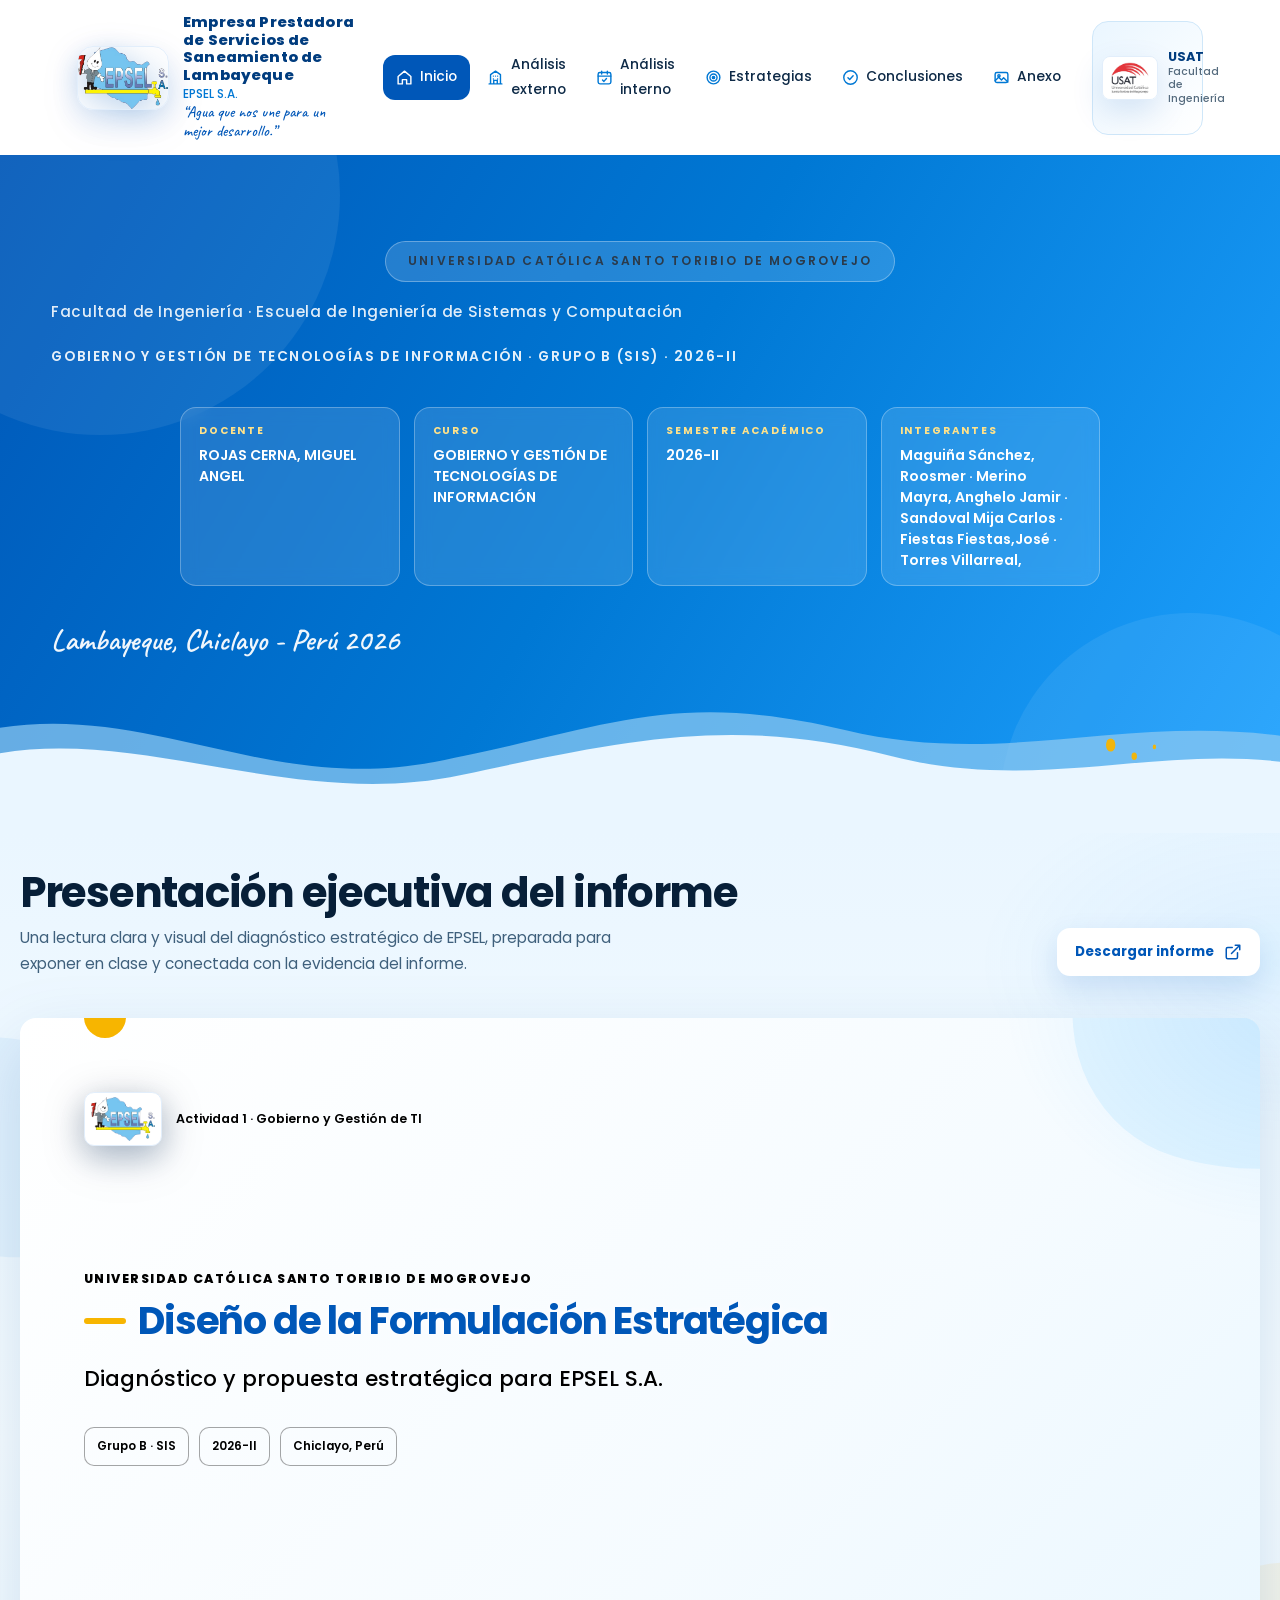
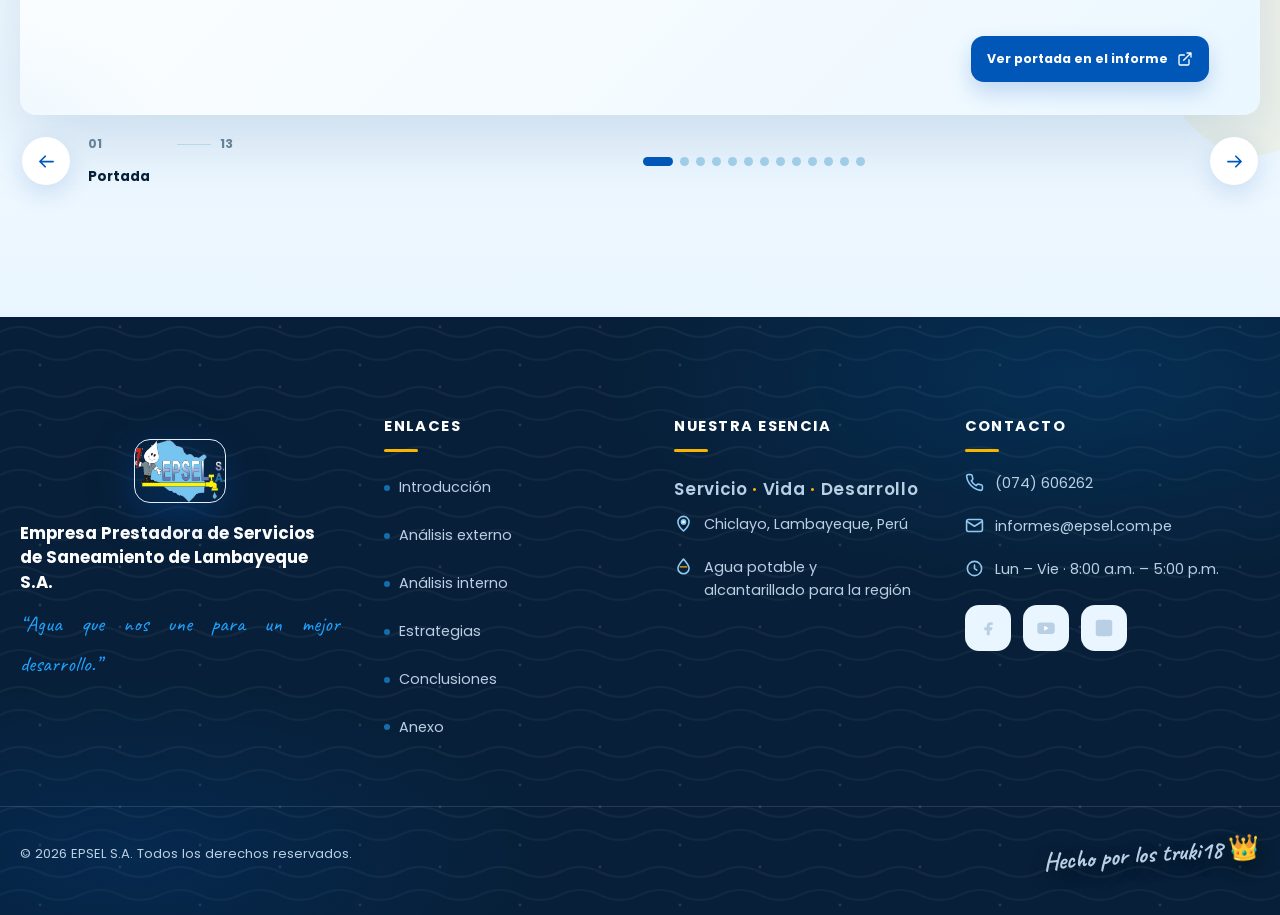
==== index2.html @ a2fdb8a0 "Primer commit - Landing Page EPSEL" ====
<!DOCTYPE html>
<html lang="es">
<head>
<meta charset="UTF-8">
<meta name="viewport" content="width=device-width, initial-scale=1.0">
<title>Informe de Actividad 1 — Diseño de la Formulación Estratégica</title>
<link rel="icon" href="img/Epsel_350_240%20.png">
<link rel="preconnect" href="https://fonts.googleapis.com">
<link rel="preconnect" href="https://fonts.gstatic.com" crossorigin>
<link href="https://fonts.googleapis.com/css2?family=Poppins:wght@300;400;500;600;700;800&family=Caveat:wght@600&display=swap" rel="stylesheet">
<link rel="stylesheet" href="style2.css">
</head>
<body>

<!-- ============ ICONOS Y LOGOS (SVG reutilizables) ============ -->
<svg width="0" height="0" style="position:absolute" aria-hidden="true">
  <defs>
    <symbol id="i-home" viewBox="0 0 24 24"><path d="M3 10.5 12 3l9 7.5V21h-6v-6h-6v6H3z"/></symbol>
    <symbol id="i-building" viewBox="0 0 24 24"><path d="M3 21h18M5 21V8l7-5 7 5v13M9.5 21v-5h5v5M9 10h.01M12 10h.01M15 10h.01M9 14h.01M15 14h.01"/></symbol>
    <symbol id="i-calendar" viewBox="0 0 24 24"><rect x="3" y="5" width="18" height="16" rx="2.5"/><path d="M3 10h18M8 3v4M16 3v4M9.2 15.5l2 2 3.6-4"/></symbol>
    <symbol id="i-images" viewBox="0 0 24 24"><rect x="3" y="5" width="18" height="14" rx="2.5"/><circle cx="8.4" cy="9.6" r="1.6"/><path d="M3 16.5l5-5 4 4 3-3 6 6"/></symbol>
    <symbol id="i-pin" viewBox="0 0 24 24"><path d="M12 21.5S5 15.4 5 10a7 7 0 1 1 14 0c0 5.4-7 11.5-7 11.5z"/><circle cx="12" cy="10" r="2.6" fill="#fff"/></symbol>
    <symbol id="i-phone" viewBox="0 0 24 24"><path d="M22 16.9v3a2 2 0 0 1-2.2 2 19.8 19.8 0 0 1-8.6-3.1 19.5 19.5 0 0 1-6-6A19.8 19.8 0 0 1 2.1 4.2 2 2 0 0 1 4.1 2h3a2 2 0 0 1 2 1.7c.1 1 .4 2 .7 2.9a2 2 0 0 1-.5 2.1L8 10a16 16 0 0 0 6 6l1.3-1.3a2 2 0 0 1 2.1-.5c.9.3 1.9.6 2.9.7a2 2 0 0 1 1.7 2z"/></symbol>
    <symbol id="i-arrow" viewBox="0 0 24 24"><path d="M4.5 12h15M13.5 6l6 6-6 6"/></symbol>
    <symbol id="i-check" viewBox="0 0 24 24"><circle cx="12" cy="12" r="9.5"/><path d="M8.4 12.2l2.5 2.6 4.8-5.2"/></symbol>
    <symbol id="i-target" viewBox="0 0 24 24"><circle cx="12" cy="12" r="9"/><circle cx="12" cy="12" r="5"/><circle cx="12" cy="12" r="1.6" fill="currentColor"/></symbol>
    <symbol id="i-eye" viewBox="0 0 24 24"><path d="M1.5 12S5.8 5 12 5s10.5 7 10.5 7-4.3 7-10.5 7S1.5 12 1.5 12z"/><circle cx="12" cy="12" r="3"/></symbol>
    <symbol id="i-infinity" viewBox="0 0 24 24"><path d="M12 12c-1.5-2.2-3.2-3.3-5.2-3.3a4.2 4.2 0 1 0 0 8.4c2 0 3.7-1.1 5.2-3.3m0 0c1.5 2.2 3.2 3.3 5.2 3.3a4.2 4.2 0 1 0 0-8.4c-2 0-3.7 1.1-5.2 3.3z"/></symbol>
    <symbol id="i-users" viewBox="0 0 24 24"><path d="M17 21v-2a4 4 0 0 0-4-4H5a4 4 0 0 0-4 4v2"/><circle cx="9" cy="7" r="4"/><path d="M23 21v-2a4 4 0 0 0-3-3.9M16 3.7a4 4 0 0 1 0 7.7"/></symbol>
    <symbol id="i-mail" viewBox="0 0 24 24"><rect x="2" y="4.5" width="20" height="15" rx="2.5"/><path d="m2.5 7 9.5 6 9.5-6"/></symbol>
    <symbol id="i-clock" viewBox="0 0 24 24"><circle cx="12" cy="12" r="9"/><path d="M12 7.5V12l3 2"/></symbol>
    <symbol id="i-ext" viewBox="0 0 24 24"><path d="M18 13v6a2 2 0 0 1-2 2H5a2 2 0 0 1-2-2V8a2 2 0 0 1 2-2h6M15 3h6v6M10 14 21 3"/></symbol>
    <symbol id="i-facebook" viewBox="0 0 24 24"><path d="M14.5 8.8h2.6V5.6h-2.6c-2.2 0-3.9 1.7-3.9 3.9v1.7H8v3.2h2.6v5.6h3.3v-5.6h2.4l.6-3.2h-3v-1.4c0-.5.3-.8.6-.8z"/></symbol>
    <symbol id="i-youtube" viewBox="0 0 24 24"><rect x="2.5" y="6" width="19" height="12.5" rx="3.5"/><path d="m10 9.5 5 2.8-5 2.8z" fill="#fff"/></symbol>
    <symbol id="i-linkedin" viewBox="0 0 24 24"><rect x="3" y="3" width="18" height="18" rx="3"/><path d="M8 10.5V17M8 7.2v.1M12 17v-3.6c0-1.3 1-2.4 2.4-2.4S17 12.1 17 13.4V17" stroke-width="1.6"/><circle cx="8" cy="7.2" r="0.2" fill="#fff"/></symbol>
    <symbol id="i-drop" viewBox="0 0 24 24"><path d="M12 2.5C15 6.5 19 10.3 19 14.2a7 7 0 1 1-14 0C5 10.3 9 6.5 12 2.5z"/><path d="M8 12.5h8" stroke="#F7B500" stroke-width="1.8" stroke-linecap="round"/></symbol>
    <symbol id="i-menu" viewBox="0 0 24 24"><path d="M3.5 6.5h17M3.5 12h17M3.5 17.5h17"/></symbol>
    <symbol id="i-x" viewBox="0 0 24 24"><path d="M5.5 5.5l13 13M18.5 5.5l-13 13"/></symbol>
    <symbol id="i-coins" viewBox="0 0 24 24"><ellipse cx="8" cy="7" rx="5" ry="2.5"/><path d="M3 7v4c0 1.4 2.2 2.5 5 2.5s5-1.1 5-2.5V7M3 11v4c0 1.4 2.2 2.5 5 2.5 1.1 0 2.1-.2 3-.5"/><ellipse cx="16" cy="15" rx="5" ry="2.5"/><path d="M11 15v4c0 1.4 2.2 2.5 5 2.5s5-1.1 5-2.5v-4"/></symbol>
    <symbol id="i-chip" viewBox="0 0 24 24"><rect x="6" y="6" width="12" height="12" rx="2"/><path d="M9 1.5V6M15 1.5V6M9 18v4.5M15 18v4.5M1.5 9H6M1.5 15H6M18 9h4.5M18 15h4.5M9.5 9.5h5v5h-5z"/></symbol>
    <symbol id="i-leaf" viewBox="0 0 24 24"><path d="M20.5 3.5C12 3.5 5 6.5 5 13a5.5 5.5 0 0 0 5.5 5.5c6.5 0 9.5-7 10-15zM4 21c2.8-5 6.7-8.4 12-11"/></symbol>
    <symbol id="i-scale" viewBox="0 0 24 24"><path d="M12 3v18M5 6h14M8 6 4 13h8L8 6zm8 0-4 7h8l-4-7zM7 21h10"/></symbol>
    <symbol id="i-factory" viewBox="0 0 24 24"><path d="M3 21V10l6 3V8l6 3V4h4l2 17H3zM7 17h2M12 17h2M17 17h2"/></symbol>
    <symbol id="i-pipe" viewBox="0 0 24 24"><path d="M4 5h7v5h4V5h5M4 3v4M20 3v4M9 10v5a4 4 0 0 0 4 4h3"/><circle cx="18" cy="19" r="2"/></symbol>
    <symbol id="i-headset" viewBox="0 0 24 24"><path d="M4 14v-2a8 8 0 0 1 16 0v2M4 14h3v6H5a1 1 0 0 1-1-1v-5zm16 0h-3v6h2a1 1 0 0 0 1-1v-5zM17 20c-1 1.2-2.7 1.8-5 1.8"/></symbol>
    <symbol id="i-shield" viewBox="0 0 24 24"><path d="M12 2.5 20 6v5.5c0 5-3.4 8.5-8 10-4.6-1.5-8-5-8-10V6l8-3.5zM8.5 12l2.2 2.2 4.8-5"/></symbol>
    <symbol id="i-chart" viewBox="0 0 24 24"><path d="M4 20V10M10 20V5M16 20v-7M22 20H2"/></symbol>
    <symbol id="i-mobile" viewBox="0 0 24 24"><rect x="7" y="2" width="10" height="20" rx="2"/><path d="M10 5h4M11 19h2"/></symbol>
    <symbol id="i-storm" viewBox="0 0 24 24"><path d="M6 16a4 4 0 0 1 .7-7.9A6 6 0 0 1 18 10a3 3 0 0 1 0 6H6zM10 17l-2 4M15 17l-2 4"/></symbol>
    <symbol id="i-database" viewBox="0 0 24 24"><ellipse cx="12" cy="5" rx="8" ry="3"/><path d="M4 5v7c0 1.7 3.6 3 8 3s8-1.3 8-3V5M4 12v7c0 1.7 3.6 3 8 3s8-1.3 8-3v-7"/></symbol>
    <symbol id="i-compass" viewBox="0 0 24 24"><circle cx="12" cy="12" r="9"/><path d="m15.5 8.5-2.1 4.9-4.9 2.1 2.1-4.9 4.9-2.1z"/></symbol>
    <symbol id="i-growth" viewBox="0 0 24 24"><path d="M4 19V5M4 19h16M7 15l4-4 3 2 6-7M16 6h4v4"/></symbol>
    <symbol id="i-book" viewBox="0 0 24 24"><path d="M4 4.5h6a3 3 0 0 1 3 3V21a3 3 0 0 0-3-3H4V4.5zm16 0h-4a3 3 0 0 0-3 3V21a3 3 0 0 1 3-3h4V4.5z"/></symbol>
  </defs>
</svg>

<!-- ============================ HEADER ============================ -->
<header class="site-header" id="siteHeader">
  <div class="container header-inner">
    <a href="#inicio" class="brand">
      <img class="logo" src="img/Epsel_350_240%20.png" alt="EPSEL S.A. — Empresa Prestadora de Servicios de Saneamiento de Lambayeque">
      <span class="brand-txt">
        <strong>Empresa Prestadora de Servicios de Saneamiento de Lambayeque</strong>
        <span>EPSEL S.A.</span>
        <em>“Agua que nos une para un mejor desarrollo.”</em>
      </span>
    </a>

    <div class="header-right">
      <nav class="main-nav" id="mainNav" aria-label="Menú principal">
        <a href="#inicio" class="active"><svg class="ic"><use href="#i-home"/></svg> Inicio</a>
        <a href="#externo"><svg class="ic"><use href="#i-building"/></svg> Análisis externo</a>
        <a href="#interno"><svg class="ic"><use href="#i-calendar"/></svg> Análisis interno</a>
        <a href="#estrategias"><svg class="ic"><use href="#i-target"/></svg> Estrategias</a>
        <a href="#conclusiones"><svg class="ic"><use href="#i-check"/></svg> Conclusiones</a>
        <a href="#anexo"><svg class="ic"><use href="#i-images"/></svg> Anexo</a>
      </nav>

      <div class="header-tools">
        <div class="usat">
          <img class="logo" src="img/logousat.jpg" alt="USAT — Facultad de Ingeniería">
          <span><b>USAT</b><span>Facultad de Ingeniería</span></span>
        </div>
        <button class="nav-toggle" id="navToggle" aria-label="Abrir menú" aria-expanded="false">
          <svg class="ic i-menu"><use href="#i-menu"/></svg>
          <svg class="ic i-x"><use href="#i-x"/></svg>
        </button>
      </div>
    </div>
  </div>
</header>

<main class="page">
<section class="hero" id="inicio">
  <div class="container hero-inner">
    <p class="hero-univ">Universidad Católica Santo Toribio de Mogrovejo</p>
    <p class="hero-fac">Facultad de Ingeniería · Escuela de Ingeniería de Sistemas y Computación</p>
    <h1>Informe de Actividad 1 — Diseño de la Formulación Estratégica</h1>
    <p class="hero-sub">Gobierno y Gestión de Tecnologías de Información · Grupo B (SIS) · 2026-II</p>
    <div class="hero-grid">
      <div class="hero-card"><span class="lbl">Docente</span><span class="val">ROJAS CERNA, MIGUEL ANGEL</span></div>
      <div class="hero-card"><span class="lbl">Curso</span><span class="val">GOBIERNO Y GESTIÓN DE TECNOLOGÍAS DE INFORMACIÓN</span></div>
      <div class="hero-card"><span class="lbl">Semestre académico</span><span class="val">2026-II</span></div>
      <div class="hero-card"><span class="lbl">Integrantes</span><span class="val">Maguiña Sánchez, Roosmer · Merino Mayra, Anghelo Jamir · Sandoval Mija Carlos · Fiestas Fiestas,José · Torres Villarreal,</span></div>
    </div>
    <p class="hero-lugar">Lambayeque, Chiclayo - Perú 2026</p>
  </div>
  <div class="hero-waves" aria-hidden="true">
    <svg viewBox="0 0 1920 160" preserveAspectRatio="none">
      <path class="liquid-depth" d="M-40 52 C 210 8 390 118 650 82 C 910 46 1000 4 1260 48 C 1510 91 1690 24 1960 60 L1960 160 L-40 160 Z"/>
      <path class="liquid-main" d="M-40 80 C 190 34 430 136 690 96 C 950 56 1100 34 1330 76 C 1560 118 1745 56 1960 88 L1960 160 L-40 160 Z"/>
      <g class="liquid-drops">
        <circle cx="1655" cy="64" r="7"/><circle cx="1690" cy="76" r="4"/><circle cx="1720" cy="66" r="2.5"/>
      </g>
    </svg>
  </div>
</section>
<section class="deck-section" aria-labelledby="deckTitle">
  <div class="deck-heading">
    <div>
      <h2 id="deckTitle">Presentación ejecutiva del informe</h2>
      <p>Una lectura clara y visual del diagnóstico estratégico de EPSEL, preparada para exponer en clase y conectada con la evidencia del informe.</p>
    </div>
    <div class="deck-heading-actions">
      <a class="deck-download" href="docs/Informe_Actividad_1_Formulacion_Estrategica.docx" download>
        Descargar informe
        <svg class="ic"><use href="#i-ext"/></svg>
      </a>
    </div>
  </div>

  <div class="deck" id="reportDeck" aria-roledescription="carrusel" aria-label="Presentación del informe de Actividad 1">
    <div class="deck-stage">
      <article class="deck-slide is-active deck-cover" data-title="Portada" aria-label="Diapositiva 1 de 13">
        <div class="slide-brand"><img src="img/Epsel_350_240%20.png" alt="EPSEL S.A."><span>Actividad 1 · Gobierno y Gestión de TI</span></div>
        <div class="slide-cover-content">
          <p class="slide-course">Universidad Católica Santo Toribio de Mogrovejo</p>
          <h3>Diseño de la Formulación Estratégica</h3>
          <p>Diagnóstico y propuesta estratégica para EPSEL S.A.</p>
          <div class="slide-meta"><span>Grupo B · SIS</span><span>2026-II</span><span>Chiclayo, Perú</span></div>
        </div>
        <a class="slide-source" href="docs/Informe_Actividad_1_Formulacion_Estrategica.pdf#page=1" target="_blank" rel="noopener">Ver portada en el informe <svg class="ic"><use href="#i-ext"/></svg></a>
      </article>

      <article class="deck-slide" data-title="Introducción" id="intro" aria-label="Diapositiva 2 de 13">
        <div class="slide-number">01</div><p class="slide-kicker">Punto de partida</p>
        <h3>Una estrategia para sostener un servicio esencial</h3>
        <div class="slide-grid slide-grid--two">
          <div><p class="slide-lead">EPSEL atiende agua potable y saneamiento en Lambayeque dentro de un entorno regulado, vulnerable al clima y con presión creciente por calidad y cobertura.</p><p>El estudio conecta PESTEL, Porter, VRIO, FODA, EFI/EFE, PEYEA y BCG para convertir el diagnóstico en objetivos y acciones verificables.</p><p class="slide-note">Pregunta guía: ¿cómo fortalecer la continuidad, eficiencia y confianza ciudadana sin perder sostenibilidad financiera?</p></div>
          <dl class="fact-list"><div><svg class="slide-icon"><use href="#i-pin"/></svg><dt>Ámbito</dt><dd>Chiclayo, Lambayeque y Ferreñafe</dd><a class="card-hit" href="docs/Informe_Actividad_1_Formulacion_Estrategica.pdf#page=2" target="_blank" rel="noopener" aria-label="Abrir ámbito de EPSEL en la página 2"></a></div><div><svg class="slide-icon"><use href="#i-scale"/></svg><dt>Regulador</dt><dd>SUNASS</dd><a class="card-hit" href="docs/Informe_Actividad_1_Formulacion_Estrategica.pdf#page=3" target="_blank" rel="noopener" aria-label="Abrir contexto regulatorio en la página 3"></a></div><div><svg class="slide-icon"><use href="#i-target"/></svg><dt>Marco</dt><dd>PEI 2024–2028</dd><a class="card-hit" href="docs/Informe_Actividad_1_Formulacion_Estrategica.pdf#page=3" target="_blank" rel="noopener" aria-label="Abrir marco estratégico en la página 3"></a></div><div><svg class="slide-icon"><use href="#i-shield"/></svg><dt>Situación</dt><dd>Régimen de Apoyo Transitorio</dd><a class="card-hit" href="docs/Informe_Actividad_1_Formulacion_Estrategica.pdf#page=3" target="_blank" rel="noopener" aria-label="Abrir situación institucional en la página 3"></a></div></dl>
        </div>
        <a class="slide-source" href="docs/Informe_Actividad_1_Formulacion_Estrategica.pdf#page=2" target="_blank" rel="noopener">Ir a la introducción · pág. 2 <svg class="ic"><use href="#i-ext"/></svg></a>
      </article>

      <article class="deck-slide" data-title="PESTEL" id="externo" aria-label="Diapositiva 3 de 13">
        <div class="slide-number">02</div><p class="slide-kicker">Análisis externo</p>
        <h3>PESTEL: seis fuerzas que condicionan la gestión</h3>
        <div class="pestel-grid"><div><svg class="slide-icon"><use href="#i-building"/></svg><b>Político</b><span>Acceso universal, inversión pública y coordinación con OTASS.</span><ul><li>Políticas públicas orientadas al acceso universal al saneamiento.</li><li>Intervención y apoyo del Gobierno Nacional.</li></ul><small>Oportunidad: priorización estatal del saneamiento.</small><a class="card-hit" href="docs/Informe_Actividad_1_Formulacion_Estrategica.pdf#page=4" target="_blank" rel="noopener" aria-label="Abrir factor político del PESTEL en la página 4"></a></div><div><svg class="slide-icon"><use href="#i-coins"/></svg><b>Económico</b><span>Financiamiento, inflación, tarifas reguladas y costo energético.</span><ul><li>Financiamiento público para proyectos de saneamiento.</li><li>Inflación y variación de precios de insumos.</li><li>Variación del costo de la energía eléctrica.</li><li>Disponibilidad y costo del financiamiento para inversiones.</li></ul><small>Riesgo: presión sobre operación e inversiones.</small><a class="card-hit" href="docs/Informe_Actividad_1_Formulacion_Estrategica.pdf#page=5" target="_blank" rel="noopener" aria-label="Abrir factor económico del PESTEL en la página 5"></a></div><div><svg class="slide-icon"><use href="#i-users"/></svg><b>Social</b><span>Crecimiento urbano, brechas de cobertura y mayor exigencia.</span><ul><li>Crecimiento poblacional y expansión urbana.</li><li>Brechas de acceso a agua potable y saneamiento.</li><li>Mayor exigencia de los usuarios sobre la calidad del servicio.</li><li>Cultura de uso responsable del agua.</li></ul><small>Demanda: continuidad, calidad y atención ágil.</small><a class="card-hit" href="docs/Informe_Actividad_1_Formulacion_Estrategica.pdf#page=6" target="_blank" rel="noopener" aria-label="Abrir factor social del PESTEL en la página 6"></a></div><div><svg class="slide-icon"><use href="#i-chip"/></svg><b>Tecnológico</b><span>Telemetría, micromedición y canales digitales.</span><ul><li>Medidores ultrasónicos para la medición del consumo.</li><li>Telemetría y registradores de presión (Data Logger).</li><li>Macro medidores electromagnéticos.</li><li>Plataformas móviles para servicios al usuario.</li></ul><small>Palancas: Gotitas, sensores y datos operativos.</small><a class="card-hit" href="docs/Informe_Actividad_1_Formulacion_Estrategica.pdf#page=7" target="_blank" rel="noopener" aria-label="Abrir factor tecnológico del PESTEL en la página 7"></a></div><div><svg class="slide-icon"><use href="#i-leaf"/></svg><b>Ecológico</b><span>El Niño, sequía y calidad de las fuentes hídricas.</span><ul><li>Fenómeno El Niño y lluvias intensas.</li><li>Variabilidad climática y disponibilidad del recurso hídrico.</li><li>Contaminación de las fuentes de agua.</li></ul><small>Amenaza: eventos extremos y contaminación.</small><a class="card-hit" href="docs/Informe_Actividad_1_Formulacion_Estrategica.pdf#page=8" target="_blank" rel="noopener" aria-label="Abrir factor ecológico del PESTEL en la página 8"></a></div><div><svg class="slide-icon"><use href="#i-scale"/></svg><b>Legal</b><span>SUNASS, servicio universal y sistemas de calidad.</span><ul><li>Ley del Servicio Universal de Agua Potable y Saneamiento.</li><li>Regulación y fiscalización de SUNASS.</li><li>Implementación obligatoria de sistemas de gestión de calidad.</li></ul><small>Exigencia: cumplimiento y mejora continua.</small><a class="card-hit" href="docs/Informe_Actividad_1_Formulacion_Estrategica.pdf#page=9" target="_blank" rel="noopener" aria-label="Abrir factor legal del PESTEL en la página 9"></a></div></div>
        <a class="slide-source" href="docs/Informe_Actividad_1_Formulacion_Estrategica.pdf#page=4" target="_blank" rel="noopener">Abrir análisis PESTEL · pág. 4 <svg class="ic"><use href="#i-ext"/></svg></a>
      </article>

      <article class="deck-slide" data-title="Industria y EFE" aria-label="Diapositiva 4 de 13">
        <div class="slide-number">03</div><p class="slide-kicker">Entorno competitivo</p>
        <h3>La regulación pesa más que la rivalidad tradicional</h3>
        <div class="slide-grid slide-grid--two">
          <div class="force-stack"><div><svg class="slide-icon"><use href="#i-factory"/></svg><span>Alta</span><b>Proveedores especializados y energía</b><a class="card-hit" href="docs/Informe_Actividad_1_Formulacion_Estrategica.pdf#page=11" target="_blank" rel="noopener" aria-label="Abrir poder de proveedores en la página 11"></a></div><div><svg class="slide-icon"><use href="#i-users"/></svg><span>Alta</span><b>Poder regulatorio y exigencia del usuario</b><a class="card-hit" href="docs/Informe_Actividad_1_Formulacion_Estrategica.pdf#page=11" target="_blank" rel="noopener" aria-label="Abrir poder de los usuarios en la página 11"></a></div><div><svg class="slide-icon"><use href="#i-drop"/></svg><span>Media</span><b>Sustitutos: pozos, cisternas y soluciones privadas</b><a class="card-hit" href="docs/Informe_Actividad_1_Formulacion_Estrategica.pdf#page=11" target="_blank" rel="noopener" aria-label="Abrir amenaza de sustitutos en la página 11"></a></div><div><svg class="slide-icon"><use href="#i-building"/></svg><span>Baja</span><b>Nuevos entrantes y rivalidad directa</b><a class="card-hit" href="docs/Informe_Actividad_1_Formulacion_Estrategica.pdf#page=11" target="_blank" rel="noopener" aria-label="Abrir nuevos entrantes y rivalidad en la página 11"></a></div></div>
          <div class="score-panel"><svg class="slide-icon"><use href="#i-chart"/></svg><strong>2.15</strong><span>Puntaje ponderado EFE</span><p>La respuesta se ubica por debajo del promedio esperado: existen oportunidades de financiamiento y tecnología, pero la capacidad de aprovechamiento aún es limitada.</p><a class="card-hit" href="docs/Informe_Actividad_1_Formulacion_Estrategica.pdf#page=12" target="_blank" rel="noopener" aria-label="Abrir matriz EFE en la página 12"></a></div>
        </div>
        <a class="slide-source" href="docs/Informe_Actividad_1_Formulacion_Estrategica.pdf#page=11" target="_blank" rel="noopener">Ver Porter y matriz EFE · pág. 11 <svg class="ic"><use href="#i-ext"/></svg></a>
      </article>

      <article class="deck-slide" data-title="Cadena de valor" id="interno" aria-label="Diapositiva 5 de 13">
        <div class="slide-number">04</div><p class="slide-kicker">Análisis interno</p>
        <h3>La cadena de valor conecta la fuente con la experiencia del usuario</h3>
        <ol class="value-flow"><li><svg class="slide-icon"><use href="#i-drop"/></svg><b>Captación</b><span>Raca Rumi, Tinajones, conducción y fuentes subterráneas.</span><a class="card-hit" href="docs/Informe_Actividad_1_Formulacion_Estrategica.pdf#page=13" target="_blank" rel="noopener" aria-label="Abrir captación en la página 13"></a></li><li><svg class="slide-icon"><use href="#i-factory"/></svg><b>Producción</b><span>Dos plantas, tratamiento, reservorios y control de calidad.</span><a class="card-hit" href="docs/Informe_Actividad_1_Formulacion_Estrategica.pdf#page=14" target="_blank" rel="noopener" aria-label="Abrir producción en la página 14"></a></li><li><svg class="slide-icon"><use href="#i-pipe"/></svg><b>Distribución</b><span>Cuatro zonas operativas para 28 localidades atendidas.</span><a class="card-hit" href="docs/Informe_Actividad_1_Formulacion_Estrategica.pdf#page=15" target="_blank" rel="noopener" aria-label="Abrir distribución en la página 15"></a></li><li><svg class="slide-icon"><use href="#i-leaf"/></svg><b>Saneamiento</b><span>Recolección, conducción y lagunas de estabilización.</span><a class="card-hit" href="docs/Informe_Actividad_1_Formulacion_Estrategica.pdf#page=16" target="_blank" rel="noopener" aria-label="Abrir saneamiento en la página 16"></a></li><li><svg class="slide-icon"><use href="#i-headset"/></svg><b>Servicio</b><span>Facturación, cobranza, atención y gestión de reclamos.</span><a class="card-hit" href="docs/Informe_Actividad_1_Formulacion_Estrategica.pdf#page=17" target="_blank" rel="noopener" aria-label="Abrir gestión comercial en la página 17"></a></li></ol>
        <div class="support-strip"><b>Actividades de soporte</b><span>Tecnología y datos<a class="card-hit" href="docs/Informe_Actividad_1_Formulacion_Estrategica.pdf#page=22" target="_blank" rel="noopener" aria-label="Abrir soporte de tecnología en la página 22"></a></span><span>Talento humano<a class="card-hit" href="docs/Informe_Actividad_1_Formulacion_Estrategica.pdf#page=21" target="_blank" rel="noopener" aria-label="Abrir talento humano en la página 21"></a></span><span>Finanzas y compras<a class="card-hit" href="docs/Informe_Actividad_1_Formulacion_Estrategica.pdf#page=25" target="_blank" rel="noopener" aria-label="Abrir finanzas y compras en la página 25"></a></span><span>Control e integridad<a class="card-hit" href="docs/Informe_Actividad_1_Formulacion_Estrategica.pdf#page=20" target="_blank" rel="noopener" aria-label="Abrir control e integridad en la página 20"></a></span></div>
        <a class="slide-source" href="docs/Informe_Actividad_1_Formulacion_Estrategica.pdf#page=13" target="_blank" rel="noopener">Abrir cadena de valor · pág. 13 <svg class="ic"><use href="#i-ext"/></svg></a>
      </article>

      <article class="deck-slide" data-title="Capacidades internas" aria-label="Diapositiva 6 de 13">
        <div class="slide-number">05</div><p class="slide-kicker">VRIO · FODA · EFI</p>
        <h3>Infraestructura sólida, desempeño operativo todavía frágil</h3>
        <div class="quadrant-grid"><div class="q-strength"><svg class="slide-icon"><use href="#i-shield"/></svg><b>Fortalezas</b><span>Infraestructura de captación, cobertura regional, experiencia y activos históricos.</span><a class="card-hit" href="docs/Informe_Actividad_1_Formulacion_Estrategica.pdf#page=27" target="_blank" rel="noopener" aria-label="Abrir fortalezas internas en la página 27"></a></div><div class="q-opportunity"><svg class="slide-icon"><use href="#i-chip"/></svg><b>Capacidades</b><span>Telemetría, plataforma Gotitas, sistemas de información y alianzas sectoriales.</span><a class="card-hit" href="docs/Informe_Actividad_1_Formulacion_Estrategica.pdf#page=26" target="_blank" rel="noopener" aria-label="Abrir modelo VRIO en la página 26"></a></div><div class="q-weakness"><svg class="slide-icon"><use href="#i-headset"/></svg><b>Debilidades</b><span>Atención restringida, trámites complejos, baja medición y pérdidas elevadas.</span><a class="card-hit" href="docs/Informe_Actividad_1_Formulacion_Estrategica.pdf#page=28" target="_blank" rel="noopener" aria-label="Abrir debilidades internas en la página 28"></a></div><div class="q-risk"><svg class="slide-icon"><use href="#i-storm"/></svg><b>Riesgos</b><span>Morosidad, sobrecostos, presión climática y permanencia en el RAT.</span><a class="card-hit" href="docs/Informe_Actividad_1_Formulacion_Estrategica.pdf#page=28" target="_blank" rel="noopener" aria-label="Abrir riesgos internos en la página 28"></a></div></div>
        <div class="metric-strip"><div><svg class="slide-icon"><use href="#i-chart"/></svg><strong>2.82</strong><span>Puntaje EFI</span><a class="card-hit" href="docs/Informe_Actividad_1_Formulacion_Estrategica.pdf#page=28" target="_blank" rel="noopener" aria-label="Abrir matriz EFI en la página 28"></a></div><div><svg class="slide-icon"><use href="#i-drop"/></svg><strong>51.10%</strong><span>Agua no facturada</span><a class="card-hit" href="docs/Informe_Actividad_1_Formulacion_Estrategica.pdf#page=17" target="_blank" rel="noopener" aria-label="Abrir indicador de agua no facturada en la página 17"></a></div><div><svg class="slide-icon"><use href="#i-target"/></svg><strong>36.16%</strong><span>Micromedición</span><a class="card-hit" href="docs/Informe_Actividad_1_Formulacion_Estrategica.pdf#page=17" target="_blank" rel="noopener" aria-label="Abrir indicador de micromedición en la página 17"></a></div></div>
        <a class="slide-source" href="docs/Informe_Actividad_1_Formulacion_Estrategica.pdf#page=26" target="_blank" rel="noopener">Revisar diagnóstico interno · pág. 26 <svg class="ic"><use href="#i-ext"/></svg></a>
      </article>

      <article class="deck-slide" data-title="Definición estratégica" id="estrategica" aria-label="Diapositiva 7 de 13">
        <div class="slide-number">06</div><p class="slide-kicker">Direccionamiento</p>
        <h3>Misión y visión claras, con una brecha digital por cerrar</h3>
        <div class="statement-grid"><div><svg class="slide-icon"><use href="#i-compass"/></svg><span>Misión</span><p>Brindar agua potable y saneamiento con eficiencia, calidad, sostenibilidad y equidad.</p><a class="card-hit" href="docs/Informe_Actividad_1_Formulacion_Estrategica.pdf#page=30" target="_blank" rel="noopener" aria-label="Abrir análisis de la misión en la página 30"></a></div><div><svg class="slide-icon"><use href="#i-eye"/></svg><span>Visión</span><p>Ser reconocida por un servicio eficiente y responsable con la sociedad y el ambiente.</p><a class="card-hit" href="docs/Informe_Actividad_1_Formulacion_Estrategica.pdf#page=32" target="_blank" rel="noopener" aria-label="Abrir análisis de la visión en la página 32"></a></div></div>
        <p class="slide-insight"><b>Hallazgo central:</b> el marco estratégico comunica el propósito institucional, pero necesita incorporar explícitamente transformación digital, desarrollo del talento y una meta temporal.</p>
        <div class="value-line"><b>Valores que sostienen la propuesta</b><span>Servicio<a class="card-hit" href="docs/Informe_Actividad_1_Formulacion_Estrategica.pdf#page=33" target="_blank" rel="noopener" aria-label="Abrir valores institucionales en la página 33"></a></span><span>Honestidad<a class="card-hit" href="docs/Informe_Actividad_1_Formulacion_Estrategica.pdf#page=33" target="_blank" rel="noopener" aria-label="Abrir honestidad institucional en la página 33"></a></span><span>Responsabilidad ambiental<a class="card-hit" href="docs/Informe_Actividad_1_Formulacion_Estrategica.pdf#page=33" target="_blank" rel="noopener" aria-label="Abrir responsabilidad ambiental en la página 33"></a></span></div>
        <a class="slide-source" href="docs/Informe_Actividad_1_Formulacion_Estrategica.pdf#page=30" target="_blank" rel="noopener">Ver definición estratégica · pág. 30 <svg class="ic"><use href="#i-ext"/></svg></a>
      </article>

      <article class="deck-slide" data-title="Objetivos estratégicos" id="objetivos" aria-label="Diapositiva 8 de 13">
        <div class="slide-number">07</div><p class="slide-kicker">Horizonte 2024–2028</p>
        <h3>Cuatro objetivos convierten la estrategia en resultados medibles</h3>
        <div class="objective-list"><div><svg class="slide-icon"><use href="#i-drop"/></svg><b>01</b><span>Acceso y calidad del saneamiento.<small>Continuidad, presión, cobertura y satisfacción del usuario hacia 2028.</small></span><a class="card-hit" href="docs/Informe_Actividad_1_Formulacion_Estrategica.pdf#page=35" target="_blank" rel="noopener" aria-label="Abrir objetivo estratégico 1 en la página 35"></a></div><div><svg class="slide-icon"><use href="#i-coins"/></svg><b>02</b><span>Gestión financiera y económica.<small>Ingresos, costos, cobranza, rentabilidad e inversión priorizada.</small></span><a class="card-hit" href="docs/Informe_Actividad_1_Formulacion_Estrategica.pdf#page=37" target="_blank" rel="noopener" aria-label="Abrir objetivo estratégico 2 en la página 37"></a></div><div><svg class="slide-icon"><use href="#i-database"/></svg><b>03</b><span>Fortalecimiento institucional.<small>Talento, gobierno digital, procesos y gestión documental.</small></span><a class="card-hit" href="docs/Informe_Actividad_1_Formulacion_Estrategica.pdf#page=39" target="_blank" rel="noopener" aria-label="Abrir objetivo estratégico 3 en la página 39"></a></div><div><svg class="slide-icon"><use href="#i-storm"/></svg><b>04</b><span>Gestión del riesgo de desastres.<small>Fondo de reserva, planes, prevención y continuidad operativa.</small></span><a class="card-hit" href="docs/Informe_Actividad_1_Formulacion_Estrategica.pdf#page=41" target="_blank" rel="noopener" aria-label="Abrir objetivo estratégico 4 en la página 41"></a></div></div>
        <a class="slide-source" href="docs/Informe_Actividad_1_Formulacion_Estrategica.pdf#page=35" target="_blank" rel="noopener">Abrir análisis SMART · pág. 35 <svg class="ic"><use href="#i-ext"/></svg></a>
      </article>

      <article class="deck-slide" data-title="FODA cruzada" id="estrategias" aria-label="Diapositiva 9 de 13">
        <div class="slide-number">08</div><p class="slide-kicker">Formulación de estrategias</p>
        <h3>La matriz TOWS traduce el diagnóstico en cuatro rutas de acción</h3>
        <div class="strategy-grid"><div><svg class="slide-icon"><use href="#i-growth"/></svg><b>FO · Crecer</b><span>Escalar telemetría, micromedición e infraestructura mediante alianzas y financiamiento sectorial.</span><a class="card-hit" href="docs/Informe_Actividad_1_Formulacion_Estrategica.pdf#page=44" target="_blank" rel="noopener" aria-label="Abrir estrategias FO en la página 44"></a></div><div><svg class="slide-icon"><use href="#i-mobile"/></svg><b>DO · Transformar</b><span>Integrar Gotitas, SICDESA y trámites digitales para reducir tiempos de atención.</span><a class="card-hit" href="docs/Informe_Actividad_1_Formulacion_Estrategica.pdf#page=45" target="_blank" rel="noopener" aria-label="Abrir estrategias DO en la página 45"></a></div><div><svg class="slide-icon"><use href="#i-shield"/></svg><b>FA · Proteger</b><span>Usar experiencia e infraestructura para asegurar continuidad frente a eventos climáticos.</span><a class="card-hit" href="docs/Informe_Actividad_1_Formulacion_Estrategica.pdf#page=44" target="_blank" rel="noopener" aria-label="Abrir estrategias FA en la página 44"></a></div><div><svg class="slide-icon"><use href="#i-target"/></svg><b>DA · Corregir</b><span>Atacar pérdidas, morosidad y vulnerabilidad con control operativo y datos confiables.</span><a class="card-hit" href="docs/Informe_Actividad_1_Formulacion_Estrategica.pdf#page=45" target="_blank" rel="noopener" aria-label="Abrir estrategias DA en la página 45"></a></div></div>
        <a class="slide-source" href="docs/Informe_Actividad_1_Formulacion_Estrategica.pdf#page=44" target="_blank" rel="noopener">Ver matriz FODA cruzada · pág. 44 <svg class="ic"><use href="#i-ext"/></svg></a>
      </article>

      <article class="deck-slide" data-title="Matriz PEYEA" aria-label="Diapositiva 10 de 13">
        <div class="slide-number">09</div><p class="slide-kicker">Posición estratégica</p>
        <h3>EPSEL se ubica en el cuadrante competitivo</h3>
        <div class="position-layout"><div class="position-axis"><span>Conservador</span><span>Agresivo</span><span>Defensivo</span><strong>Competitivo</strong><i aria-hidden="true"></i><a class="card-hit" href="docs/Informe_Actividad_1_Formulacion_Estrategica.pdf#page=52" target="_blank" rel="noopener" aria-label="Abrir resultado de la matriz PEYEA en la página 52"></a></div><div class="position-summary"><svg class="slide-icon"><use href="#i-compass"/></svg><p>La exclusividad territorial y el respaldo institucional sostienen la posición, mientras las pérdidas de agua, la continuidad y la cobranza limitan el desempeño.</p><div class="coordinate"><span>X</span><b>−1.16</b><span>Y</span><b>−2.00</b></div><ul class="mini-points"><li>Conservar capacidades críticas.</li><li>Invertir selectivamente en eficiencia.</li><li>Priorizar recuperación comercial.</li></ul><a class="card-hit" href="docs/Informe_Actividad_1_Formulacion_Estrategica.pdf#page=52" target="_blank" rel="noopener" aria-label="Abrir interpretación de la matriz PEYEA en la página 52"></a></div></div>
        <a class="slide-source" href="docs/Informe_Actividad_1_Formulacion_Estrategica.pdf#page=46" target="_blank" rel="noopener">Abrir matriz PEYEA · pág. 46 <svg class="ic"><use href="#i-ext"/></svg></a>
      </article>

      <article class="deck-slide" data-title="Matriz BCG" aria-label="Diapositiva 11 de 13">
        <div class="slide-number">10</div><p class="slide-kicker">Evolución del portafolio</p>
        <h3>De interrogante a estrella y vaca: una lectura histórica del servicio</h3>
        <div class="bcg-grid"><div class="bcg-star"><svg class="slide-icon"><use href="#i-growth"/></svg><b>Estrella</b><span>1996–2016 · expansión, consolidación territorial e inversión.</span><a class="card-hit" href="docs/Informe_Actividad_1_Formulacion_Estrategica.pdf#page=53" target="_blank" rel="noopener" aria-label="Abrir etapa estrella en la página 53"></a></div><div class="bcg-question"><svg class="slide-icon"><use href="#i-compass"/></svg><b>Interrogante</b><span>2017–2026 · RAT, reorganización y recuperación del servicio.</span><a class="card-hit" href="docs/Informe_Actividad_1_Formulacion_Estrategica.pdf#page=53" target="_blank" rel="noopener" aria-label="Abrir etapa interrogante en la página 53"></a></div><div class="bcg-cow"><svg class="slide-icon"><use href="#i-coins"/></svg><b>Vaca</b><span>2016–2019 · estabilidad relativa y ampliación de conexiones.</span><a class="card-hit" href="docs/Informe_Actividad_1_Formulacion_Estrategica.pdf#page=54" target="_blank" rel="noopener" aria-label="Abrir etapa vaca en la página 54"></a></div><div class="bcg-dog"><svg class="slide-icon"><use href="#i-target"/></svg><b>Reto futuro</b><span>Evitar deterioro operativo y recuperar confianza ciudadana.</span><a class="card-hit" href="docs/Informe_Actividad_1_Formulacion_Estrategica.pdf#page=56" target="_blank" rel="noopener" aria-label="Abrir retos futuros en la página 56"></a></div></div>
        <p class="slide-note">La matriz se usa como lectura evolutiva del servicio; no como portafolio comercial tradicional.</p>
        <a class="slide-source" href="docs/Informe_Actividad_1_Formulacion_Estrategica.pdf#page=53" target="_blank" rel="noopener">Ver análisis BCG · pág. 53 <svg class="ic"><use href="#i-ext"/></svg></a>
      </article>

      <article class="deck-slide" data-title="Conclusiones" id="conclusiones" aria-label="Diapositiva 12 de 13">
        <div class="slide-number">11</div><p class="slide-kicker">Síntesis ejecutiva</p>
        <h3>La prioridad es convertir información operativa en decisiones</h3>
        <ul class="recommendation-list"><li><svg class="slide-icon"><use href="#i-chip"/></svg><b>Gobierno de TI</b><span>IoT, telemetría y SCADA para reducir agua no facturada.</span><a class="card-hit" href="docs/Informe_Actividad_1_Formulacion_Estrategica.pdf#page=57" target="_blank" rel="noopener" aria-label="Abrir recomendación de gobierno de TI en la página 57"></a></li><li><svg class="slide-icon"><use href="#i-mobile"/></svg><b>Omnicanalidad</b><span>Integrar Gotitas con SICDESA y agilizar reclamos.</span><a class="card-hit" href="docs/Informe_Actividad_1_Formulacion_Estrategica.pdf#page=57" target="_blank" rel="noopener" aria-label="Abrir recomendación de omnicanalidad en la página 57"></a></li><li><svg class="slide-icon"><use href="#i-pin"/></svg><b>GIS corporativo</b><span>Gestionar redes vulnerables y emergencias climáticas.</span><a class="card-hit" href="docs/Informe_Actividad_1_Formulacion_Estrategica.pdf#page=57" target="_blank" rel="noopener" aria-label="Abrir recomendación GIS en la página 57"></a></li><li><svg class="slide-icon"><use href="#i-leaf"/></svg><b>Sostenibilidad</b><span>Priorizar inversión, eficiencia energética e ISO 9001.</span><a class="card-hit" href="docs/Informe_Actividad_1_Formulacion_Estrategica.pdf#page=57" target="_blank" rel="noopener" aria-label="Abrir recomendación de sostenibilidad en la página 57"></a></li><li><svg class="slide-icon"><use href="#i-users"/></svg><b>Gestión del cambio</b><span>Capacitar al personal y medir avances con indicadores del PEI.</span><a class="card-hit" href="docs/Informe_Actividad_1_Formulacion_Estrategica.pdf#page=58" target="_blank" rel="noopener" aria-label="Abrir recomendación de gestión del cambio en la página 58"></a></li></ul>
        <a class="slide-source" href="docs/Informe_Actividad_1_Formulacion_Estrategica.pdf#page=56" target="_blank" rel="noopener">Leer conclusiones · pág. 56 <svg class="ic"><use href="#i-ext"/></svg></a>
      </article>

      <article class="deck-slide" data-title="Fuentes y anexos" id="anexo" aria-label="Diapositiva 13 de 13">
        <div class="slide-number">12</div><p class="slide-kicker">Trazabilidad</p>
        <h3>Fuentes institucionales y evidencia documental</h3>
        <div class="source-layout"><div><svg class="slide-icon"><use href="#i-book"/></svg><strong>13</strong><span>referencias bibliográficas</span></div><ul><li>PEI de EPSEL 2024–2028<a class="card-hit" href="docs/Informe_Actividad_1_Formulacion_Estrategica.pdf#page=59" target="_blank" rel="noopener" aria-label="Abrir referencias en la página 59"></a></li><li>Informe anual de gobierno corporativo<a class="card-hit" href="docs/Informe_Actividad_1_Formulacion_Estrategica.pdf#page=59" target="_blank" rel="noopener" aria-label="Abrir referencias institucionales en la página 59"></a></li><li>Normativa sectorial y documentos OTASS<a class="card-hit" href="docs/Informe_Actividad_1_Formulacion_Estrategica.pdf#page=60" target="_blank" rel="noopener" aria-label="Abrir normativa y documentos OTASS en la página 60"></a></li><li>Carta de solicitud y trámite documentario<a class="card-hit" href="docs/Informe_Actividad_1_Formulacion_Estrategica.pdf#page=61" target="_blank" rel="noopener" aria-label="Abrir anexos documentarios en la página 61"></a></li></ul></div>
        <div class="source-actions"><a href="docs/Informe_Actividad_1_Formulacion_Estrategica.pdf#page=59" target="_blank" rel="noopener">Referencias · pág. 59</a><a href="docs/Informe_Actividad_1_Formulacion_Estrategica.pdf#page=61" target="_blank" rel="noopener">Anexos · pág. 61</a></div>
      </article>
    </div>

    <div class="deck-controls">
      <button class="deck-arrow" id="deckPrev" type="button" aria-label="Diapositiva anterior"><svg class="ic"><use href="#i-arrow"/></svg></button>
      <div class="deck-status" aria-live="polite"><span id="deckCurrent">01</span><i></i><span>13</span><strong id="deckLabel">Portada</strong></div>
      <div class="deck-dots" id="deckDots" aria-label="Seleccionar diapositiva"></div>
      <button class="deck-arrow deck-arrow--next" id="deckNext" type="button" aria-label="Diapositiva siguiente"><svg class="ic"><use href="#i-arrow"/></svg></button>
    </div>
  </div>
</section>

<template id="report-source">

<!-- ===================== INTRODUCCIÓN ===================== -->
<h2 id="intro">INTRODUCCIÓN</h2>
<p class="lead">La administración estratégica permite a las organizaciones analizar su entorno, definir objetivos de mediano y largo plazo y coordinar sus recursos para lograr resultados sostenibles. Este informe aplica ese enfoque a EPSEL S.A., empresa pública de saneamiento de Lambayeque, con base en su Plan Estratégico Institucional (PEI 2024-2028).</p>

<div class="grid grid-3">
  <div class="card c-azul">
    <span class="lbl">Contexto internacional</span>
    <p>OCDE y Banco Mundial: la gobernanza, planificación estratégica y evaluación por indicadores mejoran la eficiencia operativa, la sostenibilidad financiera y la confianza de los usuarios, y reducen pérdidas frente al cambio climático.</p>
  </div>
  <div class="card c-azul">
    <span class="lbl">Contexto nacional</span>
    <p>SUNASS y OTASS impulsan planificación, transparencia y mejora continua en las EPS. EPSEL se encuentra en el <b>Régimen de Apoyo Transitorio (OTASS)</b>, por lo que el fortalecimiento institucional es prioritario.</p>
  </div>
  <div class="card c-azul">
    <span class="lbl">Contexto regional</span>
    <p>EPSEL presta los servicios de agua potable y alcantarillado en las provincias de <b>Chiclayo, Lambayeque y Ferreñafe</b>, sustentando su gestión en instrumentos de planeamiento, rendición de cuentas, integridad y transformación digital.</p>
  </div>
</div>

<p class="lead">El propósito del informe es diagnosticar la situación estratégica de EPSEL mediante herramientas como el análisis PESTEL y matrices de evaluación, para identificar oportunidades, amenazas y proponer medidas de fortalecimiento.</p>

<h3>Ficha de la empresa</h3>
<table>
<tr>
  <th>Aspecto</th>
  <th>Información</th>
</tr>
<tr><td>Razón Social</td><td>Empresa Prestadora de Servicios de Saneamiento de Lambayeque S.A.</td></tr>
<tr><td>Sector</td><td>Servicios públicos de saneamiento</td></tr>
<tr><td>Servicios principales</td><td>Agua potable, alcantarillado y potabilización del agua</td></tr>
<tr><td>Mercado</td><td>Usuarios de Lambayeque</td></tr>
<tr><td>Área de cobertura</td><td>Provincias y distritos de Lambayeque</td></tr>
<tr><td>Regulador</td><td>SUNASS</td></tr>
</table>

<!-- ===================== ANÁLISIS EXTERNO ===================== -->
<h2 id="externo">ANÁLISIS EXTERNO DE LA EMPRESA</h2>
<p class="lead">El entorno de EPSEL se analiza con el método PESTEL, las cinco fuerzas de Porter y la matriz EFE.</p>

<h3>2.1 Análisis PESTEL</h3>
<div class="grid grid-3">
  <div class="card c-azul">
    <span class="lbl">a. Político</span>
    <ul>
      <li>Política de <b>acceso universal al saneamiento</b> (D.L. 1280 / D.S. 001-2025-VIVIENDA): prioriza ampliar cobertura y cerrar brechas → <b>oportunidad</b>.</li>
      <li>Régimen de Apoyo Transitorio (OTASS): las decisiones del MVCS, Gobierno Regional y municipalidades favorecen o condicionan los proyectos.</li>
    </ul>
  </div>
  <div class="card c-ambar">
    <span class="lbl">b. Económico</span>
    <ul>
      <li>Financiamiento público (PNSU y OTASS) disponible para proyectos → <b>oportunidad</b>; su reducción retrasa obras.</li>
      <li>Inflación y precios de insumos (energía, químicos, tuberías, combustibles) encarecen operación e inversión → <b>amenaza</b>.</li>
      <li>Costo de la energía eléctrica por bombeo permanente → <b>amenaza</b>.</li>
      <li>El costo y la disponibilidad del crédito definen oportunidad o amenaza.</li>
    </ul>
  </div>
  <div class="card c-verde">
    <span class="lbl">c. Social y cultural</span>
    <ul>
      <li>Crecimiento poblacional y expansión urbana: oportunidad de ampliar cobertura; amenaza si la infraestructura crece más lento.</li>
      <li>Brechas de acceso: presión ciudadana que justifica inversión; amenaza si la red no responde.</li>
      <li>Mayor exigencia de los usuarios (información, redes sociales, reclamos): presión por continuidad y calidad.</li>
      <li>Cultura de uso responsable del agua: oportunidad (ahorro) o amenaza (consumo excesivo, conexiones clandestinas).</li>
    </ul>
  </div>
  <div class="card c-morado">
    <span class="lbl">d. Tecnológico</span>
    <ul>
      <li>Medidores ultrasónicos y macromedidores electromagnéticos: medición precisa del consumo y control de producción → <b>oportunidad</b>.</li>
      <li>Telemetría y registradores de presión (Data Logger): monitoreo hidráulico en tiempo real → <b>oportunidad</b>.</li>
      <li>Plataformas móviles y pago digital (app <b>Gotitas</b>): atención no presencial y mejor accesibilidad → <b>oportunidad</b>.</li>
    </ul>
  </div>
  <div class="card c-rojo">
    <span class="lbl">e. Ecológico</span>
    <ul>
      <li>Fenómeno El Niño y lluvias intensas: daños y colapsos en plantas, redes y alcantarillado → <b>amenaza directa</b>.</li>
      <li>Variabilidad climática y sequías: reducen la disponibilidad hídrica → amenaza a la continuidad.</li>
      <li>Contaminación de fuentes (vertimientos, residuos, agricultura): encarece y complica la potabilización → amenaza.</li>
    </ul>
  </div>
  <div class="card c-rosa">
    <span class="lbl">f. Legal</span>
    <ul>
      <li>Ley del Servicio Universal de Agua Potable y Saneamiento (D.L. 1280): regula acceso, calidad, equidad y sostenibilidad.</li>
      <li>Regulación y fiscalización de SUNASS (tarifas, metas, derechos del usuario): presión permanente sobre los indicadores.</li>
      <li>Sistemas de gestión de calidad obligatorios (Ley 32041, 2025): mayores exigencias, pero oportunidad de estandarización y mejora continua.</li>
    </ul>
  </div>
</div>

<h3>2.2 Análisis de la Industria (Cinco fuerzas de Porter)</h3>
<div class="grid grid-3">
  <div class="card c-verde">
    <span class="lbl">Rivalidad · Nula</span>
    <p>Monopolio natural regulado: EPSEL tiene exclusividad en 26 localidades. La presión proviene de SUNASS (supervisión y benchmarking), no de competidores.</p>
  </div>
  <div class="card c-verde">
    <span class="lbl">Nuevos entrantes · Nula</span>
    <p>Barreras legales, regulatorias y de gran capital (PTAP, redes, PTAR, reservorios) impiden competencia formal inmediata.</p>
  </div>
  <div class="card c-rojo">
    <span class="lbl">Proveedores · Alto</span>
    <p>Dependencia de terceros en gestión comercial (Consorcio HCI-ARCAYA), insumos químicos y fondeo externo para inversión (PNSU S/ 49.17M y OTASS S/ 9.45M).</p>
  </div>
  <div class="card c-ambar">
    <span class="lbl">Clientes · Bajo / Moderado</span>
    <p>203,542 conexiones y morosidad de S/ 31.27M. El usuario residencial tiene poco poder; el no residencial puede sustituir con fuentes propias, pero EPSEL controla sus descargas (VMA).</p>
  </div>
  <div class="card c-ambar">
    <span class="lbl">Sustitutos · Moderada</span>
    <p>Fuente propia en clientes de alto consumo y abastecimiento alternativo en zonas sin cobertura (agua potable 79.34%, alcantarillado 70.38%).</p>
  </div>
  <div class="card c-azul">
    <span class="lbl">Lectura del sector</span>
    <p>En un monopolio regulado no hay competencia por precios: el resultado depende del cumplimiento regulatorio, la eficiencia operativa y la calidad del servicio.</p>
  </div>
</div>

<h3>2.3 Matriz EFE</h3>
<table>
<tr>
  <th>Código</th>
  <th>Factor externo</th>
  <th>Peso</th>
  <th>Calif.</th>
  <th>Puntaje</th>
</tr>
<tr><td>O1</td><td>Acceso a financiamiento externo (PNSU S/ 49.17M y OTASS S/ 9.45M)</td><td>0.15</td><td>3</td><td>0.45</td></tr>
<tr><td>O2</td><td>Mecanismos de Retribución por Servicios Ecosistémicos Hídricos (MRSE)</td><td>0.10</td><td>3</td><td>0.30</td></tr>
<tr><td>O3</td><td>Integración de ámbitos y pequeños prestadores</td><td>0.08</td><td>3</td><td>0.24</td></tr>
<tr><td>O4</td><td>Normativa VMA para usuarios no domésticos</td><td>0.07</td><td>3</td><td>0.21</td></tr>
<tr><td>A1</td><td>Lluvias intensas y ausencia de drenaje pluvial segregado</td><td>0.15</td><td>1</td><td>0.15</td></tr>
<tr><td>A2</td><td>Procesos sancionadores y fiscalización de SUNASS, ANA y OEFA</td><td>0.10</td><td>2</td><td>0.20</td></tr>
<tr><td>A3</td><td>Inconsistencia demográfica del Estudio Tarifario 2025-2028</td><td>0.10</td><td>1</td><td>0.10</td></tr>
<tr><td>A4</td><td>Agua No Facturada (51.10%), clandestinaje y baja micromedición</td><td>0.10</td><td>2</td><td>0.20</td></tr>
<tr><td>A5</td><td>Alta conflictividad judicial laboral (1,196 expedientes)</td><td>0.08</td><td>2</td><td>0.16</td></tr>
<tr><td>A6</td><td>Interferencia de obras viales municipales con redes de EPSEL</td><td>0.07</td><td>2</td><td>0.14</td></tr>
<tr><td colspan="2"><b>TOTAL</b></td><td><b>1.00</b></td><td></td><td><b>2.15</b></td></tr>
</table>
<div class="box-result"><strong>Lectura EFE · Σ = 2.15</strong><small>Puntaje por debajo de 2.50: el entorno ofrece más amenazas que oportunidades aprovechadas; EPSEL debe responder con mayor rapidez a los factores externos.</small></div>

<!-- ===================== ANÁLISIS INTERNO ===================== -->
<h2 id="interno">ANÁLISIS INTERNO DE LA EMPRESA</h2>
<p class="lead">Se evalúan la cadena de valor, el modelo VRIO, el FODA interno y la matriz EFI.</p>

<h3>3.1 Cadena de Valor</h3>
<h4>Actividades primarias</h4>
<div class="grid grid-3">
  <div class="card c-azul">
    <span class="lbl">Logística de entrada · Captación</span>
    <ul>
      <li>Bocatoma <b>Raca-Rumi</b> (río Chancay, hasta 75 m³/s) → Proyecto Tinajones (canal de 16 km).</li>
      <li>Reservorio <b>Tinajones</b>: 320 millones de m³, espejo de 20 km².</li>
      <li>Canal Taymi (riego) y río Lambayeque (40 km) hasta <b>Lagunas Boró I y II</b> (≈2 M de m³ de pre-sedimentación).</li>
    </ul>
  </div>
  <div class="card c-azul">
    <span class="lbl">Operaciones · Producción</span>
    <ul>
      <li>PTAP N°1 (convencional, 700 l/s): coagulación → floculación → decantación → filtración (8 filtros) → desinfección.</li>
      <li>PTAP N°2 (patente DEGREMONT, 750 l/s): decantadores Pulsator, 6 filtros AQUAZUR V, post-cloración.</li>
      <li>Agua tratada conforme a estándares OMS; 4 electrobombas de 200 HP y 3 de 400 kW impulsan la distribución.</li>
    </ul>
  </div>
  <div class="card c-azul">
    <span class="lbl">Logística de salida · Distribución</span>
    <ul>
      <li>Gerencia Operacional con subgerencias Centro, Noreste y Sur.</li>
      <li>4 zonas: Chiclayo (5 localidades), Noreste (10), Sur (9) y Ferreñafe (4) — 28 localidades atendidas.</li>
    </ul>
  </div>
  <div class="card c-azul">
    <span class="lbl">Recolección y tratamiento de desagüe</span>
    <ul>
      <li><b>Lagunas Pampa de Perros</b> (17,000 m³/d) tratan el Emisor Norte Norte.</li>
      <li><b>Lagunas San José</b> (76,850 m³/d) tratan los colectores Norte y Sur Norte (medidor Parshall).</li>
      <li>El efluente tratado permite riego seguro de cultivos de tallo alto.</li>
    </ul>
  </div>
  <div class="card c-azul">
    <span class="lbl">Mkt, ventas y servicio postventa</span>
    <ul>
      <li>Facturación, cobranza (morosidad S/ 31.27M), catastro y reclamos regulados por SUNASS.</li>
      <li>Micromedición de solo <b>36.16%</b> y Agua No Facturada del <b>51.10%</b>.</li>
      <li>Canales presenciales, bancarios, virtuales y app Gotitas; continuidad 12.94 h/día y presión 6.42 m.c.a.</li>
    </ul>
  </div>
  <div class="card c-rosa">
    <span class="lbl">Actividades de apoyo · Resumen</span>
    <p>Infraestructura (Directorio, Gerencia General, OCI, transparencia), RRHH, desarrollo tecnológico (SICDESA, Gotitas), logística, asesoría legal (VMA) y gestión financiera integradas bajo la Gerencia de Administración y Finanzas.</p>
  </div>
</div>

<h4>Actividades de apoyo</h4>
<div class="grid grid-3">
  <div class="card c-morado">
    <span class="lbl">Infraestructura</span>
    <p>Directorio y Gerencia General dirigen la gestión; OCI y Oficina de Control de Gestión e Integridad monitorean riesgos, integridad y cumplimiento bajo la Directiva de Transparencia 04-2026.</p>
  </div>
  <div class="card c-morado">
    <span class="lbl">Gestión de RRHH</span>
    <p>Selección, planillas, capacitación (Plan de Fortalecimiento), clima laboral, seguridad y salud, disciplina e integridad (declaraciones juradas a la Contraloría).</p>
  </div>
  <div class="card c-morado">
    <span class="lbl">Desarrollo tecnológico</span>
    <p>La Oficina de TIC administra bases de datos, seguridad y plataformas digitales: sistema SICDESA, app Gotitas y portal de pago virtual.</p>
  </div>
  <div class="card c-morado">
    <span class="lbl">Abastecimiento · Logística</span>
    <p>Contrataciones (Plan Anual), almacén e insumos químicos, parque automotor, servicios generales y archivo, evitando desabastecimientos críticos.</p>
  </div>
  <div class="card c-morado">
    <span class="lbl">Asesoría legal</span>
    <p>Garantiza la legalidad de las actuaciones y el cumplimiento de la normativa VMA (D.S. 021-2009, 003-2011 y 001-2015-VIVIENDA).</p>
  </div>
  <div class="card c-morado">
    <span class="lbl">Gestión financiera</span>
    <p>Contabilidad regulatoria, tesorería y caja, recaudación, conciliaciones y presupuesto articulados con el PEI, POI y el Plan Maestro Optimizado.</p>
  </div>
</div>

<h3>3.2 Modelo VRIO</h3>
<table>
<tr>
  <th>Recurso / Capacidad</th>
  <th>Valioso</th>
  <th>Raro</th>
  <th>Inimitable</th>
  <th>Organizado</th>
  <th>Implicancia competitiva</th>
</tr>
<tr><td>Infraestructura de captación y tratamiento (Tinajones, PTAP 1 y 2)</td><td>Sí</td><td>Sí</td><td>Sí</td><td>Sí</td><td><b>Ventaja sostenida</b></td></tr>
<tr><td>Cobertura geográfica en 4 zonas</td><td>Sí</td><td>Sí</td><td>Sí</td><td>Sí</td><td><b>Ventaja sostenida</b></td></tr>
<tr><td>Trayectoria histórica (desde 1930)</td><td>Sí</td><td>Sí</td><td>Sí</td><td>Sí</td><td><b>Ventaja sostenida</b></td></tr>
<tr><td>App Gotitas y portal de pago virtual</td><td>Sí</td><td>No</td><td>No</td><td>Sí</td><td>Ventaja temporal</td></tr>
<tr><td>Sistema SICDESA (gestión de reclamos)</td><td>Sí</td><td>No</td><td>No</td><td>Sí</td><td>Paridad competitiva</td></tr>
<tr><td>Programa de Integridad formalizado (2026)</td><td>Sí</td><td>No</td><td>No</td><td>Sí</td><td>Paridad competitiva</td></tr>
<tr><td>Oficina de Control de Gestión e Integridad</td><td>Sí</td><td>Sí</td><td>Medio</td><td>Sí</td><td>Ventaja temporal</td></tr>
<tr><td>Cultura organizacional (valores)</td><td>Sí</td><td>Medio</td><td>Alto</td><td>Depende</td><td>Potencial ventaja sostenida</td></tr>
</table>

<h3>3.3 FODA Interno</h3>
<div class="grid grid-2">
  <div class="card c-verde">
    <span class="lbl">Fortalezas</span>
    <ul>
      <li>Infraestructura de captación y tratamiento de gran escala (Tinajones, PTAP 1 y 2).</li>
      <li>Amplia cobertura con estructura zonal descentralizada (4 zonas, 28 localidades).</li>
      <li>Más de 90 años de trayectoria en el sector.</li>
      <li>Diversificación de canales de pago (presencial, bancario, virtual, app Gotitas).</li>
      <li>Procesos comerciales y de reclamos formalizados según SUNASS.</li>
      <li>Mecanismo social de apoyo a usuarios vulnerables (rebaja de intereses).</li>
      <li>Alianzas estratégicas (SEDAPAL, GIZ, SUNASS, INACAL, MVCS).</li>
      <li>Programa de Integridad aprobado para 2026.</li>
      <li>Cultura organizacional basada en valores explícitos.</li>
    </ul>
  </div>
  <div class="card c-rojo">
    <span class="lbl">Debilidades</span>
    <ul>
      <li>Horario de atención al público muy restringido (2 días/semana en el local principal).</li>
      <li>Reclamos que pueden durar más de 90 días hábiles.</li>
      <li>Trámites con múltiples requisitos documentales (burocracia).</li>
      <li>Área de integridad de reciente creación, aún no consolidada.</li>
      <li>Baja cultura sanitaria de los usuarios (sobrecostos operativos).</li>
      <li>Avances de fraude y suplantación en cobranza a domicilio.</li>
      <li>Permanencia bajo el Régimen de Apoyo Transitorio (OTASS).</li>
    </ul>
  </div>
</div>

<h3>3.4 Matriz EFI</h3>
<table>
<tr>
  <th>Factor interno</th>
  <th>Peso</th>
  <th>Calif. (1-4)</th>
  <th>Puntaje</th>
</tr>
<tr><td colspan="4"><b>FORTALEZAS</b></td></tr>
<tr><td>Infraestructura de captación/tratamiento de gran escala</td><td>0.15</td><td>4</td><td>0.60</td></tr>
<tr><td>Amplia cobertura geográfica (4 zonas)</td><td>0.10</td><td>4</td><td>0.40</td></tr>
<tr><td>Trayectoria histórica (+90 años)</td><td>0.05</td><td>3</td><td>0.15</td></tr>
<tr><td>Diversificación de canales de pago (Gotitas, virtual, bancos)</td><td>0.08</td><td>3</td><td>0.24</td></tr>
<tr><td>Procesos comerciales/reclamos formalizados (SUNASS)</td><td>0.08</td><td>3</td><td>0.24</td></tr>
<tr><td>Mecanismo social (rebaja por situación económica)</td><td>0.04</td><td>3</td><td>0.12</td></tr>
<tr><td>Alianzas institucionales estratégicas</td><td>0.05</td><td>3</td><td>0.15</td></tr>
<tr><td>Programa de Integridad formalizado</td><td>0.05</td><td>4</td><td>0.20</td></tr>
<tr><td>Cultura organizacional basada en valores</td><td>0.05</td><td>3</td><td>0.15</td></tr>
<tr><td>Subtotal Fortalezas</td><td><b>0.65</b></td><td></td><td><b>2.25</b></td></tr>
<tr><td colspan="4"><b>DEBILIDADES</b></td></tr>
<tr><td>Horario de atención muy restringido</td><td>0.08</td><td>1</td><td>0.08</td></tr>
<tr><td>Proceso de reclamos potencialmente largo</td><td>0.07</td><td>2</td><td>0.14</td></tr>
<tr><td>Trámites con requisitos documentales complejos</td><td>0.05</td><td>2</td><td>0.10</td></tr>
<tr><td>Integridad aún en proceso de consolidación</td><td>0.05</td><td>2</td><td>0.10</td></tr>
<tr><td>Baja cultura sanitaria de los usuarios</td><td>0.05</td><td>2</td><td>0.10</td></tr>
<tr><td>Riesgos de fraude/suplantación en cobranza</td><td>0.03</td><td>1</td><td>0.03</td></tr>
<tr><td>Régimen OTASS (antecedente de intervención)</td><td>0.02</td><td>1</td><td>0.02</td></tr>
<tr><td>Subtotal Debilidades</td><td><b>0.35</b></td><td></td><td><b>0.57</b></td></tr>
<tr><td><b>TOTAL</b></td><td><b>1.00</b></td><td></td><td><b>2.82</b></td></tr>
</table>
<div class="box-result"><strong>Lectura EFI · Σ = 2.82</strong><small>Puntaje por encima de 2.50: la posición interna de EPSEL es sólida; las fortalezas (infraestructura, cobertura, integridad) superan a las debilidades.</small></div>

<h4>Organigrama</h4>
<p>La estructura orgánica comprende el Directorio, la Gerencia General y las gerencias de línea (Operaciones, Comercial, Administración y Finanzas) y de asesoría (Jurídica, Desarrollo y Presupuesto).</p>
<img src="images/img_1.png" alt="Organigrama de EPSEL S.A.">

<!-- ===================== DEFINICIÓN ESTRATÉGICA ===================== -->
<h2 id="estrategica">DEFINICIÓN ESTRATÉGICA DE LA EMPRESA</h2>

<div class="grid grid-2">
  <div class="card c-azul">
    <span class="lbl">Misión</span>
    <p>«Somos una empresa que brinda servicios de <b>agua potable y saneamiento</b> en condiciones de eficiencia, calidad, sostenibilidad y equidad, satisfaciendo las necesidades y expectativas de nuestros usuarios.»</p>
  </div>
  <div class="card c-azul">
    <span class="lbl">Visión</span>
    <p>«Ser una empresa <b>reconocida por la población</b> por su eficiente servicio de agua potable y saneamiento, con responsabilidad social y ambiental.»</p>
  </div>
</div>

<h4>Análisis de la misión</h4>
<div class="grid grid-3">
  <div class="card c-verde"><span class="lbl">Clientes · ✓</span><p>Identifica a los usuarios como destinatarios del servicio.</p></div>
  <div class="card c-verde"><span class="lbl">Productos · ✓</span><p>Señala con claridad los servicios: agua potable y saneamiento.</p></div>
  <div class="card c-ambar"><span class="lbl">Mercados · Parcial</span><p>Habla de «nuestros usuarios», pero no precisa el ámbito geográfico.</p></div>
  <div class="card c-rojo"><span class="lbl">Tecnología · ✗</span><p>No menciona tecnología, innovación ni herramientas digitales.</p></div>
  <div class="card c-ambar"><span class="lbl">Crecimiento · Parcial</span><p>«Sostenibilidad» sugiere permanencia, pero omite crecimiento y rentabilidad explícitos.</p></div>
  <div class="card c-verde"><span class="lbl">Filosofía · ✓</span><p>Eficiencia, calidad, sostenibilidad y equidad orientan la gestión.</p></div>
  <div class="card c-ambar"><span class="lbl">Autoconcepto · Parcial</span><p>Define qué es EPSEL, pero no sus capacidades diferenciadoras.</p></div>
  <div class="card c-ambar"><span class="lbl">Imagen pública · Parcial</span><p>Proyecta una imagen responsable, sin un compromiso social explícito.</p></div>
  <div class="card c-rojo"><span class="lbl">Empleados · ✗</span><p>No hace referencia a los colaboradores ni a su desarrollo.</p></div>
</div>

<h4>Análisis de la visión</h4>
<div class="grid grid-3">
  <div class="card c-verde"><span class="lbl">Precisa · ✓</span><p>Expresa con claridad la situación futura deseada.</p></div>
  <div class="card c-verde"><span class="lbl">Concisa · ✓</span><p>Comunica lo esencial en una sola declaración.</p></div>
  <div class="card c-verde"><span class="lbl">Breve · ✓</span><p>Oración corta y fácil de recordar.</p></div>
  <div class="card c-rojo"><span class="lbl">Temporal · ✗</span><p>No define un horizonte de tiempo para alcanzarla (corto o mediano plazo).</p></div>
</div>

<h4>Valores</h4>
<p>
  <span class="chip">Trabajo en equipo</span>
  <span class="chip">Honestidad</span>
  <span class="chip">Protección del medio ambiente</span>
  <span class="chip">Servicio de calidad al cliente</span>
  <span class="chip">Responsabilidad</span>
  <span class="chip">Respeto por la persona y su dignidad</span>
</p>

<h3>Factores clave de éxito</h3>
<div class="grid grid-3">
  <div class="card c-azul"><span class="lbl">1 · Calidad del servicio</span><p>Ampliación de la cobertura con continuidad, presión adecuada y menos roturas y atoros.</p></div>
  <div class="card c-azul"><span class="lbl">2 · Sostenibilidad financiera</span><p>Optimización de costos, aumento de ingresos y control de pérdidas (agua no facturada).</p></div>
  <div class="card c-azul"><span class="lbl">3 · Ejecución de inversiones</span><p>Convertir los fondos (OTASS, PMO) en obras que amplían redes y corrigen deficiencias.</p></div>
  <div class="card c-azul"><span class="lbl">4 · Gestión institucional</span><p>Buen gobierno corporativo, gobierno digital, gestión por procesos y capital humano capacitado.</p></div>
  <div class="card c-azul"><span class="lbl">5 · Riesgo de desastres</span><p>Planes de contingencia y fondos de reserva para no interrumpir el servicio ante eventos naturales.</p></div>
</div>

<!-- ===================== OBJETIVOS ESTRATÉGICOS ===================== -->
<h2 id="objetivos">OBJETIVOS ESTRATÉGICOS</h2>
<p class="lead">Cuatro objetivos del PEI 2024-2028, evaluados con la metodología SMART (base 2023).</p>

<div class="grid grid-2">
  <div class="card c-azul">
    <span class="lbl">OE1 · Acceso a saneamiento</span>
    <p><b>Incrementar el acceso a servicios de saneamiento sostenible y de calidad</b> (agua potable y alcantarillado).</p>
    <ul>
      <li><b>Específico:</b> AEI.01.01 mejorar/ampliar agua potable; AEI.01.02 mejorar/ampliar alcantarillado.</li>
      <li><b>Medible:</b> continuidad 12.94 → 14.14 h/d; presión 6.42 → 6.81 m.c.a.; cobertura agua 78.25% → 84.92%; alcantarillado 70.38% → 74.56%; cloro 100%; menos roturas y atoros.</li>
      <li><b>Alcanzable:</b> hay acciones e indicadores, pero con déficit de oferta de agua y redes obsoletas.</li>
      <li><b>Relevante:</b> núcleo de la misión; revierte las causas del RAT.</li>
      <li><b>Temporal:</b> PEI 2024-2028.</li>
    </ul>
  </div>
  <div class="card c-verde">
    <span class="lbl">OE2 · Gestión financiera</span>
    <p><b>Mantener o mejorar la gestión financiera y económica de la empresa.</b></p>
    <ul>
      <li><b>Específico:</b> AEI.02.01-04 mejorar ingresos, optimizar costos, reducir pérdidas y ejecutar inversiones.</li>
      <li><b>Medible:</b> recaudación S/112.3M → S/164.8M; deuda 3m+ S/33.1M → S/8.9M; ANF 51.10% → 38.24%; micromedición 36.16% → 85.03%; ejecución de inversiones 21% → 90%.</li>
      <li><b>Alcanzable:</b> acciones, responsables y metas anuales definidos.</li>
      <li><b>Relevante:</b> financia la prestación y el camino de salida del RAT.</li>
      <li><b>Temporal:</b> PEI 2024-2028.</li>
    </ul>
  </div>
  <div class="card c-morado">
    <span class="lbl">OE3 · Gestión institucional</span>
    <p><b>Fortalecer la gestión institucional de EPSEL S.A.</b></p>
    <ul>
      <li><b>Específico:</b> buen gobierno corporativo, capacidades del personal, gobierno digital, imagen institucional y gestión por procesos (MAPRO).</li>
      <li><b>Medible:</b> buen gobierno 3.50 → 90; personal capacitado 42% → 97%; legajos digitalizados 0% → 100%; reclamos 6/1,000; MAPRO 0 → 1.</li>
      <li><b>Alcanzable:</b> cada indicador tiene una unidad responsable.</li>
      <li><b>Relevante:</b> soporte interno para servicios eficientes y de calidad.</li>
      <li><b>Temporal:</b> PEI 2024-2028.</li>
    </ul>
  </div>
  <div class="card c-ambar">
    <span class="lbl">OE4 · Gestión de riesgos</span>
    <p><b>Implementar la gestión de riesgos de desastres naturales y antrópicos.</b></p>
    <ul>
      <li><b>Específico:</b> AEI.04.01 ejecutar el Plan de Gestión de Riesgo de Desastres.</li>
      <li><b>Medible:</b> 1 plan GRD anual (2024-2028); Fondo de Reserva 0% → 80-85% (con inconsistencia al cierre del periodo).</li>
      <li><b>Alcanzable:</b> definido, pero requiere apoyo técnico y personal idóneo.</li>
      <li><b>Relevante:</b> evita la paralización del servicio ante El Niño y otras amenazas.</li>
      <li><b>Temporal:</b> PEI 2024-2028.</li>
    </ul>
  </div>
</div>

<!-- ===================== FORMULACIÓN DE ESTRATEGIAS ===================== -->
<h2 id="estrategias">FORMULACIÓN DE ESTRATEGIAS</h2>

<h3>6.1 Matriz FODA Cruzada (TOWS)</h3>
<div class="grid grid-2">
  <div class="card c-verde">
    <span class="lbl">FO · Max-Max (crecer)</span>
    <ul>
      <li>Aprovechar infraestructura y financiamiento público para ampliar y modernizar.</li>
      <li>Potenciar los canales digitales (app Gotitas) para la atención remota.</li>
      <li>Fortalecer la articulación con OTASS/SUNASS/GORE para acelerar proyectos.</li>
      <li>Incorporar telemetría y macromedición para controlar producción y distribución.</li>
      <li>Evaluar expansión ordenada hacia nuevas localidades.</li>
      <li>Integrar el control con mecanismos de protección hídrica (MRSE).</li>
    </ul>
  </div>
  <div class="card c-azul">
    <span class="lbl">FA · Max-Min (defender)</span>
    <ul>
      <li>Usar la capacidad de captación y tratamiento para asegurar la continuidad ante lluvias y El Niño.</li>
      <li>Fortalecer procesos comerciales frente a las exigencias de SUNASS/ANA.</li>
      <li>Integrar canales digitales y medición para reducir la Agua No Facturada.</li>
      <li>Reforzar la cultura organizacional frente a la conflictividad laboral.</li>
      <li>Coordinar con anticipación el efecto de las obras viales municipales.</li>
    </ul>
  </div>
  <div class="card c-ambar">
    <span class="lbl">DO · Min-Max (superar)</span>
    <ul>
      <li>Digitalizar y simplificar trámites para reducir la dependencia presencial.</li>
      <li>Aprovechar la asistencia de OTASS/SUNASS para agilizar reclamos.</li>
      <li>Consolidar la Oficina de Control de Gestión con asistencia técnica e indicadores.</li>
      <li>Usar políticas y financiamiento para superar las condiciones del RAT.</li>
      <li>Reforzar la comunicación digital para prevenir fraudes en cobranzas.</li>
      <li>Desarrollar educación sanitaria digital para el uso correcto del agua.</li>
    </ul>
  </div>
  <div class="card c-rojo">
    <span class="lbl">DA · Min-Min (contingencia)</span>
    <ul>
      <li>Educación sanitaria en zonas vulnerables para prevenir colapsos en lluvias.</li>
      <li>Simplificar y digitalizar reclamos para evitar incumplimientos regulatorios.</li>
      <li>Reforzar la seguridad y trazabilidad de cobranzas contra fraudes.</li>
      <li>Acelerar metas (eficiencia, micromedición) para reducir la vulnerabilidad regulatoria.</li>
      <li>Consolidar integridad y control interno para disminuir sanciones.</li>
    </ul>
  </div>
</div>

<h3>6.2 Matriz PEYEA</h3>
<div class="grid grid-2">
  <div class="card c-verde">
    <span class="lbl">FF · Fortaleza financiera · +2.33</span>
    <ul>
      <li>Margen operacional 35.5% (+4) y ejecución de inversiones 80.74% (+3).</li>
      <li>Margen neto bajo (5.11%) y recaudación estancada (+2).</li>
      <li>Morosidad de S/31.27M (+2); RDR para inversión apenas S/2.41M (+1).</li>
    </ul>
  </div>
  <div class="card c-rojo">
    <span class="lbl">VC · Ventaja competitiva · -3.67</span>
    <ul>
      <li>Monopolio legal (-1) y cloro residual al 100% (-1).</li>
      <li>Presión 6.44 m.c.a. (-4); micromedición 36.16% (-5).</li>
      <li>Continuidad 12.97 h/d (-5) y ANF 51.10% (-6).</li>
    </ul>
  </div>
  <div class="card c-rojo">
    <span class="lbl">EE · Estabilidad del entorno · -4.33</span>
    <ul>
      <li>Vulnerabilidad climática y El Niño (-6); litigiosidad laboral (-5).</li>
      <li>Rigidez regulatoria SUNASS y presión sancionadora (-4 c/u).</li>
      <li>Riesgo ético comercial tercerizado (-4) e interferencia de obras municipales (-3).</li>
    </ul>
  </div>
  <div class="card c-verde">
    <span class="lbl">FI · Fortaleza de la industria · +4.83</span>
    <ul>
      <li>Fondeo público OTASS/PNSU (+5) y barreras de entrada (+6).</li>
      <li>Demanda insatisfecha: agua 78.25% y alcantarillado 70.38% de cobertura (+5).</li>
      <li>MRSE (+4), control VMA (+4) y demanda inelástica (+5).</li>
    </ul>
  </div>
</div>
<div class="box-result"><strong>Coordenada: X = FI + VC = +1.16 · Y = FF + EE = -2.00</strong><small>Posición competitiva débil en una industria atractiva. Se recomiendan estrategias intensivas: captar más usuarios y mejorar cobertura, micromedición y reducción del ANF.</small></div>
<img src="images/img_3.png" alt="Gráfico de la matriz PEYEA">

<h3>6.3 Matriz BCG (Boston Consulting Group)</h3>
<div class="grid grid-3">
  <div class="card c-ambar">
    <span class="lbl">Interrogante · ¿?</span>
    <p><b>¿Cómo garantizar el acceso permanente de la población a servicios de agua potable y alcantarillado adecuados, sostenibles y de calidad?</b></p>
    <p>Evolución histórica: 1930 gestión municipal → 1960 gobierno central → 1981 SENAPA (D.L. 150) → 1984 SEDALAMBAYEQUE → 1990 descentralización → 1994-96 nace EPSEL S.A.</p>
  </div>
  <div class="card c-verde">
    <span class="lbl">Estrella · Crecimiento</span>
    <p>Tras su constitución en 1996, EPSEL se consolida como prestador: las conexiones pasan de <b>156,170 (2016) a 168,521 (2019)</b>, con una base creciente de usuarios e infraestructura.</p>
  </div>
  <div class="card c-rojo">
    <span class="lbl">Vaca · Reflotamiento</span>
    <p>Colapso operativo, comercial y financiero previo al RAT: alto endeudamiento, insolvencia y problemas de gobernanza. En <b>2017 el MVCS oficializó el ingreso de EPSEL al Régimen de Apoyo Transitorio (R.M. 262-2017-VIVIENDA)</b>, bajo la dirección de OTASS, para reestructurar la gestión y reflotar financieramente el servicio.</p>
  </div>
</div>

<!-- ===================== REFERENCIAS ===================== -->
<h2 id="referencias">REFERENCIAS</h2>
<ul class="cites">
<li>[1] EPSEL S.A., «Reseña Histórica y Aspectos Generales», Chiclayo, 2024.</li>
<li>[2] MVCS, «Evolución institucional y marco normativo del sector saneamiento en el Perú», Lima, 2020.</li>
<li>[3] Poder Ejecutivo, Decreto Legislativo N° 150 (creación de SENAPA), Diario Oficial El Peruano, 12 jun. 1981.</li>
<li>[4] EPSEL S.A., Memoria 2019, Gerencia Comercial, 2019.</li>
<li>[5] MVCS, Resolución Ministerial N° 262-2017-VIVIENDA (ingreso de EPSEL al RAT), 14 jul. 2017.</li>
<li>[6] MVCS, «Sedaloreto y Epsel ingresan a Régimen de Apoyo Transitorio para ser fortalecidas», 11 jul. 2017.</li>
<li>[7] SUNASS, «Régimen de Apoyo Transitorio (RAT)», Plataforma Digital Única del Estado Peruano, 2026.</li>
</ul>
<img src="images/img_2.png" alt="Imagen de referencia del informe">

<!-- ===================== CONCLUSIONES Y RECOMENDACIONES ===================== -->
<h2 id="conclusiones">CONCLUSIONES Y RECOMENDACIONES</h2>

<h3>7.1 Conclusiones</h3>
<div class="grid grid-2">
  <div class="card c-azul"><span class="lbl">1 · Dependencia externa</span><p>EPSEL depende presupuestal y sectorialmente del Gobierno Nacional (RAT/OTASS). Tarifas reguladas por SUNASS frente a un plan de S/112.7M y costos crecientes en energía, químicos y mantenimiento.</p></div>
  <div class="card c-azul"><span class="lbl">2 · Presión social y ambiental</span><p>La expansión urbana desborda las redes (reparto en cisternas y quejas). Infraestructura vulnerable a lluvias y El Niño; nuevas exigencias de certificación (Ley 32041) y una oportunidad latente en telemetría y digitalización.</p></div>
  <div class="card c-azul"><span class="lbl">3 · Desbalance interno</span><p>Captación y potabilización robustas (Tinajones, PTAP 1 y 2), pero distribución y gestión comercial débiles: <b>ANF 51.10%</b> y micromedición de <b>36.16%</b> restringen la recaudación y agravan la morosidad.</p></div>
  <div class="card c-azul"><span class="lbl">4 · Postventa y ventajas</span><p>Continuidad de 12.94 h/día, baja presión y reclamos de hasta 90 días hábiles. VRIO y EFI (2.82): las ventajas sostenidas son solo los activos físicos y la cobertura exclusiva; soporte y TI están en paridad o ventaja temporal.</p></div>
  <div class="card c-azul"><span class="lbl">5 · Estrategia</span><p>La misión comunica la razón de ser pero omite tecnología y trabajadores; la visión carece de horizonte temporal. Los factores clave de éxito están bien focalizados en financiamiento, inversión y gestión de riesgos.</p></div>
  <div class="card c-azul"><span class="lbl">6 · Objetivos SMART</span><p>Indicadores claros al 2028, pero con riesgos de alcanzabilidad: déficit físico de oferta y redes obsoletas; la gestión de riesgos muestra inconsistencias presupuestales y falta de personal técnico.</p></div>
</div>

<h3>7.2 Recomendaciones</h3>
<div class="grid grid-2">
  <div class="card c-verde"><span class="lbl">1 · TI estratégica</span><p>Transformar TI en un rol de gobierno corporativo para reducir el ANF del 51.10%: macromedidores, IoT, telemetría y SCADA en tiempo real, con la meta de micromedición del 85.03%.</p></div>
  <div class="card c-verde"><span class="lbl">2 · Omnicanalidad</span><p>Superar el horario presencial de 2 días/semana integrando la app Gotitas con SICDESA: reclamos en línea, georreferenciados y más rápidos, reduciendo el plazo de hasta 90 días hábiles.</p></div>
  <div class="card c-verde"><span class="lbl">3 · GIS corporativo</span><p>Cartografiar y priorizar las redes vulnerables a inundaciones, facilitar fichas técnicas de emergencia y ejecutar oportunamente los fondos de reserva ante El Niño.</p></div>
  <div class="card c-verde"><span class="lbl">4 · Financiera y operativa</span><p>Concentrar el Plan de Inversiones y transferencias OTASS en sectores con morosidad y fugas; optimizar costos de energía e insumos y estandarizar procesos (ISO 9001 / Ley 32041) para salir del RAT.</p></div>
  <div class="card c-verde"><span class="lbl">5 · Direccionamiento estratégico</span><p>Actualizar misión y visión incluyendo transformación digital, capital humano y una meta temporal definida (2030), con cultura de rendición de cuentas e integridad.</p></div>
</div>

<!-- ===================== BIBLIOGRAFÍA ===================== -->
<h2 id="bibliografia">BIBLIOGRAFÍA</h2>
<ul class="cites">
<li>[1] EPSEL S.A., Plan Estratégico Institucional 2024-2028, Gerencia de Desarrollo y Presupuesto, Chiclayo, 2024.</li>
<li>[2] EPSEL S.A., Informe Anual de Gobierno Corporativo – Ejercicio 2024, Chiclayo, 2025.</li>
<li>[3] EPSEL S.A., Plan de Acción Anual – Sección Medidas de Control 2026, Chiclayo, 2026.</li>
<li>[4] EPSEL S.A., Reglamento de Organización y Funciones (ROF) 2025, Chiclayo, 2025.</li>
<li>[5] EPSEL S.A., Ciclo Operacional: Normatividad VMA, Integridad y Gestión Operativa, Portal SUE, 2025.</li>
<li>[6] OTASS y SUNASS, Marco Legal de Intervención y Hito Histórico del RAT en EPSEL S.A., R.M. 262-2017-VIVIENDA / Inf. 0017-2021-SUNASS-DF, 2021.</li>
</ul>
<p class="lead">Las referencias históricas e institucionales complementarias se listan en la sección REFERENCIAS.</p>

<!-- ===================== ANEXO ===================== -->
<h2 id="anexo">ANEXO</h2>
<div class="grid grid-2">
  <div class="card c-azul">
    <span class="lbl">Anexo 1 · Carta de solicitud</span>
    <p>Carta de solicitud para acceder a la información pública utilizada en el informe.</p>
    <img src="images/img_6.png" alt="Carta de solicitud de acceso a la información">
  </div>
  <div class="card c-azul">
    <span class="lbl">Anexo 2 · Trámite documentario</span>
    <p>Trámite documental del pedido de información oficial.</p>
    <img src="images/img_4.png" alt="Trámite documentario">
  </div>
</div>

</template>
</main>
<footer class="site-footer">
  <div class="footer-wave" aria-hidden="true">
    <svg viewBox="0 0 1440 70" preserveAspectRatio="none">
      <path d="M0 30 C 200 70 420 0 720 28 S 1240 70 1440 26 L 1440 70 L 0 70 Z" fill="var(--oscuro)"/>
    </svg>
  </div>

  <div class="container">
    <div class="footer-grid">
      <div class="footer-brand">
        <img class="logo" src="img/Epsel_350_240%20.png" alt="EPSEL S.A. — Empresa Prestadora de Servicios de Saneamiento de Lambayeque">
        <h4>Empresa Prestadora de Servicios de Saneamiento de Lambayeque S.A.</h4>
        <p class="sl">“Agua que nos une para un mejor desarrollo.”</p>
      </div>

      <div class="footer-col">
        <h5>Enlaces</h5>
        <ul class="footer-menu">
          <li><a href="#intro">Introducción</a></li>
          <li><a href="#externo">Análisis externo</a></li>
          <li><a href="#interno">Análisis interno</a></li>
          <li><a href="#estrategias">Estrategias</a></li>
          <li><a href="#conclusiones">Conclusiones</a></li>
          <li><a href="#anexo">Anexo</a></li>
        </ul>
      </div>

      <div class="footer-col">
        <h5>Nuestra esencia</h5>
        <p class="footer-sdv">Servicio <b>·</b> Vida <b>·</b> Desarrollo</p>
        <ul class="footer-contact">
          <li><svg class="ic"><use href="#i-pin"/></svg> Chiclayo, Lambayeque, Perú</li>
          <li><svg class="ic"><use href="#i-drop"/></svg> Agua potable y alcantarillado para la región</li>
        </ul>
      </div>

      <div class="footer-col">
        <h5>Contacto</h5>
        <ul class="footer-contact">
          <li><svg class="ic"><use href="#i-phone"/></svg> (074) 606262</li>
          <li><svg class="ic"><use href="#i-mail"/></svg> informes@epsel.com.pe</li>
          <li><svg class="ic"><use href="#i-clock"/></svg> Lun – Vie · 8:00 a.m. – 5:00 p.m.</li>
        </ul>
        <div class="social-row" style="margin-top:18px">
          <a href="#" aria-label="Facebook"><svg class="ic ic--fill"><use href="#i-facebook"/></svg></a>
          <a href="#" aria-label="YouTube"><svg class="ic ic--fill"><use href="#i-youtube"/></svg></a>
          <a href="#" aria-label="LinkedIn"><svg class="ic ic--fill"><use href="#i-linkedin"/></svg></a>
        </div>
      </div>
    </div>
  </div>

  <div class="footer-bottom">
    <div class="container">
      <p class="footer-copy">© 2026 EPSEL S.A. Todos los derechos reservados.</p>
      <p class="footer-hand">Hecho por los truki18 👑</p>
    </div>
  </div>
</footer>

<script src="script.js"></script>
</body>
</html>
---- style2.css ----
/* ============================================
   Informe EPSEL - USAT (Index2) · Fanpage
   Estilo web moderno, igual que la pagina principal
   ============================================ */

:root{
    --azul:#0057b8;
    --azul-medio:#0078d4;
    --azul-claro:#1fa2ff;
    --azul-suave:#8ec9f2;
    --fondo:#eaf6ff;
    --oscuro:#052a54;
    --amarillo:#f7b500;
    --tinta:#1f2d3d;
    --gris:#5a6b7d;
    --borde:#d7e8f7;
    --rubrica:#f4faff;
    --sombra:0 16px 40px rgba(0,87,184,.12), 0 4px 14px rgba(0,87,184,.06);
}

*{
    margin:0;
    padding:0;
    box-sizing:border-box;
}

html{
    scroll-behavior:smooth;
}

body{
    font-family:"Poppins","Segoe UI",Verdana,sans-serif;
    background:var(--fondo);
    color:var(--tinta);
    line-height:1.8;
}

::selection{
    background:rgba(31,162,255,.28);
}

[id]{
    scroll-margin-top:96px;
}

img{
    max-width:100%;
}

/* ============================================
   Contenedores
   ============================================ */

.container{
    width:min(1180px,92%);
    margin-inline:auto;
}

/* ============================================
   Header (barra fija, al ras, como la principal)
   ============================================ */

.site-header{
    position:sticky;
    top:0;
    z-index:60;
    background:#fff;
    border-bottom:1px solid #dbeaf8;
    box-shadow:0 6px 22px rgba(0,87,184,.08);
}

.header-inner{
    display:flex;
    align-items:center;
    justify-content:space-between;
    gap:18px;
    padding:14px 0;
}

.brand{
    display:flex;
    align-items:center;
    gap:14px;
    text-decoration:none;
    color:inherit;
}

.brand .logo{
    width:64px;
    height:auto;
}

.brand-txt{
    display:flex;
    flex-direction:column;
    line-height:1.35;
}

.brand-txt strong{
    font-size:1.02rem;
    font-weight:700;
    color:var(--azul);
    letter-spacing:.01em;
}

.brand-txt span{
    font-size:.82rem;
    font-weight:500;
    color:var(--gris);
}

.brand-txt em{
    font-style:normal;
    font-size:.74rem;
    color:var(--azul-claro);
    font-weight:500;
}

.header-right{
    display:flex;
    align-items:center;
    gap:16px;
}

.usat{
    display:flex;
    align-items:center;
    gap:10px;
}

.usat .logo{
    width:44px;
    height:44px;
    object-fit:cover;
    border-radius:8px;
}

.usat span{
    display:flex;
    flex-direction:column;
    line-height:1.25;
    font-size:.72rem;
    color:var(--gris);
}

.usat b{
    color:var(--azul);
    font-size:.92rem;
}

/* ============================================
   Nav de secciones (chips)
   ============================================ */

.site-nav{
    position:sticky;
    top:92px;
    z-index:55;
    background:rgba(255,255,255,.92);
    backdrop-filter:blur(10px);
    border-bottom:1px solid #dbeaf8;
}

.nav-inner{
    display:flex;
    gap:8px;
    padding:10px 0;
    overflow-x:auto;
    scrollbar-width:none;
}

.nav-inner::-webkit-scrollbar{
    display:none;
}

.nav-inner a{
    flex:0 0 auto;
    text-decoration:none;
    font-size:.78rem;
    font-weight:600;
    color:var(--azul);
    background:var(--rubrica);
    border:1px solid #cfe4f8;
    border-radius:999px;
    padding:6px 16px;
    transition:background .2s, color .2s, transform .2s;
}

.nav-inner a:hover{
    background:var(--azul);
    color:#fff;
    transform:translateY(-1px);
}

/* ============================================
   Hero (azul con olas)
   ============================================ */

.hero{
    position:relative;
    background:linear-gradient(120deg,var(--azul) 0%,var(--azul-medio) 48%,var(--azul-claro) 100%);
    color:#fff;
    text-align:center;
    padding:86px 0 150px;
    overflow:hidden;
}

.hero::before,
.hero::after{
    content:"";
    position:absolute;
    border-radius:50%;
    background:rgba(255,255,255,.07);
    pointer-events:none;
}

.hero::before{
    width:480px;
    height:480px;
    top:-200px;
    left:-140px;
}

.hero::after{
    width:380px;
    height:380px;
    bottom:-160px;
    right:-100px;
}

.hero-inner{
    position:relative;
    z-index:2;
}

.hero-univ{
    display:inline-block;
    font-size:.76rem;
    font-weight:600;
    letter-spacing:.18em;
    text-transform:uppercase;
    background:rgba(255,255,255,.14);
    border:1px solid rgba(255,255,255,.3);
    border-radius:999px;
    padding:8px 22px;
    margin-bottom:16px;
}

.hero-fac{
    font-size:.95rem;
    font-weight:500;
    color:rgba(255,255,255,.88);
    letter-spacing:.04em;
    margin-bottom:18px;
}

.hero h1{
    font-size:clamp(1.9rem,4.6vw,3.2rem);
    font-weight:800;
    line-height:1.22;
    letter-spacing:-.02em;
    text-shadow:0 4px 22px rgba(0,42,90,.25);
    max-width:900px;
    margin:0 auto 14px;
}

.hero-sub{
    font-size:.86rem;
    font-weight:600;
    letter-spacing:.12em;
    text-transform:uppercase;
    color:rgba(255,255,255,.9);
}

.hero-grid{
    display:grid;
    grid-template-columns:repeat(auto-fit,minmax(210px,1fr));
    gap:14px;
    max-width:920px;
    margin:38px auto 0;
    text-align:left;
}

.hero-card{
    background:rgba(255,255,255,.12);
    border:1px solid rgba(255,255,255,.28);
    border-radius:16px;
    padding:14px 18px;
    backdrop-filter:blur(8px);
    -webkit-backdrop-filter:blur(8px);
}

.hero-card .lbl{
    display:block;
    font-size:.64rem;
    font-weight:700;
    letter-spacing:.18em;
    text-transform:uppercase;
    color:#ffe28a;
    margin-bottom:4px;
}

.hero-card .val{
    display:block;
    font-size:.88rem;
    font-weight:600;
    color:#fff;
    line-height:1.5;
}

.hero-lugar{
    margin-top:26px;
    font-family:"Caveat","Poppins",cursive;
    font-size:1.9rem;
    font-weight:600;
    color:rgba(255,255,255,.94);
}

.hero-waves{
    position:absolute;
    left:0;
    right:0;
    bottom:-1px;
    z-index:1;
    line-height:0;
}

.hero-waves svg{
    display:block;
    width:100%;
    height:110px;
}

.wave-a{
    animation:ola 9s ease-in-out infinite alternate;
}

.wave-b{
    animation:ola 11s ease-in-out infinite alternate-reverse;
}

@keyframes ola{
    from{transform:translateX(-1.5%)}
    to{transform:translateX(1.5%)}
}

/* ============================================
   Hoja de contenido (tarjeta blanca sobre las olas)
   ============================================ */

.contenido{
    position:relative;
    max-width:1200px;
    margin:-52px auto 0;
    width:min(1200px,94%);
    background:#fff;
    border-radius:34px 34px 0 0;
    padding:56px clamp(20px,4.5vw,64px) 30px;
    box-shadow:0 -14px 44px rgba(0,87,184,.08);
}

/* ============================================
   Encabezados
   ============================================ */

h1{
    display:none;
}

h2{
    font-size:clamp(1.35rem,2.6vw,1.75rem);
    font-weight:700;
    letter-spacing:-.01em;
    color:var(--azul);
    background:linear-gradient(90deg,var(--rubrica) 0%,rgba(244,250,255,.4) 70%,transparent);
    border-left:7px solid var(--azul-claro);
    border-bottom:2px solid #d7e8f7;
    border-radius:0 12px 0 0;
    padding:13px 20px;
    margin:54px 0 24px;
    text-transform:uppercase;
}

h3{
    display:flex;
    align-items:center;
    gap:12px;
    font-size:1.16rem;
    font-weight:700;
    color:var(--azul-medio);
    margin:34px 0 14px;
}

h3::before{
    content:"";
    flex:0 0 auto;
    width:26px;
    height:6px;
    border-radius:999px;
    background:linear-gradient(90deg,var(--amarillo),#ffce54);
}

h4{
    display:block;
    width:fit-content;
    max-width:100%;
    font-size:.8rem;
    font-weight:700;
    letter-spacing:.06em;
    text-transform:uppercase;
    color:var(--azul);
    background:var(--rubrica);
    border:1px solid #cfe4f8;
    border-radius:999px;
    padding:6px 16px;
    margin:22px 0 12px;
    line-height:1.5;
}

/* ============================================
   Texto
   ============================================ */

p{
    text-align:justify;
    font-size:15.2px;
    line-height:1.85;
    color:#2b3a4a;
    margin-bottom:14px;
}

p strong{
    color:var(--azul);
}

ul,ol{
    margin:12px 0 18px 28px;
    font-size:15.2px;
    color:#2b3a4a;
}

li{
    margin-bottom:6px;
}

li::marker{
    color:var(--azul-claro);
}

/* ============================================
   Tablas (tarjetas modernas)
   ============================================ */

table{
    width:100%;
    border-collapse:separate;
    border-spacing:0;
    margin:24px 0 30px;
    font-size:13.8px;
    background:#fff;
    border:1px solid var(--borde);
    border-radius:16px;
    overflow:hidden;
    box-shadow:var(--sombra);
}

thead th,
table tr:first-child th{
    background:linear-gradient(120deg,var(--azul),var(--azul-medio));
    color:#fff;
    font-weight:600;
    text-align:left;
    font-size:.72rem;
    letter-spacing:.06em;
    text-transform:uppercase;
    padding:12px 14px;
}

th,td{
    border:0;
    border-bottom:1px solid #e7f0fa;
    padding:11px 13px;
    vertical-align:top;
}

tr:nth-child(even) td{
    background:var(--rubrica);
}

tr:hover td{
    background:#e6f4ff;
}

tr:last-child td{
    border-bottom:0;
}

/* ============================================
   Imagenes y figuras
   ============================================ */

img{
    display:block;
    max-width:min(100%,900px);
    margin:26px auto;
    border-radius:16px;
    border:1px solid #e2eefb;
    box-shadow:0 12px 32px rgba(0,87,184,.14);
}

figure{
    margin:28px auto;
    text-align:center;
}

figcaption{
    color:var(--gris);
    font-size:.8rem;
    font-weight:600;
    letter-spacing:.04em;
    margin-top:10px;
}

/* ============================================
   Citas
   ============================================ */

blockquote{
    border-left:6px solid var(--azul-claro);
    background:var(--rubrica);
    border-radius:0 14px 14px 0;
    padding:16px 22px;
    margin:20px 0;
    font-style:italic;
    color:#31445a;
}

/* ============================================
   Footer (idéntico al index.html — style.css)
   ============================================ */

.site-footer{
    position:relative;
    background:#021B3A;
    color:#fff;
}

.site-footer::before{
    content:"";
    position:absolute;
    inset:0;
    background:radial-gradient(700px 300px at 85% 10%,rgba(0,120,212,.18),transparent 70%),radial-gradient(600px 260px at 10% 90%,rgba(0,87,184,.18),transparent 70%),url('data:image/svg+xml;utf8,<svg xmlns="http://www.w3.org/2000/svg" width="160" height="60" viewBox="0 0 160 60"><path d="M0 15 Q 20 5 40 15 T 80 15 T 120 15 T 160 15" stroke="%23EAF6FF" stroke-opacity=".05" stroke-width="2" fill="none"/><path d="M0 38 Q 20 28 40 38 T 80 38 T 120 38 T 160 38" stroke="%23EAF6FF" stroke-opacity=".04" stroke-width="2" fill="none"/><circle cx="40" cy="48" r="1.4" fill="%23EAF6FF" opacity=".12"/><circle cx="120" cy="10" r="1.4" fill="%23EAF6FF" opacity=".12"/></svg>') repeat;
}

.footer-wave{
    position:absolute;
    top:-70px;
    left:0;
    right:0;
    height:70px;
    line-height:0;
    z-index:1;
}

.footer-wave svg{
    display:block;
    width:100%;
    height:100%;
}

.footer-content{
    display:grid;
    grid-template-columns:1.6fr 1fr 1fr 1fr;
    align-items:start;
    gap:50px;
    padding:70px clamp(28px,6vw,120px) 35px;
    max-width:1920px;
    margin:0 auto;
    position:relative;
    z-index:2;
}

.footer-brand{
    display:flex;
    flex-direction:column;
    align-items:flex-start;
}

.footer-brand img{
    width:110px;
    margin-bottom:18px;
}

.footer-brand h4{
    display:block;
    background:none;
    border:0;
    border-radius:0;
    width:auto;
    max-width:none;
    padding:0;
    text-transform:none;
    letter-spacing:normal;
    color:#fff;
    font-size:1.05rem;
    font-weight:700;
    line-height:1.45;
    margin:0 0 10px;
}

.footer-brand .sl{
    font-family:var(--manus);
    font-size:1.35rem;
    color:#fff;
}

.footer-col h5{
    color:#fff;
    font-size:.92rem;
    font-weight:700;
    letter-spacing:.1em;
    text-transform:uppercase;
    margin-bottom:20px;
    position:relative;
    padding-bottom:12px;
}

.footer-col h5::after{
    content:"";
    position:absolute;
    left:0;
    bottom:0;
    width:34px;
    height:3px;
    border-radius:3px;
    background:var(--amarillo);
}

.footer-menu,
.footer-contact{
    list-style:none;
    margin:0;
    padding:0;
}

.footer-menu{
    display:grid;
    gap:13px;
}

.footer-menu a{
    display:inline-flex;
    align-items:center;
    gap:9px;
    font-size:.9rem;
    text-decoration:none;
    color:inherit;
    transition:.25s;
}

.footer-menu a::before{
    content:"";
    width:6px;
    height:6px;
    border-radius:50%;
    background:var(--azul-400);
    opacity:.6;
    transition:.25s;
}

.footer-menu a:hover{
    color:#fff;
    transform:translateX(5px);
}

.footer-menu a:hover::before{
    opacity:1;
    background:var(--amarillo);
}

.footer-contact{
    display:grid;
    gap:15px;
    font-size:.9rem;
}

.footer-contact li{
    display:flex;
    gap:11px;
    align-items:flex-start;
    line-height:1.55;
}

.footer-contact .ic{
    width:19px;
    height:19px;
    color:var(--azul-400);
    margin-top:1px;
}

.footer-sdv{
    font-size:1.06rem;
    color:#fff;
    font-weight:600;
    letter-spacing:.04em;
    margin:22px 0 8px;
}

.footer-sdv b{
    color:#fff;
}

.footer-bottom{
    display:flex;
    justify-content:space-between;
    align-items:center;
    padding:22px clamp(28px,6vw,120px);
    border-top:1px solid rgba(255,255,255,.12);
    position:relative;
    z-index:2;
}

.footer-copy{
    font-size:.82rem;
    color:#fff;
}

.footer-hand{
    font-family:var(--manus);
    font-size:1.55rem;
    font-weight:700;
    color:#fff;
    transform:rotate(-4deg);
    text-shadow:0 6px 18px rgba(0,0,0,.4);
}

/* ============================================
   Saltos de pagina (compatibilidad)
   ============================================ */

.page-break{
    page-break-before:always;
}

/* ============================================
   Responsive
   ============================================ */

@media screen and (max-width:980px){

.site-nav{
    top:84px;
}

.hero{
    padding:64px 0 130px;
}

.contenido{
    margin-top:-44px;
    border-radius:26px 26px 0 0;
    padding-top:44px;
}

.footer-content{
    grid-template-columns:1fr 1fr;
}

}

@media screen and (max-width:720px){

.brand-txt em{
    display:none;
}

.site-nav{
    top:78px;
}

.hero{
    padding:52px 0 120px;
}

.hero-grid{
    grid-template-columns:1fr;
    text-align:center;
}

.hero-card .val{
    font-size:1rem;
}

.contenido{
    margin-top:-38px;
    border-radius:20px 20px 0 0;
    padding:36px 16px 20px;
}

.footer-content{
    grid-template-columns:1fr;
}

}

@media screen and (max-width:480px){

.usat span{
    display:none;
}

.brand .logo{
    width:56px;
}

.brand-txt strong{
    font-size:.9rem;
}

.brand-txt span{
    font-size:.72rem;
}

.hero h1{
    font-size:1.6rem;
}

.hero-univ{
    font-size:.64rem;
    letter-spacing:.12em;
    padding:6px 14px;
}

.hero-sub{
    font-size:.72rem;
    letter-spacing:.08em;
}

h2{
    font-size:1.14rem;
    padding:11px 14px;
}

h4{
    font-size:.72rem;
}

p,li{
    font-size:14.6px;
}

table{
    display:block;
    overflow-x:auto;
    white-space:nowrap;
    box-shadow:0 8px 20px rgba(0,87,184,.1);
}

}

/* ============================================
   Impresion (limpia, sin decoracion)
   ============================================ */

@media print{

body{
    background:#fff;
}

.site-header,
.site-nav,
.hero-waves,
.footer-wave,
.site-footer{
    display:none !important;
}

.hero{
    background:none;
    color:var(--tinta);
    padding:10px 0 20px;
    text-align:center;
}

.hero-univ{
    background:none;
    border:1px solid var(--azul);
    color:var(--azul);
}

.hero-fac,.hero-sub{
    color:var(--gris);
}

.hero h1{
    color:var(--azul);
    text-shadow:none;
    font-size:1.6rem;
}

.hero-card{
    background:var(--rubrica);
    border:1px solid var(--borde);
    backdrop-filter:none;
    -webkit-backdrop-filter:none;
}

.hero-card .lbl{
    color:var(--azul);
}

.hero-card .val{
    color:var(--tinta);
}

.hero-lugar{
    color:var(--gris);
    font-size:1.4rem;
    margin-top:12px;
}

.contenido{
    margin:0;
    width:auto;
    max-width:none;
    border-radius:0;
    padding:14mm 16mm;
    box-shadow:none;
}

h2{
    background:none;
    border-left:none;
    border-radius:0;
    border-bottom:2px solid var(--azul);
}

h3::before{
    display:none;
}

h4{
    background:none;
    border:1px solid #bcd9f2;
    border-radius:0;
}

p,li{
    font-size:12px;
    line-height:1.7;
}

h2,h3,h4{
    page-break-after:avoid;
}

table{
    font-size:11px;
    box-shadow:none;
    border:1px solid #bdbdbd;
    border-radius:0;
    overflow:visible;
}

thead th,
table tr:first-child th{
    background:var(--azul) !important;
    -webkit-print-color-adjust:exact;
    print-color-adjust:exact;
}

th,td{
    border:1px solid #cdcdcd;
}

tr:nth-child(even) td{
    background:#f6f6f6;
    -webkit-print-color-adjust:exact;
    print-color-adjust:exact;
}

tr:hover td{
    background:#f6f6f6;
}

tr,img,figure{
    page-break-inside:avoid;
}

img{
    box-shadow:none;
    border:1px solid #ddd;
    border-radius:6px;
}

}

/* ============================================
   Tarjetas y cuadros (contenido resumido)
   ============================================ */

.lead{
    background:linear-gradient(90deg,rgba(0,87,184,.06),rgba(31,162,255,.04));
    border-left:4px solid var(--azul);
    border-radius:0 14px 14px 0;
    padding:14px 18px;
    color:#33435a;
    font-size:15px;
}

.grid{
    display:grid;
    gap:18px;
    margin:22px 0 30px;
}

.grid-2{
    grid-template-columns:repeat(2,1fr);
}

.grid-3{
    grid-template-columns:repeat(3,1fr);
}

.card{
    position:relative;
    background:#fff;
    border:1px solid var(--borde);
    border-radius:18px;
    padding:18px 20px 16px;
    box-shadow:0 10px 26px rgba(0,87,184,.07);
    overflow:hidden;
}

.card::before{
    content:"";
    position:absolute;
    top:0;
    left:0;
    right:0;
    height:5px;
    background:linear-gradient(90deg,var(--azul),var(--azul-claro));
}

.card.c-verde::before{background:linear-gradient(90deg,#16855a,#4cc38a);}
.card.c-rojo::before{background:linear-gradient(90deg,#c4453f,#ff8b7e);}
.card.c-ambar::before{background:linear-gradient(90deg,#e8a800,#ffd166);}
.card.c-azul::before{background:linear-gradient(90deg,#0078d4,#6fc3ff);}
.card.c-morado::before{background:linear-gradient(90deg,#6a4bd8,#a88bff);}
.card.c-rosa::before{background:linear-gradient(90deg,#d63384,#ff8ad4);}

.card .lbl{
    display:block;
    font-size:.66rem;
    font-weight:700;
    letter-spacing:.14em;
    text-transform:uppercase;
    color:var(--gris);
    margin-bottom:8px;
}

.card p{
    text-align:left;
    font-size:14.4px;
    color:#33435a;
    margin-bottom:8px;
}

.card p:last-child{
    margin-bottom:0;
}

.card ul{
    margin:2px 0 0 18px;
    font-size:14.2px;
    color:#33435a;
}

.card ul li{
    margin-bottom:7px;
}

.card ul li:last-child{
    margin-bottom:0;
}

.card ul li::marker{
    color:var(--azul);
}

.card img{
    margin:12px auto 0;
    border-radius:12px;
}

.chip{
    display:inline-block;
    background:var(--rubrica);
    border:1px solid #cfe4f8;
    border-radius:999px;
    padding:6px 15px;
    font-size:.78rem;
    font-weight:600;
    color:var(--azul);
    margin:4px 5px 4px 0;
}

.box-result{
    background:linear-gradient(120deg,var(--azul),var(--azul-medio));
    color:#fff;
    border-radius:18px;
    padding:20px 26px;
    text-align:center;
    margin:26px 0 30px;
    box-shadow:0 14px 34px rgba(0,87,184,.2);
}

.box-result strong{
    font-size:1.12rem;
    letter-spacing:.02em;
}

.box-result small{
    display:block;
    margin-top:6px;
    color:rgba(255,255,255,.88);
    font-size:.85rem;
    line-height:1.6;
}

.cites{
    list-style:none;
    margin:0 0 8px;
    padding:0;
}

.cites li{
    padding:9px 0 9px 18px;
    border-left:3px solid #cfdff2;
    margin-bottom:8px;
    font-size:13.6px;
    color:#40546c;
    line-height:1.6;
}

.cites li:last-child{
    margin-bottom:0;
}

@media screen and (max-width:980px){

.grid-3{
    grid-template-columns:repeat(2,1fr);
}

}

@media screen and (max-width:620px){

.grid-2,
.grid-3{
    grid-template-columns:1fr;
}

}

@media print{

.lead{
    background:none;
    border-left:3px solid var(--azul);
    border-radius:0;
}

.lead,
.card{
    box-shadow:none;
}

.card{
    border:1px solid #bdbdbd;
    border-radius:0;
    page-break-inside:avoid;
}

.card::before{
    display:none;
}

.chip{
    border:1px solid #bdbdbd;
    background:#f6f6f6;
    border-radius:0;
}

.box-result{
    background:none;
    color:var(--tinta);
    border:1px solid var(--azul);
    border-radius:0;
    box-shadow:none;
}

.box-result small{
    color:var(--gris);
}

.cites li{
    border-left:3px solid #bdbdbd;
}

}

/* ============================================
   Header y footer estilo index.html
   (menú con íconos + hamburguesa + columnas)
   ============================================ */

.ic{
    width:22px;
    height:22px;
    fill:none;
    stroke:currentColor;
    stroke-width:2;
    stroke-linecap:round;
    stroke-linejoin:round;
    flex:none;
}

.ic--fill{
    fill:currentColor;
    stroke:none;
}

.main-nav{
    display:flex;
    align-items:center;
    gap:4px;
}

.main-nav a{
    display:inline-flex;
    align-items:center;
    gap:7px;
    font-size:.86rem;
    font-weight:500;
    color:var(--tinta);
    padding:10px 13px;
    border-radius:12px;
    transition:.25s;
}

.main-nav a .ic{
    width:17px;
    height:17px;
    color:var(--azul-medio);
}

.main-nav a:hover{
    background:var(--fondo);
    color:var(--azul);
}

.main-nav a.active{
    background:var(--azul);
    color:#fff;
}

.main-nav a.active .ic{
    color:#fff;
}

.header-tools{
    display:flex;
    align-items:center;
    gap:10px;
}

.nav-toggle{
    display:none;
    width:46px;
    height:46px;
    border-radius:14px;
    border:none;
    background:var(--azul);
    color:#fff;
    cursor:pointer;
    align-items:center;
    justify-content:center;
    position:relative;
}

.nav-toggle .ic{
    width:24px;
    height:24px;
}

.nav-toggle .i-x{
    display:none;
}

.nav-toggle.open .i-menu{
    display:none;
}

.nav-toggle.open .i-x{
    display:block;
}

.site-header.scrolled{
    box-shadow:0 10px 34px rgba(0,60,126,.14);
}

.footer-contact{
    display:grid;
    gap:15px;
}

.footer-contact li{
    display:flex;
    gap:11px;
    align-items:flex-start;
    line-height:1.55;
}

.footer-contact .ic{
    width:19px;
    height:19px;
    color:var(--azul-suave);
    margin-top:1px;
}

.footer-sdv b{
    color:#fff;
}

.footer-menu a{
    display:inline-flex;
    align-items:center;
    gap:9px;
}

.footer-menu a::before{
    content:"";
    width:6px;
    height:6px;
    border-radius:50%;
    background:var(--azul-claro);
    opacity:.6;
    transition:.25s;
}

.footer-menu a:hover::before{
    opacity:1;
    background:var(--amarillo);
}

.social-row{
    display:flex;
    gap:12px;
    margin-top:auto;
}

.social-row a{
    width:46px;
    height:46px;
    border-radius:14px;
    background:var(--fondo);
    color:var(--azul);
    display:flex;
    align-items:center;
    justify-content:center;
    transition:.3s;
}

.social-row a:hover{
    background:var(--azul);
    color:#fff;
    transform:translateY(-4px);
}



.footer-copy{
    font-size:.82rem;
    color:#fff;
    text-align:left;
}

.footer-hand{
    font-family:"Caveat","Poppins",cursive;
    font-size:1.55rem;
    font-weight:700;
    color:#fff;
    transform:rotate(-4deg);
    text-shadow:0 6px 18px rgba(0,0,0,.4);
    text-align:left;
}

@media screen and (max-width:980px){

.main-nav{
    position:fixed;
    top:0;
    right:0;
    bottom:0;
    width:min(320px,86vw);
    background:#fff;
    flex-direction:column;
    align-items:stretch;
    gap:6px;
    padding:92px 24px 30px;
    box-shadow:-20px 0 60px rgba(0,40,90,.25);
    transform:translateX(105%);
    transition:transform .4s cubic-bezier(.22,.8,.35,1);
    z-index:70;
}

.main-nav.open{
    transform:none;
}

.main-nav a{
    padding:14px 16px;
    font-size:.95rem;
    justify-content:flex-start;
}

.nav-toggle{
    display:flex;
    z-index:80;
}

}

@media screen and (max-width:480px){

.header-tools{
    gap:8px;
}

.nav-toggle{
    width:42px;
    height:42px;
}

.footer-hand{
    font-size:1.35rem;
}

.footer-copy{
    font-size:.75rem;
}

}

/* ============================================
   HEADER Y FOOTER = IDÉNTICOS al style.css (index.html)
   ============================================ */

:root{
    --navy:#002B5E;
    --azul-900:#003C7E;
    --azul-800:#0057B8;
    --azul-600:#0078D4;
    --azul-400:#1FA2FF;
    --azul-100:#EAF6FF;
    --oscuro:#071F38;
    --tinta:#0E2A47;
    --gris:#556B7E;
    --manus:'Caveat','Segoe Script','Comic Sans MS',cursive;
}

body{
    overflow-x:hidden;
}

a{
    color:inherit;
    text-decoration:none;
}

ul{
    list-style:none;
    margin:0;
    padding:0;
}

/* ---------- HEADER (igual al index.html) ---------- */

.site-header{
    position:sticky;
    top:0;
    z-index:60;
    background:rgba(255,255,255,.96);
    backdrop-filter:blur(14px);
    -webkit-backdrop-filter:blur(14px);
    box-shadow:0 1px 0 rgba(0,87,184,.08);
    transition:box-shadow .3s;
    width:100%;
    border-bottom:0;
}

.site-header .container{
    width:100%;
    max-width:1920px;
    padding-left:clamp(28px,6vw,120px);
    padding-right:clamp(28px,6vw,120px);
}

.header-inner{
    display:flex;
    align-items:center;
    gap:clamp(12px,2vw,26px);
    padding:clamp(12px,1.6vw,14px) 0;
}

.brand{
    display:flex;
    align-items:center;
    gap:clamp(10px,1.4vw,14px);
    min-width:0;
}

.brand .logo{
    height:64px;
    width:auto;
    max-width:240px;
    flex:none;
    object-fit:contain;
    filter:drop-shadow(0 6px 14px rgba(0,87,184,.25));
}

.brand-txt{
    line-height:1.2;
}

.brand-txt strong{
    display:block;
    font-size:.92rem;
    font-weight:800;
    color:var(--azul-900);
    max-width:250px;
}

.brand-txt span{
    display:block;
    font-size:.74rem;
    color:var(--azul-600);
    font-weight:500;
    margin-top:2px;
}

.brand-txt em{
    display:block;
    font-family:var(--manus);
    font-style:normal;
    font-size:1rem;
    color:var(--azul-800);
    margin-top:2px;
}

.header-right{
    display:flex;
    align-items:center;
    gap:18px;
    margin-left:auto;
}

.main-nav{
    display:flex;
    align-items:center;
    gap:4px;
}

.main-nav a{
    display:inline-flex;
    align-items:center;
    gap:7px;
    font-size:.86rem;
    font-weight:500;
    color:var(--tinta);
    padding:10px 13px;
    border-radius:12px;
    transition:.25s;
}

.main-nav a .ic{
    width:17px;
    height:17px;
    color:var(--azul-600);
}

.main-nav a:hover{
    background:var(--azul-100);
    color:var(--azul-800);
}

.main-nav a.active{
    background:var(--azul-800);
    color:#fff;
}

.main-nav a.active .ic{
    color:#fff;
}

.header-tools{
    display:flex;
    align-items:center;
    gap:10px;
}

.usat{
    display:flex;
    align-items:center;
    gap:10px;
    background:linear-gradient(135deg,var(--azul-100),#fff);
    border:1px solid #CFE7F9;
    padding:8px 14px 8px 9px;
    border-radius:16px;
}

.usat .logo{
    height:44px;
    width:auto;
    flex:none;
    object-fit:contain;
}

.usat b{
    display:block;
    font-size:.8rem;
    color:var(--azul-900);
    line-height:1.15;
}

.usat span{
    display:block;
    font-size:.66rem;
    color:var(--gris);
    font-weight:500;
}

.nav-toggle{
    display:none;
    width:46px;
    height:46px;
    border-radius:14px;
    border:none;
    background:var(--azul-800);
    color:#fff;
    cursor:pointer;
    align-items:center;
    justify-content:center;
    position:relative;
}

.nav-toggle .ic{
    width:24px;
    height:24px;
}

.nav-toggle .i-x{
    display:none;
}

.nav-toggle.open .i-menu{
    display:none;
}

.nav-toggle.open .i-x{
    display:block;
}

/* ---------- Responsive del header/footer (igual al index) ---------- */

@media (max-width:1180px){

.footer-content{
    grid-template-columns:1fr 1fr;
}

.header-inner{
    gap:14px;
}

.brand-txt strong{
    max-width:200px;
}

.main-nav{
    gap:2px;
}

.main-nav a{
    padding:10px 9px;
    font-size:.79rem;
    gap:6px;
}

}

@media (max-width:1024px){

.main-nav{
    position:fixed;
    top:0;
    right:0;
    bottom:0;
    width:min(320px,86vw);
    background:#fff;
    flex-direction:column;
    align-items:stretch;
    gap:6px;
    padding:92px 24px 30px;
    box-shadow:-20px 0 60px rgba(0,40,90,.25);
    transform:translateX(105%);
    transition:transform .4s cubic-bezier(.22,.8,.35,1);
    z-index:70;
}

.main-nav.open{
    transform:none;
}

.main-nav a{
    padding:14px 16px;
    font-size:.95rem;
    justify-content:flex-start;
}

.nav-toggle{
    display:flex;
    z-index:80;
}

.usat{
    display:none;
}

}

@media (max-width:768px){

.brand-txt strong,
.brand-txt em{
    display:none;
}

.brand-txt span{
    font-size:.92rem;
}

}

@media (max-width:640px){

.footer-content{
    grid-template-columns:1fr;
}

.footer-bottom{
    justify-content:center;
    text-align:center;
}

.footer-copy{
    text-align:center;
}

}

@media (max-width:420px){

.header-tools{
    gap:8px;
}

.nav-toggle{
    width:42px;
    height:42px;
}

.footer-hand{
    font-size:1.35rem;
}

.footer-copy{
    font-size:.75rem;
}

}

/* ============================================
   Presentación ejecutiva — carrusel tipo PPT
   ============================================ */

.deck-section{
    width:min(1380px,calc(100% - 32px));
    margin:-52px auto 112px;
    position:relative;
    z-index:8;
}

.deck-heading{
    display:flex;
    align-items:flex-end;
    justify-content:space-between;
    gap:32px;
    padding:0 clamp(8px,2vw,24px) 24px;
}

.deck-heading h2{
    margin:0 0 8px;
    padding:0;
    color:var(--azul-900);
    background:none;
    border:0;
    border-radius:0;
    font-size:clamp(1.55rem,2.7vw,2.35rem);
    letter-spacing:-.025em;
}

.deck-heading p{
    max-width:70ch;
    margin:0;
    color:var(--gris);
    font-size:.98rem;
    line-height:1.65;
}

.deck-download{
    display:inline-flex;
    align-items:center;
    justify-content:center;
    gap:10px;
    min-height:48px;
    padding:0 18px;
    border-radius:14px;
    background:var(--azul-800);
    color:#fff;
    font-size:.86rem;
    font-weight:700;
    white-space:nowrap;
    box-shadow:0 12px 28px rgba(0,87,184,.2);
    transition:transform .25s,background .25s,box-shadow .25s;
}

.deck-download:hover{
    transform:translateY(-2px);
    background:var(--azul-600);
    box-shadow:0 16px 34px rgba(0,87,184,.27);
}

.deck-download .ic{width:18px;height:18px}

.deck{
    position:relative;
    border-radius:30px;
    padding:clamp(16px,2.4vw,28px);
    background:var(--oscuro);
    box-shadow:0 34px 80px rgba(7,31,56,.24);
    overflow:hidden;
}

.deck::before{
    content:"";
    position:absolute;
    inset:0;
    pointer-events:none;
    background:
        radial-gradient(600px 300px at 12% 2%,rgba(31,162,255,.18),transparent 68%),
        radial-gradient(540px 280px at 92% 94%,rgba(0,87,184,.2),transparent 70%);
}

.deck-stage{
    position:relative;
    aspect-ratio:16/9;
    min-height:560px;
}

.deck-slide{
    position:absolute;
    inset:0;
    display:grid;
    align-content:center;
    gap:clamp(16px,2vw,26px);
    padding:clamp(38px,5vw,78px);
    border-radius:20px;
    overflow:hidden;
    background:#fff;
    color:var(--tinta);
    visibility:hidden;
    opacity:0;
    transform:translateX(34px) scale(.985);
    transition:opacity .42s ease,transform .42s cubic-bezier(.22,.8,.35,1),visibility 0s linear .42s;
}

.deck-slide::before{
    content:"";
    position:absolute;
    top:0;
    left:0;
    width:100%;
    height:5px;
    background:var(--azul-800);
}

.deck-slide::after{
    content:"";
    position:absolute;
    width:340px;
    height:340px;
    right:-160px;
    top:-160px;
    border-radius:50%;
    background:rgba(31,162,255,.08);
}

.deck-slide.is-active{
    visibility:visible;
    opacity:1;
    transform:none;
    transition-delay:0s;
}

.deck-slide h3{
    max-width:980px;
    margin:0;
    color:var(--azul-900);
    font-size:clamp(1.8rem,3.2vw,3.25rem);
    line-height:1.08;
    letter-spacing:-.03em;
    text-wrap:balance;
}

.deck-slide p{margin:0;text-align:left}
.slide-kicker{display:none}

.slide-number{
    position:absolute;
    top:clamp(26px,3vw,44px);
    right:clamp(28px,4vw,58px);
    font-size:clamp(1rem,1.7vw,1.45rem);
    font-weight:800;
    color:var(--azul-600);
    letter-spacing:.04em;
}

.slide-lead{
    color:var(--azul-900);
    font-size:clamp(1.05rem,1.6vw,1.35rem)!important;
    font-weight:600;
    line-height:1.55;
    margin-bottom:16px!important;
}

.slide-grid{display:grid;gap:clamp(28px,4vw,64px);align-items:center}
.slide-grid--two{grid-template-columns:1.18fr .82fr}

.fact-list{margin:0;display:grid;grid-template-columns:1fr 1fr;border-top:1px solid #D9E4EE;border-left:1px solid #D9E4EE}
.fact-list div{padding:16px;border-right:1px solid #D9E4EE;border-bottom:1px solid #D9E4EE}
.fact-list dt{font-size:.72rem;text-transform:uppercase;letter-spacing:.1em;color:var(--gris);font-weight:700;margin-bottom:5px}
.fact-list dd{margin:0;color:var(--tinta);font-size:.92rem;font-weight:600;line-height:1.35}

.pestel-grid{display:grid;grid-template-columns:repeat(3,1fr);gap:12px}
.pestel-grid div{padding:18px 18px 20px;border-top:4px solid var(--azul-600);background:var(--azul-100)}
.pestel-grid ul{list-style:none;margin:12px 0 12px;padding:0;display:grid;gap:7px}
.pestel-grid ul li{position:relative;padding-left:15px;font-size:.76rem;line-height:1.42;color:#3d5a75;text-align:left}
.pestel-grid ul li::before{content:"";position:absolute;left:0;top:.38em;width:7px;height:7px;border-radius:50%;background:var(--azul-600);box-shadow:0 0 0 3px rgba(0,120,212,.15)}
.pestel-grid b{display:block;color:var(--azul-900);font-size:1rem;margin-bottom:7px}
.pestel-grid span{display:block;color:#38536C;font-size:.82rem;line-height:1.45}

.force-stack{display:grid;gap:12px}
.force-stack div{display:grid;grid-template-columns:110px 1fr;gap:18px;align-items:center;padding:15px 0;border-bottom:1px solid #D9E4EE}
.force-stack span{font-size:.72rem;font-weight:800;text-transform:uppercase;letter-spacing:.08em;color:var(--azul-600)}
.force-stack b{font-size:.96rem;line-height:1.4}
.score-panel{padding:30px;background:var(--azul-900);color:#fff;border-radius:16px}
.score-panel strong{display:block;font-size:clamp(3.2rem,6vw,5.6rem);line-height:.9;letter-spacing:-.05em}
.score-panel span{display:block;margin:10px 0 20px;color:#BFE4FF;font-weight:700}
.score-panel p{color:#fff;font-size:.86rem;line-height:1.6}

.value-flow{counter-reset:value;display:grid;grid-template-columns:repeat(5,1fr);gap:0;margin:4px 0 0;padding:0;list-style:none;border-top:1px solid #CFE0EE;border-bottom:1px solid #CFE0EE}
.value-flow li{position:relative;padding:24px 16px 22px;border-right:1px solid #CFE0EE;min-width:0}
.value-flow li:last-child{border-right:0}
.value-flow li::before{counter-increment:value;content:"0" counter(value);display:block;color:var(--azul-600);font-size:.74rem;font-weight:800;margin-bottom:12px}
.value-flow b{display:block;color:var(--azul-900);font-size:.94rem;margin-bottom:8px}
.value-flow span{display:block;color:var(--gris);font-size:.76rem;line-height:1.48}

.quadrant-grid,.strategy-grid,.bcg-grid{display:grid;grid-template-columns:1fr 1fr;gap:12px;max-width:980px}
.quadrant-grid div,.strategy-grid div,.bcg-grid div{padding:18px 20px;min-height:112px}
.quadrant-grid b,.strategy-grid b,.bcg-grid b{display:block;font-size:1rem;margin-bottom:7px}
.quadrant-grid span,.strategy-grid span,.bcg-grid span{font-size:.8rem;line-height:1.45;display:block}
.q-strength{background:#DFF3E8;color:#155F42}.q-opportunity{background:#E6F3FF;color:#0057B8}.q-weakness{background:#FFF1DF;color:#865300}.q-risk{background:#FDE6E3;color:#98352F}
.slide-stat{display:flex;align-items:baseline;gap:12px;color:var(--azul-900)}
.slide-stat strong{font-size:2.6rem;line-height:1}.slide-stat span{font-size:.8rem;font-weight:700;text-transform:uppercase;letter-spacing:.08em;color:var(--gris)}

.statement-grid{display:grid;grid-template-columns:1fr 1fr;gap:18px}
.statement-grid div{padding:24px 26px;background:var(--azul-100);border-top:4px solid var(--azul-800)}
.statement-grid span{display:block;color:var(--azul-600);font-size:.72rem;text-transform:uppercase;letter-spacing:.12em;font-weight:800;margin-bottom:9px}
.statement-grid p{font-size:1rem;line-height:1.55;color:var(--azul-900);font-weight:600}
.slide-insight{max-width:980px;color:#40566C;font-size:.9rem!important;line-height:1.6}

.objective-list{display:grid;grid-template-columns:1fr 1fr;gap:0;border-top:1px solid #D9E4EE;border-left:1px solid #D9E4EE}
.objective-list div{display:grid;grid-template-columns:50px 1fr;gap:14px;align-items:center;padding:18px;border-right:1px solid #D9E4EE;border-bottom:1px solid #D9E4EE}
.objective-list b{font-size:1.25rem;color:var(--azul-600)}
.objective-list span{font-size:.9rem;line-height:1.4;font-weight:600;color:var(--azul-900)}

.strategy-grid div{border-top:5px solid currentColor;background:#F7FAFC}
.strategy-grid b{font-size:1.35rem}.strategy-grid div:nth-child(1){color:#18865B}.strategy-grid div:nth-child(2){color:#0078D4}.strategy-grid div:nth-child(3){color:#D06A00}.strategy-grid div:nth-child(4){color:#B23A34}

.position-layout{display:grid;grid-template-columns:1fr .8fr;gap:38px;align-items:center}
.position-axis{display:grid;grid-template-columns:1fr 1fr;position:relative;border:1px solid #BFD2E2}
.position-axis span,.position-axis strong{display:flex;align-items:center;justify-content:center;min-height:100px;padding:14px;text-align:center;font-size:.84rem}
.position-axis span:nth-child(1){background:#E8F3FF}.position-axis span:nth-child(2){background:#E5F5E8}.position-axis span:nth-child(3){background:#FDE7E5}.position-axis strong{background:#FFF2CC;color:var(--azul-900)}
.position-axis i{position:absolute;width:10px;height:10px;border-radius:50%;background:var(--azul-800);left:42%;top:68%;box-shadow:0 0 0 8px rgba(0,87,184,.15)}
.position-layout p{font-size:.92rem;line-height:1.65;color:#40566C}
.coordinate{display:grid;grid-template-columns:auto 1fr auto 1fr;gap:8px 14px;align-items:center;margin-top:20px}
.coordinate span{font-size:.72rem;font-weight:800;color:var(--gris)}.coordinate b{font-size:1.25rem;color:var(--azul-900)}

.bcg-star{background:#DBEDFF;color:#0057B8}.bcg-question{background:#DFF4E7;color:#147047}.bcg-cow{background:#FFF0C9;color:#936400}.bcg-dog{background:#FBE2E0;color:#9C3630}

.recommendation-list{display:grid;grid-template-columns:1fr 1fr;gap:14px;margin:0;padding:0;list-style:none}
.recommendation-list li{padding:18px 0 18px 20px;border-left:1px solid var(--azul-400)}
.recommendation-list b{display:block;color:var(--azul-900);font-size:.96rem;margin-bottom:6px}.recommendation-list span{font-size:.8rem;line-height:1.5;color:#496176}

.source-layout{display:grid;grid-template-columns:.55fr 1fr;gap:40px;align-items:center;max-width:980px}
.source-layout>div{display:flex;align-items:baseline;gap:14px;color:var(--azul-900)}
.source-layout strong{font-size:clamp(4rem,8vw,7rem);line-height:.85}.source-layout span{max-width:120px;font-size:.86rem;line-height:1.35;font-weight:700}
.source-layout ul{list-style:none;margin:0;padding:0;border-top:1px solid #D9E4EE}
.source-layout li{padding:12px 0;border-bottom:1px solid #D9E4EE;color:#40566C;font-size:.86rem}
.source-actions{display:flex;gap:12px;flex-wrap:wrap}
.source-actions a{padding:12px 16px;border-radius:12px;background:var(--azul-100);color:var(--azul-800);font-weight:700;font-size:.82rem}

.slide-source{
    position:absolute;
    right:clamp(30px,4vw,60px);
    bottom:clamp(24px,3vw,42px);
    display:inline-flex;
    align-items:center;
    gap:9px;
    min-height:44px;
    padding:0 16px;
    border-radius:12px;
    background:var(--azul-800);
    color:#fff;
    font-size:.78rem;
    font-weight:700;
    transition:background .25s,transform .25s;
    z-index:2;
}
.slide-source:hover{background:var(--azul-600);transform:translateY(-2px)}
.slide-source .ic{width:16px;height:16px}

.deck-cover{background:linear-gradient(135deg,var(--navy),var(--azul-800));color:#fff;padding:clamp(34px,5vw,72px)}
.deck-cover::before{width:100%;height:100%;background:radial-gradient(500px 280px at 80% 20%,rgba(31,162,255,.35),transparent 72%)}
.deck-cover::after{width:520px;height:520px;right:-180px;top:auto;bottom:-260px;border:1px solid rgba(255,255,255,.18);background:transparent}
.slide-brand{position:absolute;top:clamp(28px,4vw,48px);left:clamp(32px,5vw,72px);display:flex;align-items:center;gap:14px;font-size:.78rem;font-weight:600;color:#000000}
.slide-brand img{width:78px;height:54px;object-fit:contain;filter:drop-shadow(0 8px 18px rgba(0,0,0,.25))}
.slide-cover-content{max-width:900px;position:relative;z-index:2}
.slide-cover-content h3{color:var(--azul-800);font-size:clamp(2.6rem,5vw,5.2rem);max-width:850px;margin:10px 0 18px;text-shadow:0 0 1px #fff,0 0 7px #fff,0 0 16px rgba(255,255,255,.7)}
.slide-cover-content>p:not(.slide-course){color:#000000;font-size:clamp(1rem,1.8vw,1.35rem);font-weight:500}
.slide-course{color:#000000;font-size:.78rem!important;font-weight:800;text-transform:uppercase;letter-spacing:.12em}
.slide-meta{display:flex;gap:10px;flex-wrap:wrap;margin-top:28px}
.slide-meta span{padding:8px 12px;border:1px solid rgba(0,0,0,.35);border-radius:10px;font-size:.74rem;font-weight:600;color:#000000}

.deck-controls{display:grid;grid-template-columns:auto minmax(190px,auto) 1fr auto;align-items:center;gap:18px;position:relative;z-index:2;padding:20px 6px 0;color:#fff}
.deck-arrow{width:48px;height:48px;border:1px solid rgba(255,255,255,.22);border-radius:14px;background:rgba(255,255,255,.08);color:#fff;display:flex;align-items:center;justify-content:center;cursor:pointer;transition:.25s}
.deck-arrow:hover{background:var(--azul-600);border-color:var(--azul-600);transform:translateY(-2px)}
.deck-arrow .ic{width:21px;height:21px;transform:rotate(180deg)}
.deck-arrow--next .ic{transform:none}
.deck-status{display:grid;grid-template-columns:auto 34px auto;align-items:center;gap:9px;font-size:.78rem;font-weight:700;color:#92B6D2}
.deck-status i{height:1px;background:rgba(255,255,255,.25)}
.deck-status strong{grid-column:1/4;color:#fff;font-size:.84rem;white-space:nowrap;overflow:hidden;text-overflow:ellipsis;max-width:220px}
.deck-dots{display:flex;align-items:center;justify-content:center;gap:7px;min-width:0}
.deck-dot{width:7px;height:7px;border:0;border-radius:50%;padding:0;background:#66839C;cursor:pointer;transition:.25s}
.deck-dot[aria-current="true"]{width:26px;border-radius:8px;background:var(--azul-400)}
.deck-dot:focus-visible,.deck-arrow:focus-visible,.slide-source:focus-visible,.deck-download:focus-visible{outline:3px solid #FFD24D;outline-offset:3px}

/* Footer canónico: comparte estructura y proporciones con index.html */
.site-footer{position:relative;background:var(--oscuro);color:#B9CFE4;overflow:hidden}
.site-footer::before{content:"";position:absolute;inset:0;background:radial-gradient(700px 300px at 85% 10%,rgba(0,120,212,.18),transparent 70%),radial-gradient(600px 260px at 10% 90%,rgba(0,87,184,.18),transparent 70%),url('data:image/svg+xml;utf8,<svg xmlns="http://www.w3.org/2000/svg" width="160" height="60" viewBox="0 0 160 60"><path d="M0 15 Q 20 5 40 15 T 80 15 T 120 15 T 160 15" stroke="%23EAF6FF" stroke-opacity=".05" stroke-width="2" fill="none"/><path d="M0 38 Q 20 28 40 38 T 80 38 T 120 38 T 160 38" stroke="%23EAF6FF" stroke-opacity=".04" stroke-width="2" fill="none"/><circle cx="40" cy="48" r="1.4" fill="%23EAF6FF" opacity=".12"/><circle cx="120" cy="10" r="1.4" fill="%23EAF6FF" opacity=".12"/></svg>') repeat}
.site-footer>.container,.footer-bottom>.container{width:min(100% - 40px,1310px);margin-inline:auto;padding-left:0;padding-right:0}
.site-footer p,.site-footer li,.site-footer a{color:#B9CFE4}
.footer-wave{position:absolute;top:-70px;left:0;right:0;height:70px;line-height:0;z-index:1}
.footer-wave svg{width:100%;height:100%}
.footer-grid{display:grid;grid-template-columns:1.3fr 1fr 1fr 1.2fr;gap:clamp(28px,4vw,44px);padding:clamp(70px,9vw,96px) 0 clamp(44px,6vw,60px);position:relative;z-index:2}
.footer-brand .logo{height:64px;width:auto;max-width:240px;object-fit:contain;filter:drop-shadow(0 10px 24px rgba(0,87,184,.35));margin-bottom:18px}
.footer-brand h4{color:#fff;font-size:1.05rem;font-weight:700;line-height:1.45;margin-bottom:10px;padding:0;background:none;border:0;letter-spacing:0;text-transform:none}
.footer-brand .sl{font-family:var(--manus);font-size:1.35rem;color:var(--azul-400)}
.footer-col h5{color:#fff;font-size:.92rem;font-weight:700;letter-spacing:.1em;text-transform:uppercase;margin-bottom:20px;position:relative;padding-bottom:12px}
.footer-col h5::after{content:"";position:absolute;left:0;bottom:0;width:34px;height:3px;border-radius:3px;background:#F7B500}
.footer-menu{display:grid;gap:13px}.footer-menu a{font-size:.9rem}.footer-contact{font-size:.9rem}
.footer-sdv{font-size:1.06rem;color:#fff;font-weight:600;letter-spacing:.04em;margin:22px 0 8px}.footer-sdv b{color:#F7B500}
.footer-bottom{border-top:1px solid rgba(255,255,255,.12);padding:24px 0;position:relative;z-index:2}
.footer-bottom .container{display:flex;justify-content:space-between;align-items:center;gap:18px;flex-wrap:wrap}
.footer-copy{font-size:.82rem;color:#8FA9C2;text-align:left}.footer-hand{text-align:left}

@media (max-width:1024px){
    .main-nav{visibility:hidden;transition:transform .4s cubic-bezier(.22,.8,.35,1),visibility 0s linear .4s}
    .main-nav.open{visibility:visible;transition-delay:0s}
    .main-nav:not(.open){display:none}
    .main-nav.open{display:flex}
}

@media (max-width:1050px){
    .deck-stage{min-height:600px}
    .deck-slide{padding:44px 46px 70px}
    .deck-slide h3{font-size:clamp(1.65rem,3.8vw,2.65rem)}
    .value-flow{grid-template-columns:repeat(3,1fr)}
    .value-flow li:nth-child(3){border-right:0}.value-flow li:nth-child(-n+3){border-bottom:1px solid #CFE0EE}
    .pestel-grid{grid-template-columns:repeat(2,1fr)}
    .footer-grid{grid-template-columns:1fr 1fr}
}

@media (max-width:760px){
    .deck-section{width:min(100% - 20px,680px);margin:-34px auto 92px}
    .deck-heading{align-items:flex-start;flex-direction:column;padding-bottom:18px;gap:16px}
    .deck-download{width:100%}
    .deck{padding:10px;border-radius:22px}
    .deck-stage{aspect-ratio:auto;min-height:690px}
    .deck-slide{padding:104px 24px 76px;border-radius:15px;align-content:start;gap:20px;overflow-y:auto}
    .deck-slide::before{width:100%;height:4px}.deck-slide::after{width:220px;height:220px}
    .slide-number{top:90px;right:24px}
    .slide-grid--two,.position-layout,.source-layout{grid-template-columns:1fr;gap:22px}
    .pestel-grid{grid-template-columns:1fr 1fr;gap:8px}.pestel-grid div{padding:14px}
    .value-flow{grid-template-columns:1fr 1fr}.value-flow li:nth-child(2n){border-right:0}.value-flow li:nth-child(3){border-right:1px solid #CFE0EE}.value-flow li:nth-child(-n+4){border-bottom:1px solid #CFE0EE}
    .quadrant-grid,.strategy-grid,.bcg-grid,.statement-grid,.objective-list,.recommendation-list{grid-template-columns:1fr}
    .fact-list{grid-template-columns:1fr}
    .force-stack div{grid-template-columns:90px 1fr}
    .score-panel{padding:22px}
    .position-axis span,.position-axis strong{min-height:78px}
    .slide-source{left:24px;right:24px;bottom:18px;justify-content:center}
    .deck-cover{padding-top:126px;align-content:center}
    .slide-brand{top:88px;left:28px}.slide-brand span{display:none}
    .slide-cover-content h3{font-size:clamp(2.25rem,10vw,3.7rem)}
    .deck-controls{grid-template-columns:auto 1fr auto;padding:14px 4px 4px;gap:10px}
    .deck-status{justify-self:center}.deck-dots{display:none}
    .footer-grid{grid-template-columns:1fr}
}

@media (max-width:480px){
    .deck-stage{width:100%;min-height:720px;aspect-ratio:auto}
    .deck-slide h3{font-size:1.6rem}
    .pestel-grid{grid-template-columns:1fr}
    .value-flow{grid-template-columns:1fr}.value-flow li{border-right:0!important;border-bottom:1px solid #CFE0EE}
    .slide-meta{gap:6px}.slide-meta span{font-size:.68rem;padding:6px 8px}
    .source-layout strong{font-size:4.3rem}
}

@media (prefers-reduced-motion:reduce){
    .deck-slide,.deck-arrow,.deck-dot,.slide-source,.deck-download{transition:none!important}
}

/* ============================================
   Presentación integrada — versión aula
   ============================================ */

.site-header{
    transition:transform .38s cubic-bezier(.22,.8,.35,1),box-shadow .25s ease;
}

body.deck-focus .site-header{
    transform:translateY(calc(-100% - 6px));
    box-shadow:none;
}

.deck-section{
    width:min(1420px,calc(100% - 36px));
    margin:-34px auto 120px;
}

.deck-heading{
    align-items:center;
    padding:0 clamp(10px,2vw,26px) 28px;
}

.deck-heading h2{
    font-size:clamp(1.8rem,3vw,2.7rem);
    color:var(--oscuro);
}

.deck-heading p{
    max-width:68ch;
    color:#405d77;
}

.deck-heading-actions{
    display:flex;
    align-items:center;
    justify-content:flex-end;
    gap:10px;
    flex-wrap:wrap;
}

.deck-download{
    min-height:48px;
    padding:0 17px;
    border-radius:14px;
    font-family:inherit;
    font-size:.84rem;
    font-weight:700;
    white-space:nowrap;
}

.deck{
    padding:18px;
    border-radius:30px;
    background:linear-gradient(125deg,#0569c5 0%,#098bdc 58%,#20a4f4 100%);
    box-shadow:0 30px 70px rgba(0,87,184,.25);
}

.deck::before{
    background:
        radial-gradient(540px 300px at 0% 0%,rgba(255,255,255,.16),transparent 72%),
        radial-gradient(520px 320px at 100% 100%,rgba(255,255,255,.1),transparent 70%);
}

.deck-stage{
    aspect-ratio:16/9;
    min-height:590px;
}

.deck-slide{
    align-content:center;
    gap:clamp(14px,1.6vw,23px);
    padding:clamp(48px,4.7vw,74px) clamp(42px,5vw,78px) clamp(74px,5.8vw,92px);
    border-radius:18px;
    background:linear-gradient(135deg,#ffffff 0%,#f4fbff 58%,#e4f5ff 100%);
    box-shadow:inset 0 0 0 1px rgba(255,255,255,.5);
}

.deck-slide::before{
    width:180px;
    height:8px;
    left:clamp(42px,5vw,78px);
    top:0;
    border-radius:0 0 8px 8px;
    background:var(--amarillo);
}

.deck-slide::after{
    width:360px;
    height:360px;
    right:-185px;
    top:-205px;
    border:48px solid rgba(31,162,255,.1);
    background:transparent;
}

.deck-slide h3{
    max-width:1040px;
    color:var(--oscuro);
    font-size:clamp(1.85rem,3vw,3.05rem);
    line-height:1.07;
}

.deck-slide h3::before{
    width:42px;
    background:var(--amarillo);
}

.slide-number{
    display:flex;
    align-items:center;
    justify-content:center;
    width:44px;
    height:44px;
    top:clamp(26px,3vw,42px);
    right:clamp(28px,4vw,56px);
    border-radius:50%;
    background:#d9efff;
    color:var(--azul);
    font-size:.82rem;
}

.slide-grid--two{grid-template-columns:1.08fr .92fr}
.slide-lead{font-size:clamp(1rem,1.4vw,1.25rem)!important}

.slide-note{
    padding:10px 14px;
    border-radius:12px;
    background:#e2f3ff;
    color:#264d70!important;
    font-size:.78rem!important;
    line-height:1.45;
    font-weight:600;
}

.fact-list{
    border:0;
    gap:8px;
}

.fact-list div{
    min-height:80px;
    padding:14px 15px;
    border:0;
    border-radius:12px;
    background:#e7f4fd;
}

.pestel-grid{gap:10px}
.pestel-grid div{
    min-height:116px;
    padding:16px 17px;
    border-top:0;
    border-radius:14px;
    background:#e5f4ff;
}
.pestel-grid div:nth-child(2),.pestel-grid div:nth-child(5){background:#d8edff}
.pestel-grid div:nth-child(3),.pestel-grid div:nth-child(6){background:#eef8ff}
.pestel-grid span{font-size:.77rem;line-height:1.45}

.force-stack{gap:8px}
.force-stack div{
    min-height:58px;
    grid-template-columns:84px 1fr;
    padding:11px 14px;
    border:0;
    border-radius:12px;
    background:#e7f4fd;
}
.force-stack span{font-size:.7rem}
.force-stack b{font-size:.85rem}
.score-panel{
    background:linear-gradient(145deg,#064f96,#087fc8);
    box-shadow:0 18px 36px rgba(0,87,184,.2);
}

.value-flow{
    border:0;
    gap:8px;
}
.value-flow li{
    min-height:148px;
    padding:19px 14px;
    border:0;
    border-radius:14px;
    background:#e6f3fd;
}
.value-flow li:nth-child(even){background:#d7ecfb}
.value-flow span{font-size:.74rem}

.support-strip,
.value-line{
    display:flex;
    align-items:center;
    flex-wrap:wrap;
    gap:8px;
    color:#345571;
    font-size:.73rem;
}
.support-strip b,.value-line b{margin-right:5px;color:var(--oscuro)}
.support-strip span,.value-line span{
    padding:7px 10px;
    border-radius:9px;
    background:#d9efff;
    font-weight:600;
}

.quadrant-grid,.strategy-grid,.bcg-grid{gap:10px}
.quadrant-grid div,.strategy-grid div,.bcg-grid div{
    min-height:100px;
    padding:15px 17px;
    border-radius:14px;
}
.quadrant-grid span,.strategy-grid span,.bcg-grid span{font-size:.77rem}

.metric-strip{
    display:grid;
    grid-template-columns:repeat(3,minmax(0,1fr));
    gap:10px;
    max-width:980px;
}
.metric-strip div{
    display:flex;
    align-items:baseline;
    gap:10px;
    padding:10px 14px;
    border-radius:12px;
    background:#dcefff;
}
.metric-strip strong{color:var(--azul);font-size:1.45rem;line-height:1}
.metric-strip span{color:#405d77;font-size:.68rem;font-weight:800;text-transform:uppercase;letter-spacing:.06em}

.statement-grid div{
    border-top:0;
    border-radius:14px;
    background:#e4f3fe;
}
.statement-grid div:last-child{background:#d8edfd}
.slide-insight{padding:12px 15px;border-radius:12px;background:#fff3cc}

.objective-list{
    gap:10px;
    border:0;
}
.objective-list div{
    min-height:120px;
    padding:15px 17px;
    border:0;
    border-radius:14px;
    background:#e5f3fe;
}
.objective-list div:nth-child(2),.objective-list div:nth-child(3){background:#d8ecfb}
.objective-list small{display:block;margin-top:5px;color:#48667f;font-size:.7rem;line-height:1.4;font-weight:500}

.strategy-grid div{border-top:0;background:#eef8ff}

.position-axis{overflow:hidden;border:0;border-radius:14px;box-shadow:inset 0 0 0 1px #bfd8eb}
.position-axis span,.position-axis strong{min-height:92px}
.mini-points{margin:13px 0 0;padding-left:19px;color:#365873;font-size:.78rem;line-height:1.55}

.recommendation-list{
    grid-template-columns:repeat(3,1fr);
    gap:9px;
}
.recommendation-list li{
    min-height:102px;
    padding:14px 15px;
    border:0;
    border-radius:13px;
    background:#e4f3fe;
}
.recommendation-list li:nth-child(even){background:#d8edfd}
.recommendation-list span{font-size:.74rem}

.slide-source{
    right:clamp(28px,4vw,56px);
    bottom:clamp(22px,2.6vw,36px);
    min-height:46px;
    border-radius:13px;
    background:var(--azul);
    box-shadow:0 10px 22px rgba(0,87,184,.2);
}

.deck-cover{
    background:linear-gradient(125deg,#0863b6 0%,#0988d8 60%,#1fa2ef 100%);
    padding:clamp(44px,5vw,72px);
}
.deck-cover::before{
    width:470px;
    height:470px;
    left:-170px;
    top:-240px;
    border-radius:50%;
    background:rgba(255,255,255,.1);
}
.deck-cover::after{
    width:420px;
    height:420px;
    right:-160px;
    bottom:-240px;
    top:auto;
    border:56px solid rgba(255,255,255,.08);
}
.deck-cover h3::before{background:var(--amarillo)}
.slide-brand img{background:#fff;border-radius:10px;padding:4px}
.slide-course{color:#000000}
.slide-meta span{background:rgba(255,255,255,.08)}

.deck-controls{
    grid-template-columns:auto minmax(210px,auto) 1fr auto;
    padding:16px 4px 2px;
}
.deck-arrow{
    width:50px;
    height:50px;
    background:rgba(255,255,255,.14);
}
.deck-status{color:#d7efff}
.deck-dot{width:9px;height:9px;background:rgba(255,255,255,.46)}
.deck-dot[aria-current="true"]{width:30px;background:var(--amarillo)}

.deck-download:focus-visible,
.deck-arrow:focus-visible,
.deck-dot:focus-visible,
.slide-source:focus-visible{
    outline:3px solid #ffe27b;
    outline-offset:3px;
}

@media (max-width:1050px){
    .deck-stage{min-height:610px}
    .deck-slide{padding:58px 44px 82px}
    .recommendation-list{grid-template-columns:1fr 1fr}
    .value-flow li{min-height:126px}
}

@media (max-width:760px){
    .deck-section{width:min(100% - 20px,680px);margin:-24px auto 92px}
    .deck-heading{padding-inline:5px;gap:18px}
    .deck-heading-actions{width:100%;justify-content:stretch}
    .deck-heading-actions>*{flex:1 1 210px}
    .deck{padding:9px;border-radius:21px}
    .deck-stage{min-height:720px}
    .deck-slide{padding:70px 22px 78px;gap:16px;border-radius:14px;align-content:start;overflow-x:hidden}
    .deck-slide::before{left:22px;width:110px;height:6px}
    .deck-slide h3{font-size:clamp(1.55rem,7.4vw,2.05rem)}
    .slide-number{top:18px;right:20px;width:40px;height:40px}
    .deck-cover{padding:138px 25px 82px;align-content:start}
    .slide-brand{top:32px;left:25px}
    .slide-brand img{width:68px;height:47px}
    .pestel-grid{grid-template-columns:1fr 1fr}
    .pestel-grid div{min-height:110px}
    .value-flow{grid-template-columns:1fr 1fr}
    .value-flow li{min-height:110px}
    .metric-strip{grid-template-columns:1fr}
    .metric-strip div{justify-content:space-between}
    .recommendation-list{grid-template-columns:1fr}
    .recommendation-list li{min-height:auto}
    .support-strip,.value-line{align-items:flex-start}
    .slide-source{
        position:relative;
        left:auto;
        right:auto;
        bottom:auto;
        width:100%;
        justify-content:center;
        margin-top:4px;
    }
    .deck-controls{grid-template-columns:auto 1fr auto;padding:10px 2px 1px}
}

@media (max-width:480px){
    .deck-stage{min-height:760px}
    .pestel-grid{grid-template-columns:1fr}
    .pestel-grid div{min-height:auto}
    .value-flow{grid-template-columns:1fr}
    .value-flow li{min-height:auto}
    .objective-list div{min-height:auto}
}

@media (prefers-reduced-motion:reduce){
    .site-header{transition:none!important}
}

/* Prioridad final: conserva el movimiento lateral sin contorno de foco */
.hero-waves{left:-3px;right:-3px;bottom:-2px}
.hero-waves svg{width:calc(100% + 6px);height:150px}
.deck-section{
    background:
        radial-gradient(420px 250px at 100% 12%,rgba(31,162,255,.08),transparent 72%),
        linear-gradient(180deg,var(--fondo) 0%,#f7fcff 56%,var(--fondo) 100%);
}
.deck-slide{
    visibility:hidden;
    opacity:0;
    filter:none;
    transform:translateX(6.5%) scale(.985);
    transition:opacity .4s ease,transform .46s cubic-bezier(.22,.8,.35,1),visibility 0s linear .46s;
}
.deck-slide.is-active,.deck-slide.slide-from-left,.deck-slide.slide-from-right{visibility:visible}
.deck-slide.is-active{opacity:1;filter:none;transform:none;transition-delay:0s}
.deck-slide.slide-from-left{transform:translateX(-6.5%) scale(.985)}
.deck-slide.slide-from-right{transform:translateX(6.5%) scale(.985)}
.deck-slide.slide-to-left{transform:translateX(-6.5%) scale(.985);opacity:0}
.deck-slide.slide-to-right{transform:translateX(6.5%) scale(.985);opacity:0}
.deck:focus,.deck:focus-visible,
.deck-slide:focus,.deck-slide:focus-visible{outline:none}
.deck-slide{scrollbar-width:none}
.deck-slide::-webkit-scrollbar{display:none}

@media (max-width:760px){
    .hero-waves svg{height:118px}
    .deck-slide{transform:translateX(9%) scale(.985)}
    .deck-slide.slide-from-left{transform:translateX(-9%) scale(.985)}
    .deck-slide.slide-from-right{transform:translateX(9%) scale(.985)}
    .deck-slide.slide-to-left{transform:translateX(-9%) scale(.985)}
    .deck-slide.slide-to-right{transform:translateX(9%) scale(.985)}
    .deck-slide.is-active{transform:none}
}

@media (prefers-reduced-motion:reduce){
    .deck-slide{transform:none!important;transition:none!important}
}

/* ============================================
   Flujo orgánico y movimiento direccional
   ============================================ */

.hero-waves{
    left:-3px;
    right:-3px;
    bottom:-2px;
}

.hero-waves svg{
    width:calc(100% + 6px);
    height:150px;
}

.liquid-depth{fill:#8ec9f2;opacity:.72}
.liquid-main{fill:var(--fondo)}
.liquid-drops{fill:var(--amarillo);opacity:.95}

.deck-section{
    position:relative;
    isolation:isolate;
    background:
        radial-gradient(420px 250px at 100% 12%,rgba(31,162,255,.08),transparent 72%),
        linear-gradient(180deg,var(--fondo) 0%,#f7fcff 56%,var(--fondo) 100%);
}

.deck-section::before,
.deck-section::after{
    content:"";
    position:absolute;
    z-index:-1;
    pointer-events:none;
    border-radius:48% 52% 63% 37% / 42% 38% 62% 58%;
}

.deck-section::before{
    width:280px;
    height:220px;
    left:-120px;
    top:210px;
    background:rgba(142,201,242,.16);
    transform:rotate(18deg);
}

.deck-section::after{
    width:210px;
    height:180px;
    right:-92px;
    bottom:170px;
    background:rgba(247,181,0,.08);
    transform:rotate(-24deg);
}

.deck-slide{
    --slide-accent:var(--azul);
    visibility:hidden;
    opacity:0;
    filter:none;
    transform:translateX(6.5%) scale(.985);
    transition:
        opacity .4s ease,
        transform .46s cubic-bezier(.22,.8,.35,1),
        visibility 0s linear .46s;
    background:
        radial-gradient(420px 330px at 103% -3%,rgba(31,162,255,.13),transparent 70%),
        radial-gradient(280px 190px at -4% 104%,rgba(142,201,242,.12),transparent 72%),
        linear-gradient(135deg,#fff 0%,#f5fbff 62%,#eaf7ff 100%);
}

.deck-slide.is-active,
.deck-slide.slide-from-left,
.deck-slide.slide-from-right{
    visibility:visible;
}

.deck-slide.is-active{
    opacity:1;
    transform:translateX(0) scale(1);
    transition-delay:0s;
}

.deck-slide.slide-from-left{transform:translateX(-6.5%) scale(.985)}
.deck-slide.slide-from-right{transform:translateX(6.5%) scale(.985)}
.deck-slide.slide-to-left{transform:translateX(-6.5%) scale(.985);opacity:0}
.deck-slide.slide-to-right{transform:translateX(6.5%) scale(.985);opacity:0}

.deck-slide::before{
    width:42px;
    height:42px;
    left:clamp(42px,5vw,78px);
    top:-22px;
    border-radius:50%;
    background:var(--amarillo);
}

.deck-slide::after{
    width:390px;
    height:330px;
    right:-205px;
    top:-170px;
    border:0;
    border-radius:44% 56% 63% 37% / 54% 38% 62% 46%;
    background:rgba(31,162,255,.09);
    transform:rotate(17deg);
}

.deck-slide:nth-child(4n + 2){--slide-accent:#0078d4}
.deck-slide:nth-child(4n + 3){--slide-accent:#0069b4}
.deck-slide:nth-child(4n + 4){--slide-accent:#167a63}
.deck-slide:nth-child(4n + 5){--slide-accent:#a66c00}

.deck-slide:not(.deck-cover) .slide-icon{
    color:var(--slide-accent);
    background:rgba(255,255,255,.82);
    box-shadow:0 7px 16px rgba(0,87,184,.09);
}

.deck-slide:not(.deck-cover) .slide-number{
    color:var(--slide-accent);
    background:#fff;
    box-shadow:0 8px 20px rgba(0,87,184,.1);
}

.deck-slide:not(.deck-cover) .slide-source{background:var(--slide-accent)}

.pestel-grid div:nth-child(1),.pestel-grid div:nth-child(4){background:#e4f2ff}
.pestel-grid div:nth-child(2),.pestel-grid div:nth-child(5){background:#fff3d6}
.pestel-grid div:nth-child(3),.pestel-grid div:nth-child(6){background:#e7f6f0}

.deck-arrow{
    transition:transform .24s cubic-bezier(.22,.8,.35,1),background .24s ease,color .24s ease,box-shadow .24s ease;
}
.deck-arrow:active{transform:scale(.91)}

@media (max-width:760px){
    .hero-waves svg{height:118px}
    .liquid-drops{display:none}
    .deck-slide{transform:translateX(9%) scale(.985)}
    .deck-slide.slide-from-left{transform:translateX(-9%) scale(.985)}
    .deck-slide.slide-from-right{transform:translateX(9%) scale(.985)}
    .deck-slide.slide-to-left{transform:translateX(-9%) scale(.985)}
    .deck-slide.slide-to-right{transform:translateX(9%) scale(.985)}
    .deck-slide.is-active{transform:none}
    .deck-slide::before{left:22px}
}

@media (prefers-reduced-motion:reduce){
    .deck-slide{transform:none!important;transition:none!important}
}

/* ============================================
   Lenguaje visual Canva + navegación profunda
   ============================================ */

.hero-waves{left:-2px;right:-2px}
.hero-waves svg{width:calc(100% + 4px)}

.deck:focus,
.deck:focus-visible{outline:none}

.deck-slide{
    transform:none;
    filter:blur(3px);
    transition:opacity .3s cubic-bezier(.22,.8,.35,1),filter .3s cubic-bezier(.22,.8,.35,1),visibility 0s linear .3s;
}

.deck-slide.is-active{
    transform:none;
    filter:none;
}

.deck-arrow:focus{outline:none}
.deck-arrow:focus-visible{outline:3px solid var(--amarillo);outline-offset:3px}

.slide-icon{
    width:38px;
    height:38px;
    padding:8px;
    border-radius:12px;
    background:rgba(255,255,255,.72);
    color:currentColor;
    fill:none;
    stroke:currentColor;
    stroke-width:1.8;
    stroke-linecap:round;
    stroke-linejoin:round;
    flex:none;
}

.card-hit{
    position:absolute;
    inset:0;
    display:block;
    z-index:5;
    border-radius:inherit;
    cursor:pointer;
}

.card-hit:focus-visible{
    outline:3px solid var(--amarillo);
    outline-offset:3px;
}

:is(.fact-list div,.pestel-grid div,.force-stack div,.score-panel,.value-flow li,.support-strip span,.quadrant-grid div,.metric-strip div,.statement-grid div,.value-line span,.objective-list div,.strategy-grid div,.position-axis,.position-summary,.bcg-grid div,.recommendation-list li,.source-layout li){
    position:relative;
}

:is(.fact-list div,.pestel-grid div,.force-stack div,.score-panel,.value-flow li,.support-strip span,.quadrant-grid div,.metric-strip div,.statement-grid div,.value-line span,.objective-list div,.strategy-grid div,.position-axis,.position-summary,.bcg-grid div,.recommendation-list li,.source-layout li):has(.card-hit){
    cursor:pointer;
    transition:transform .24s cubic-bezier(.22,.8,.35,1),box-shadow .24s ease,filter .24s ease;
}

:is(.fact-list div,.pestel-grid div,.force-stack div,.score-panel,.value-flow li,.quadrant-grid div,.metric-strip div,.statement-grid div,.objective-list div,.strategy-grid div,.position-axis,.position-summary,.bcg-grid div,.recommendation-list li):has(.card-hit:hover){
    transform:translateY(-3px);
    box-shadow:0 14px 28px rgba(0,87,184,.14);
}

.fact-list div{
    display:grid;
    grid-template-columns:40px 1fr;
    grid-template-rows:auto auto;
    column-gap:11px;
    align-items:center;
}
.fact-list .slide-icon{grid-row:1/3}
.fact-list dt,.fact-list dd{grid-column:2}

.pestel-grid div{
    display:grid;
    grid-template-columns:42px 1fr;
    grid-template-rows:auto auto auto;
    column-gap:12px;
    align-content:center;
    min-height:142px;
}
.pestel-grid .slide-icon{grid-row:1/3;align-self:start}
.pestel-grid b,.pestel-grid span{grid-column:2}
.pestel-grid small{
    grid-column:1/-1;
    display:block;
    margin-top:8px;
    color:#476983;
    font-size:.67rem;
    line-height:1.4;
    font-weight:600;
}

.force-stack div{
    grid-template-columns:38px 72px 1fr;
    gap:10px;
}
.force-stack .slide-icon{width:36px;height:36px;padding:7px}
.score-panel .slide-icon{position:absolute;top:22px;right:22px;background:rgba(255,255,255,.14);color:#fff}

.value-flow li{padding-top:17px}
.value-flow .slide-icon{margin-bottom:10px;background:#fff;color:var(--azul)}
.support-strip span,.value-line span{position:relative}

.quadrant-grid div,.strategy-grid div,.bcg-grid div{
    display:grid;
    grid-template-columns:42px 1fr;
    column-gap:11px;
    align-content:center;
}
.quadrant-grid .slide-icon,.strategy-grid .slide-icon,.bcg-grid .slide-icon{grid-row:1/3;align-self:start}
.quadrant-grid b,.quadrant-grid span,.strategy-grid b,.strategy-grid span,.bcg-grid b,.bcg-grid span{grid-column:2}

.metric-strip div{
    display:grid;
    grid-template-columns:36px auto 1fr;
    align-items:center;
    gap:9px;
}
.metric-strip .slide-icon{width:34px;height:34px;padding:7px}

.statement-grid div{display:grid;grid-template-columns:44px 1fr;column-gap:12px}
.statement-grid .slide-icon{grid-row:1/3}
.statement-grid span,.statement-grid p{grid-column:2}

.objective-list div{
    grid-template-columns:40px 42px 1fr;
    gap:10px;
}
.objective-list .slide-icon{width:38px;height:38px;padding:8px}

.position-summary{
    padding:20px;
    border-radius:14px;
    background:#e5f3fe;
}
.position-summary .slide-icon{float:right;margin:0 0 8px 12px;color:var(--azul)}

.recommendation-list li{
    display:grid;
    grid-template-columns:40px 1fr;
    column-gap:10px;
}
.recommendation-list .slide-icon{grid-row:1/3;width:36px;height:36px;padding:7px;color:var(--azul)}
.recommendation-list b,.recommendation-list span{grid-column:2}

.source-layout>div .slide-icon{width:44px;height:44px;color:var(--azul)}
.source-layout li{padding-inline:10px;border-radius:8px}
.source-layout li:has(.card-hit:hover){background:#e4f3fe}

@media (max-width:760px){
    .pestel-grid div{min-height:auto}
    .slide-icon{width:36px;height:36px;padding:7px}
    .force-stack div{grid-template-columns:36px 68px 1fr}
    .objective-list div{grid-template-columns:36px 36px 1fr}
}

/* ============================================
   Carrusel integrado en la narrativa de página
   ============================================ */

.deck-section{
    width:100%;
    margin:0;
    padding:clamp(18px,3vw,42px) 0 clamp(88px,10vw,132px);
    background:var(--fondo);
    overflow:hidden;
}

.deck-heading,
.deck{
    width:min(1280px,calc(100% - 40px));
    margin-inline:auto;
}

.deck-heading{
    display:grid;
    grid-template-columns:minmax(0,1fr) auto;
    align-items:end;
    gap:32px;
    padding:0 0 clamp(28px,4vw,42px);
}

.deck-heading h2{
    margin:0 0 10px;
    color:var(--oscuro);
    font-size:clamp(2rem,3.3vw,3.15rem);
    line-height:1.05;
    letter-spacing:-.03em;
    text-transform:none;
}

.deck-heading p{
    max-width:66ch;
    color:#3f607c;
    font-size:clamp(.94rem,1.2vw,1.06rem);
    line-height:1.65;
    text-align:left;
}

.deck-heading-actions{
    display:flex;
    align-items:center;
    justify-content:flex-end;
}

.deck-download{
    min-height:48px;
    padding:0 18px;
    border-radius:13px;
    background:#fff;
    color:var(--azul);
    box-shadow:0 12px 30px rgba(0,87,184,.14);
}

.deck-download:hover{
    background:var(--azul);
    color:#fff;
    box-shadow:0 16px 34px rgba(0,87,184,.22);
}

.deck{
    padding:0;
    border-radius:0;
    background:transparent;
    box-shadow:none;
    overflow:visible;
}

.deck::before{display:none}

.deck-stage{
    width:100%;
    min-height:0;
    aspect-ratio:16/9;
    border-radius:16px;
    filter:drop-shadow(0 26px 34px rgba(0,72,144,.16));
}

.deck-slide{
    border-radius:16px;
    box-shadow:none;
}

.deck-cover .slide-cover-content h3{color:var(--azul-800);text-shadow:0 0 1px #fff,0 0 7px #fff,0 0 16px rgba(255,255,255,.7)}

.deck-controls{
    display:grid;
    grid-template-columns:auto minmax(210px,auto) 1fr auto;
    align-items:center;
    gap:18px;
    padding:18px 2px 0;
    color:var(--azul);
}

.deck-arrow{
    width:48px;
    height:48px;
    border:0;
    border-radius:50%;
    background:#fff;
    color:var(--azul);
    box-shadow:0 9px 24px rgba(0,87,184,.14);
}

.deck-arrow:hover{
    background:var(--azul);
    border-color:transparent;
    color:#fff;
}

.deck-status{color:#66829a}
.deck-status i{background:#b7d7ed}
.deck-status strong{color:var(--oscuro)}
.deck-dot{width:9px;height:9px;background:#9fcce9}
.deck-dot[aria-current="true"]{width:30px;background:var(--azul)}

.deck-download:focus-visible,
.deck-arrow:focus-visible,
.deck-dot:focus-visible,
.slide-source:focus-visible{
    outline:3px solid var(--amarillo);
    outline-offset:3px;
}

@media (max-width:1050px){
    .deck-stage{min-height:600px;aspect-ratio:auto}
}

@media (max-width:760px){
    .deck-section{width:100%;margin:0;padding:24px 0 84px}
    .deck-heading,.deck{width:min(100% - 24px,680px)}
    .deck-heading{grid-template-columns:1fr;align-items:start;gap:18px;padding:0 4px 26px}
    .deck-heading h2{font-size:clamp(1.75rem,8vw,2.3rem)}
    .deck-heading-actions{justify-content:flex-start;width:auto}
    .deck-download{width:auto}
    .deck-stage{min-height:720px;aspect-ratio:auto;filter:drop-shadow(0 18px 25px rgba(0,72,144,.13))}
    .deck-controls{grid-template-columns:auto 1fr auto;padding:14px 2px 0}
    .deck-arrow{width:46px;height:46px}
}

@media (max-width:480px){
    .deck-stage{min-height:760px}
}

@media (prefers-reduced-motion:reduce){
    .site-header{transition:none!important}
}

/* Movimiento final del carrusel: lateral, limpio y sin marco de foco */
.hero-waves{left:-3px;right:-3px;bottom:-2px}
.hero-waves svg{width:calc(100% + 6px);height:150px}
.deck-section{
    background:
        radial-gradient(420px 250px at 100% 12%,rgba(31,162,255,.08),transparent 72%),
        linear-gradient(180deg,var(--fondo) 0%,#f7fcff 56%,var(--fondo) 100%);
}
.deck-slide{
    visibility:hidden;
    opacity:0;
    filter:none;
    transform:translateX(6.5%) scale(.985);
    transition:opacity .4s ease,transform .46s cubic-bezier(.22,.8,.35,1),visibility 0s linear .46s;
}
.deck-slide.is-active,.deck-slide.slide-from-left,.deck-slide.slide-from-right{visibility:visible}
.deck-slide.is-active{opacity:1;filter:none;transform:none;transition-delay:0s}
.deck-slide.slide-from-left{transform:translateX(-6.5%) scale(.985)}
.deck-slide.slide-from-right{transform:translateX(6.5%) scale(.985)}
.deck-slide.slide-to-left{transform:translateX(-6.5%) scale(.985);opacity:0}
.deck-slide.slide-to-right{transform:translateX(6.5%) scale(.985);opacity:0}
.deck:focus,.deck:focus-visible{outline:none}

@media (max-width:760px){
    .hero-waves svg{height:118px}
    .deck-slide{transform:translateX(9%) scale(.985)}
    .deck-slide.slide-from-left{transform:translateX(-9%) scale(.985)}
    .deck-slide.slide-from-right{transform:translateX(9%) scale(.985)}
    .deck-slide.slide-to-left{transform:translateX(-9%) scale(.985)}
    .deck-slide.slide-to-right{transform:translateX(9%) scale(.985)}
    .deck-slide.is-active{transform:none}
}

@media (prefers-reduced-motion:reduce){
    .deck-slide{transform:none!important;transition:none!important}
}
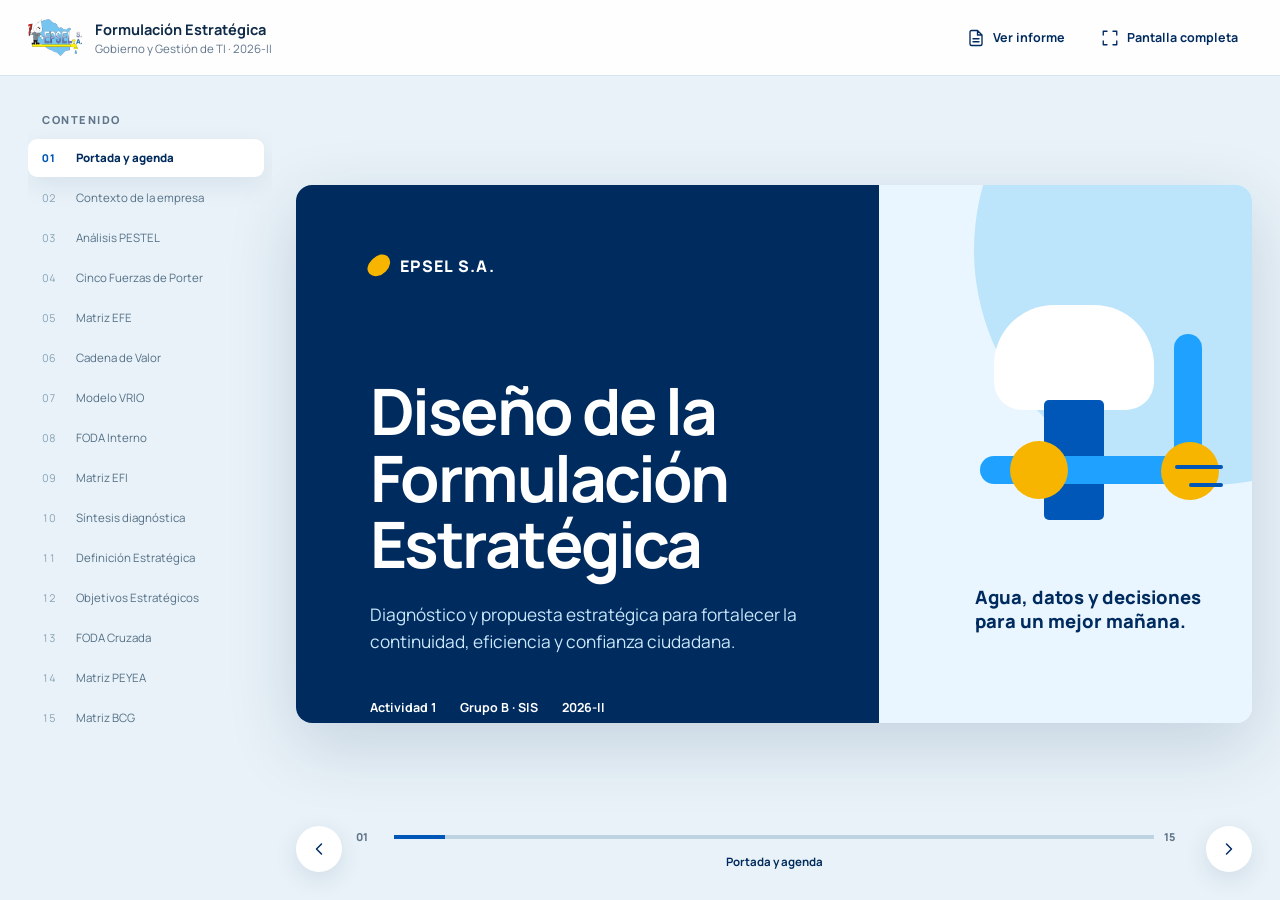
==== commit b77c412b: "Mejora contenido y distribución de presentación EPSEL" ====
--- a/index2.html
+++ b/index2.html
@@ -1,896 +1,254 @@
-<!DOCTYPE html>
+<!doctype html>
 <html lang="es">
 <head>
-<meta charset="UTF-8">
-<meta name="viewport" content="width=device-width, initial-scale=1.0">
-<title>Informe de Actividad 1 — Diseño de la Formulación Estratégica</title>
-<link rel="icon" href="img/Epsel_350_240%20.png">
-<link rel="preconnect" href="https://fonts.googleapis.com">
-<link rel="preconnect" href="https://fonts.gstatic.com" crossorigin>
-<link href="https://fonts.googleapis.com/css2?family=Poppins:wght@300;400;500;600;700;800&family=Caveat:wght@600&display=swap" rel="stylesheet">
-<link rel="stylesheet" href="style2.css">
+  <meta charset="utf-8">
+  <meta name="viewport" content="width=device-width,initial-scale=1">
+  <meta name="description" content="Presentación ejecutiva de la formulación estratégica de EPSEL S.A.">
+  <title>EPSEL S.A. · Formulación Estratégica</title>
+  <link rel="icon" href="img/Epsel_350_240%20.png">
+  <link rel="preconnect" href="https://fonts.googleapis.com">
+  <link rel="preconnect" href="https://fonts.gstatic.com" crossorigin>
+  <link href="https://fonts.googleapis.com/css2?family=Manrope:wght@400;500;600;700;800&display=swap" rel="stylesheet">
+  <link rel="stylesheet" href="style2.css">
 </head>
 <body>
-
-<!-- ============ ICONOS Y LOGOS (SVG reutilizables) ============ -->
-<svg width="0" height="0" style="position:absolute" aria-hidden="true">
-  <defs>
-    <symbol id="i-home" viewBox="0 0 24 24"><path d="M3 10.5 12 3l9 7.5V21h-6v-6h-6v6H3z"/></symbol>
-    <symbol id="i-building" viewBox="0 0 24 24"><path d="M3 21h18M5 21V8l7-5 7 5v13M9.5 21v-5h5v5M9 10h.01M12 10h.01M15 10h.01M9 14h.01M15 14h.01"/></symbol>
-    <symbol id="i-calendar" viewBox="0 0 24 24"><rect x="3" y="5" width="18" height="16" rx="2.5"/><path d="M3 10h18M8 3v4M16 3v4M9.2 15.5l2 2 3.6-4"/></symbol>
-    <symbol id="i-images" viewBox="0 0 24 24"><rect x="3" y="5" width="18" height="14" rx="2.5"/><circle cx="8.4" cy="9.6" r="1.6"/><path d="M3 16.5l5-5 4 4 3-3 6 6"/></symbol>
-    <symbol id="i-pin" viewBox="0 0 24 24"><path d="M12 21.5S5 15.4 5 10a7 7 0 1 1 14 0c0 5.4-7 11.5-7 11.5z"/><circle cx="12" cy="10" r="2.6" fill="#fff"/></symbol>
-    <symbol id="i-phone" viewBox="0 0 24 24"><path d="M22 16.9v3a2 2 0 0 1-2.2 2 19.8 19.8 0 0 1-8.6-3.1 19.5 19.5 0 0 1-6-6A19.8 19.8 0 0 1 2.1 4.2 2 2 0 0 1 4.1 2h3a2 2 0 0 1 2 1.7c.1 1 .4 2 .7 2.9a2 2 0 0 1-.5 2.1L8 10a16 16 0 0 0 6 6l1.3-1.3a2 2 0 0 1 2.1-.5c.9.3 1.9.6 2.9.7a2 2 0 0 1 1.7 2z"/></symbol>
-    <symbol id="i-arrow" viewBox="0 0 24 24"><path d="M4.5 12h15M13.5 6l6 6-6 6"/></symbol>
-    <symbol id="i-check" viewBox="0 0 24 24"><circle cx="12" cy="12" r="9.5"/><path d="M8.4 12.2l2.5 2.6 4.8-5.2"/></symbol>
-    <symbol id="i-target" viewBox="0 0 24 24"><circle cx="12" cy="12" r="9"/><circle cx="12" cy="12" r="5"/><circle cx="12" cy="12" r="1.6" fill="currentColor"/></symbol>
-    <symbol id="i-eye" viewBox="0 0 24 24"><path d="M1.5 12S5.8 5 12 5s10.5 7 10.5 7-4.3 7-10.5 7S1.5 12 1.5 12z"/><circle cx="12" cy="12" r="3"/></symbol>
-    <symbol id="i-infinity" viewBox="0 0 24 24"><path d="M12 12c-1.5-2.2-3.2-3.3-5.2-3.3a4.2 4.2 0 1 0 0 8.4c2 0 3.7-1.1 5.2-3.3m0 0c1.5 2.2 3.2 3.3 5.2 3.3a4.2 4.2 0 1 0 0-8.4c-2 0-3.7 1.1-5.2 3.3z"/></symbol>
-    <symbol id="i-users" viewBox="0 0 24 24"><path d="M17 21v-2a4 4 0 0 0-4-4H5a4 4 0 0 0-4 4v2"/><circle cx="9" cy="7" r="4"/><path d="M23 21v-2a4 4 0 0 0-3-3.9M16 3.7a4 4 0 0 1 0 7.7"/></symbol>
-    <symbol id="i-mail" viewBox="0 0 24 24"><rect x="2" y="4.5" width="20" height="15" rx="2.5"/><path d="m2.5 7 9.5 6 9.5-6"/></symbol>
-    <symbol id="i-clock" viewBox="0 0 24 24"><circle cx="12" cy="12" r="9"/><path d="M12 7.5V12l3 2"/></symbol>
-    <symbol id="i-ext" viewBox="0 0 24 24"><path d="M18 13v6a2 2 0 0 1-2 2H5a2 2 0 0 1-2-2V8a2 2 0 0 1 2-2h6M15 3h6v6M10 14 21 3"/></symbol>
-    <symbol id="i-facebook" viewBox="0 0 24 24"><path d="M14.5 8.8h2.6V5.6h-2.6c-2.2 0-3.9 1.7-3.9 3.9v1.7H8v3.2h2.6v5.6h3.3v-5.6h2.4l.6-3.2h-3v-1.4c0-.5.3-.8.6-.8z"/></symbol>
-    <symbol id="i-youtube" viewBox="0 0 24 24"><rect x="2.5" y="6" width="19" height="12.5" rx="3.5"/><path d="m10 9.5 5 2.8-5 2.8z" fill="#fff"/></symbol>
-    <symbol id="i-linkedin" viewBox="0 0 24 24"><rect x="3" y="3" width="18" height="18" rx="3"/><path d="M8 10.5V17M8 7.2v.1M12 17v-3.6c0-1.3 1-2.4 2.4-2.4S17 12.1 17 13.4V17" stroke-width="1.6"/><circle cx="8" cy="7.2" r="0.2" fill="#fff"/></symbol>
-    <symbol id="i-drop" viewBox="0 0 24 24"><path d="M12 2.5C15 6.5 19 10.3 19 14.2a7 7 0 1 1-14 0C5 10.3 9 6.5 12 2.5z"/><path d="M8 12.5h8" stroke="#F7B500" stroke-width="1.8" stroke-linecap="round"/></symbol>
-    <symbol id="i-menu" viewBox="0 0 24 24"><path d="M3.5 6.5h17M3.5 12h17M3.5 17.5h17"/></symbol>
-    <symbol id="i-x" viewBox="0 0 24 24"><path d="M5.5 5.5l13 13M18.5 5.5l-13 13"/></symbol>
-    <symbol id="i-coins" viewBox="0 0 24 24"><ellipse cx="8" cy="7" rx="5" ry="2.5"/><path d="M3 7v4c0 1.4 2.2 2.5 5 2.5s5-1.1 5-2.5V7M3 11v4c0 1.4 2.2 2.5 5 2.5 1.1 0 2.1-.2 3-.5"/><ellipse cx="16" cy="15" rx="5" ry="2.5"/><path d="M11 15v4c0 1.4 2.2 2.5 5 2.5s5-1.1 5-2.5v-4"/></symbol>
-    <symbol id="i-chip" viewBox="0 0 24 24"><rect x="6" y="6" width="12" height="12" rx="2"/><path d="M9 1.5V6M15 1.5V6M9 18v4.5M15 18v4.5M1.5 9H6M1.5 15H6M18 9h4.5M18 15h4.5M9.5 9.5h5v5h-5z"/></symbol>
-    <symbol id="i-leaf" viewBox="0 0 24 24"><path d="M20.5 3.5C12 3.5 5 6.5 5 13a5.5 5.5 0 0 0 5.5 5.5c6.5 0 9.5-7 10-15zM4 21c2.8-5 6.7-8.4 12-11"/></symbol>
-    <symbol id="i-scale" viewBox="0 0 24 24"><path d="M12 3v18M5 6h14M8 6 4 13h8L8 6zm8 0-4 7h8l-4-7zM7 21h10"/></symbol>
-    <symbol id="i-factory" viewBox="0 0 24 24"><path d="M3 21V10l6 3V8l6 3V4h4l2 17H3zM7 17h2M12 17h2M17 17h2"/></symbol>
-    <symbol id="i-pipe" viewBox="0 0 24 24"><path d="M4 5h7v5h4V5h5M4 3v4M20 3v4M9 10v5a4 4 0 0 0 4 4h3"/><circle cx="18" cy="19" r="2"/></symbol>
-    <symbol id="i-headset" viewBox="0 0 24 24"><path d="M4 14v-2a8 8 0 0 1 16 0v2M4 14h3v6H5a1 1 0 0 1-1-1v-5zm16 0h-3v6h2a1 1 0 0 0 1-1v-5zM17 20c-1 1.2-2.7 1.8-5 1.8"/></symbol>
-    <symbol id="i-shield" viewBox="0 0 24 24"><path d="M12 2.5 20 6v5.5c0 5-3.4 8.5-8 10-4.6-1.5-8-5-8-10V6l8-3.5zM8.5 12l2.2 2.2 4.8-5"/></symbol>
-    <symbol id="i-chart" viewBox="0 0 24 24"><path d="M4 20V10M10 20V5M16 20v-7M22 20H2"/></symbol>
-    <symbol id="i-mobile" viewBox="0 0 24 24"><rect x="7" y="2" width="10" height="20" rx="2"/><path d="M10 5h4M11 19h2"/></symbol>
-    <symbol id="i-storm" viewBox="0 0 24 24"><path d="M6 16a4 4 0 0 1 .7-7.9A6 6 0 0 1 18 10a3 3 0 0 1 0 6H6zM10 17l-2 4M15 17l-2 4"/></symbol>
-    <symbol id="i-database" viewBox="0 0 24 24"><ellipse cx="12" cy="5" rx="8" ry="3"/><path d="M4 5v7c0 1.7 3.6 3 8 3s8-1.3 8-3V5M4 12v7c0 1.7 3.6 3 8 3s8-1.3 8-3v-7"/></symbol>
-    <symbol id="i-compass" viewBox="0 0 24 24"><circle cx="12" cy="12" r="9"/><path d="m15.5 8.5-2.1 4.9-4.9 2.1 2.1-4.9 4.9-2.1z"/></symbol>
-    <symbol id="i-growth" viewBox="0 0 24 24"><path d="M4 19V5M4 19h16M7 15l4-4 3 2 6-7M16 6h4v4"/></symbol>
-    <symbol id="i-book" viewBox="0 0 24 24"><path d="M4 4.5h6a3 3 0 0 1 3 3V21a3 3 0 0 0-3-3H4V4.5zm16 0h-4a3 3 0 0 0-3 3V21a3 3 0 0 1 3-3h4V4.5z"/></symbol>
-  </defs>
+<svg class="svg-sprite" aria-hidden="true">
+  <symbol id="i-home" viewBox="0 0 24 24"><path d="m3 11 9-8 9 8v9a1 1 0 0 1-1 1h-5v-7H9v7H4a1 1 0 0 1-1-1z"/></symbol>
+  <symbol id="i-drop" viewBox="0 0 24 24"><path d="M12 2S5 10 5 15a7 7 0 0 0 14 0c0-5-7-13-7-13Z"/></symbol>
+  <symbol id="i-building" viewBox="0 0 24 24"><path d="M3 21h18M5 21V9l7-5 7 5v12M9 13h2m2 0h2m-6 4h2m2 0h2"/></symbol>
+  <symbol id="i-energy" viewBox="0 0 24 24"><path d="m13 2-8 12h7l-1 8 8-12h-7z"/></symbol>
+  <symbol id="i-users" viewBox="0 0 24 24"><path d="M16 21v-2a4 4 0 0 0-4-4H6a4 4 0 0 0-4 4v2M9 11a4 4 0 1 0 0-8m13 18v-2a4 4 0 0 0-3-3.87m-2-11.96a4 4 0 0 1 0 7.75"/></symbol>
+  <symbol id="i-sensor" viewBox="0 0 24 24"><circle cx="12" cy="13" r="6"/><path d="M12 7V3m-3 1.2A5 5 0 0 1 15 4m-9 7H2m20 0h-4m-6 2v3m-7 5h14"/></symbol>
+  <symbol id="i-storm" viewBox="0 0 24 24"><path d="M17.5 19H7a5 5 0 1 1 1.6-9.74A7 7 0 0 1 22 12a4 4 0 0 1-4.5 4M8 22l2-3m3 3 2-3"/></symbol>
+  <symbol id="i-scale" viewBox="0 0 24 24"><path d="M12 3v18M5 6h14M5 6l-3 6h6zm14 0-3 6h6zM7 21h10"/></symbol>
+  <symbol id="i-chart" viewBox="0 0 24 24"><path d="M4 20V10m6 10V4m6 16v-7m5 7H2"/></symbol>
+  <symbol id="i-pipe" viewBox="0 0 24 24"><path d="M3 7h11a4 4 0 0 1 4 4v10M3 4v6m15 11h3m-3-4h3"/></symbol>
+  <symbol id="i-shield" viewBox="0 0 24 24"><path d="M12 22s8-4 8-10V5l-8-3-8 3v7c0 6 8 10 8 10Z"/><path d="m9 12 2 2 4-4"/></symbol>
+  <symbol id="i-compass" viewBox="0 0 24 24"><circle cx="12" cy="12" r="9"/><path d="m16 8-2.5 5.5L8 16l2.5-5.5z"/></symbol>
+  <symbol id="i-target" viewBox="0 0 24 24"><circle cx="12" cy="12" r="9"/><circle cx="12" cy="12" r="5"/><circle cx="12" cy="12" r="1"/></symbol>
+  <symbol id="i-database" viewBox="0 0 24 24"><ellipse cx="12" cy="5" rx="8" ry="3"/><path d="M4 5v6c0 1.7 3.6 3 8 3s8-1.3 8-3V5M4 11v6c0 1.7 3.6 3 8 3s8-1.3 8-3v-6"/></symbol>
+  <symbol id="i-arrow" viewBox="0 0 24 24"><path d="m9 18 6-6-6-6"/></symbol>
+  <symbol id="i-expand" viewBox="0 0 24 24"><path d="M8 3H3v5m13-5h5v5M8 21H3v-5m13 5h5v-5"/></symbol>
+  <symbol id="i-file" viewBox="0 0 24 24"><path d="M14 2H6a2 2 0 0 0-2 2v16a2 2 0 0 0 2 2h12a2 2 0 0 0 2-2V8zM14 2v6h6M8 13h8m-8 4h8"/></symbol>
 </svg>
 
-<!-- ============================ HEADER ============================ -->
-<header class="site-header" id="siteHeader">
-  <div class="container header-inner">
-    <a href="#inicio" class="brand">
-      <img class="logo" src="img/Epsel_350_240%20.png" alt="EPSEL S.A. — Empresa Prestadora de Servicios de Saneamiento de Lambayeque">
-      <span class="brand-txt">
-        <strong>Empresa Prestadora de Servicios de Saneamiento de Lambayeque</strong>
-        <span>EPSEL S.A.</span>
-        <em>“Agua que nos une para un mejor desarrollo.”</em>
-      </span>
-    </a>
-
-    <div class="header-right">
-      <nav class="main-nav" id="mainNav" aria-label="Menú principal">
-        <a href="#inicio" class="active"><svg class="ic"><use href="#i-home"/></svg> Inicio</a>
-        <a href="#externo"><svg class="ic"><use href="#i-building"/></svg> Análisis externo</a>
-        <a href="#interno"><svg class="ic"><use href="#i-calendar"/></svg> Análisis interno</a>
-        <a href="#estrategias"><svg class="ic"><use href="#i-target"/></svg> Estrategias</a>
-        <a href="#conclusiones"><svg class="ic"><use href="#i-check"/></svg> Conclusiones</a>
-        <a href="#anexo"><svg class="ic"><use href="#i-images"/></svg> Anexo</a>
-      </nav>
-
-      <div class="header-tools">
-        <div class="usat">
-          <img class="logo" src="img/logousat.jpg" alt="USAT — Facultad de Ingeniería">
-          <span><b>USAT</b><span>Facultad de Ingeniería</span></span>
-        </div>
-        <button class="nav-toggle" id="navToggle" aria-label="Abrir menú" aria-expanded="false">
-          <svg class="ic i-menu"><use href="#i-menu"/></svg>
-          <svg class="ic i-x"><use href="#i-x"/></svg>
-        </button>
-      </div>
-    </div>
+<header class="app-header">
+  <a class="brand" href="index.html" aria-label="Volver a inicio">
+    <img src="img/Epsel_350_240%20.png" alt="EPSEL S.A.">
+    <span><strong>Formulación Estratégica</strong><small>Gobierno y Gestión de TI · 2026-II</small></span>
+  </a>
+  <div class="header-actions">
+    <a class="header-link" id="reportSourceLink" href="docs/Informe_Actividad_1_Formulacion_Estrategica.pdf" target="_blank" rel="noopener"><svg><use href="#i-file"/></svg><span id="reportSourceLabel">Ver informe</span></a>
+    <button class="header-link" id="fullscreenBtn" type="button"><svg><use href="#i-expand"/></svg><span>Pantalla completa</span></button>
   </div>
 </header>
 
-<main class="page">
-<section class="hero" id="inicio">
-  <div class="container hero-inner">
-    <p class="hero-univ">Universidad Católica Santo Toribio de Mogrovejo</p>
-    <p class="hero-fac">Facultad de Ingeniería · Escuela de Ingeniería de Sistemas y Computación</p>
-    <h1>Informe de Actividad 1 — Diseño de la Formulación Estratégica</h1>
-    <p class="hero-sub">Gobierno y Gestión de Tecnologías de Información · Grupo B (SIS) · 2026-II</p>
-    <div class="hero-grid">
-      <div class="hero-card"><span class="lbl">Docente</span><span class="val">ROJAS CERNA, MIGUEL ANGEL</span></div>
-      <div class="hero-card"><span class="lbl">Curso</span><span class="val">GOBIERNO Y GESTIÓN DE TECNOLOGÍAS DE INFORMACIÓN</span></div>
-      <div class="hero-card"><span class="lbl">Semestre académico</span><span class="val">2026-II</span></div>
-      <div class="hero-card"><span class="lbl">Integrantes</span><span class="val">Maguiña Sánchez, Roosmer · Merino Mayra, Anghelo Jamir · Sandoval Mija Carlos · Fiestas Fiestas,José · Torres Villarreal,</span></div>
+<main class="presentation" id="presentation">
+  <aside class="slide-index" aria-label="Índice de la presentación"><p class="index-title">Contenido</p><ol id="slideNav"></ol></aside>
+  <section class="viewer" aria-label="Presentación de EPSEL">
+    <div class="stage" id="reportDeck" tabindex="0">
+      <article class="slide slide-cover is-active" data-title="Portada y agenda" id="slide-1">
+        <div class="cover-copy">
+          <div class="cover-brand"><span class="brand-drop"></span>EPSEL S.A.</div>
+          <h1>Diseño de la<br>Formulación Estratégica</h1>
+          <p>Diagnóstico y propuesta estratégica para fortalecer la continuidad, eficiencia y confianza ciudadana.</p>
+          <div class="cover-meta"><span>Actividad 1</span><span>Grupo B · SIS</span><span>2026-II</span></div>
+        </div>
+        <div class="cover-visual" aria-hidden="true">
+          <div class="water-system"><span class="tank"></span><span class="tower"></span><span class="pipe pipe-a"></span><span class="pipe pipe-b"></span><span class="node node-a"></span><span class="node node-b"></span><span class="signal signal-a"></span><span class="signal signal-b"></span></div>
+          <p>Agua, datos y decisiones<br>para un mejor mañana.</p>
+        </div>
+        <ol class="agenda"><li><b>01</b> Entorno</li><li><b>02</b> Capacidades</li><li><b>03</b> Dirección</li><li><b>04</b> Estrategia</li></ol>
+      </article>
+
+      <article class="slide" data-title="Contexto de la empresa" id="slide-2">
+        <header class="slide-head"><h2>Contexto institucional de EPSEL</h2><p>La empresa presta servicios esenciales en Lambayeque y gestiona su operación bajo regulación, planificación pública y apoyo transitorio.</p></header>
+        <div class="context-layout">
+          <div class="territory-map" aria-label="Ámbito de operación">
+            <svg viewBox="0 0 520 330" role="img" aria-label="Diagrama territorial de Lambayeque"><path class="map-shape" d="M83 71 168 34l92 31 79-20 95 62-20 83 43 66-101 43-89-24-76 31-93-58 20-71-52-46z"/><path class="map-route" d="M119 202c71-88 172 28 295-53"/><circle cx="193" cy="153" r="12"/><circle cx="302" cy="202" r="10"/><circle cx="373" cy="134" r="9"/></svg>
+            <div><strong>28 localidades</strong><span>Chiclayo, Lambayeque y Ferreñafe</span></div>
+          </div>
+          <dl class="context-facts"><div><dt>Regulador</dt><dd>SUNASS</dd><small>Tarifas, calidad y metas de gestión</small></div><div><dt>Marco</dt><dd>PEI 2024–2028</dd><small>Objetivos con seguimiento anual</small></div><div><dt>Situación</dt><dd>RAT</dd><small>Apoyo transitorio bajo conducción de OTASS</small></div><div><dt>Servicio</dt><dd>Esencial</dd><small>Agua potable, alcantarillado y potabilización</small></div><div><dt>Gestión</dt><dd>Institucional</dd><small>Planeamiento, transparencia e integridad</small></div><div><dt>Resultado esperado</dt><dd>Continuidad</dd><small>Con calidad, sostenibilidad y confianza</small></div></dl>
+        </div>
+        <a class="slide-source" href="docs/Informe_Actividad_1_Formulacion_Estrategica.pdf#page=2" target="_blank" rel="noopener">Informe · pp. 2–3</a>
+      </article>
+
+      <article class="slide" data-title="Análisis PESTEL" id="slide-3">
+        <header class="slide-head"><h2>Entorno PESTEL de EPSEL</h2><p>Las políticas sectoriales y la tecnología abren oportunidades; el clima, los costos y la regulación elevan la presión operativa.</p></header>
+        <div class="pestel-layout">
+          <ol class="pestel-list">
+            <li><span class="factor-icon"><svg><use href="#i-building"/></svg></span><b>Político</b><p>Inversión pública y coordinación con OTASS.</p><em>Oportunidad estatal</em></li>
+            <li><span class="factor-icon"><svg><use href="#i-energy"/></svg></span><b>Económico</b><p>Tarifas reguladas y costo energético.</p><em>Presión operativa</em></li>
+            <li><span class="factor-icon"><svg><use href="#i-users"/></svg></span><b>Social</b><p>Crecimiento urbano y brechas de cobertura.</p><em>Mayor exigencia</em></li>
+            <li class="is-key"><span class="factor-icon"><svg><use href="#i-sensor"/></svg></span><b>Tecnológico</b><p>Telemetría, medición y canales digitales.</p><em>Palanca crítica</em></li>
+            <li><span class="factor-icon"><svg><use href="#i-storm"/></svg></span><b>Ecológico</b><p>El Niño, sequía y calidad hídrica.</p><em>Riesgo sistémico</em></li>
+            <li><span class="factor-icon"><svg><use href="#i-scale"/></svg></span><b>Legal</b><p>SUNASS y sistemas de mejora continua.</p><em>Cumplimiento</em></li>
+          </ol>
+          <div class="telemetry-graphic" aria-label="Red inteligente de agua"><div class="graphic-label">Lectura para exponer</div><ul class="pestel-signals"><li><b>Oportunidad</b><span>Financiamiento público y modernización tecnológica.</span></li><li><b>Riesgo</b><span>El Niño, sequía y contaminación de fuentes.</span></li><li><b>Respuesta</b><span>Telemetría, micromedición y atención digital.</span></li></ul><span class="tg-pipe"></span><span class="tg-branch"></span><span class="tg-meter"><svg><use href="#i-sensor"/></svg></span><span class="tg-pulse p1"></span><span class="tg-pulse p2"></span><strong>La tecnología permite anticipar fallas y sostener la continuidad.</strong></div>
+        </div>
+        <a class="slide-source" href="docs/Informe_Actividad_1_Formulacion_Estrategica.pdf#page=4" target="_blank" rel="noopener">Informe · pp. 4–9</a>
+      </article>
+
+      <article class="slide slide-porter" data-title="Cinco Fuerzas de Porter" id="slide-4">
+        <header class="slide-head"><h2>Presiones competitivas sobre EPSEL</h2><p>La dependencia de proveedores y los sustitutos pesan más que la rivalidad formal, inexistente dentro del ámbito concesionado.</p></header>
+        <div class="porter-map" role="group" aria-label="Cinco fuerzas que presionan a EPSEL">
+          <svg class="porter-links" viewBox="0 0 1000 360" preserveAspectRatio="none" role="img" aria-labelledby="porter-links-title porter-links-desc">
+            <title id="porter-links-title">Presiones competitivas sobre EPSEL</title>
+            <desc id="porter-links-desc">Proveedores, usuarios y regulador, sustitutos, nuevos entrantes y rivalidad directa convergen sobre EPSEL.</desc>
+            <defs><marker id="porter-arrow" markerWidth="8" markerHeight="8" refX="7" refY="4" orient="auto"><path d="M0 0 8 4 0 8Z"/></marker></defs>
+            <path d="M500 92V112"/>
+            <path d="M270 180H420"/>
+            <path d="M730 180H580"/>
+            <path d="M500 272V248"/>
+            <path d="M790 286H650Q638 286 638 274V224Q638 212 626 212H580"/>
+          </svg>
+          <div class="porter-core"><svg><use href="#i-drop"/></svg><strong>EPSEL</strong><span>Servicio esencial</span></div>
+          <div class="force force-top force-high"><b>Proveedores</b><strong>Alta</strong><span>La inversión depende de S/ 49.17 M del PNSU y S/ 9.45 M de OTASS.</span></div>
+          <div class="force force-right force-medium"><b>Usuarios</b><strong>Bajo / moderado</strong><span>203,542 conexiones; la morosidad llegó a S/ 31.27 M.</span></div>
+          <div class="force force-bottom force-medium"><b>Sustitutos</b><strong>Moderada</strong><span>Fuentes propias y abastecimiento alternativo donde no existe cobertura.</span></div>
+          <div class="force force-left force-low"><b>Nuevos entrantes</b><strong>Nula</strong><span>Barreras legales, regulatorias y alta inversión en redes y plantas.</span></div>
+          <div class="force force-corner force-low"><b>Rivalidad directa</b><strong>Nula</strong><span>Monopolio natural; SUNASS ejerce la presión de desempeño.</span></div>
+        </div>
+        <a class="slide-source" href="docs/Informe_Actividad_1_Formulacion_Estrategica.pdf#page=11" target="_blank" rel="noopener">Informe · p. 11</a>
+      </article>
+
+      <article class="slide slide-data" data-title="Matriz EFE" id="slide-5">
+        <header class="slide-head"><h2>Matriz EFE: respuesta externa por debajo del promedio</h2><p>El puntaje 2.15 muestra que la empresa todavía no aprovecha plenamente el financiamiento, la tecnología y la coordinación sectorial.</p></header>
+        <div class="score-story">
+          <div class="score-hero"><span>Puntaje EFE</span><strong>2.15</strong><div class="score-scale"><i></i><b>1.0</b><b>2.5</b><b>4.0</b></div></div>
+          <div class="score-drivers"><h3>Factores con mayor peso</h3><div><span>O1 · 0.45</span><b>Financiamiento del PNSU y OTASS para inversiones.</b></div><div><span>O2 · 0.30</span><b>MRSE para proteger y financiar las fuentes hídricas.</b></div><div><span>A2/A4 · 0.20</span><b>Fiscalización y Agua No Facturada condicionan la respuesta.</b></div><p><strong>Lectura para exponer:</strong> 2.15 está por debajo del punto medio 2.50. EPSEL identifica oportunidades, pero todavía responde con debilidad frente al entorno.</p></div>
+        </div>
+        <dl class="evidence-strip"><div><dt>Financiamiento PNSU</dt><dd>S/ 49.17 M</dd></div><div><dt>Agua no facturada</dt><dd>51.10%</dd></div><div><dt>Lectura estratégica</dt><dd>Convertir recursos externos en capacidad operativa medible.</dd></div></dl>
+        <a class="slide-source" href="docs/Informe_Actividad_1_Formulacion_Estrategica.pdf#page=12" target="_blank" rel="noopener">Informe · p. 12</a>
+      </article>
+
+      <article class="slide" data-title="Cadena de Valor" id="slide-6">
+        <header class="slide-head"><h2>Cadena de valor: infraestructura fuerte y gestión fragmentada</h2><p>La captación y el tratamiento poseen escala; la distribución, la medición y la atención concentran las pérdidas de valor.</p></header>
+        <ol class="value-chain">
+          <li><span><svg><use href="#i-drop"/></svg></span><b>Captación</b><p>Raca Rumi hasta 75 m³/s; Tinajones almacena 320 millones de m³.</p></li>
+          <li><span><svg><use href="#i-building"/></svg></span><b>Producción</b><p>PTAP 1: 700 l/s. PTAP 2: 750 l/s, con control físico y bacteriológico.</p></li>
+          <li class="chain-key"><span><svg><use href="#i-pipe"/></svg></span><b>Distribución</b><p>Cuatro zonas operativas abastecen 28 localidades de Lambayeque.</p></li>
+          <li><span><svg><use href="#i-storm"/></svg></span><b>Saneamiento</b><p>Pampa de Perros y San José tratan 93,850 m³ de aguas residuales al día.</p></li>
+          <li><span><svg><use href="#i-users"/></svg></span><b>Servicio</b><p>Facturación y reclamos dependen de solo 36.16% de micromedición.</p></li>
+        </ol>
+        <div class="chain-support"><span>Infraestructura</span><span>Tecnología y datos</span><span>Talento</span><span>Gobierno y control</span></div>
+        <p class="chain-reading"><strong>Lectura para exponer:</strong> la infraestructura de captación y tratamiento es robusta. La pérdida de valor aparece en distribución, medición, cobranza y resolución de reclamos.</p>
+        <div class="speaker-grid chain-actions"><div><b>Cuello de botella</b><span>Distribución y medición: allí se materializan pérdidas, baja presión y menor continuidad.</span></div><div><b>Acción prioritaria</b><span>Integrar macromedición, telemetría y control de fugas con responsables por zona.</span></div><div><b>Resultado esperado</b><span>Más agua facturada, incidencias visibles y decisiones basadas en datos.</span></div></div>
+        <a class="slide-source" href="docs/Informe_Actividad_1_Formulacion_Estrategica.pdf#page=13" target="_blank" rel="noopener">Informe · pp. 13–17</a>
+      </article>
+
+      <article class="slide" data-title="Modelo VRIO" id="slide-7">
+        <header class="slide-head"><h2>Ventajas sostenidas y capacidades imitables</h2><p>VRIO separa los activos difíciles de replicar de las plataformas digitales que aún ofrecen una ventaja temporal.</p></header>
+        <div class="vrio-table" role="table" aria-label="Evaluación VRIO">
+          <div class="vrio-row vrio-header" role="row"><span>Recurso</span><span>V</span><span>R</span><span>I</span><span>O</span><span>Resultado</span></div>
+          <div class="vrio-row" role="row"><b>Captación y tratamiento</b><i class="yes">●</i><i class="yes">●</i><i class="yes">●</i><i class="yes">●</i><strong class="best">Ventaja sostenible</strong></div>
+          <div class="vrio-row" role="row"><b>Cobertura y presencia regional</b><i class="yes">●</i><i class="yes">●</i><i class="yes">●</i><i class="yes">●</i><strong class="best">Ventaja sostenible</strong></div>
+          <div class="vrio-row" role="row"><b>Gotitas y pago virtual</b><i class="yes">●</i><i>○</i><i>○</i><i class="yes">●</i><strong>Ventaja temporal</strong></div>
+          <div class="vrio-row" role="row"><b>SICDESA y gestión de reclamos</b><i class="yes">●</i><i>○</i><i>○</i><i class="yes">●</i><strong>Paridad competitiva</strong></div>
+          <div class="vrio-row" role="row"><b>Trayectoria desde 1930</b><i class="yes">●</i><i class="yes">●</i><i class="yes">●</i><i class="yes">●</i><strong class="best">Ventaja sostenible</strong></div>
+        </div>
+        <p class="slide-conclusion"><strong>Lectura para exponer:</strong> las ventajas sostenidas provienen de activos difíciles de replicar y de la presencia territorial. Las plataformas digitales aportan valor, pero otras empresas pueden imitarlas.</p>
+        <div class="vrio-guide"><span><b>V</b> genera valor</span><span><b>R</b> es escaso</span><span><b>I</b> es difícil de imitar</span><span><b>O</b> está organizado</span><strong>Decisión: proteger la infraestructura y convertir los canales digitales en capacidades integradas.</strong></div>
+        <a class="slide-source" href="docs/Informe_Actividad_1_Formulacion_Estrategica.pdf#page=27" target="_blank" rel="noopener">Informe · p. 27</a>
+      </article>
+
+      <article class="slide" data-title="FODA Interno" id="slide-8">
+        <header class="slide-head"><h2>Fortalezas institucionales y debilidades de servicio</h2><p>EPSEL combina infraestructura y experiencia regional con restricciones en atención, trámites y consolidación de la gestión.</p></header>
+        <div class="foda-split">
+          <section><h3>Fortalezas</h3><ul><li><b>Infraestructura:</b> Tinajones y dos plantas de tratamiento.</li><li><b>Cobertura:</b> cuatro zonas operativas y presencia regional.</li><li><b>Experiencia:</b> más de 90 años en saneamiento.</li><li><b>Canales:</b> atención presencial, bancos, web y Gotitas.</li><li><b>Gobierno:</b> alianzas sectoriales y programa de integridad.</li></ul></section>
+          <div class="foda-axis"><svg><use href="#i-shield"/></svg><span>capacidad</span><i></i><span>fricción</span></div>
+          <section><h3>Debilidades</h3><ul><li><b>Atención:</b> horario presencial restringido a dos días.</li><li><b>Reclamos:</b> pueden superar 90 días hábiles.</li><li><b>Trámites:</b> múltiples requisitos documentales.</li><li><b>Control:</b> área de integridad aún en consolidación.</li><li><b>Gestión:</b> permanencia en el régimen de apoyo de OTASS.</li></ul></section>
+        </div>
+        <div class="speaker-grid foda-reading"><div><b>Qué conservar</b><span>Infraestructura, cobertura regional, experiencia y relaciones sectoriales.</span></div><div><b>Qué corregir</b><span>Tiempos de atención, trazabilidad de reclamos y exceso de requisitos.</span></div><div><b>Implicancia</b><span>La ventaja técnica no se traduce todavía en una experiencia ciudadana consistente.</span></div></div>
+        <a class="slide-source" href="docs/Informe_Actividad_1_Formulacion_Estrategica.pdf#page=27" target="_blank" rel="noopener">Informe · pp. 27–28</a>
+      </article>
+
+      <article class="slide slide-data" data-title="Matriz EFI" id="slide-9">
+        <header class="slide-head"><h2>Matriz EFI: capacidad interna moderada</h2><p>El puntaje 2.82 refleja una base favorable para mejorar, sostenida principalmente por infraestructura y cobertura geográfica.</p></header>
+        <div class="efi-layout">
+          <div class="efi-score"><span>Puntaje EFI</span><strong>2.82</strong><p>Capacidad interna por encima del promedio</p><small>Fortalezas: 2.25<br>Debilidades: 0.57</small></div>
+          <div class="balance-bars"><div><span>Peso fortalezas</span><i><b style="--value:65%"></b></i><em>0.65 del total; infraestructura aporta 0.60 y cobertura 0.40.</em></div><div><span>Peso debilidades</span><i><b style="--value:35%"></b></i><em>0.35 del total; atención restringida y reclamos concentran riesgo.</em></div><blockquote><strong>Lectura para exponer:</strong> EPSEL dispone de recursos internos valiosos. El resultado no elimina las debilidades, pero demuestra capacidad para ejecutar un plan de mejora.</blockquote></div>
+        </div>
+        <div class="speaker-grid efi-priorities"><div><b>Base para mejorar</b><span>Infraestructura y presencia territorial sostienen el resultado de 2.82.</span></div><div><b>Riesgo interno</b><span>La atención limitada y los reclamos prolongados deterioran la confianza.</span></div><div><b>Siguiente paso</b><span>Convertir fortalezas físicas en control operativo, digitalización y servicio oportuno.</span></div></div>
+        <a class="slide-source" href="docs/Informe_Actividad_1_Formulacion_Estrategica.pdf#page=28" target="_blank" rel="noopener">Informe · pp. 28–29</a>
+      </article>
+
+      <article class="slide slide-synthesis" data-title="Síntesis diagnóstica" id="slide-10">
+        <header class="slide-head"><h2>Balance diagnóstico: capacidad interna y respuesta externa</h2><p>EPSEL cuenta con activos y experiencia, pero las pérdidas de agua, la medición limitada y la morosidad reducen su capacidad de respuesta.</p></header>
+        <div class="synthesis-grid">
+          <section class="anf"><span>Agua no facturada</span><strong>51.10%</strong><i></i><p>La pérdida operativa domina el diagnóstico estratégico.</p><small>Micromedición <b>36.16%</b></small></section>
+          <section class="strategic-balance"><span>Balance estratégico</span><div><b>EFE</b><strong>2.15</strong><i><em style="--value:54%"></em></i><small>Respuesta externa insuficiente</small></div><div><b>EFI</b><strong>2.82</strong><i><em style="--value:71%"></em></i><small>Capacidad interna moderada</small></div><p>El reto: conectar activos, datos y decisiones operativas.</p></section>
+          <section class="smart-network"><span>Red operativa inteligente</span><div class="network-diagram"><i class="network-line nl-a"></i><i class="network-line nl-b"></i><i class="network-line nl-c"></i><b class="network-node nn-a"></b><b class="network-node nn-b"></b><b class="network-node nn-c"></b><div class="network-meter"><svg><use href="#i-sensor"/></svg></div></div><strong>IoT · Telemetría · SCADA</strong><p>Presión, fugas y roturas visibles antes de convertirse en crisis.</p></section>
+        </div>
+        <ul class="priority-line diagnostic-facts"><li><b>12.94 h/día</b><span>continuidad promedio</span></li><li><b>6.42 m.c.a.</b><span>presión promedio</span></li><li><b>S/ 31.27 M</b><span>deuda de tres meses a más</span></li></ul>
+        <a class="slide-source" href="docs/Informe_Actividad_1_Formulacion_Estrategica.pdf#page=56" target="_blank" rel="noopener">Síntesis del informe</a>
+      </article>
+
+      <article class="slide" data-title="Definición Estratégica" id="slide-11">
+        <header class="slide-head"><h2>Definición estratégica y brechas de formulación</h2><p>La misión y la visión expresan el servicio público, aunque omiten capacidades internas y un horizonte temporal verificable.</p></header>
+        <div class="definition-layout">
+          <section><span>Misión</span><blockquote>Brindar agua potable y saneamiento con eficiencia, calidad, sostenibilidad y equidad.</blockquote><p>Define usuarios, servicios y filosofía. No menciona tecnología, territorio ni desarrollo del personal.</p></section>
+          <section><span>Visión</span><blockquote>Ser reconocida por un servicio eficiente y responsable con la sociedad y el ambiente.</blockquote><p>Es clara y breve, pero no establece el año ni etapas para medir el reconocimiento esperado.</p></section>
+          <div class="values-line"><b>Trabajo en equipo</b><b>Honestidad</b><b>Protección ambiental</b><b>Calidad</b><b>Responsabilidad</b><b>Respeto</b></div>
+          <div class="fce-list"><span>Ampliación y calidad</span><span>Sostenibilidad financiera</span><span>Ejecución de inversiones</span><span>Gestión y talento</span><span>Riesgos de desastres</span></div>
+          <p class="definition-note"><strong>Lectura para exponer:</strong> los factores clave sí recogen las prioridades operativas. La formulación institucional debe incorporar transformación digital, talento y una meta temporal.</p>
+          <div class="speaker-callout"><b>Criterio de mejora</b><span>Una definición estratégica completa debe conectar propósito público, capacidades digitales, desarrollo del personal y resultados verificables hacia 2028.</span></div>
+        </div>
+        <a class="slide-source" href="docs/Informe_Actividad_1_Formulacion_Estrategica.pdf#page=30" target="_blank" rel="noopener">Informe · pp. 30–34</a>
+      </article>
+
+      <article class="slide" data-title="Objetivos Estratégicos" id="slide-12">
+        <header class="slide-head"><h2>Objetivos estratégicos 2024–2028</h2><p>Cada objetivo cuenta con indicadores anuales que permiten seguir el acceso, las finanzas, la gestión institucional y la resiliencia.</p></header>
+        <ol class="objectives">
+          <li><b>OE1</b><div><strong>Acceso y calidad</strong><p>Ampliar agua potable y alcantarillado sin descuidar continuidad y presión.</p><small>2028: agua 84.92% · alcantarillado 74.56% · continuidad 14.14 h/día</small></div><svg><use href="#i-drop"/></svg></li>
+          <li><b>OE2</b><div><strong>Gestión financiera</strong><p>Mejorar ingresos, reducir pérdidas y elevar la ejecución de inversiones.</p><small>2028: ANF 38.24% · micromedición 85.03% · deuda S/ 8.92 M</small></div><svg><use href="#i-chart"/></svg></li>
+          <li><b>OE3</b><div><strong>Fortalecimiento institucional</strong><p>Desarrollar al personal, digitalizar información y ordenar los procesos.</p><small>2028: personal capacitado 97% · legajos digitalizados 100%</small></div><svg><use href="#i-database"/></svg></li>
+          <li><b>OE4</b><div><strong>Gestión del riesgo</strong><p>Mantener planes operativos y recursos para responder a eventos naturales y antrópicos.</p><small>Meta: un plan de riesgos vigente por año durante 2024–2028</small></div><svg><use href="#i-shield"/></svg></li>
+        </ol>
+        <p class="objective-reading"><strong>Secuencia para exponer:</strong> OE1 define el valor entregado al ciudadano; OE2 asegura los recursos; OE3 desarrolla la capacidad de ejecución; y OE4 protege la continuidad ante riesgos.</p>
+        <a class="slide-source" href="docs/Informe_Actividad_1_Formulacion_Estrategica.pdf#page=35" target="_blank" rel="noopener">Informe · pp. 35–43</a>
+      </article>
+
+      <article class="slide" data-title="FODA Cruzada" id="slide-13">
+        <header class="slide-head"><h2>Estrategias derivadas del FODA cruzado</h2><p>El cruce TOWS convierte las fortalezas y debilidades en líneas de acción frente a las oportunidades y amenazas del entorno.</p></header>
+        <div class="tows-map">
+          <section class="tows-fo"><span>FO · Escalar</span><ul><li>Financiar ampliación y modernización con PNSU y OTASS.</li><li>Incorporar telemetría y macromedición en producción y redes.</li></ul></section>
+          <section class="tows-do"><span>DO · Transformar</span><ul><li>Digitalizar trámites y seguimiento de reclamos.</li><li>Consolidar control de gestión con asistencia técnica e indicadores.</li></ul></section>
+          <section class="tows-fa"><span>FA · Proteger</span><ul><li>Usar la infraestructura para sostener continuidad ante El Niño.</li><li>Fortalecer procesos comerciales frente a exigencias regulatorias.</li></ul></section>
+          <section class="tows-da"><span>DA · Corregir</span><ul><li>Mejorar educación sanitaria en zonas vulnerables.</li><li>Asegurar trazabilidad de cobranzas y cumplimiento de metas.</li></ul></section>
+          <div class="tows-center"><svg><use href="#i-target"/></svg><b>Foco</b><span>eficiencia + confianza</span></div>
+        </div>
+        <div class="tows-sequence"><b>Orden sugerido de ejecución</b><span>1. Medir pérdidas y desempeño</span><span>2. Integrar trámites y reclamos</span><span>3. Ejecutar inversiones priorizadas</span><span>4. Comunicar resultados al ciudadano</span></div>
+        <a class="slide-source" href="docs/Informe_Actividad_1_Formulacion_Estrategica.pdf#page=44" target="_blank" rel="noopener">Informe · pp. 44–45</a>
+      </article>
+
+      <article class="slide" data-title="Matriz PEYEA" id="slide-14">
+        <header class="slide-head"><h2>Posición competitiva y prioridades de inversión</h2><p>La fortaleza de la industria sostiene a EPSEL, mientras la inestabilidad del entorno y las brechas operativas limitan su avance.</p></header>
+        <div class="peyea-layout">
+          <div class="peyea-chart" role="img" aria-label="Matriz PEYEA, posición competitiva"><span class="axis axis-x"></span><span class="axis axis-y"></span><b class="quad q1">Conservador</b><b class="quad q2">Agresivo</b><b class="quad q3">Defensivo</b><b class="quad q4">Competitivo</b><i class="peyea-point"></i><em class="vector"></em></div>
+          <div class="peyea-reading"><span>Coordenadas</span><div><b>X</b><strong>+1.16</strong><b>Y</b><strong>−2.00</strong></div><h3>Cuadrante competitivo</h3><dl class="peyea-dimensions"><div><dt>FF</dt><dd>+2.33</dd></div><div><dt>FI</dt><dd>+4.83</dd></div><div><dt>VC</dt><dd>−3.67</dd></div><div><dt>EE</dt><dd>−4.33</dd></div></dl><ul><li>Invertir en medición y control de pérdidas.</li><li>Recuperar cobranza y ejecución de inversiones.</li><li>Proteger continuidad ante eventos climáticos.</li></ul></div>
+        </div>
+        <p class="peyea-note"><strong>Lectura para exponer:</strong> la posición competitiva no invita a una expansión indiscriminada. Recomienda invertir de forma selectiva en capacidades que reduzcan pérdidas, estabilicen ingresos y protejan el servicio.</p>
+        <a class="slide-source" href="docs/Informe_Actividad_1_Formulacion_Estrategica.pdf#page=46" target="_blank" rel="noopener">Informe · pp. 46–52</a>
+      </article>
+
+      <article class="slide" data-title="Matriz BCG" id="slide-15">
+        <header class="slide-head"><h2>Trayectoria institucional y recuperación operativa</h2><p>La matriz BCG se usa como una lectura evolutiva de EPSEL y no como un portafolio comercial tradicional.</p></header>
+        <div class="bcg-layout">
+          <div class="bcg-chart"><span class="bcg-axis-x">Estabilidad operativa</span><span class="bcg-axis-y">Capacidad de crecimiento</span><section class="bcg-star"><b>Estrella</b><p>1996–2016</p><small>Consolidación como EPS y expansión de la base de usuarios.</small></section><section class="bcg-question"><b>Interrogante</b><p>1930–1996</p><small>Formación institucional y transferencias sucesivas de gestión.</small></section><section class="bcg-cow"><b>Vaca</b><p>2016–2019</p><small>Las conexiones pasaron de 156,170 a 168,521.</small></section><section class="bcg-risk"><b>Recuperación</b><p>Desde 2017</p><small>RAT orientado a solvencia, gobierno y continuidad del servicio.</small></section><i class="bcg-route"></i></div>
+          <aside class="bcg-message"><svg><use href="#i-compass"/></svg><h3>Lectura para exponer</h3><p>EPSEL necesita recuperar estabilidad operativa antes de volver a una etapa de crecimiento sostenido.</p><ul><li>Reducir el Agua No Facturada.</li><li>Integrar Gotitas y SICDESA.</li><li>Ejecutar inversiones con metas verificables.</li></ul><strong>Prioridad inmediata: control de pérdidas y ejecución medible</strong></aside>
+        </div>
+        <a class="slide-source" href="docs/Informe_Actividad_1_Formulacion_Estrategica.pdf#page=53" target="_blank" rel="noopener">Informe · pp. 53–56</a>
+      </article>
     </div>
-    <p class="hero-lugar">Lambayeque, Chiclayo - Perú 2026</p>
-  </div>
-  <div class="hero-waves" aria-hidden="true">
-    <svg viewBox="0 0 1920 160" preserveAspectRatio="none">
-      <path class="liquid-depth" d="M-40 52 C 210 8 390 118 650 82 C 910 46 1000 4 1260 48 C 1510 91 1690 24 1960 60 L1960 160 L-40 160 Z"/>
-      <path class="liquid-main" d="M-40 80 C 190 34 430 136 690 96 C 950 56 1100 34 1330 76 C 1560 118 1745 56 1960 88 L1960 160 L-40 160 Z"/>
-      <g class="liquid-drops">
-        <circle cx="1655" cy="64" r="7"/><circle cx="1690" cy="76" r="4"/><circle cx="1720" cy="66" r="2.5"/>
-      </g>
-    </svg>
-  </div>
-</section>
-<section class="deck-section" aria-labelledby="deckTitle">
-  <div class="deck-heading">
-    <div>
-      <h2 id="deckTitle">Presentación ejecutiva del informe</h2>
-      <p>Una lectura clara y visual del diagnóstico estratégico de EPSEL, preparada para exponer en clase y conectada con la evidencia del informe.</p>
-    </div>
-    <div class="deck-heading-actions">
-      <a class="deck-download" href="docs/Informe_Actividad_1_Formulacion_Estrategica.docx" download>
-        Descargar informe
-        <svg class="ic"><use href="#i-ext"/></svg>
-      </a>
-    </div>
-  </div>
-
-  <div class="deck" id="reportDeck" aria-roledescription="carrusel" aria-label="Presentación del informe de Actividad 1">
-    <div class="deck-stage">
-      <article class="deck-slide is-active deck-cover" data-title="Portada" aria-label="Diapositiva 1 de 13">
-        <div class="slide-brand"><img src="img/Epsel_350_240%20.png" alt="EPSEL S.A."><span>Actividad 1 · Gobierno y Gestión de TI</span></div>
-        <div class="slide-cover-content">
-          <p class="slide-course">Universidad Católica Santo Toribio de Mogrovejo</p>
-          <h3>Diseño de la Formulación Estratégica</h3>
-          <p>Diagnóstico y propuesta estratégica para EPSEL S.A.</p>
-          <div class="slide-meta"><span>Grupo B · SIS</span><span>2026-II</span><span>Chiclayo, Perú</span></div>
-        </div>
-        <a class="slide-source" href="docs/Informe_Actividad_1_Formulacion_Estrategica.pdf#page=1" target="_blank" rel="noopener">Ver portada en el informe <svg class="ic"><use href="#i-ext"/></svg></a>
-      </article>
-
-      <article class="deck-slide" data-title="Introducción" id="intro" aria-label="Diapositiva 2 de 13">
-        <div class="slide-number">01</div><p class="slide-kicker">Punto de partida</p>
-        <h3>Una estrategia para sostener un servicio esencial</h3>
-        <div class="slide-grid slide-grid--two">
-          <div><p class="slide-lead">EPSEL atiende agua potable y saneamiento en Lambayeque dentro de un entorno regulado, vulnerable al clima y con presión creciente por calidad y cobertura.</p><p>El estudio conecta PESTEL, Porter, VRIO, FODA, EFI/EFE, PEYEA y BCG para convertir el diagnóstico en objetivos y acciones verificables.</p><p class="slide-note">Pregunta guía: ¿cómo fortalecer la continuidad, eficiencia y confianza ciudadana sin perder sostenibilidad financiera?</p></div>
-          <dl class="fact-list"><div><svg class="slide-icon"><use href="#i-pin"/></svg><dt>Ámbito</dt><dd>Chiclayo, Lambayeque y Ferreñafe</dd><a class="card-hit" href="docs/Informe_Actividad_1_Formulacion_Estrategica.pdf#page=2" target="_blank" rel="noopener" aria-label="Abrir ámbito de EPSEL en la página 2"></a></div><div><svg class="slide-icon"><use href="#i-scale"/></svg><dt>Regulador</dt><dd>SUNASS</dd><a class="card-hit" href="docs/Informe_Actividad_1_Formulacion_Estrategica.pdf#page=3" target="_blank" rel="noopener" aria-label="Abrir contexto regulatorio en la página 3"></a></div><div><svg class="slide-icon"><use href="#i-target"/></svg><dt>Marco</dt><dd>PEI 2024–2028</dd><a class="card-hit" href="docs/Informe_Actividad_1_Formulacion_Estrategica.pdf#page=3" target="_blank" rel="noopener" aria-label="Abrir marco estratégico en la página 3"></a></div><div><svg class="slide-icon"><use href="#i-shield"/></svg><dt>Situación</dt><dd>Régimen de Apoyo Transitorio</dd><a class="card-hit" href="docs/Informe_Actividad_1_Formulacion_Estrategica.pdf#page=3" target="_blank" rel="noopener" aria-label="Abrir situación institucional en la página 3"></a></div></dl>
-        </div>
-        <a class="slide-source" href="docs/Informe_Actividad_1_Formulacion_Estrategica.pdf#page=2" target="_blank" rel="noopener">Ir a la introducción · pág. 2 <svg class="ic"><use href="#i-ext"/></svg></a>
-      </article>
-
-      <article class="deck-slide" data-title="PESTEL" id="externo" aria-label="Diapositiva 3 de 13">
-        <div class="slide-number">02</div><p class="slide-kicker">Análisis externo</p>
-        <h3>PESTEL: seis fuerzas que condicionan la gestión</h3>
-        <div class="pestel-grid"><div><svg class="slide-icon"><use href="#i-building"/></svg><b>Político</b><span>Acceso universal, inversión pública y coordinación con OTASS.</span><ul><li>Políticas públicas orientadas al acceso universal al saneamiento.</li><li>Intervención y apoyo del Gobierno Nacional.</li></ul><small>Oportunidad: priorización estatal del saneamiento.</small><a class="card-hit" href="docs/Informe_Actividad_1_Formulacion_Estrategica.pdf#page=4" target="_blank" rel="noopener" aria-label="Abrir factor político del PESTEL en la página 4"></a></div><div><svg class="slide-icon"><use href="#i-coins"/></svg><b>Económico</b><span>Financiamiento, inflación, tarifas reguladas y costo energético.</span><ul><li>Financiamiento público para proyectos de saneamiento.</li><li>Inflación y variación de precios de insumos.</li><li>Variación del costo de la energía eléctrica.</li><li>Disponibilidad y costo del financiamiento para inversiones.</li></ul><small>Riesgo: presión sobre operación e inversiones.</small><a class="card-hit" href="docs/Informe_Actividad_1_Formulacion_Estrategica.pdf#page=5" target="_blank" rel="noopener" aria-label="Abrir factor económico del PESTEL en la página 5"></a></div><div><svg class="slide-icon"><use href="#i-users"/></svg><b>Social</b><span>Crecimiento urbano, brechas de cobertura y mayor exigencia.</span><ul><li>Crecimiento poblacional y expansión urbana.</li><li>Brechas de acceso a agua potable y saneamiento.</li><li>Mayor exigencia de los usuarios sobre la calidad del servicio.</li><li>Cultura de uso responsable del agua.</li></ul><small>Demanda: continuidad, calidad y atención ágil.</small><a class="card-hit" href="docs/Informe_Actividad_1_Formulacion_Estrategica.pdf#page=6" target="_blank" rel="noopener" aria-label="Abrir factor social del PESTEL en la página 6"></a></div><div><svg class="slide-icon"><use href="#i-chip"/></svg><b>Tecnológico</b><span>Telemetría, micromedición y canales digitales.</span><ul><li>Medidores ultrasónicos para la medición del consumo.</li><li>Telemetría y registradores de presión (Data Logger).</li><li>Macro medidores electromagnéticos.</li><li>Plataformas móviles para servicios al usuario.</li></ul><small>Palancas: Gotitas, sensores y datos operativos.</small><a class="card-hit" href="docs/Informe_Actividad_1_Formulacion_Estrategica.pdf#page=7" target="_blank" rel="noopener" aria-label="Abrir factor tecnológico del PESTEL en la página 7"></a></div><div><svg class="slide-icon"><use href="#i-leaf"/></svg><b>Ecológico</b><span>El Niño, sequía y calidad de las fuentes hídricas.</span><ul><li>Fenómeno El Niño y lluvias intensas.</li><li>Variabilidad climática y disponibilidad del recurso hídrico.</li><li>Contaminación de las fuentes de agua.</li></ul><small>Amenaza: eventos extremos y contaminación.</small><a class="card-hit" href="docs/Informe_Actividad_1_Formulacion_Estrategica.pdf#page=8" target="_blank" rel="noopener" aria-label="Abrir factor ecológico del PESTEL en la página 8"></a></div><div><svg class="slide-icon"><use href="#i-scale"/></svg><b>Legal</b><span>SUNASS, servicio universal y sistemas de calidad.</span><ul><li>Ley del Servicio Universal de Agua Potable y Saneamiento.</li><li>Regulación y fiscalización de SUNASS.</li><li>Implementación obligatoria de sistemas de gestión de calidad.</li></ul><small>Exigencia: cumplimiento y mejora continua.</small><a class="card-hit" href="docs/Informe_Actividad_1_Formulacion_Estrategica.pdf#page=9" target="_blank" rel="noopener" aria-label="Abrir factor legal del PESTEL en la página 9"></a></div></div>
-        <a class="slide-source" href="docs/Informe_Actividad_1_Formulacion_Estrategica.pdf#page=4" target="_blank" rel="noopener">Abrir análisis PESTEL · pág. 4 <svg class="ic"><use href="#i-ext"/></svg></a>
-      </article>
-
-      <article class="deck-slide" data-title="Industria y EFE" aria-label="Diapositiva 4 de 13">
-        <div class="slide-number">03</div><p class="slide-kicker">Entorno competitivo</p>
-        <h3>La regulación pesa más que la rivalidad tradicional</h3>
-        <div class="slide-grid slide-grid--two">
-          <div class="force-stack"><div><svg class="slide-icon"><use href="#i-factory"/></svg><span>Alta</span><b>Proveedores especializados y energía</b><a class="card-hit" href="docs/Informe_Actividad_1_Formulacion_Estrategica.pdf#page=11" target="_blank" rel="noopener" aria-label="Abrir poder de proveedores en la página 11"></a></div><div><svg class="slide-icon"><use href="#i-users"/></svg><span>Alta</span><b>Poder regulatorio y exigencia del usuario</b><a class="card-hit" href="docs/Informe_Actividad_1_Formulacion_Estrategica.pdf#page=11" target="_blank" rel="noopener" aria-label="Abrir poder de los usuarios en la página 11"></a></div><div><svg class="slide-icon"><use href="#i-drop"/></svg><span>Media</span><b>Sustitutos: pozos, cisternas y soluciones privadas</b><a class="card-hit" href="docs/Informe_Actividad_1_Formulacion_Estrategica.pdf#page=11" target="_blank" rel="noopener" aria-label="Abrir amenaza de sustitutos en la página 11"></a></div><div><svg class="slide-icon"><use href="#i-building"/></svg><span>Baja</span><b>Nuevos entrantes y rivalidad directa</b><a class="card-hit" href="docs/Informe_Actividad_1_Formulacion_Estrategica.pdf#page=11" target="_blank" rel="noopener" aria-label="Abrir nuevos entrantes y rivalidad en la página 11"></a></div></div>
-          <div class="score-panel"><svg class="slide-icon"><use href="#i-chart"/></svg><strong>2.15</strong><span>Puntaje ponderado EFE</span><p>La respuesta se ubica por debajo del promedio esperado: existen oportunidades de financiamiento y tecnología, pero la capacidad de aprovechamiento aún es limitada.</p><a class="card-hit" href="docs/Informe_Actividad_1_Formulacion_Estrategica.pdf#page=12" target="_blank" rel="noopener" aria-label="Abrir matriz EFE en la página 12"></a></div>
-        </div>
-        <a class="slide-source" href="docs/Informe_Actividad_1_Formulacion_Estrategica.pdf#page=11" target="_blank" rel="noopener">Ver Porter y matriz EFE · pág. 11 <svg class="ic"><use href="#i-ext"/></svg></a>
-      </article>
-
-      <article class="deck-slide" data-title="Cadena de valor" id="interno" aria-label="Diapositiva 5 de 13">
-        <div class="slide-number">04</div><p class="slide-kicker">Análisis interno</p>
-        <h3>La cadena de valor conecta la fuente con la experiencia del usuario</h3>
-        <ol class="value-flow"><li><svg class="slide-icon"><use href="#i-drop"/></svg><b>Captación</b><span>Raca Rumi, Tinajones, conducción y fuentes subterráneas.</span><a class="card-hit" href="docs/Informe_Actividad_1_Formulacion_Estrategica.pdf#page=13" target="_blank" rel="noopener" aria-label="Abrir captación en la página 13"></a></li><li><svg class="slide-icon"><use href="#i-factory"/></svg><b>Producción</b><span>Dos plantas, tratamiento, reservorios y control de calidad.</span><a class="card-hit" href="docs/Informe_Actividad_1_Formulacion_Estrategica.pdf#page=14" target="_blank" rel="noopener" aria-label="Abrir producción en la página 14"></a></li><li><svg class="slide-icon"><use href="#i-pipe"/></svg><b>Distribución</b><span>Cuatro zonas operativas para 28 localidades atendidas.</span><a class="card-hit" href="docs/Informe_Actividad_1_Formulacion_Estrategica.pdf#page=15" target="_blank" rel="noopener" aria-label="Abrir distribución en la página 15"></a></li><li><svg class="slide-icon"><use href="#i-leaf"/></svg><b>Saneamiento</b><span>Recolección, conducción y lagunas de estabilización.</span><a class="card-hit" href="docs/Informe_Actividad_1_Formulacion_Estrategica.pdf#page=16" target="_blank" rel="noopener" aria-label="Abrir saneamiento en la página 16"></a></li><li><svg class="slide-icon"><use href="#i-headset"/></svg><b>Servicio</b><span>Facturación, cobranza, atención y gestión de reclamos.</span><a class="card-hit" href="docs/Informe_Actividad_1_Formulacion_Estrategica.pdf#page=17" target="_blank" rel="noopener" aria-label="Abrir gestión comercial en la página 17"></a></li></ol>
-        <div class="support-strip"><b>Actividades de soporte</b><span>Tecnología y datos<a class="card-hit" href="docs/Informe_Actividad_1_Formulacion_Estrategica.pdf#page=22" target="_blank" rel="noopener" aria-label="Abrir soporte de tecnología en la página 22"></a></span><span>Talento humano<a class="card-hit" href="docs/Informe_Actividad_1_Formulacion_Estrategica.pdf#page=21" target="_blank" rel="noopener" aria-label="Abrir talento humano en la página 21"></a></span><span>Finanzas y compras<a class="card-hit" href="docs/Informe_Actividad_1_Formulacion_Estrategica.pdf#page=25" target="_blank" rel="noopener" aria-label="Abrir finanzas y compras en la página 25"></a></span><span>Control e integridad<a class="card-hit" href="docs/Informe_Actividad_1_Formulacion_Estrategica.pdf#page=20" target="_blank" rel="noopener" aria-label="Abrir control e integridad en la página 20"></a></span></div>
-        <a class="slide-source" href="docs/Informe_Actividad_1_Formulacion_Estrategica.pdf#page=13" target="_blank" rel="noopener">Abrir cadena de valor · pág. 13 <svg class="ic"><use href="#i-ext"/></svg></a>
-      </article>
-
-      <article class="deck-slide" data-title="Capacidades internas" aria-label="Diapositiva 6 de 13">
-        <div class="slide-number">05</div><p class="slide-kicker">VRIO · FODA · EFI</p>
-        <h3>Infraestructura sólida, desempeño operativo todavía frágil</h3>
-        <div class="quadrant-grid"><div class="q-strength"><svg class="slide-icon"><use href="#i-shield"/></svg><b>Fortalezas</b><span>Infraestructura de captación, cobertura regional, experiencia y activos históricos.</span><a class="card-hit" href="docs/Informe_Actividad_1_Formulacion_Estrategica.pdf#page=27" target="_blank" rel="noopener" aria-label="Abrir fortalezas internas en la página 27"></a></div><div class="q-opportunity"><svg class="slide-icon"><use href="#i-chip"/></svg><b>Capacidades</b><span>Telemetría, plataforma Gotitas, sistemas de información y alianzas sectoriales.</span><a class="card-hit" href="docs/Informe_Actividad_1_Formulacion_Estrategica.pdf#page=26" target="_blank" rel="noopener" aria-label="Abrir modelo VRIO en la página 26"></a></div><div class="q-weakness"><svg class="slide-icon"><use href="#i-headset"/></svg><b>Debilidades</b><span>Atención restringida, trámites complejos, baja medición y pérdidas elevadas.</span><a class="card-hit" href="docs/Informe_Actividad_1_Formulacion_Estrategica.pdf#page=28" target="_blank" rel="noopener" aria-label="Abrir debilidades internas en la página 28"></a></div><div class="q-risk"><svg class="slide-icon"><use href="#i-storm"/></svg><b>Riesgos</b><span>Morosidad, sobrecostos, presión climática y permanencia en el RAT.</span><a class="card-hit" href="docs/Informe_Actividad_1_Formulacion_Estrategica.pdf#page=28" target="_blank" rel="noopener" aria-label="Abrir riesgos internos en la página 28"></a></div></div>
-        <div class="metric-strip"><div><svg class="slide-icon"><use href="#i-chart"/></svg><strong>2.82</strong><span>Puntaje EFI</span><a class="card-hit" href="docs/Informe_Actividad_1_Formulacion_Estrategica.pdf#page=28" target="_blank" rel="noopener" aria-label="Abrir matriz EFI en la página 28"></a></div><div><svg class="slide-icon"><use href="#i-drop"/></svg><strong>51.10%</strong><span>Agua no facturada</span><a class="card-hit" href="docs/Informe_Actividad_1_Formulacion_Estrategica.pdf#page=17" target="_blank" rel="noopener" aria-label="Abrir indicador de agua no facturada en la página 17"></a></div><div><svg class="slide-icon"><use href="#i-target"/></svg><strong>36.16%</strong><span>Micromedición</span><a class="card-hit" href="docs/Informe_Actividad_1_Formulacion_Estrategica.pdf#page=17" target="_blank" rel="noopener" aria-label="Abrir indicador de micromedición en la página 17"></a></div></div>
-        <a class="slide-source" href="docs/Informe_Actividad_1_Formulacion_Estrategica.pdf#page=26" target="_blank" rel="noopener">Revisar diagnóstico interno · pág. 26 <svg class="ic"><use href="#i-ext"/></svg></a>
-      </article>
-
-      <article class="deck-slide" data-title="Definición estratégica" id="estrategica" aria-label="Diapositiva 7 de 13">
-        <div class="slide-number">06</div><p class="slide-kicker">Direccionamiento</p>
-        <h3>Misión y visión claras, con una brecha digital por cerrar</h3>
-        <div class="statement-grid"><div><svg class="slide-icon"><use href="#i-compass"/></svg><span>Misión</span><p>Brindar agua potable y saneamiento con eficiencia, calidad, sostenibilidad y equidad.</p><a class="card-hit" href="docs/Informe_Actividad_1_Formulacion_Estrategica.pdf#page=30" target="_blank" rel="noopener" aria-label="Abrir análisis de la misión en la página 30"></a></div><div><svg class="slide-icon"><use href="#i-eye"/></svg><span>Visión</span><p>Ser reconocida por un servicio eficiente y responsable con la sociedad y el ambiente.</p><a class="card-hit" href="docs/Informe_Actividad_1_Formulacion_Estrategica.pdf#page=32" target="_blank" rel="noopener" aria-label="Abrir análisis de la visión en la página 32"></a></div></div>
-        <p class="slide-insight"><b>Hallazgo central:</b> el marco estratégico comunica el propósito institucional, pero necesita incorporar explícitamente transformación digital, desarrollo del talento y una meta temporal.</p>
-        <div class="value-line"><b>Valores que sostienen la propuesta</b><span>Servicio<a class="card-hit" href="docs/Informe_Actividad_1_Formulacion_Estrategica.pdf#page=33" target="_blank" rel="noopener" aria-label="Abrir valores institucionales en la página 33"></a></span><span>Honestidad<a class="card-hit" href="docs/Informe_Actividad_1_Formulacion_Estrategica.pdf#page=33" target="_blank" rel="noopener" aria-label="Abrir honestidad institucional en la página 33"></a></span><span>Responsabilidad ambiental<a class="card-hit" href="docs/Informe_Actividad_1_Formulacion_Estrategica.pdf#page=33" target="_blank" rel="noopener" aria-label="Abrir responsabilidad ambiental en la página 33"></a></span></div>
-        <a class="slide-source" href="docs/Informe_Actividad_1_Formulacion_Estrategica.pdf#page=30" target="_blank" rel="noopener">Ver definición estratégica · pág. 30 <svg class="ic"><use href="#i-ext"/></svg></a>
-      </article>
-
-      <article class="deck-slide" data-title="Objetivos estratégicos" id="objetivos" aria-label="Diapositiva 8 de 13">
-        <div class="slide-number">07</div><p class="slide-kicker">Horizonte 2024–2028</p>
-        <h3>Cuatro objetivos convierten la estrategia en resultados medibles</h3>
-        <div class="objective-list"><div><svg class="slide-icon"><use href="#i-drop"/></svg><b>01</b><span>Acceso y calidad del saneamiento.<small>Continuidad, presión, cobertura y satisfacción del usuario hacia 2028.</small></span><a class="card-hit" href="docs/Informe_Actividad_1_Formulacion_Estrategica.pdf#page=35" target="_blank" rel="noopener" aria-label="Abrir objetivo estratégico 1 en la página 35"></a></div><div><svg class="slide-icon"><use href="#i-coins"/></svg><b>02</b><span>Gestión financiera y económica.<small>Ingresos, costos, cobranza, rentabilidad e inversión priorizada.</small></span><a class="card-hit" href="docs/Informe_Actividad_1_Formulacion_Estrategica.pdf#page=37" target="_blank" rel="noopener" aria-label="Abrir objetivo estratégico 2 en la página 37"></a></div><div><svg class="slide-icon"><use href="#i-database"/></svg><b>03</b><span>Fortalecimiento institucional.<small>Talento, gobierno digital, procesos y gestión documental.</small></span><a class="card-hit" href="docs/Informe_Actividad_1_Formulacion_Estrategica.pdf#page=39" target="_blank" rel="noopener" aria-label="Abrir objetivo estratégico 3 en la página 39"></a></div><div><svg class="slide-icon"><use href="#i-storm"/></svg><b>04</b><span>Gestión del riesgo de desastres.<small>Fondo de reserva, planes, prevención y continuidad operativa.</small></span><a class="card-hit" href="docs/Informe_Actividad_1_Formulacion_Estrategica.pdf#page=41" target="_blank" rel="noopener" aria-label="Abrir objetivo estratégico 4 en la página 41"></a></div></div>
-        <a class="slide-source" href="docs/Informe_Actividad_1_Formulacion_Estrategica.pdf#page=35" target="_blank" rel="noopener">Abrir análisis SMART · pág. 35 <svg class="ic"><use href="#i-ext"/></svg></a>
-      </article>
-
-      <article class="deck-slide" data-title="FODA cruzada" id="estrategias" aria-label="Diapositiva 9 de 13">
-        <div class="slide-number">08</div><p class="slide-kicker">Formulación de estrategias</p>
-        <h3>La matriz TOWS traduce el diagnóstico en cuatro rutas de acción</h3>
-        <div class="strategy-grid"><div><svg class="slide-icon"><use href="#i-growth"/></svg><b>FO · Crecer</b><span>Escalar telemetría, micromedición e infraestructura mediante alianzas y financiamiento sectorial.</span><a class="card-hit" href="docs/Informe_Actividad_1_Formulacion_Estrategica.pdf#page=44" target="_blank" rel="noopener" aria-label="Abrir estrategias FO en la página 44"></a></div><div><svg class="slide-icon"><use href="#i-mobile"/></svg><b>DO · Transformar</b><span>Integrar Gotitas, SICDESA y trámites digitales para reducir tiempos de atención.</span><a class="card-hit" href="docs/Informe_Actividad_1_Formulacion_Estrategica.pdf#page=45" target="_blank" rel="noopener" aria-label="Abrir estrategias DO en la página 45"></a></div><div><svg class="slide-icon"><use href="#i-shield"/></svg><b>FA · Proteger</b><span>Usar experiencia e infraestructura para asegurar continuidad frente a eventos climáticos.</span><a class="card-hit" href="docs/Informe_Actividad_1_Formulacion_Estrategica.pdf#page=44" target="_blank" rel="noopener" aria-label="Abrir estrategias FA en la página 44"></a></div><div><svg class="slide-icon"><use href="#i-target"/></svg><b>DA · Corregir</b><span>Atacar pérdidas, morosidad y vulnerabilidad con control operativo y datos confiables.</span><a class="card-hit" href="docs/Informe_Actividad_1_Formulacion_Estrategica.pdf#page=45" target="_blank" rel="noopener" aria-label="Abrir estrategias DA en la página 45"></a></div></div>
-        <a class="slide-source" href="docs/Informe_Actividad_1_Formulacion_Estrategica.pdf#page=44" target="_blank" rel="noopener">Ver matriz FODA cruzada · pág. 44 <svg class="ic"><use href="#i-ext"/></svg></a>
-      </article>
-
-      <article class="deck-slide" data-title="Matriz PEYEA" aria-label="Diapositiva 10 de 13">
-        <div class="slide-number">09</div><p class="slide-kicker">Posición estratégica</p>
-        <h3>EPSEL se ubica en el cuadrante competitivo</h3>
-        <div class="position-layout"><div class="position-axis"><span>Conservador</span><span>Agresivo</span><span>Defensivo</span><strong>Competitivo</strong><i aria-hidden="true"></i><a class="card-hit" href="docs/Informe_Actividad_1_Formulacion_Estrategica.pdf#page=52" target="_blank" rel="noopener" aria-label="Abrir resultado de la matriz PEYEA en la página 52"></a></div><div class="position-summary"><svg class="slide-icon"><use href="#i-compass"/></svg><p>La exclusividad territorial y el respaldo institucional sostienen la posición, mientras las pérdidas de agua, la continuidad y la cobranza limitan el desempeño.</p><div class="coordinate"><span>X</span><b>−1.16</b><span>Y</span><b>−2.00</b></div><ul class="mini-points"><li>Conservar capacidades críticas.</li><li>Invertir selectivamente en eficiencia.</li><li>Priorizar recuperación comercial.</li></ul><a class="card-hit" href="docs/Informe_Actividad_1_Formulacion_Estrategica.pdf#page=52" target="_blank" rel="noopener" aria-label="Abrir interpretación de la matriz PEYEA en la página 52"></a></div></div>
-        <a class="slide-source" href="docs/Informe_Actividad_1_Formulacion_Estrategica.pdf#page=46" target="_blank" rel="noopener">Abrir matriz PEYEA · pág. 46 <svg class="ic"><use href="#i-ext"/></svg></a>
-      </article>
-
-      <article class="deck-slide" data-title="Matriz BCG" aria-label="Diapositiva 11 de 13">
-        <div class="slide-number">10</div><p class="slide-kicker">Evolución del portafolio</p>
-        <h3>De interrogante a estrella y vaca: una lectura histórica del servicio</h3>
-        <div class="bcg-grid"><div class="bcg-star"><svg class="slide-icon"><use href="#i-growth"/></svg><b>Estrella</b><span>1996–2016 · expansión, consolidación territorial e inversión.</span><a class="card-hit" href="docs/Informe_Actividad_1_Formulacion_Estrategica.pdf#page=53" target="_blank" rel="noopener" aria-label="Abrir etapa estrella en la página 53"></a></div><div class="bcg-question"><svg class="slide-icon"><use href="#i-compass"/></svg><b>Interrogante</b><span>2017–2026 · RAT, reorganización y recuperación del servicio.</span><a class="card-hit" href="docs/Informe_Actividad_1_Formulacion_Estrategica.pdf#page=53" target="_blank" rel="noopener" aria-label="Abrir etapa interrogante en la página 53"></a></div><div class="bcg-cow"><svg class="slide-icon"><use href="#i-coins"/></svg><b>Vaca</b><span>2016–2019 · estabilidad relativa y ampliación de conexiones.</span><a class="card-hit" href="docs/Informe_Actividad_1_Formulacion_Estrategica.pdf#page=54" target="_blank" rel="noopener" aria-label="Abrir etapa vaca en la página 54"></a></div><div class="bcg-dog"><svg class="slide-icon"><use href="#i-target"/></svg><b>Reto futuro</b><span>Evitar deterioro operativo y recuperar confianza ciudadana.</span><a class="card-hit" href="docs/Informe_Actividad_1_Formulacion_Estrategica.pdf#page=56" target="_blank" rel="noopener" aria-label="Abrir retos futuros en la página 56"></a></div></div>
-        <p class="slide-note">La matriz se usa como lectura evolutiva del servicio; no como portafolio comercial tradicional.</p>
-        <a class="slide-source" href="docs/Informe_Actividad_1_Formulacion_Estrategica.pdf#page=53" target="_blank" rel="noopener">Ver análisis BCG · pág. 53 <svg class="ic"><use href="#i-ext"/></svg></a>
-      </article>
-
-      <article class="deck-slide" data-title="Conclusiones" id="conclusiones" aria-label="Diapositiva 12 de 13">
-        <div class="slide-number">11</div><p class="slide-kicker">Síntesis ejecutiva</p>
-        <h3>La prioridad es convertir información operativa en decisiones</h3>
-        <ul class="recommendation-list"><li><svg class="slide-icon"><use href="#i-chip"/></svg><b>Gobierno de TI</b><span>IoT, telemetría y SCADA para reducir agua no facturada.</span><a class="card-hit" href="docs/Informe_Actividad_1_Formulacion_Estrategica.pdf#page=57" target="_blank" rel="noopener" aria-label="Abrir recomendación de gobierno de TI en la página 57"></a></li><li><svg class="slide-icon"><use href="#i-mobile"/></svg><b>Omnicanalidad</b><span>Integrar Gotitas con SICDESA y agilizar reclamos.</span><a class="card-hit" href="docs/Informe_Actividad_1_Formulacion_Estrategica.pdf#page=57" target="_blank" rel="noopener" aria-label="Abrir recomendación de omnicanalidad en la página 57"></a></li><li><svg class="slide-icon"><use href="#i-pin"/></svg><b>GIS corporativo</b><span>Gestionar redes vulnerables y emergencias climáticas.</span><a class="card-hit" href="docs/Informe_Actividad_1_Formulacion_Estrategica.pdf#page=57" target="_blank" rel="noopener" aria-label="Abrir recomendación GIS en la página 57"></a></li><li><svg class="slide-icon"><use href="#i-leaf"/></svg><b>Sostenibilidad</b><span>Priorizar inversión, eficiencia energética e ISO 9001.</span><a class="card-hit" href="docs/Informe_Actividad_1_Formulacion_Estrategica.pdf#page=57" target="_blank" rel="noopener" aria-label="Abrir recomendación de sostenibilidad en la página 57"></a></li><li><svg class="slide-icon"><use href="#i-users"/></svg><b>Gestión del cambio</b><span>Capacitar al personal y medir avances con indicadores del PEI.</span><a class="card-hit" href="docs/Informe_Actividad_1_Formulacion_Estrategica.pdf#page=58" target="_blank" rel="noopener" aria-label="Abrir recomendación de gestión del cambio en la página 58"></a></li></ul>
-        <a class="slide-source" href="docs/Informe_Actividad_1_Formulacion_Estrategica.pdf#page=56" target="_blank" rel="noopener">Leer conclusiones · pág. 56 <svg class="ic"><use href="#i-ext"/></svg></a>
-      </article>
-
-      <article class="deck-slide" data-title="Fuentes y anexos" id="anexo" aria-label="Diapositiva 13 de 13">
-        <div class="slide-number">12</div><p class="slide-kicker">Trazabilidad</p>
-        <h3>Fuentes institucionales y evidencia documental</h3>
-        <div class="source-layout"><div><svg class="slide-icon"><use href="#i-book"/></svg><strong>13</strong><span>referencias bibliográficas</span></div><ul><li>PEI de EPSEL 2024–2028<a class="card-hit" href="docs/Informe_Actividad_1_Formulacion_Estrategica.pdf#page=59" target="_blank" rel="noopener" aria-label="Abrir referencias en la página 59"></a></li><li>Informe anual de gobierno corporativo<a class="card-hit" href="docs/Informe_Actividad_1_Formulacion_Estrategica.pdf#page=59" target="_blank" rel="noopener" aria-label="Abrir referencias institucionales en la página 59"></a></li><li>Normativa sectorial y documentos OTASS<a class="card-hit" href="docs/Informe_Actividad_1_Formulacion_Estrategica.pdf#page=60" target="_blank" rel="noopener" aria-label="Abrir normativa y documentos OTASS en la página 60"></a></li><li>Carta de solicitud y trámite documentario<a class="card-hit" href="docs/Informe_Actividad_1_Formulacion_Estrategica.pdf#page=61" target="_blank" rel="noopener" aria-label="Abrir anexos documentarios en la página 61"></a></li></ul></div>
-        <div class="source-actions"><a href="docs/Informe_Actividad_1_Formulacion_Estrategica.pdf#page=59" target="_blank" rel="noopener">Referencias · pág. 59</a><a href="docs/Informe_Actividad_1_Formulacion_Estrategica.pdf#page=61" target="_blank" rel="noopener">Anexos · pág. 61</a></div>
-      </article>
-    </div>
-
-    <div class="deck-controls">
-      <button class="deck-arrow" id="deckPrev" type="button" aria-label="Diapositiva anterior"><svg class="ic"><use href="#i-arrow"/></svg></button>
-      <div class="deck-status" aria-live="polite"><span id="deckCurrent">01</span><i></i><span>13</span><strong id="deckLabel">Portada</strong></div>
-      <div class="deck-dots" id="deckDots" aria-label="Seleccionar diapositiva"></div>
-      <button class="deck-arrow deck-arrow--next" id="deckNext" type="button" aria-label="Diapositiva siguiente"><svg class="ic"><use href="#i-arrow"/></svg></button>
-    </div>
-  </div>
-</section>
-
-<template id="report-source">
-
-<!-- ===================== INTRODUCCIÓN ===================== -->
-<h2 id="intro">INTRODUCCIÓN</h2>
-<p class="lead">La administración estratégica permite a las organizaciones analizar su entorno, definir objetivos de mediano y largo plazo y coordinar sus recursos para lograr resultados sostenibles. Este informe aplica ese enfoque a EPSEL S.A., empresa pública de saneamiento de Lambayeque, con base en su Plan Estratégico Institucional (PEI 2024-2028).</p>
-
-<div class="grid grid-3">
-  <div class="card c-azul">
-    <span class="lbl">Contexto internacional</span>
-    <p>OCDE y Banco Mundial: la gobernanza, planificación estratégica y evaluación por indicadores mejoran la eficiencia operativa, la sostenibilidad financiera y la confianza de los usuarios, y reducen pérdidas frente al cambio climático.</p>
-  </div>
-  <div class="card c-azul">
-    <span class="lbl">Contexto nacional</span>
-    <p>SUNASS y OTASS impulsan planificación, transparencia y mejora continua en las EPS. EPSEL se encuentra en el <b>Régimen de Apoyo Transitorio (OTASS)</b>, por lo que el fortalecimiento institucional es prioritario.</p>
-  </div>
-  <div class="card c-azul">
-    <span class="lbl">Contexto regional</span>
-    <p>EPSEL presta los servicios de agua potable y alcantarillado en las provincias de <b>Chiclayo, Lambayeque y Ferreñafe</b>, sustentando su gestión en instrumentos de planeamiento, rendición de cuentas, integridad y transformación digital.</p>
-  </div>
-</div>
-
-<p class="lead">El propósito del informe es diagnosticar la situación estratégica de EPSEL mediante herramientas como el análisis PESTEL y matrices de evaluación, para identificar oportunidades, amenazas y proponer medidas de fortalecimiento.</p>
-
-<h3>Ficha de la empresa</h3>
-<table>
-<tr>
-  <th>Aspecto</th>
-  <th>Información</th>
-</tr>
-<tr><td>Razón Social</td><td>Empresa Prestadora de Servicios de Saneamiento de Lambayeque S.A.</td></tr>
-<tr><td>Sector</td><td>Servicios públicos de saneamiento</td></tr>
-<tr><td>Servicios principales</td><td>Agua potable, alcantarillado y potabilización del agua</td></tr>
-<tr><td>Mercado</td><td>Usuarios de Lambayeque</td></tr>
-<tr><td>Área de cobertura</td><td>Provincias y distritos de Lambayeque</td></tr>
-<tr><td>Regulador</td><td>SUNASS</td></tr>
-</table>
-
-<!-- ===================== ANÁLISIS EXTERNO ===================== -->
-<h2 id="externo">ANÁLISIS EXTERNO DE LA EMPRESA</h2>
-<p class="lead">El entorno de EPSEL se analiza con el método PESTEL, las cinco fuerzas de Porter y la matriz EFE.</p>
-
-<h3>2.1 Análisis PESTEL</h3>
-<div class="grid grid-3">
-  <div class="card c-azul">
-    <span class="lbl">a. Político</span>
-    <ul>
-      <li>Política de <b>acceso universal al saneamiento</b> (D.L. 1280 / D.S. 001-2025-VIVIENDA): prioriza ampliar cobertura y cerrar brechas → <b>oportunidad</b>.</li>
-      <li>Régimen de Apoyo Transitorio (OTASS): las decisiones del MVCS, Gobierno Regional y municipalidades favorecen o condicionan los proyectos.</li>
-    </ul>
-  </div>
-  <div class="card c-ambar">
-    <span class="lbl">b. Económico</span>
-    <ul>
-      <li>Financiamiento público (PNSU y OTASS) disponible para proyectos → <b>oportunidad</b>; su reducción retrasa obras.</li>
-      <li>Inflación y precios de insumos (energía, químicos, tuberías, combustibles) encarecen operación e inversión → <b>amenaza</b>.</li>
-      <li>Costo de la energía eléctrica por bombeo permanente → <b>amenaza</b>.</li>
-      <li>El costo y la disponibilidad del crédito definen oportunidad o amenaza.</li>
-    </ul>
-  </div>
-  <div class="card c-verde">
-    <span class="lbl">c. Social y cultural</span>
-    <ul>
-      <li>Crecimiento poblacional y expansión urbana: oportunidad de ampliar cobertura; amenaza si la infraestructura crece más lento.</li>
-      <li>Brechas de acceso: presión ciudadana que justifica inversión; amenaza si la red no responde.</li>
-      <li>Mayor exigencia de los usuarios (información, redes sociales, reclamos): presión por continuidad y calidad.</li>
-      <li>Cultura de uso responsable del agua: oportunidad (ahorro) o amenaza (consumo excesivo, conexiones clandestinas).</li>
-    </ul>
-  </div>
-  <div class="card c-morado">
-    <span class="lbl">d. Tecnológico</span>
-    <ul>
-      <li>Medidores ultrasónicos y macromedidores electromagnéticos: medición precisa del consumo y control de producción → <b>oportunidad</b>.</li>
-      <li>Telemetría y registradores de presión (Data Logger): monitoreo hidráulico en tiempo real → <b>oportunidad</b>.</li>
-      <li>Plataformas móviles y pago digital (app <b>Gotitas</b>): atención no presencial y mejor accesibilidad → <b>oportunidad</b>.</li>
-    </ul>
-  </div>
-  <div class="card c-rojo">
-    <span class="lbl">e. Ecológico</span>
-    <ul>
-      <li>Fenómeno El Niño y lluvias intensas: daños y colapsos en plantas, redes y alcantarillado → <b>amenaza directa</b>.</li>
-      <li>Variabilidad climática y sequías: reducen la disponibilidad hídrica → amenaza a la continuidad.</li>
-      <li>Contaminación de fuentes (vertimientos, residuos, agricultura): encarece y complica la potabilización → amenaza.</li>
-    </ul>
-  </div>
-  <div class="card c-rosa">
-    <span class="lbl">f. Legal</span>
-    <ul>
-      <li>Ley del Servicio Universal de Agua Potable y Saneamiento (D.L. 1280): regula acceso, calidad, equidad y sostenibilidad.</li>
-      <li>Regulación y fiscalización de SUNASS (tarifas, metas, derechos del usuario): presión permanente sobre los indicadores.</li>
-      <li>Sistemas de gestión de calidad obligatorios (Ley 32041, 2025): mayores exigencias, pero oportunidad de estandarización y mejora continua.</li>
-    </ul>
-  </div>
-</div>
-
-<h3>2.2 Análisis de la Industria (Cinco fuerzas de Porter)</h3>
-<div class="grid grid-3">
-  <div class="card c-verde">
-    <span class="lbl">Rivalidad · Nula</span>
-    <p>Monopolio natural regulado: EPSEL tiene exclusividad en 26 localidades. La presión proviene de SUNASS (supervisión y benchmarking), no de competidores.</p>
-  </div>
-  <div class="card c-verde">
-    <span class="lbl">Nuevos entrantes · Nula</span>
-    <p>Barreras legales, regulatorias y de gran capital (PTAP, redes, PTAR, reservorios) impiden competencia formal inmediata.</p>
-  </div>
-  <div class="card c-rojo">
-    <span class="lbl">Proveedores · Alto</span>
-    <p>Dependencia de terceros en gestión comercial (Consorcio HCI-ARCAYA), insumos químicos y fondeo externo para inversión (PNSU S/ 49.17M y OTASS S/ 9.45M).</p>
-  </div>
-  <div class="card c-ambar">
-    <span class="lbl">Clientes · Bajo / Moderado</span>
-    <p>203,542 conexiones y morosidad de S/ 31.27M. El usuario residencial tiene poco poder; el no residencial puede sustituir con fuentes propias, pero EPSEL controla sus descargas (VMA).</p>
-  </div>
-  <div class="card c-ambar">
-    <span class="lbl">Sustitutos · Moderada</span>
-    <p>Fuente propia en clientes de alto consumo y abastecimiento alternativo en zonas sin cobertura (agua potable 79.34%, alcantarillado 70.38%).</p>
-  </div>
-  <div class="card c-azul">
-    <span class="lbl">Lectura del sector</span>
-    <p>En un monopolio regulado no hay competencia por precios: el resultado depende del cumplimiento regulatorio, la eficiencia operativa y la calidad del servicio.</p>
-  </div>
-</div>
-
-<h3>2.3 Matriz EFE</h3>
-<table>
-<tr>
-  <th>Código</th>
-  <th>Factor externo</th>
-  <th>Peso</th>
-  <th>Calif.</th>
-  <th>Puntaje</th>
-</tr>
-<tr><td>O1</td><td>Acceso a financiamiento externo (PNSU S/ 49.17M y OTASS S/ 9.45M)</td><td>0.15</td><td>3</td><td>0.45</td></tr>
-<tr><td>O2</td><td>Mecanismos de Retribución por Servicios Ecosistémicos Hídricos (MRSE)</td><td>0.10</td><td>3</td><td>0.30</td></tr>
-<tr><td>O3</td><td>Integración de ámbitos y pequeños prestadores</td><td>0.08</td><td>3</td><td>0.24</td></tr>
-<tr><td>O4</td><td>Normativa VMA para usuarios no domésticos</td><td>0.07</td><td>3</td><td>0.21</td></tr>
-<tr><td>A1</td><td>Lluvias intensas y ausencia de drenaje pluvial segregado</td><td>0.15</td><td>1</td><td>0.15</td></tr>
-<tr><td>A2</td><td>Procesos sancionadores y fiscalización de SUNASS, ANA y OEFA</td><td>0.10</td><td>2</td><td>0.20</td></tr>
-<tr><td>A3</td><td>Inconsistencia demográfica del Estudio Tarifario 2025-2028</td><td>0.10</td><td>1</td><td>0.10</td></tr>
-<tr><td>A4</td><td>Agua No Facturada (51.10%), clandestinaje y baja micromedición</td><td>0.10</td><td>2</td><td>0.20</td></tr>
-<tr><td>A5</td><td>Alta conflictividad judicial laboral (1,196 expedientes)</td><td>0.08</td><td>2</td><td>0.16</td></tr>
-<tr><td>A6</td><td>Interferencia de obras viales municipales con redes de EPSEL</td><td>0.07</td><td>2</td><td>0.14</td></tr>
-<tr><td colspan="2"><b>TOTAL</b></td><td><b>1.00</b></td><td></td><td><b>2.15</b></td></tr>
-</table>
-<div class="box-result"><strong>Lectura EFE · Σ = 2.15</strong><small>Puntaje por debajo de 2.50: el entorno ofrece más amenazas que oportunidades aprovechadas; EPSEL debe responder con mayor rapidez a los factores externos.</small></div>
-
-<!-- ===================== ANÁLISIS INTERNO ===================== -->
-<h2 id="interno">ANÁLISIS INTERNO DE LA EMPRESA</h2>
-<p class="lead">Se evalúan la cadena de valor, el modelo VRIO, el FODA interno y la matriz EFI.</p>
-
-<h3>3.1 Cadena de Valor</h3>
-<h4>Actividades primarias</h4>
-<div class="grid grid-3">
-  <div class="card c-azul">
-    <span class="lbl">Logística de entrada · Captación</span>
-    <ul>
-      <li>Bocatoma <b>Raca-Rumi</b> (río Chancay, hasta 75 m³/s) → Proyecto Tinajones (canal de 16 km).</li>
-      <li>Reservorio <b>Tinajones</b>: 320 millones de m³, espejo de 20 km².</li>
-      <li>Canal Taymi (riego) y río Lambayeque (40 km) hasta <b>Lagunas Boró I y II</b> (≈2 M de m³ de pre-sedimentación).</li>
-    </ul>
-  </div>
-  <div class="card c-azul">
-    <span class="lbl">Operaciones · Producción</span>
-    <ul>
-      <li>PTAP N°1 (convencional, 700 l/s): coagulación → floculación → decantación → filtración (8 filtros) → desinfección.</li>
-      <li>PTAP N°2 (patente DEGREMONT, 750 l/s): decantadores Pulsator, 6 filtros AQUAZUR V, post-cloración.</li>
-      <li>Agua tratada conforme a estándares OMS; 4 electrobombas de 200 HP y 3 de 400 kW impulsan la distribución.</li>
-    </ul>
-  </div>
-  <div class="card c-azul">
-    <span class="lbl">Logística de salida · Distribución</span>
-    <ul>
-      <li>Gerencia Operacional con subgerencias Centro, Noreste y Sur.</li>
-      <li>4 zonas: Chiclayo (5 localidades), Noreste (10), Sur (9) y Ferreñafe (4) — 28 localidades atendidas.</li>
-    </ul>
-  </div>
-  <div class="card c-azul">
-    <span class="lbl">Recolección y tratamiento de desagüe</span>
-    <ul>
-      <li><b>Lagunas Pampa de Perros</b> (17,000 m³/d) tratan el Emisor Norte Norte.</li>
-      <li><b>Lagunas San José</b> (76,850 m³/d) tratan los colectores Norte y Sur Norte (medidor Parshall).</li>
-      <li>El efluente tratado permite riego seguro de cultivos de tallo alto.</li>
-    </ul>
-  </div>
-  <div class="card c-azul">
-    <span class="lbl">Mkt, ventas y servicio postventa</span>
-    <ul>
-      <li>Facturación, cobranza (morosidad S/ 31.27M), catastro y reclamos regulados por SUNASS.</li>
-      <li>Micromedición de solo <b>36.16%</b> y Agua No Facturada del <b>51.10%</b>.</li>
-      <li>Canales presenciales, bancarios, virtuales y app Gotitas; continuidad 12.94 h/día y presión 6.42 m.c.a.</li>
-    </ul>
-  </div>
-  <div class="card c-rosa">
-    <span class="lbl">Actividades de apoyo · Resumen</span>
-    <p>Infraestructura (Directorio, Gerencia General, OCI, transparencia), RRHH, desarrollo tecnológico (SICDESA, Gotitas), logística, asesoría legal (VMA) y gestión financiera integradas bajo la Gerencia de Administración y Finanzas.</p>
-  </div>
-</div>
-
-<h4>Actividades de apoyo</h4>
-<div class="grid grid-3">
-  <div class="card c-morado">
-    <span class="lbl">Infraestructura</span>
-    <p>Directorio y Gerencia General dirigen la gestión; OCI y Oficina de Control de Gestión e Integridad monitorean riesgos, integridad y cumplimiento bajo la Directiva de Transparencia 04-2026.</p>
-  </div>
-  <div class="card c-morado">
-    <span class="lbl">Gestión de RRHH</span>
-    <p>Selección, planillas, capacitación (Plan de Fortalecimiento), clima laboral, seguridad y salud, disciplina e integridad (declaraciones juradas a la Contraloría).</p>
-  </div>
-  <div class="card c-morado">
-    <span class="lbl">Desarrollo tecnológico</span>
-    <p>La Oficina de TIC administra bases de datos, seguridad y plataformas digitales: sistema SICDESA, app Gotitas y portal de pago virtual.</p>
-  </div>
-  <div class="card c-morado">
-    <span class="lbl">Abastecimiento · Logística</span>
-    <p>Contrataciones (Plan Anual), almacén e insumos químicos, parque automotor, servicios generales y archivo, evitando desabastecimientos críticos.</p>
-  </div>
-  <div class="card c-morado">
-    <span class="lbl">Asesoría legal</span>
-    <p>Garantiza la legalidad de las actuaciones y el cumplimiento de la normativa VMA (D.S. 021-2009, 003-2011 y 001-2015-VIVIENDA).</p>
-  </div>
-  <div class="card c-morado">
-    <span class="lbl">Gestión financiera</span>
-    <p>Contabilidad regulatoria, tesorería y caja, recaudación, conciliaciones y presupuesto articulados con el PEI, POI y el Plan Maestro Optimizado.</p>
-  </div>
-</div>
-
-<h3>3.2 Modelo VRIO</h3>
-<table>
-<tr>
-  <th>Recurso / Capacidad</th>
-  <th>Valioso</th>
-  <th>Raro</th>
-  <th>Inimitable</th>
-  <th>Organizado</th>
-  <th>Implicancia competitiva</th>
-</tr>
-<tr><td>Infraestructura de captación y tratamiento (Tinajones, PTAP 1 y 2)</td><td>Sí</td><td>Sí</td><td>Sí</td><td>Sí</td><td><b>Ventaja sostenida</b></td></tr>
-<tr><td>Cobertura geográfica en 4 zonas</td><td>Sí</td><td>Sí</td><td>Sí</td><td>Sí</td><td><b>Ventaja sostenida</b></td></tr>
-<tr><td>Trayectoria histórica (desde 1930)</td><td>Sí</td><td>Sí</td><td>Sí</td><td>Sí</td><td><b>Ventaja sostenida</b></td></tr>
-<tr><td>App Gotitas y portal de pago virtual</td><td>Sí</td><td>No</td><td>No</td><td>Sí</td><td>Ventaja temporal</td></tr>
-<tr><td>Sistema SICDESA (gestión de reclamos)</td><td>Sí</td><td>No</td><td>No</td><td>Sí</td><td>Paridad competitiva</td></tr>
-<tr><td>Programa de Integridad formalizado (2026)</td><td>Sí</td><td>No</td><td>No</td><td>Sí</td><td>Paridad competitiva</td></tr>
-<tr><td>Oficina de Control de Gestión e Integridad</td><td>Sí</td><td>Sí</td><td>Medio</td><td>Sí</td><td>Ventaja temporal</td></tr>
-<tr><td>Cultura organizacional (valores)</td><td>Sí</td><td>Medio</td><td>Alto</td><td>Depende</td><td>Potencial ventaja sostenida</td></tr>
-</table>
-
-<h3>3.3 FODA Interno</h3>
-<div class="grid grid-2">
-  <div class="card c-verde">
-    <span class="lbl">Fortalezas</span>
-    <ul>
-      <li>Infraestructura de captación y tratamiento de gran escala (Tinajones, PTAP 1 y 2).</li>
-      <li>Amplia cobertura con estructura zonal descentralizada (4 zonas, 28 localidades).</li>
-      <li>Más de 90 años de trayectoria en el sector.</li>
-      <li>Diversificación de canales de pago (presencial, bancario, virtual, app Gotitas).</li>
-      <li>Procesos comerciales y de reclamos formalizados según SUNASS.</li>
-      <li>Mecanismo social de apoyo a usuarios vulnerables (rebaja de intereses).</li>
-      <li>Alianzas estratégicas (SEDAPAL, GIZ, SUNASS, INACAL, MVCS).</li>
-      <li>Programa de Integridad aprobado para 2026.</li>
-      <li>Cultura organizacional basada en valores explícitos.</li>
-    </ul>
-  </div>
-  <div class="card c-rojo">
-    <span class="lbl">Debilidades</span>
-    <ul>
-      <li>Horario de atención al público muy restringido (2 días/semana en el local principal).</li>
-      <li>Reclamos que pueden durar más de 90 días hábiles.</li>
-      <li>Trámites con múltiples requisitos documentales (burocracia).</li>
-      <li>Área de integridad de reciente creación, aún no consolidada.</li>
-      <li>Baja cultura sanitaria de los usuarios (sobrecostos operativos).</li>
-      <li>Avances de fraude y suplantación en cobranza a domicilio.</li>
-      <li>Permanencia bajo el Régimen de Apoyo Transitorio (OTASS).</li>
-    </ul>
-  </div>
-</div>
-
-<h3>3.4 Matriz EFI</h3>
-<table>
-<tr>
-  <th>Factor interno</th>
-  <th>Peso</th>
-  <th>Calif. (1-4)</th>
-  <th>Puntaje</th>
-</tr>
-<tr><td colspan="4"><b>FORTALEZAS</b></td></tr>
-<tr><td>Infraestructura de captación/tratamiento de gran escala</td><td>0.15</td><td>4</td><td>0.60</td></tr>
-<tr><td>Amplia cobertura geográfica (4 zonas)</td><td>0.10</td><td>4</td><td>0.40</td></tr>
-<tr><td>Trayectoria histórica (+90 años)</td><td>0.05</td><td>3</td><td>0.15</td></tr>
-<tr><td>Diversificación de canales de pago (Gotitas, virtual, bancos)</td><td>0.08</td><td>3</td><td>0.24</td></tr>
-<tr><td>Procesos comerciales/reclamos formalizados (SUNASS)</td><td>0.08</td><td>3</td><td>0.24</td></tr>
-<tr><td>Mecanismo social (rebaja por situación económica)</td><td>0.04</td><td>3</td><td>0.12</td></tr>
-<tr><td>Alianzas institucionales estratégicas</td><td>0.05</td><td>3</td><td>0.15</td></tr>
-<tr><td>Programa de Integridad formalizado</td><td>0.05</td><td>4</td><td>0.20</td></tr>
-<tr><td>Cultura organizacional basada en valores</td><td>0.05</td><td>3</td><td>0.15</td></tr>
-<tr><td>Subtotal Fortalezas</td><td><b>0.65</b></td><td></td><td><b>2.25</b></td></tr>
-<tr><td colspan="4"><b>DEBILIDADES</b></td></tr>
-<tr><td>Horario de atención muy restringido</td><td>0.08</td><td>1</td><td>0.08</td></tr>
-<tr><td>Proceso de reclamos potencialmente largo</td><td>0.07</td><td>2</td><td>0.14</td></tr>
-<tr><td>Trámites con requisitos documentales complejos</td><td>0.05</td><td>2</td><td>0.10</td></tr>
-<tr><td>Integridad aún en proceso de consolidación</td><td>0.05</td><td>2</td><td>0.10</td></tr>
-<tr><td>Baja cultura sanitaria de los usuarios</td><td>0.05</td><td>2</td><td>0.10</td></tr>
-<tr><td>Riesgos de fraude/suplantación en cobranza</td><td>0.03</td><td>1</td><td>0.03</td></tr>
-<tr><td>Régimen OTASS (antecedente de intervención)</td><td>0.02</td><td>1</td><td>0.02</td></tr>
-<tr><td>Subtotal Debilidades</td><td><b>0.35</b></td><td></td><td><b>0.57</b></td></tr>
-<tr><td><b>TOTAL</b></td><td><b>1.00</b></td><td></td><td><b>2.82</b></td></tr>
-</table>
-<div class="box-result"><strong>Lectura EFI · Σ = 2.82</strong><small>Puntaje por encima de 2.50: la posición interna de EPSEL es sólida; las fortalezas (infraestructura, cobertura, integridad) superan a las debilidades.</small></div>
-
-<h4>Organigrama</h4>
-<p>La estructura orgánica comprende el Directorio, la Gerencia General y las gerencias de línea (Operaciones, Comercial, Administración y Finanzas) y de asesoría (Jurídica, Desarrollo y Presupuesto).</p>
-<img src="images/img_1.png" alt="Organigrama de EPSEL S.A.">
-
-<!-- ===================== DEFINICIÓN ESTRATÉGICA ===================== -->
-<h2 id="estrategica">DEFINICIÓN ESTRATÉGICA DE LA EMPRESA</h2>
-
-<div class="grid grid-2">
-  <div class="card c-azul">
-    <span class="lbl">Misión</span>
-    <p>«Somos una empresa que brinda servicios de <b>agua potable y saneamiento</b> en condiciones de eficiencia, calidad, sostenibilidad y equidad, satisfaciendo las necesidades y expectativas de nuestros usuarios.»</p>
-  </div>
-  <div class="card c-azul">
-    <span class="lbl">Visión</span>
-    <p>«Ser una empresa <b>reconocida por la población</b> por su eficiente servicio de agua potable y saneamiento, con responsabilidad social y ambiental.»</p>
-  </div>
-</div>
-
-<h4>Análisis de la misión</h4>
-<div class="grid grid-3">
-  <div class="card c-verde"><span class="lbl">Clientes · ✓</span><p>Identifica a los usuarios como destinatarios del servicio.</p></div>
-  <div class="card c-verde"><span class="lbl">Productos · ✓</span><p>Señala con claridad los servicios: agua potable y saneamiento.</p></div>
-  <div class="card c-ambar"><span class="lbl">Mercados · Parcial</span><p>Habla de «nuestros usuarios», pero no precisa el ámbito geográfico.</p></div>
-  <div class="card c-rojo"><span class="lbl">Tecnología · ✗</span><p>No menciona tecnología, innovación ni herramientas digitales.</p></div>
-  <div class="card c-ambar"><span class="lbl">Crecimiento · Parcial</span><p>«Sostenibilidad» sugiere permanencia, pero omite crecimiento y rentabilidad explícitos.</p></div>
-  <div class="card c-verde"><span class="lbl">Filosofía · ✓</span><p>Eficiencia, calidad, sostenibilidad y equidad orientan la gestión.</p></div>
-  <div class="card c-ambar"><span class="lbl">Autoconcepto · Parcial</span><p>Define qué es EPSEL, pero no sus capacidades diferenciadoras.</p></div>
-  <div class="card c-ambar"><span class="lbl">Imagen pública · Parcial</span><p>Proyecta una imagen responsable, sin un compromiso social explícito.</p></div>
-  <div class="card c-rojo"><span class="lbl">Empleados · ✗</span><p>No hace referencia a los colaboradores ni a su desarrollo.</p></div>
-</div>
-
-<h4>Análisis de la visión</h4>
-<div class="grid grid-3">
-  <div class="card c-verde"><span class="lbl">Precisa · ✓</span><p>Expresa con claridad la situación futura deseada.</p></div>
-  <div class="card c-verde"><span class="lbl">Concisa · ✓</span><p>Comunica lo esencial en una sola declaración.</p></div>
-  <div class="card c-verde"><span class="lbl">Breve · ✓</span><p>Oración corta y fácil de recordar.</p></div>
-  <div class="card c-rojo"><span class="lbl">Temporal · ✗</span><p>No define un horizonte de tiempo para alcanzarla (corto o mediano plazo).</p></div>
-</div>
-
-<h4>Valores</h4>
-<p>
-  <span class="chip">Trabajo en equipo</span>
-  <span class="chip">Honestidad</span>
-  <span class="chip">Protección del medio ambiente</span>
-  <span class="chip">Servicio de calidad al cliente</span>
-  <span class="chip">Responsabilidad</span>
-  <span class="chip">Respeto por la persona y su dignidad</span>
-</p>
-
-<h3>Factores clave de éxito</h3>
-<div class="grid grid-3">
-  <div class="card c-azul"><span class="lbl">1 · Calidad del servicio</span><p>Ampliación de la cobertura con continuidad, presión adecuada y menos roturas y atoros.</p></div>
-  <div class="card c-azul"><span class="lbl">2 · Sostenibilidad financiera</span><p>Optimización de costos, aumento de ingresos y control de pérdidas (agua no facturada).</p></div>
-  <div class="card c-azul"><span class="lbl">3 · Ejecución de inversiones</span><p>Convertir los fondos (OTASS, PMO) en obras que amplían redes y corrigen deficiencias.</p></div>
-  <div class="card c-azul"><span class="lbl">4 · Gestión institucional</span><p>Buen gobierno corporativo, gobierno digital, gestión por procesos y capital humano capacitado.</p></div>
-  <div class="card c-azul"><span class="lbl">5 · Riesgo de desastres</span><p>Planes de contingencia y fondos de reserva para no interrumpir el servicio ante eventos naturales.</p></div>
-</div>
-
-<!-- ===================== OBJETIVOS ESTRATÉGICOS ===================== -->
-<h2 id="objetivos">OBJETIVOS ESTRATÉGICOS</h2>
-<p class="lead">Cuatro objetivos del PEI 2024-2028, evaluados con la metodología SMART (base 2023).</p>
-
-<div class="grid grid-2">
-  <div class="card c-azul">
-    <span class="lbl">OE1 · Acceso a saneamiento</span>
-    <p><b>Incrementar el acceso a servicios de saneamiento sostenible y de calidad</b> (agua potable y alcantarillado).</p>
-    <ul>
-      <li><b>Específico:</b> AEI.01.01 mejorar/ampliar agua potable; AEI.01.02 mejorar/ampliar alcantarillado.</li>
-      <li><b>Medible:</b> continuidad 12.94 → 14.14 h/d; presión 6.42 → 6.81 m.c.a.; cobertura agua 78.25% → 84.92%; alcantarillado 70.38% → 74.56%; cloro 100%; menos roturas y atoros.</li>
-      <li><b>Alcanzable:</b> hay acciones e indicadores, pero con déficit de oferta de agua y redes obsoletas.</li>
-      <li><b>Relevante:</b> núcleo de la misión; revierte las causas del RAT.</li>
-      <li><b>Temporal:</b> PEI 2024-2028.</li>
-    </ul>
-  </div>
-  <div class="card c-verde">
-    <span class="lbl">OE2 · Gestión financiera</span>
-    <p><b>Mantener o mejorar la gestión financiera y económica de la empresa.</b></p>
-    <ul>
-      <li><b>Específico:</b> AEI.02.01-04 mejorar ingresos, optimizar costos, reducir pérdidas y ejecutar inversiones.</li>
-      <li><b>Medible:</b> recaudación S/112.3M → S/164.8M; deuda 3m+ S/33.1M → S/8.9M; ANF 51.10% → 38.24%; micromedición 36.16% → 85.03%; ejecución de inversiones 21% → 90%.</li>
-      <li><b>Alcanzable:</b> acciones, responsables y metas anuales definidos.</li>
-      <li><b>Relevante:</b> financia la prestación y el camino de salida del RAT.</li>
-      <li><b>Temporal:</b> PEI 2024-2028.</li>
-    </ul>
-  </div>
-  <div class="card c-morado">
-    <span class="lbl">OE3 · Gestión institucional</span>
-    <p><b>Fortalecer la gestión institucional de EPSEL S.A.</b></p>
-    <ul>
-      <li><b>Específico:</b> buen gobierno corporativo, capacidades del personal, gobierno digital, imagen institucional y gestión por procesos (MAPRO).</li>
-      <li><b>Medible:</b> buen gobierno 3.50 → 90; personal capacitado 42% → 97%; legajos digitalizados 0% → 100%; reclamos 6/1,000; MAPRO 0 → 1.</li>
-      <li><b>Alcanzable:</b> cada indicador tiene una unidad responsable.</li>
-      <li><b>Relevante:</b> soporte interno para servicios eficientes y de calidad.</li>
-      <li><b>Temporal:</b> PEI 2024-2028.</li>
-    </ul>
-  </div>
-  <div class="card c-ambar">
-    <span class="lbl">OE4 · Gestión de riesgos</span>
-    <p><b>Implementar la gestión de riesgos de desastres naturales y antrópicos.</b></p>
-    <ul>
-      <li><b>Específico:</b> AEI.04.01 ejecutar el Plan de Gestión de Riesgo de Desastres.</li>
-      <li><b>Medible:</b> 1 plan GRD anual (2024-2028); Fondo de Reserva 0% → 80-85% (con inconsistencia al cierre del periodo).</li>
-      <li><b>Alcanzable:</b> definido, pero requiere apoyo técnico y personal idóneo.</li>
-      <li><b>Relevante:</b> evita la paralización del servicio ante El Niño y otras amenazas.</li>
-      <li><b>Temporal:</b> PEI 2024-2028.</li>
-    </ul>
-  </div>
-</div>
-
-<!-- ===================== FORMULACIÓN DE ESTRATEGIAS ===================== -->
-<h2 id="estrategias">FORMULACIÓN DE ESTRATEGIAS</h2>
-
-<h3>6.1 Matriz FODA Cruzada (TOWS)</h3>
-<div class="grid grid-2">
-  <div class="card c-verde">
-    <span class="lbl">FO · Max-Max (crecer)</span>
-    <ul>
-      <li>Aprovechar infraestructura y financiamiento público para ampliar y modernizar.</li>
-      <li>Potenciar los canales digitales (app Gotitas) para la atención remota.</li>
-      <li>Fortalecer la articulación con OTASS/SUNASS/GORE para acelerar proyectos.</li>
-      <li>Incorporar telemetría y macromedición para controlar producción y distribución.</li>
-      <li>Evaluar expansión ordenada hacia nuevas localidades.</li>
-      <li>Integrar el control con mecanismos de protección hídrica (MRSE).</li>
-    </ul>
-  </div>
-  <div class="card c-azul">
-    <span class="lbl">FA · Max-Min (defender)</span>
-    <ul>
-      <li>Usar la capacidad de captación y tratamiento para asegurar la continuidad ante lluvias y El Niño.</li>
-      <li>Fortalecer procesos comerciales frente a las exigencias de SUNASS/ANA.</li>
-      <li>Integrar canales digitales y medición para reducir la Agua No Facturada.</li>
-      <li>Reforzar la cultura organizacional frente a la conflictividad laboral.</li>
-      <li>Coordinar con anticipación el efecto de las obras viales municipales.</li>
-    </ul>
-  </div>
-  <div class="card c-ambar">
-    <span class="lbl">DO · Min-Max (superar)</span>
-    <ul>
-      <li>Digitalizar y simplificar trámites para reducir la dependencia presencial.</li>
-      <li>Aprovechar la asistencia de OTASS/SUNASS para agilizar reclamos.</li>
-      <li>Consolidar la Oficina de Control de Gestión con asistencia técnica e indicadores.</li>
-      <li>Usar políticas y financiamiento para superar las condiciones del RAT.</li>
-      <li>Reforzar la comunicación digital para prevenir fraudes en cobranzas.</li>
-      <li>Desarrollar educación sanitaria digital para el uso correcto del agua.</li>
-    </ul>
-  </div>
-  <div class="card c-rojo">
-    <span class="lbl">DA · Min-Min (contingencia)</span>
-    <ul>
-      <li>Educación sanitaria en zonas vulnerables para prevenir colapsos en lluvias.</li>
-      <li>Simplificar y digitalizar reclamos para evitar incumplimientos regulatorios.</li>
-      <li>Reforzar la seguridad y trazabilidad de cobranzas contra fraudes.</li>
-      <li>Acelerar metas (eficiencia, micromedición) para reducir la vulnerabilidad regulatoria.</li>
-      <li>Consolidar integridad y control interno para disminuir sanciones.</li>
-    </ul>
-  </div>
-</div>
-
-<h3>6.2 Matriz PEYEA</h3>
-<div class="grid grid-2">
-  <div class="card c-verde">
-    <span class="lbl">FF · Fortaleza financiera · +2.33</span>
-    <ul>
-      <li>Margen operacional 35.5% (+4) y ejecución de inversiones 80.74% (+3).</li>
-      <li>Margen neto bajo (5.11%) y recaudación estancada (+2).</li>
-      <li>Morosidad de S/31.27M (+2); RDR para inversión apenas S/2.41M (+1).</li>
-    </ul>
-  </div>
-  <div class="card c-rojo">
-    <span class="lbl">VC · Ventaja competitiva · -3.67</span>
-    <ul>
-      <li>Monopolio legal (-1) y cloro residual al 100% (-1).</li>
-      <li>Presión 6.44 m.c.a. (-4); micromedición 36.16% (-5).</li>
-      <li>Continuidad 12.97 h/d (-5) y ANF 51.10% (-6).</li>
-    </ul>
-  </div>
-  <div class="card c-rojo">
-    <span class="lbl">EE · Estabilidad del entorno · -4.33</span>
-    <ul>
-      <li>Vulnerabilidad climática y El Niño (-6); litigiosidad laboral (-5).</li>
-      <li>Rigidez regulatoria SUNASS y presión sancionadora (-4 c/u).</li>
-      <li>Riesgo ético comercial tercerizado (-4) e interferencia de obras municipales (-3).</li>
-    </ul>
-  </div>
-  <div class="card c-verde">
-    <span class="lbl">FI · Fortaleza de la industria · +4.83</span>
-    <ul>
-      <li>Fondeo público OTASS/PNSU (+5) y barreras de entrada (+6).</li>
-      <li>Demanda insatisfecha: agua 78.25% y alcantarillado 70.38% de cobertura (+5).</li>
-      <li>MRSE (+4), control VMA (+4) y demanda inelástica (+5).</li>
-    </ul>
-  </div>
-</div>
-<div class="box-result"><strong>Coordenada: X = FI + VC = +1.16 · Y = FF + EE = -2.00</strong><small>Posición competitiva débil en una industria atractiva. Se recomiendan estrategias intensivas: captar más usuarios y mejorar cobertura, micromedición y reducción del ANF.</small></div>
-<img src="images/img_3.png" alt="Gráfico de la matriz PEYEA">
-
-<h3>6.3 Matriz BCG (Boston Consulting Group)</h3>
-<div class="grid grid-3">
-  <div class="card c-ambar">
-    <span class="lbl">Interrogante · ¿?</span>
-    <p><b>¿Cómo garantizar el acceso permanente de la población a servicios de agua potable y alcantarillado adecuados, sostenibles y de calidad?</b></p>
-    <p>Evolución histórica: 1930 gestión municipal → 1960 gobierno central → 1981 SENAPA (D.L. 150) → 1984 SEDALAMBAYEQUE → 1990 descentralización → 1994-96 nace EPSEL S.A.</p>
-  </div>
-  <div class="card c-verde">
-    <span class="lbl">Estrella · Crecimiento</span>
-    <p>Tras su constitución en 1996, EPSEL se consolida como prestador: las conexiones pasan de <b>156,170 (2016) a 168,521 (2019)</b>, con una base creciente de usuarios e infraestructura.</p>
-  </div>
-  <div class="card c-rojo">
-    <span class="lbl">Vaca · Reflotamiento</span>
-    <p>Colapso operativo, comercial y financiero previo al RAT: alto endeudamiento, insolvencia y problemas de gobernanza. En <b>2017 el MVCS oficializó el ingreso de EPSEL al Régimen de Apoyo Transitorio (R.M. 262-2017-VIVIENDA)</b>, bajo la dirección de OTASS, para reestructurar la gestión y reflotar financieramente el servicio.</p>
-  </div>
-</div>
-
-<!-- ===================== REFERENCIAS ===================== -->
-<h2 id="referencias">REFERENCIAS</h2>
-<ul class="cites">
-<li>[1] EPSEL S.A., «Reseña Histórica y Aspectos Generales», Chiclayo, 2024.</li>
-<li>[2] MVCS, «Evolución institucional y marco normativo del sector saneamiento en el Perú», Lima, 2020.</li>
-<li>[3] Poder Ejecutivo, Decreto Legislativo N° 150 (creación de SENAPA), Diario Oficial El Peruano, 12 jun. 1981.</li>
-<li>[4] EPSEL S.A., Memoria 2019, Gerencia Comercial, 2019.</li>
-<li>[5] MVCS, Resolución Ministerial N° 262-2017-VIVIENDA (ingreso de EPSEL al RAT), 14 jul. 2017.</li>
-<li>[6] MVCS, «Sedaloreto y Epsel ingresan a Régimen de Apoyo Transitorio para ser fortalecidas», 11 jul. 2017.</li>
-<li>[7] SUNASS, «Régimen de Apoyo Transitorio (RAT)», Plataforma Digital Única del Estado Peruano, 2026.</li>
-</ul>
-<img src="images/img_2.png" alt="Imagen de referencia del informe">
-
-<!-- ===================== CONCLUSIONES Y RECOMENDACIONES ===================== -->
-<h2 id="conclusiones">CONCLUSIONES Y RECOMENDACIONES</h2>
-
-<h3>7.1 Conclusiones</h3>
-<div class="grid grid-2">
-  <div class="card c-azul"><span class="lbl">1 · Dependencia externa</span><p>EPSEL depende presupuestal y sectorialmente del Gobierno Nacional (RAT/OTASS). Tarifas reguladas por SUNASS frente a un plan de S/112.7M y costos crecientes en energía, químicos y mantenimiento.</p></div>
-  <div class="card c-azul"><span class="lbl">2 · Presión social y ambiental</span><p>La expansión urbana desborda las redes (reparto en cisternas y quejas). Infraestructura vulnerable a lluvias y El Niño; nuevas exigencias de certificación (Ley 32041) y una oportunidad latente en telemetría y digitalización.</p></div>
-  <div class="card c-azul"><span class="lbl">3 · Desbalance interno</span><p>Captación y potabilización robustas (Tinajones, PTAP 1 y 2), pero distribución y gestión comercial débiles: <b>ANF 51.10%</b> y micromedición de <b>36.16%</b> restringen la recaudación y agravan la morosidad.</p></div>
-  <div class="card c-azul"><span class="lbl">4 · Postventa y ventajas</span><p>Continuidad de 12.94 h/día, baja presión y reclamos de hasta 90 días hábiles. VRIO y EFI (2.82): las ventajas sostenidas son solo los activos físicos y la cobertura exclusiva; soporte y TI están en paridad o ventaja temporal.</p></div>
-  <div class="card c-azul"><span class="lbl">5 · Estrategia</span><p>La misión comunica la razón de ser pero omite tecnología y trabajadores; la visión carece de horizonte temporal. Los factores clave de éxito están bien focalizados en financiamiento, inversión y gestión de riesgos.</p></div>
-  <div class="card c-azul"><span class="lbl">6 · Objetivos SMART</span><p>Indicadores claros al 2028, pero con riesgos de alcanzabilidad: déficit físico de oferta y redes obsoletas; la gestión de riesgos muestra inconsistencias presupuestales y falta de personal técnico.</p></div>
-</div>
-
-<h3>7.2 Recomendaciones</h3>
-<div class="grid grid-2">
-  <div class="card c-verde"><span class="lbl">1 · TI estratégica</span><p>Transformar TI en un rol de gobierno corporativo para reducir el ANF del 51.10%: macromedidores, IoT, telemetría y SCADA en tiempo real, con la meta de micromedición del 85.03%.</p></div>
-  <div class="card c-verde"><span class="lbl">2 · Omnicanalidad</span><p>Superar el horario presencial de 2 días/semana integrando la app Gotitas con SICDESA: reclamos en línea, georreferenciados y más rápidos, reduciendo el plazo de hasta 90 días hábiles.</p></div>
-  <div class="card c-verde"><span class="lbl">3 · GIS corporativo</span><p>Cartografiar y priorizar las redes vulnerables a inundaciones, facilitar fichas técnicas de emergencia y ejecutar oportunamente los fondos de reserva ante El Niño.</p></div>
-  <div class="card c-verde"><span class="lbl">4 · Financiera y operativa</span><p>Concentrar el Plan de Inversiones y transferencias OTASS en sectores con morosidad y fugas; optimizar costos de energía e insumos y estandarizar procesos (ISO 9001 / Ley 32041) para salir del RAT.</p></div>
-  <div class="card c-verde"><span class="lbl">5 · Direccionamiento estratégico</span><p>Actualizar misión y visión incluyendo transformación digital, capital humano y una meta temporal definida (2030), con cultura de rendición de cuentas e integridad.</p></div>
-</div>
-
-<!-- ===================== BIBLIOGRAFÍA ===================== -->
-<h2 id="bibliografia">BIBLIOGRAFÍA</h2>
-<ul class="cites">
-<li>[1] EPSEL S.A., Plan Estratégico Institucional 2024-2028, Gerencia de Desarrollo y Presupuesto, Chiclayo, 2024.</li>
-<li>[2] EPSEL S.A., Informe Anual de Gobierno Corporativo – Ejercicio 2024, Chiclayo, 2025.</li>
-<li>[3] EPSEL S.A., Plan de Acción Anual – Sección Medidas de Control 2026, Chiclayo, 2026.</li>
-<li>[4] EPSEL S.A., Reglamento de Organización y Funciones (ROF) 2025, Chiclayo, 2025.</li>
-<li>[5] EPSEL S.A., Ciclo Operacional: Normatividad VMA, Integridad y Gestión Operativa, Portal SUE, 2025.</li>
-<li>[6] OTASS y SUNASS, Marco Legal de Intervención y Hito Histórico del RAT en EPSEL S.A., R.M. 262-2017-VIVIENDA / Inf. 0017-2021-SUNASS-DF, 2021.</li>
-</ul>
-<p class="lead">Las referencias históricas e institucionales complementarias se listan en la sección REFERENCIAS.</p>
-
-<!-- ===================== ANEXO ===================== -->
-<h2 id="anexo">ANEXO</h2>
-<div class="grid grid-2">
-  <div class="card c-azul">
-    <span class="lbl">Anexo 1 · Carta de solicitud</span>
-    <p>Carta de solicitud para acceder a la información pública utilizada en el informe.</p>
-    <img src="images/img_6.png" alt="Carta de solicitud de acceso a la información">
-  </div>
-  <div class="card c-azul">
-    <span class="lbl">Anexo 2 · Trámite documentario</span>
-    <p>Trámite documental del pedido de información oficial.</p>
-    <img src="images/img_4.png" alt="Trámite documentario">
-  </div>
-</div>
-
-</template>
+
+    <nav class="deck-controls" aria-label="Controles de la presentación">
+      <button class="control-button control-prev" id="deckPrev" type="button" aria-label="Diapositiva anterior"><svg><use href="#i-arrow"/></svg></button>
+      <div class="deck-position"><span id="deckCurrent">01</span><i><b id="deckProgress"></b></i><span>15</span><strong id="deckLabel">Portada y agenda</strong></div>
+      <button class="control-button" id="deckNext" type="button" aria-label="Diapositiva siguiente"><svg><use href="#i-arrow"/></svg></button>
+    </nav>
+  </section>
 </main>
-<footer class="site-footer">
-  <div class="footer-wave" aria-hidden="true">
-    <svg viewBox="0 0 1440 70" preserveAspectRatio="none">
-      <path d="M0 30 C 200 70 420 0 720 28 S 1240 70 1440 26 L 1440 70 L 0 70 Z" fill="var(--oscuro)"/>
-    </svg>
-  </div>
-
-  <div class="container">
-    <div class="footer-grid">
-      <div class="footer-brand">
-        <img class="logo" src="img/Epsel_350_240%20.png" alt="EPSEL S.A. — Empresa Prestadora de Servicios de Saneamiento de Lambayeque">
-        <h4>Empresa Prestadora de Servicios de Saneamiento de Lambayeque S.A.</h4>
-        <p class="sl">“Agua que nos une para un mejor desarrollo.”</p>
-      </div>
-
-      <div class="footer-col">
-        <h5>Enlaces</h5>
-        <ul class="footer-menu">
-          <li><a href="#intro">Introducción</a></li>
-          <li><a href="#externo">Análisis externo</a></li>
-          <li><a href="#interno">Análisis interno</a></li>
-          <li><a href="#estrategias">Estrategias</a></li>
-          <li><a href="#conclusiones">Conclusiones</a></li>
-          <li><a href="#anexo">Anexo</a></li>
-        </ul>
-      </div>
-
-      <div class="footer-col">
-        <h5>Nuestra esencia</h5>
-        <p class="footer-sdv">Servicio <b>·</b> Vida <b>·</b> Desarrollo</p>
-        <ul class="footer-contact">
-          <li><svg class="ic"><use href="#i-pin"/></svg> Chiclayo, Lambayeque, Perú</li>
-          <li><svg class="ic"><use href="#i-drop"/></svg> Agua potable y alcantarillado para la región</li>
-        </ul>
-      </div>
-
-      <div class="footer-col">
-        <h5>Contacto</h5>
-        <ul class="footer-contact">
-          <li><svg class="ic"><use href="#i-phone"/></svg> (074) 606262</li>
-          <li><svg class="ic"><use href="#i-mail"/></svg> informes@epsel.com.pe</li>
-          <li><svg class="ic"><use href="#i-clock"/></svg> Lun – Vie · 8:00 a.m. – 5:00 p.m.</li>
-        </ul>
-        <div class="social-row" style="margin-top:18px">
-          <a href="#" aria-label="Facebook"><svg class="ic ic--fill"><use href="#i-facebook"/></svg></a>
-          <a href="#" aria-label="YouTube"><svg class="ic ic--fill"><use href="#i-youtube"/></svg></a>
-          <a href="#" aria-label="LinkedIn"><svg class="ic ic--fill"><use href="#i-linkedin"/></svg></a>
-        </div>
-      </div>
-    </div>
-  </div>
-
-  <div class="footer-bottom">
-    <div class="container">
-      <p class="footer-copy">© 2026 EPSEL S.A. Todos los derechos reservados.</p>
-      <p class="footer-hand">Hecho por los truki18 👑</p>
-    </div>
-  </div>
-</footer>
-
-<script src="script.js"></script>
+<script src="presentation.js"></script>
 </body>
 </html>
--- a/style2.css
+++ b/style2.css
@@ -1,3080 +1,66 @@
-/* ============================================
-   Informe EPSEL - USAT (Index2) · Fanpage
-   Estilo web moderno, igual que la pagina principal
-   ============================================ */
+:root{--navy:#002b5e;--blue:#0057b8;--cyan:#1fa2ff;--pale:#eaf6ff;--yellow:#f7b500;--ink:#0e2a47;--muted:#60758a;--canvas:#f6f9fc;--line:#cbdde9;--white:#fff;--font:"Manrope","Segoe UI",sans-serif}
+*{box-sizing:border-box}html,body{margin:0;min-height:100%;background:#e9f2f8;color:var(--ink);font-family:var(--font);-webkit-font-smoothing:antialiased}button,a{font:inherit}button{border:0}.svg-sprite{position:absolute;width:0;height:0;overflow:hidden}svg{display:block;fill:none;stroke:currentColor;stroke-width:1.8;stroke-linecap:round;stroke-linejoin:round}
+.app-header{height:76px;padding:0 28px;display:flex;align-items:center;justify-content:space-between;background:rgba(255,255,255,.96);border-bottom:1px solid #d6e5ef;position:relative;z-index:20}.brand{display:flex;align-items:center;gap:13px;color:var(--ink);text-decoration:none}.brand img{width:54px;height:44px;object-fit:contain}.brand span{display:grid;gap:2px}.brand strong{font-size:.91rem}.brand small{font-size:.72rem;color:var(--muted)}.header-actions{display:flex;gap:8px}.header-link{min-height:42px;padding:0 14px;display:flex;align-items:center;gap:8px;border-radius:10px;background:transparent;color:var(--navy);text-decoration:none;cursor:pointer;font-weight:700;font-size:.78rem}.header-link:hover{background:var(--pale)}.header-link svg{width:18px;height:18px}
+.presentation{height:calc(100vh - 76px);min-height:660px;display:grid;grid-template-columns:244px minmax(0,1fr);gap:24px;padding:24px 28px 22px;overflow:hidden}.slide-index{min-height:0;padding:12px 8px 10px 0;overflow:auto;scrollbar-width:thin}.index-title{margin:0 0 12px 14px;color:var(--muted);font-size:.69rem;font-weight:800;letter-spacing:.14em;text-transform:uppercase}.slide-index ol{list-style:none;margin:0;padding:0;display:grid;gap:2px}.slide-index button{width:100%;min-height:38px;padding:7px 10px 7px 14px;display:grid;grid-template-columns:28px 1fr;align-items:center;gap:6px;text-align:left;background:transparent;color:#557087;border-radius:9px;cursor:pointer;font-size:.72rem;line-height:1.2}.slide-index button span:first-child{font-variant-numeric:tabular-nums;font-size:.67rem;color:#86a2b7}.slide-index button:hover{background:rgba(255,255,255,.65);color:var(--navy)}.slide-index button[aria-current="true"]{background:var(--white);color:var(--navy);box-shadow:0 8px 26px rgba(0,43,94,.08);font-weight:800}.slide-index button[aria-current="true"] span:first-child{color:var(--blue)}
+.viewer{min-width:0;min-height:0;display:grid;grid-template-rows:minmax(0,1fr) 58px;gap:12px}.stage{min-height:0;position:relative;aspect-ratio:16/9;max-width:calc((100vh - 192px)*16/9);width:100%;margin:auto;background:var(--white);border-radius:16px;overflow:hidden;box-shadow:0 22px 70px rgba(0,43,94,.16)}.stage:focus-visible{outline:3px solid var(--yellow);outline-offset:4px}.slide{position:absolute;inset:0;padding:clamp(38px,4.2vw,68px) clamp(42px,5.2vw,84px);display:grid;align-content:start;gap:clamp(24px,2.5vw,40px);background:var(--canvas);opacity:0;visibility:hidden;transform:translateX(3%);transition:opacity .28s ease,transform .34s cubic-bezier(.22,.8,.3,1),visibility .34s;overflow:hidden}.slide.is-active{opacity:1;visibility:visible;transform:none;z-index:2}.slide.is-before{transform:translateX(-3%)}.slide::after{content:"";position:absolute;left:0;top:0;width:10px;height:100%;background:var(--blue)}
+.slide-head{max-width:1120px}.slide-head h2{margin:0;color:var(--navy);font-size:clamp(1.9rem,3.15vw,3.35rem);line-height:1.08;letter-spacing:-.035em;max-width:1050px}.slide-head p{margin:14px 0 0;color:var(--muted);font-size:clamp(.88rem,1.28vw,1.22rem);line-height:1.45;max-width:950px}.slide-source{position:absolute;left:42px;right:42px;bottom:14px;min-height:30px;padding-top:8px;border-top:1px solid var(--line);display:flex;justify-content:flex-end;align-items:center;gap:7px;color:#49677f;text-decoration:none;font-size:.7rem;font-weight:800}.slide-source svg{width:15px;height:15px}.slide-source:hover{color:var(--blue)}
+.slide-cover{padding:0;grid-template-columns:61% 39%;grid-template-rows:1fr 116px;background:var(--pale)}.slide-cover::after{width:61%;background:var(--navy)}.cover-copy{position:relative;z-index:1;padding:68px 74px;color:#fff;background:var(--navy)}.cover-brand{display:flex;align-items:center;gap:12px;font-size:1rem;font-weight:800;letter-spacing:.08em}.brand-drop{width:18px;height:25px;border-radius:50% 50% 55% 45%;background:var(--yellow);transform:rotate(45deg)}.cover-copy h1{margin:100px 0 24px;font-size:clamp(2.7rem,5vw,5rem);line-height:1.04;letter-spacing:-.04em}.cover-copy>p{max-width:680px;color:#c9e7fb;font-size:clamp(1rem,1.35vw,1.3rem);line-height:1.55}.cover-meta{display:flex;gap:24px;margin-top:44px;font-size:.78rem;font-weight:700}.cover-visual{position:relative;display:grid;align-content:end;padding:70px 64px 150px;background:var(--pale);overflow:hidden}.cover-visual::before{content:"";position:absolute;width:470px;height:470px;border-radius:50%;background:#bce4fb;right:-160px;top:-170px}.cover-visual p{position:relative;margin:0;color:var(--navy);font-size:1.15rem;font-weight:800;line-height:1.3}.water-system{position:absolute;inset:110px 54px 250px}.tank{position:absolute;right:76px;top:10px;width:160px;height:105px;border-radius:60px 60px 28px 28px;background:#fff}.tower{position:absolute;right:126px;top:105px;width:60px;height:120px;background:var(--blue);border-radius:5px}.pipe{position:absolute;background:var(--cyan);border-radius:14px}.pipe-a{left:15px;right:28px;bottom:50px;height:28px}.pipe-b{right:28px;bottom:50px;width:28px;height:150px}.node{position:absolute;border-radius:50%;background:var(--yellow)}.node-a{left:45px;bottom:35px;width:58px;height:58px}.node-b{right:11px;bottom:34px;width:58px;height:58px}.signal{position:absolute;height:4px;background:var(--blue);right:7px;border-radius:3px}.signal-a{width:48px;top:170px}.signal-b{width:34px;top:188px}.agenda{grid-column:1/3;position:relative;z-index:3;margin:0;padding:0 74px;display:grid;grid-template-columns:repeat(4,1fr);align-items:center;list-style:none;background:#073d76;color:#d8edfc}.agenda li{display:flex;align-items:center;gap:13px;font-size:.82rem;font-weight:700}.agenda b{color:var(--yellow);font-size:.7rem}
+.context-layout{display:grid;grid-template-columns:1.05fr .95fr;gap:68px;align-items:center}.territory-map{min-height:360px;position:relative}.territory-map>svg{width:100%;height:310px}.map-shape{fill:#dff1fb;stroke:var(--blue);stroke-width:3}.map-route{stroke:var(--yellow);stroke-width:6;stroke-dasharray:10 10}.territory-map circle{fill:var(--blue);stroke:#fff;stroke-width:6}.territory-map>div{position:absolute;left:40px;bottom:0;display:grid;gap:4px}.territory-map strong{font-size:2.2rem;color:var(--navy)}.territory-map span{color:var(--muted);font-size:.9rem}.context-facts{margin:0;display:grid;grid-template-columns:1fr 1fr;border-top:1px solid var(--line);border-left:1px solid var(--line)}.context-facts div{padding:24px;border-right:1px solid var(--line);border-bottom:1px solid var(--line)}.context-facts dt{color:var(--muted);font-size:.7rem;font-weight:800;text-transform:uppercase;letter-spacing:.08em}.context-facts dd{margin:8px 0 4px;color:var(--navy);font-size:1.35rem;font-weight:800}.context-facts small{color:var(--muted);font-size:.72rem;line-height:1.4}
+.pestel-layout{display:grid;grid-template-columns:minmax(0,1fr) 340px;gap:48px}.pestel-list{margin:0;padding:0;display:grid;grid-template-columns:repeat(3,1fr);list-style:none;border-top:1px solid var(--line);border-left:1px solid var(--line)}.pestel-list li{min-height:170px;padding:22px;border-right:1px solid var(--line);border-bottom:1px solid var(--line);display:grid;grid-template-columns:42px 1fr;grid-template-rows:auto 1fr auto;column-gap:12px}.factor-icon{grid-row:1/3;width:38px;height:38px;display:grid;place-items:center;color:var(--blue);background:var(--pale);border-radius:50%}.factor-icon svg{width:20px;height:20px}.pestel-list b{font-size:1rem;color:var(--navy)}.pestel-list p{margin:7px 0;color:var(--ink);font-size:.78rem;line-height:1.4}.pestel-list em{grid-column:2;color:var(--muted);font-size:.66rem;font-style:normal;font-weight:800}.pestel-list .is-key{background:#e0f2fd}.pestel-list .is-key .factor-icon{background:var(--blue);color:#fff}.pestel-list .is-key em{color:var(--blue)}.telemetry-graphic{min-height:340px;padding:28px;position:relative;background:var(--navy);color:#fff;border-radius:16px;overflow:hidden}.graphic-label{color:var(--yellow);font-size:.65rem;font-weight:800;letter-spacing:.1em;text-transform:uppercase}.tg-pipe,.tg-branch{position:absolute;background:var(--cyan);border-radius:12px}.tg-pipe{left:34px;right:34px;top:185px;height:20px}.tg-branch{right:70px;top:118px;width:20px;height:88px}.tg-meter{position:absolute;right:41px;top:83px;width:78px;height:78px;border-radius:50%;display:grid;place-items:center;background:#fff;color:var(--blue)}.tg-meter svg{width:40px;height:40px}.tg-pulse{position:absolute;height:4px;background:var(--yellow);border-radius:3px}.tg-pulse.p1{right:22px;top:68px;width:42px}.tg-pulse.p2{right:27px;top:54px;width:30px}.telemetry-graphic strong{position:absolute;left:28px;right:28px;bottom:26px;font-size:1rem;line-height:1.35}
+.slide-porter{gap:16px}.porter-map{position:relative;min-height:360px;width:100%;max-width:1320px;margin-inline:auto}.porter-links{position:absolute;inset:0;width:100%;height:100%;overflow:visible;pointer-events:none}.porter-links path{fill:none;stroke:#90b2c9;stroke-width:1.5;vector-effect:non-scaling-stroke;marker-end:url(#porter-arrow)}.porter-links marker path{fill:#90b2c9;stroke:none;marker-end:none}.porter-core{position:absolute;left:50%;top:50%;width:clamp(136px,11vw,176px);height:clamp(136px,11vw,176px);transform:translate(-50%,-50%);border-radius:50%;display:grid;place-items:center;align-content:center;gap:4px;background:var(--navy);color:#fff;border:6px solid #dceef9}.porter-core svg{width:clamp(32px,2.4vw,42px);height:clamp(32px,2.4vw,42px);color:var(--cyan)}.porter-core strong{font-size:clamp(1.18rem,1.3vw,1.5rem)}.porter-core span{font-size:clamp(.6rem,.62vw,.72rem);color:#b9dcf4}.force{position:absolute;width:clamp(220px,18vw,300px);padding:clamp(12px,1vw,18px) clamp(16px,1.2vw,22px);border-top:2px solid var(--blue);background:#fff}.force b{display:block;color:var(--navy);font-size:clamp(.76rem,.78vw,.9rem)}.force strong{display:block;margin:4px 0;color:var(--blue);font-size:clamp(1.22rem,1.25vw,1.5rem)}.force span{display:block;color:var(--muted);font-size:clamp(.62rem,.66vw,.76rem);line-height:1.35}.force-top{left:50%;top:0;transform:translateX(-50%)}.force-right{right:2%;top:37%;transform:translateY(-50%)}.force-bottom{left:50%;bottom:0;transform:translateX(-50%)}.force-left{left:2%;top:50%;transform:translateY(-50%)}.force-corner{right:3%;bottom:0}.force-medium{border-color:var(--cyan)}.force-medium strong{color:#147fbf}.force-low{border-color:#9db4c5}.force-low strong{color:#557087}
+.score-story{display:grid;grid-template-columns:.82fr 1.18fr;gap:80px;align-items:center}.score-hero>span,.score-drivers>h3{color:var(--blue);font-size:.72rem;font-weight:800;text-transform:uppercase;letter-spacing:.1em}.score-hero>strong{display:block;margin:12px 0;color:var(--navy);font-size:8rem;line-height:.9;letter-spacing:-.06em}.score-scale{position:relative;margin-top:34px;width:100%;height:50px;border-top:10px solid #dbe9f2}.score-scale i{position:absolute;left:38%;top:-18px;width:4px;height:26px;background:var(--yellow)}.score-scale b{position:absolute;top:12px;color:var(--muted);font-size:.65rem}.score-scale b:nth-of-type(1){left:0}.score-scale b:nth-of-type(2){left:48%}.score-scale b:nth-of-type(3){right:0}.score-drivers{display:grid;gap:18px}.score-drivers h3{margin:0}.score-drivers>div{padding:20px 0;border-bottom:1px solid var(--line);display:grid;grid-template-columns:130px 1fr;gap:20px}.score-drivers span{color:var(--muted);font-size:.72rem;font-weight:800}.score-drivers b{font-size:.87rem;line-height:1.45}.score-drivers p{margin:8px 0 0;padding:20px;background:var(--pale);color:var(--navy);font-size:.85rem;font-weight:800;line-height:1.5}
+.value-chain{position:relative;margin:30px 0 0;padding:0;display:grid;grid-template-columns:repeat(5,1fr);gap:28px;list-style:none}.value-chain::before{content:"";position:absolute;left:8%;right:8%;top:42px;height:5px;background:var(--blue)}.value-chain li{position:relative;display:grid;justify-items:center;text-align:center}.value-chain li>span{width:84px;height:84px;border-radius:50%;display:grid;place-items:center;background:#fff;border:4px solid var(--blue);color:var(--blue);z-index:1}.value-chain li>span svg{width:36px;height:36px}.value-chain .chain-key>span{background:var(--yellow);border-color:var(--yellow);color:var(--navy)}.value-chain b{margin-top:18px;color:var(--navy);font-size:.92rem}.value-chain p{margin:8px 0;color:var(--muted);font-size:.68rem;line-height:1.45}.chain-support{display:grid;grid-template-columns:repeat(4,1fr);background:var(--navy);color:#fff}.chain-support span{padding:15px;text-align:center;border-right:1px solid rgba(255,255,255,.18);font-size:.7rem;font-weight:800}
+.vrio-table{border-top:2px solid var(--navy)}.vrio-row{display:grid;grid-template-columns:2.3fr repeat(4,.4fr) 1.5fr;align-items:center;min-height:62px;border-bottom:1px solid var(--line);font-size:.76rem}.vrio-row>*{padding:10px}.vrio-header{min-height:38px;color:var(--muted);font-size:.65rem;font-weight:800;text-transform:uppercase}.vrio-row i{text-align:center;color:#aac0cf;font-style:normal}.vrio-row i.yes{color:var(--blue)}.vrio-row strong{font-size:.68rem;color:var(--muted)}.vrio-row strong.best{color:var(--blue)}.slide-conclusion{margin:0;padding:17px 20px;background:var(--pale);color:var(--navy);font-size:.85rem;font-weight:800}
+.foda-split{display:grid;grid-template-columns:1fr 130px 1fr;align-items:center;gap:32px}.foda-split section{min-height:330px;padding:32px;border-top:5px solid var(--blue);background:#fff}.foda-split section:last-child{border-color:var(--yellow)}.foda-split h3{margin:0 0 26px;color:var(--navy);font-size:1.5rem}.foda-split ul{margin:0;padding:0;list-style:none;display:grid;gap:18px}.foda-split li{padding-left:18px;position:relative;color:var(--ink);font-size:.8rem}.foda-split li::before{content:"";position:absolute;left:0;top:.45em;width:7px;height:7px;border-radius:50%;background:var(--cyan)}.foda-axis{display:grid;justify-items:center;gap:14px;color:var(--blue)}.foda-axis svg{width:40px;height:40px}.foda-axis span{font-size:.65rem;font-weight:800;text-transform:uppercase;writing-mode:vertical-rl}.foda-axis i{width:1px;height:80px;background:var(--line)}
+.efi-layout{display:grid;grid-template-columns:.72fr 1.28fr;gap:80px;align-items:center}.efi-score{padding-right:50px;border-right:1px solid var(--line)}.efi-score span{color:var(--blue);font-size:.75rem;font-weight:800;text-transform:uppercase}.efi-score strong{display:block;margin:10px 0;color:var(--navy);font-size:8rem;line-height:1}.efi-score p{margin:0;color:var(--muted);font-size:1rem}.balance-bars{display:grid;gap:30px}.balance-bars>div{display:grid;grid-template-columns:120px 1fr;gap:8px 22px;align-items:center}.balance-bars span{font-size:.75rem;font-weight:800}.balance-bars i{height:12px;background:#dceaf3}.balance-bars i b{display:block;width:var(--value);height:100%;background:var(--blue)}.balance-bars>div:nth-child(2) i b{background:var(--yellow)}.balance-bars em{grid-column:2;color:var(--muted);font-size:.68rem;font-style:normal}.balance-bars blockquote{margin:8px 0 0;padding:22px 0;border-top:1px solid var(--line);color:var(--navy);font-size:1.15rem;font-weight:800}
+.slide-synthesis{gap:22px}.slide-synthesis .slide-head h2{font-size:clamp(1.85rem,2.8vw,3rem)}.synthesis-grid{display:grid;grid-template-columns:repeat(3,1fr);border-top:1px solid var(--line)}.synthesis-grid>section{min-height:335px;padding:26px 32px;border-right:1px solid var(--line)}.synthesis-grid>section:first-child{padding-left:0}.synthesis-grid>section:last-child{border:0}.synthesis-grid section>span{display:block;color:var(--blue);font-size:.66rem;font-weight:800;text-transform:uppercase;letter-spacing:.08em}.anf>strong{display:block;margin:10px 0;color:var(--navy);font-size:4.8rem;line-height:1}.anf>i{display:block;width:100px;height:7px;background:var(--yellow)}.anf>p{max-width:270px;color:var(--ink);font-size:.85rem;font-weight:800;line-height:1.45}.anf>small{display:block;margin-top:32px;color:var(--muted);font-size:.7rem}.anf>small b{display:block;margin-top:5px;color:var(--blue);font-size:1.6rem}.strategic-balance>div{margin-top:22px;display:grid;grid-template-columns:42px 70px 1fr;gap:7px;align-items:center}.strategic-balance>div>b{color:var(--muted);font-size:.7rem}.strategic-balance>div>strong{color:var(--navy);font-size:1.4rem}.strategic-balance>div>i{height:8px;background:#dbe9f2}.strategic-balance>div>i em{display:block;width:var(--value);height:100%;background:var(--blue)}.strategic-balance>div:first-of-type>i em{background:var(--yellow)}.strategic-balance small{grid-column:2/4;color:var(--muted);font-size:.63rem}.strategic-balance>p{margin-top:30px;color:var(--navy);font-size:.85rem;font-weight:800;line-height:1.45}.network-diagram{height:176px;position:relative}.network-line{position:absolute;background:var(--blue);border-radius:4px}.nl-a{left:10px;right:8px;top:75px;height:6px}.nl-b{left:48%;top:35px;width:6px;height:110px}.nl-c{left:48%;right:8px;top:140px;height:6px}.network-node{position:absolute;width:34px;height:34px;border-radius:50%}.nn-a{left:0;top:61px;background:var(--navy)}.nn-b{left:calc(48% - 14px);top:61px;background:var(--yellow)}.nn-c{right:0;top:126px;background:var(--cyan)}.network-meter{position:absolute;right:8%;top:24px;width:82px;height:82px;border-radius:50%;display:grid;place-items:center;background:#fff;color:var(--blue);box-shadow:0 0 0 18px var(--pale)}.network-meter svg{width:42px;height:42px}.smart-network>strong{display:block;color:var(--navy);font-size:.85rem}.smart-network>p{color:var(--muted);font-size:.7rem;line-height:1.45}.priority-line{margin:0;padding:15px 0 0;border-top:2px solid var(--navy);display:grid;grid-template-columns:repeat(3,1fr);list-style:none}.priority-line li{padding-left:20px;position:relative;color:var(--navy);font-size:.64rem;font-weight:800;text-transform:uppercase}.priority-line li::before{content:"";position:absolute;left:0;top:.28em;width:8px;height:8px;border-radius:50%;background:var(--cyan)}.priority-line li:first-child::before{background:var(--yellow)}
+.definition-layout{display:grid;grid-template-columns:1fr 1fr;gap:34px}.definition-layout section{padding:28px 30px;border-top:4px solid var(--blue);background:#fff}.definition-layout section>span{color:var(--blue);font-size:.68rem;font-weight:800;text-transform:uppercase}.definition-layout blockquote{margin:20px 0 0;color:var(--navy);font-size:1.1rem;line-height:1.5;font-weight:700}.values-line{grid-column:1/3;display:flex;justify-content:space-between;padding:16px 26px;background:var(--navy);color:#fff}.values-line b{font-size:.7rem}.values-line b:nth-child(2){color:var(--yellow)}.definition-note{grid-column:1/3;margin:0;padding:0 4px;color:var(--muted);font-size:.78rem}.definition-note strong{color:var(--navy)}
+.objectives{margin:0;padding:0;list-style:none;display:grid;grid-template-columns:1fr 1fr;border-top:1px solid var(--line);border-left:1px solid var(--line)}.objectives li{min-height:170px;padding:26px;display:grid;grid-template-columns:52px 1fr 54px;gap:18px;align-items:start;border-right:1px solid var(--line);border-bottom:1px solid var(--line)}.objectives>li>b{color:var(--blue);font-size:.72rem}.objectives strong{color:var(--navy);font-size:1.15rem}.objectives p{margin:10px 0 0;color:var(--muted);font-size:.74rem;line-height:1.45}.objectives svg{width:40px;height:40px;color:var(--blue)}
+.tows-map{position:relative;display:grid;grid-template-columns:1fr 1fr;gap:16px}.tows-map section{min-height:170px;padding:26px 30px;background:#fff}.tows-map section>span{color:var(--blue);font-size:.7rem;font-weight:800}.tows-map h3{margin:6px 0 12px;color:var(--navy);font-size:1.25rem}.tows-map p{margin:0;color:var(--muted);font-size:.72rem;line-height:1.5;max-width:390px}.tows-fo{border-top:4px solid var(--blue)}.tows-do{border-top:4px solid var(--cyan)}.tows-fa{border-bottom:4px solid var(--navy)}.tows-da{border-bottom:4px solid var(--yellow)}.tows-center{position:absolute;left:50%;top:50%;width:126px;height:126px;transform:translate(-50%,-50%);border-radius:50%;display:grid;place-items:center;align-content:center;background:var(--navy);color:#fff;border:8px solid var(--canvas)}.tows-center svg{width:30px;height:30px;color:var(--yellow)}.tows-center b{font-size:.8rem}.tows-center span{font-size:.52rem;color:#bfe2f7}
+.peyea-layout{display:grid;grid-template-columns:1.1fr .9fr;gap:60px;align-items:center}.peyea-chart{height:390px;position:relative;background:linear-gradient(90deg,transparent 49.8%,#b9cfdd 50%,transparent 50.2%),linear-gradient(0deg,transparent 49.8%,#b9cfdd 50%,transparent 50.2%)}.axis::after{content:"";position:absolute;border:6px solid transparent}.axis-x::after{right:0;top:calc(50% - 6px);border-left-color:var(--muted)}.axis-y::after{left:calc(50% - 6px);top:0;border-bottom-color:var(--muted)}.quad{position:absolute;color:#8199aa;font-size:.66rem;text-transform:uppercase}.q1{left:12%;top:12%}.q2{right:12%;top:12%}.q3{left:12%;bottom:12%}.q4{right:12%;bottom:12%;color:var(--blue)}.peyea-point{position:absolute;left:31%;top:68%;width:22px;height:22px;border-radius:50%;background:var(--yellow);box-shadow:0 0 0 9px rgba(247,181,0,.18)}.vector{position:absolute;left:50%;top:50%;width:150px;height:4px;background:var(--blue);transform:rotate(140deg);transform-origin:left center}.peyea-reading>span{color:var(--blue);font-size:.68rem;font-weight:800;text-transform:uppercase}.peyea-reading>div{display:flex;gap:14px;align-items:baseline;margin:16px 0 24px}.peyea-reading>div b{color:var(--muted);font-size:.7rem}.peyea-reading>div strong{color:var(--navy);font-size:2rem}.peyea-reading h3{margin:0;color:var(--navy);font-size:1.35rem}.peyea-reading ul{margin:24px 0 0;padding:0;list-style:none;display:grid;gap:15px}.peyea-reading li{padding-left:18px;position:relative;color:var(--ink);font-size:.78rem}.peyea-reading li::before{content:"";position:absolute;left:0;top:.4em;width:7px;height:7px;border-radius:50%;background:var(--cyan)}
+.bcg-layout{display:grid;grid-template-columns:1.2fr .8fr;gap:54px}.bcg-chart{min-height:390px;position:relative;display:grid;grid-template-columns:1fr 1fr;grid-template-rows:1fr 1fr;border-left:2px solid var(--navy);border-bottom:2px solid var(--navy)}.bcg-chart section{padding:26px;border-right:1px solid var(--line);border-top:1px solid var(--line)}.bcg-chart section b{color:var(--navy);font-size:1rem}.bcg-chart section p{margin:8px 0 4px;color:var(--blue);font-size:.78rem;font-weight:800}.bcg-chart section small{color:var(--muted);font-size:.65rem;line-height:1.35}.bcg-star{background:#e6f5ff}.bcg-question{background:#fff9e7}.bcg-axis-x,.bcg-axis-y{position:absolute;color:var(--muted);font-size:.58rem;font-weight:700}.bcg-axis-x{right:0;bottom:-25px}.bcg-axis-y{left:-30px;top:0;writing-mode:vertical-rl;transform:rotate(180deg)}.bcg-route{position:absolute;left:28%;top:28%;width:44%;height:44%;border-right:4px solid var(--yellow);border-bottom:4px solid var(--yellow);border-radius:0 0 30px 0}.bcg-message{display:grid;align-content:center;gap:15px;padding:34px;background:var(--navy);color:#fff}.bcg-message svg{width:44px;height:44px;color:var(--yellow)}.bcg-message h3{margin:6px 0 0;font-size:1.35rem}.bcg-message p{margin:0;color:#c8e5f7;font-size:.78rem;line-height:1.55}.bcg-message strong{margin-top:10px;color:var(--yellow);font-size:.72rem;text-transform:uppercase;letter-spacing:.07em}
+.deck-controls{display:grid;grid-template-columns:46px minmax(0,1fr) 46px;gap:14px;align-items:center;max-width:1100px;width:100%;margin:auto}.control-button{width:46px;height:46px;border-radius:50%;display:grid;place-items:center;background:#fff;color:var(--navy);cursor:pointer;box-shadow:0 7px 24px rgba(0,43,94,.11)}.control-button:hover{background:var(--blue);color:#fff}.control-button svg{width:20px;height:20px}.control-prev svg{transform:rotate(180deg)}.control-button:focus-visible,.header-link:focus-visible,.slide-index button:focus-visible,.slide-source:focus-visible{outline:3px solid var(--yellow);outline-offset:3px}.deck-position{display:grid;grid-template-columns:28px 1fr 28px;align-items:center;gap:10px;color:var(--muted);font-size:.68rem;font-weight:800}.deck-position>i{height:4px;background:#bfd4e2}.deck-position>i b{display:block;height:100%;width:6.67%;background:var(--blue);transition:width .3s ease}.deck-position>strong{grid-column:1/4;text-align:center;color:var(--navy);font-size:.72rem}
+body.is-fullscreen .app-header,body.is-fullscreen .slide-index{display:none}body.is-fullscreen .presentation{height:100vh;grid-template-columns:1fr;padding:18px}body.is-fullscreen .stage{max-width:calc((100vh - 94px)*16/9)}
+@media(max-width:1100px){.presentation{grid-template-columns:190px minmax(0,1fr);gap:16px;padding-inline:18px}.slide-index button{font-size:.66rem}.slide{padding:38px 44px}.slide-cover{padding:0}.cover-copy{padding:50px}.agenda{padding-inline:50px}.pestel-layout{grid-template-columns:1fr 260px;gap:24px}.pestel-list li{padding:15px}.context-layout{gap:30px}}
+@media(max-width:820px){.app-header{height:66px;padding:0 14px}.brand img{width:44px}.brand small,.header-link span{display:none}.presentation{height:calc(100vh - 66px);min-height:0;display:block;padding:10px}.slide-index{display:none}.viewer{height:100%;grid-template-rows:minmax(0,1fr) 54px}.stage{aspect-ratio:auto;max-width:none;height:100%;border-radius:12px}.slide{padding:34px 26px 58px;overflow-y:auto}.slide-head h2{font-size:clamp(1.65rem,7.5vw,2.4rem)}.slide-head p{font-size:.88rem}.slide-source{left:26px;right:auto;bottom:20px}.slide-cover{display:block;padding:0}.slide-cover::after{width:100%;height:54%}.cover-copy{height:54%;padding:34px 30px}.cover-copy h1{margin:55px 0 18px;font-size:2.4rem}.cover-copy>p{font-size:.84rem}.cover-meta{margin-top:24px;gap:12px}.cover-visual{height:31%;padding:20px 30px 28px;align-content:end}.water-system{inset:18px 28px 62px}.cover-visual p{font-size:.86rem}.agenda{height:15%;padding:14px 30px;grid-template-columns:1fr 1fr;gap:10px}.context-layout,.pestel-layout,.score-story,.efi-layout,.peyea-layout,.bcg-layout{grid-template-columns:1fr}.territory-map{min-height:250px}.territory-map>svg{height:220px}.pestel-list{grid-template-columns:1fr 1fr}.telemetry-graphic{min-height:260px}.porter-map{min-height:0;display:grid;gap:12px}.porter-core,.force,.force-top,.force-right,.force-bottom,.force-left,.force-corner{position:static;width:100%;transform:none}.porter-core{height:132px;border-radius:12px}.force{padding:14px 18px}.value-chain{grid-template-columns:1fr;gap:16px}.value-chain::before{left:40px;top:5%;bottom:5%;width:4px;height:auto}.value-chain li{grid-template-columns:84px 1fr;justify-items:start;text-align:left}.value-chain li>span{grid-row:1/3}.value-chain b{margin:12px 0 0}.chain-support{grid-template-columns:1fr 1fr}.vrio-table{min-width:620px}.slide:has(.vrio-table){overflow-x:auto}.foda-split{grid-template-columns:1fr}.foda-axis{display:none}.objectives{grid-template-columns:1fr}.tows-map{grid-template-columns:1fr}.tows-center{display:none}.synthesis-grid{grid-template-columns:1fr}.synthesis-grid>section{min-height:auto;border-right:0;border-bottom:1px solid var(--line);padding:24px 0}.priority-line{grid-template-columns:1fr;gap:10px}.definition-layout{grid-template-columns:1fr}.values-line,.definition-note{grid-column:auto}.values-line{flex-wrap:wrap;gap:12px}.score-hero>strong,.efi-score strong{font-size:5.6rem}.efi-score{border-right:0;border-bottom:1px solid var(--line);padding:0 0 26px}.bcg-chart{min-height:360px}.deck-position>strong{white-space:nowrap;overflow:hidden;text-overflow:ellipsis}.slide-synthesis{overflow-y:auto}}
+@media(prefers-reduced-motion:reduce){.slide,.deck-position>i b{transition:none}}
+@media(max-width:820px){.slide-source{position:static;left:auto;right:auto;bottom:auto;justify-self:start;margin-top:4px}}
+.slide::after{display:none}
 
-:root{
-    --azul:#0057b8;
-    --azul-medio:#0078d4;
-    --azul-claro:#1fa2ff;
-    --azul-suave:#8ec9f2;
-    --fondo:#eaf6ff;
-    --oscuro:#052a54;
-    --amarillo:#f7b500;
-    --tinta:#1f2d3d;
-    --gris:#5a6b7d;
-    --borde:#d7e8f7;
-    --rubrica:#f4faff;
-    --sombra:0 16px 40px rgba(0,87,184,.12), 0 4px 14px rgba(0,87,184,.06);
-}
+/* Fit the complete deck into short laptop and presentation viewports. */
+.presentation{min-height:0}
+@media(max-height:800px) and (min-width:821px){.app-header{height:60px}.presentation{height:calc(100vh - 60px);padding:14px 22px 12px}.viewer{grid-template-rows:minmax(0,1fr) 46px;gap:8px}.stage{max-width:calc((100vh - 140px)*16/9)}.slide{padding:32px 42px;gap:18px}.slide-cover{padding:0}.cover-copy{padding:42px 54px}.cover-copy h1{margin:62px 0 18px;font-size:3.25rem}.cover-meta{margin-top:24px}.agenda{height:88px;padding-inline:54px}.slide-head h2{font-size:clamp(1.8rem,2.65vw,2.75rem)}.slide-head p{margin-top:8px}.peyea-chart{height:300px}.bcg-chart{min-height:300px}.deck-controls{grid-template-columns:42px minmax(0,1fr) 42px}.control-button{width:42px;height:42px}}
+body.is-fullscreen .viewer{grid-template-rows:minmax(0,1fr) 50px;gap:8px}body.is-fullscreen .stage{width:min(100%,calc((100vh - 94px)*16/9));max-width:none;max-height:calc(100vh - 94px)}
 
-*{
-    margin:0;
-    padding:0;
-    box-sizing:border-box;
-}
+/* Source rail and Porter diagram refinements. */
+.slide-porter{grid-template-rows:auto minmax(0,1fr);padding-bottom:60px}.slide-porter .porter-map{min-height:0;height:100%}
+#slide-7 .slide-source,#slide-10 .slide-source,#slide-13 .slide-source{display:none}
+@media(max-height:800px) and (min-width:821px){.slide{padding:28px 42px 24px;gap:16px}.slide-cover{padding:0}.slide-porter{gap:14px;padding-bottom:60px}.porter-map{min-height:0}}
+@media(max-width:820px){.porter-links{display:none}.slide-source{position:static;left:auto;right:auto;bottom:auto;width:100%;justify-self:stretch;margin-top:4px}}
 
-html{
-    scroll-behavior:smooth;
-}
-
-body{
-    font-family:"Poppins","Segoe UI",Verdana,sans-serif;
-    background:var(--fondo);
-    color:var(--tinta);
-    line-height:1.8;
-}
-
-::selection{
-    background:rgba(31,162,255,.28);
-}
-
-[id]{
-    scroll-margin-top:96px;
-}
-
-img{
-    max-width:100%;
-}
-
-/* ============================================
-   Contenedores
-   ============================================ */
-
-.container{
-    width:min(1180px,92%);
-    margin-inline:auto;
-}
-
-/* ============================================
-   Header (barra fija, al ras, como la principal)
-   ============================================ */
-
-.site-header{
-    position:sticky;
-    top:0;
-    z-index:60;
-    background:#fff;
-    border-bottom:1px solid #dbeaf8;
-    box-shadow:0 6px 22px rgba(0,87,184,.08);
-}
-
-.header-inner{
-    display:flex;
-    align-items:center;
-    justify-content:space-between;
-    gap:18px;
-    padding:14px 0;
-}
-
-.brand{
-    display:flex;
-    align-items:center;
-    gap:14px;
-    text-decoration:none;
-    color:inherit;
-}
-
-.brand .logo{
-    width:64px;
-    height:auto;
-}
-
-.brand-txt{
-    display:flex;
-    flex-direction:column;
-    line-height:1.35;
-}
-
-.brand-txt strong{
-    font-size:1.02rem;
-    font-weight:700;
-    color:var(--azul);
-    letter-spacing:.01em;
-}
-
-.brand-txt span{
-    font-size:.82rem;
-    font-weight:500;
-    color:var(--gris);
-}
-
-.brand-txt em{
-    font-style:normal;
-    font-size:.74rem;
-    color:var(--azul-claro);
-    font-weight:500;
-}
-
-.header-right{
-    display:flex;
-    align-items:center;
-    gap:16px;
-}
-
-.usat{
-    display:flex;
-    align-items:center;
-    gap:10px;
-}
-
-.usat .logo{
-    width:44px;
-    height:44px;
-    object-fit:cover;
-    border-radius:8px;
-}
-
-.usat span{
-    display:flex;
-    flex-direction:column;
-    line-height:1.25;
-    font-size:.72rem;
-    color:var(--gris);
-}
-
-.usat b{
-    color:var(--azul);
-    font-size:.92rem;
-}
-
-/* ============================================
-   Nav de secciones (chips)
-   ============================================ */
-
-.site-nav{
-    position:sticky;
-    top:92px;
-    z-index:55;
-    background:rgba(255,255,255,.92);
-    backdrop-filter:blur(10px);
-    border-bottom:1px solid #dbeaf8;
-}
-
-.nav-inner{
-    display:flex;
-    gap:8px;
-    padding:10px 0;
-    overflow-x:auto;
-    scrollbar-width:none;
-}
-
-.nav-inner::-webkit-scrollbar{
-    display:none;
-}
-
-.nav-inner a{
-    flex:0 0 auto;
-    text-decoration:none;
-    font-size:.78rem;
-    font-weight:600;
-    color:var(--azul);
-    background:var(--rubrica);
-    border:1px solid #cfe4f8;
-    border-radius:999px;
-    padding:6px 16px;
-    transition:background .2s, color .2s, transform .2s;
-}
-
-.nav-inner a:hover{
-    background:var(--azul);
-    color:#fff;
-    transform:translateY(-1px);
-}
-
-/* ============================================
-   Hero (azul con olas)
-   ============================================ */
-
-.hero{
-    position:relative;
-    background:linear-gradient(120deg,var(--azul) 0%,var(--azul-medio) 48%,var(--azul-claro) 100%);
-    color:#fff;
-    text-align:center;
-    padding:86px 0 150px;
-    overflow:hidden;
-}
-
-.hero::before,
-.hero::after{
-    content:"";
-    position:absolute;
-    border-radius:50%;
-    background:rgba(255,255,255,.07);
-    pointer-events:none;
-}
-
-.hero::before{
-    width:480px;
-    height:480px;
-    top:-200px;
-    left:-140px;
-}
-
-.hero::after{
-    width:380px;
-    height:380px;
-    bottom:-160px;
-    right:-100px;
-}
-
-.hero-inner{
-    position:relative;
-    z-index:2;
-}
-
-.hero-univ{
-    display:inline-block;
-    font-size:.76rem;
-    font-weight:600;
-    letter-spacing:.18em;
-    text-transform:uppercase;
-    background:rgba(255,255,255,.14);
-    border:1px solid rgba(255,255,255,.3);
-    border-radius:999px;
-    padding:8px 22px;
-    margin-bottom:16px;
-}
-
-.hero-fac{
-    font-size:.95rem;
-    font-weight:500;
-    color:rgba(255,255,255,.88);
-    letter-spacing:.04em;
-    margin-bottom:18px;
-}
-
-.hero h1{
-    font-size:clamp(1.9rem,4.6vw,3.2rem);
-    font-weight:800;
-    line-height:1.22;
-    letter-spacing:-.02em;
-    text-shadow:0 4px 22px rgba(0,42,90,.25);
-    max-width:900px;
-    margin:0 auto 14px;
-}
-
-.hero-sub{
-    font-size:.86rem;
-    font-weight:600;
-    letter-spacing:.12em;
-    text-transform:uppercase;
-    color:rgba(255,255,255,.9);
-}
-
-.hero-grid{
-    display:grid;
-    grid-template-columns:repeat(auto-fit,minmax(210px,1fr));
-    gap:14px;
-    max-width:920px;
-    margin:38px auto 0;
-    text-align:left;
-}
-
-.hero-card{
-    background:rgba(255,255,255,.12);
-    border:1px solid rgba(255,255,255,.28);
-    border-radius:16px;
-    padding:14px 18px;
-    backdrop-filter:blur(8px);
-    -webkit-backdrop-filter:blur(8px);
-}
-
-.hero-card .lbl{
-    display:block;
-    font-size:.64rem;
-    font-weight:700;
-    letter-spacing:.18em;
-    text-transform:uppercase;
-    color:#ffe28a;
-    margin-bottom:4px;
-}
-
-.hero-card .val{
-    display:block;
-    font-size:.88rem;
-    font-weight:600;
-    color:#fff;
-    line-height:1.5;
-}
-
-.hero-lugar{
-    margin-top:26px;
-    font-family:"Caveat","Poppins",cursive;
-    font-size:1.9rem;
-    font-weight:600;
-    color:rgba(255,255,255,.94);
-}
-
-.hero-waves{
-    position:absolute;
-    left:0;
-    right:0;
-    bottom:-1px;
-    z-index:1;
-    line-height:0;
-}
-
-.hero-waves svg{
-    display:block;
-    width:100%;
-    height:110px;
-}
-
-.wave-a{
-    animation:ola 9s ease-in-out infinite alternate;
-}
-
-.wave-b{
-    animation:ola 11s ease-in-out infinite alternate-reverse;
-}
-
-@keyframes ola{
-    from{transform:translateX(-1.5%)}
-    to{transform:translateX(1.5%)}
-}
-
-/* ============================================
-   Hoja de contenido (tarjeta blanca sobre las olas)
-   ============================================ */
-
-.contenido{
-    position:relative;
-    max-width:1200px;
-    margin:-52px auto 0;
-    width:min(1200px,94%);
-    background:#fff;
-    border-radius:34px 34px 0 0;
-    padding:56px clamp(20px,4.5vw,64px) 30px;
-    box-shadow:0 -14px 44px rgba(0,87,184,.08);
-}
-
-/* ============================================
-   Encabezados
-   ============================================ */
-
-h1{
-    display:none;
-}
-
-h2{
-    font-size:clamp(1.35rem,2.6vw,1.75rem);
-    font-weight:700;
-    letter-spacing:-.01em;
-    color:var(--azul);
-    background:linear-gradient(90deg,var(--rubrica) 0%,rgba(244,250,255,.4) 70%,transparent);
-    border-left:7px solid var(--azul-claro);
-    border-bottom:2px solid #d7e8f7;
-    border-radius:0 12px 0 0;
-    padding:13px 20px;
-    margin:54px 0 24px;
-    text-transform:uppercase;
-}
-
-h3{
-    display:flex;
-    align-items:center;
-    gap:12px;
-    font-size:1.16rem;
-    font-weight:700;
-    color:var(--azul-medio);
-    margin:34px 0 14px;
-}
-
-h3::before{
-    content:"";
-    flex:0 0 auto;
-    width:26px;
-    height:6px;
-    border-radius:999px;
-    background:linear-gradient(90deg,var(--amarillo),#ffce54);
-}
-
-h4{
-    display:block;
-    width:fit-content;
-    max-width:100%;
-    font-size:.8rem;
-    font-weight:700;
-    letter-spacing:.06em;
-    text-transform:uppercase;
-    color:var(--azul);
-    background:var(--rubrica);
-    border:1px solid #cfe4f8;
-    border-radius:999px;
-    padding:6px 16px;
-    margin:22px 0 12px;
-    line-height:1.5;
-}
-
-/* ============================================
-   Texto
-   ============================================ */
-
-p{
-    text-align:justify;
-    font-size:15.2px;
-    line-height:1.85;
-    color:#2b3a4a;
-    margin-bottom:14px;
-}
-
-p strong{
-    color:var(--azul);
-}
-
-ul,ol{
-    margin:12px 0 18px 28px;
-    font-size:15.2px;
-    color:#2b3a4a;
-}
-
-li{
-    margin-bottom:6px;
-}
-
-li::marker{
-    color:var(--azul-claro);
-}
-
-/* ============================================
-   Tablas (tarjetas modernas)
-   ============================================ */
-
-table{
-    width:100%;
-    border-collapse:separate;
-    border-spacing:0;
-    margin:24px 0 30px;
-    font-size:13.8px;
-    background:#fff;
-    border:1px solid var(--borde);
-    border-radius:16px;
-    overflow:hidden;
-    box-shadow:var(--sombra);
-}
-
-thead th,
-table tr:first-child th{
-    background:linear-gradient(120deg,var(--azul),var(--azul-medio));
-    color:#fff;
-    font-weight:600;
-    text-align:left;
-    font-size:.72rem;
-    letter-spacing:.06em;
-    text-transform:uppercase;
-    padding:12px 14px;
-}
-
-th,td{
-    border:0;
-    border-bottom:1px solid #e7f0fa;
-    padding:11px 13px;
-    vertical-align:top;
-}
-
-tr:nth-child(even) td{
-    background:var(--rubrica);
-}
-
-tr:hover td{
-    background:#e6f4ff;
-}
-
-tr:last-child td{
-    border-bottom:0;
-}
-
-/* ============================================
-   Imagenes y figuras
-   ============================================ */
-
-img{
-    display:block;
-    max-width:min(100%,900px);
-    margin:26px auto;
-    border-radius:16px;
-    border:1px solid #e2eefb;
-    box-shadow:0 12px 32px rgba(0,87,184,.14);
-}
-
-figure{
-    margin:28px auto;
-    text-align:center;
-}
-
-figcaption{
-    color:var(--gris);
-    font-size:.8rem;
-    font-weight:600;
-    letter-spacing:.04em;
-    margin-top:10px;
-}
-
-/* ============================================
-   Citas
-   ============================================ */
-
-blockquote{
-    border-left:6px solid var(--azul-claro);
-    background:var(--rubrica);
-    border-radius:0 14px 14px 0;
-    padding:16px 22px;
-    margin:20px 0;
-    font-style:italic;
-    color:#31445a;
-}
-
-/* ============================================
-   Footer (idéntico al index.html — style.css)
-   ============================================ */
-
-.site-footer{
-    position:relative;
-    background:#021B3A;
-    color:#fff;
-}
-
-.site-footer::before{
-    content:"";
-    position:absolute;
-    inset:0;
-    background:radial-gradient(700px 300px at 85% 10%,rgba(0,120,212,.18),transparent 70%),radial-gradient(600px 260px at 10% 90%,rgba(0,87,184,.18),transparent 70%),url('data:image/svg+xml;utf8,<svg xmlns="http://www.w3.org/2000/svg" width="160" height="60" viewBox="0 0 160 60"><path d="M0 15 Q 20 5 40 15 T 80 15 T 120 15 T 160 15" stroke="%23EAF6FF" stroke-opacity=".05" stroke-width="2" fill="none"/><path d="M0 38 Q 20 28 40 38 T 80 38 T 120 38 T 160 38" stroke="%23EAF6FF" stroke-opacity=".04" stroke-width="2" fill="none"/><circle cx="40" cy="48" r="1.4" fill="%23EAF6FF" opacity=".12"/><circle cx="120" cy="10" r="1.4" fill="%23EAF6FF" opacity=".12"/></svg>') repeat;
-}
-
-.footer-wave{
-    position:absolute;
-    top:-70px;
-    left:0;
-    right:0;
-    height:70px;
-    line-height:0;
-    z-index:1;
-}
-
-.footer-wave svg{
-    display:block;
-    width:100%;
-    height:100%;
-}
-
-.footer-content{
-    display:grid;
-    grid-template-columns:1.6fr 1fr 1fr 1fr;
-    align-items:start;
-    gap:50px;
-    padding:70px clamp(28px,6vw,120px) 35px;
-    max-width:1920px;
-    margin:0 auto;
-    position:relative;
-    z-index:2;
-}
-
-.footer-brand{
-    display:flex;
-    flex-direction:column;
-    align-items:flex-start;
-}
-
-.footer-brand img{
-    width:110px;
-    margin-bottom:18px;
-}
-
-.footer-brand h4{
-    display:block;
-    background:none;
-    border:0;
-    border-radius:0;
-    width:auto;
-    max-width:none;
-    padding:0;
-    text-transform:none;
-    letter-spacing:normal;
-    color:#fff;
-    font-size:1.05rem;
-    font-weight:700;
-    line-height:1.45;
-    margin:0 0 10px;
-}
-
-.footer-brand .sl{
-    font-family:var(--manus);
-    font-size:1.35rem;
-    color:#fff;
-}
-
-.footer-col h5{
-    color:#fff;
-    font-size:.92rem;
-    font-weight:700;
-    letter-spacing:.1em;
-    text-transform:uppercase;
-    margin-bottom:20px;
-    position:relative;
-    padding-bottom:12px;
-}
-
-.footer-col h5::after{
-    content:"";
-    position:absolute;
-    left:0;
-    bottom:0;
-    width:34px;
-    height:3px;
-    border-radius:3px;
-    background:var(--amarillo);
-}
-
-.footer-menu,
-.footer-contact{
-    list-style:none;
-    margin:0;
-    padding:0;
-}
-
-.footer-menu{
-    display:grid;
-    gap:13px;
-}
-
-.footer-menu a{
-    display:inline-flex;
-    align-items:center;
-    gap:9px;
-    font-size:.9rem;
-    text-decoration:none;
-    color:inherit;
-    transition:.25s;
-}
-
-.footer-menu a::before{
-    content:"";
-    width:6px;
-    height:6px;
-    border-radius:50%;
-    background:var(--azul-400);
-    opacity:.6;
-    transition:.25s;
-}
-
-.footer-menu a:hover{
-    color:#fff;
-    transform:translateX(5px);
-}
-
-.footer-menu a:hover::before{
-    opacity:1;
-    background:var(--amarillo);
-}
-
-.footer-contact{
-    display:grid;
-    gap:15px;
-    font-size:.9rem;
-}
-
-.footer-contact li{
-    display:flex;
-    gap:11px;
-    align-items:flex-start;
-    line-height:1.55;
-}
-
-.footer-contact .ic{
-    width:19px;
-    height:19px;
-    color:var(--azul-400);
-    margin-top:1px;
-}
-
-.footer-sdv{
-    font-size:1.06rem;
-    color:#fff;
-    font-weight:600;
-    letter-spacing:.04em;
-    margin:22px 0 8px;
-}
-
-.footer-sdv b{
-    color:#fff;
-}
-
-.footer-bottom{
-    display:flex;
-    justify-content:space-between;
-    align-items:center;
-    padding:22px clamp(28px,6vw,120px);
-    border-top:1px solid rgba(255,255,255,.12);
-    position:relative;
-    z-index:2;
-}
-
-.footer-copy{
-    font-size:.82rem;
-    color:#fff;
-}
-
-.footer-hand{
-    font-family:var(--manus);
-    font-size:1.55rem;
-    font-weight:700;
-    color:#fff;
-    transform:rotate(-4deg);
-    text-shadow:0 6px 18px rgba(0,0,0,.4);
-}
-
-/* ============================================
-   Saltos de pagina (compatibilidad)
-   ============================================ */
-
-.page-break{
-    page-break-before:always;
-}
-
-/* ============================================
-   Responsive
-   ============================================ */
-
-@media screen and (max-width:980px){
-
-.site-nav{
-    top:84px;
-}
-
-.hero{
-    padding:64px 0 130px;
-}
-
-.contenido{
-    margin-top:-44px;
-    border-radius:26px 26px 0 0;
-    padding-top:44px;
-}
-
-.footer-content{
-    grid-template-columns:1fr 1fr;
-}
-
-}
-
-@media screen and (max-width:720px){
-
-.brand-txt em{
-    display:none;
-}
-
-.site-nav{
-    top:78px;
-}
-
-.hero{
-    padding:52px 0 120px;
-}
-
-.hero-grid{
-    grid-template-columns:1fr;
-    text-align:center;
-}
-
-.hero-card .val{
-    font-size:1rem;
-}
-
-.contenido{
-    margin-top:-38px;
-    border-radius:20px 20px 0 0;
-    padding:36px 16px 20px;
-}
-
-.footer-content{
-    grid-template-columns:1fr;
-}
-
-}
-
-@media screen and (max-width:480px){
-
-.usat span{
-    display:none;
-}
-
-.brand .logo{
-    width:56px;
-}
-
-.brand-txt strong{
-    font-size:.9rem;
-}
-
-.brand-txt span{
-    font-size:.72rem;
-}
-
-.hero h1{
-    font-size:1.6rem;
-}
-
-.hero-univ{
-    font-size:.64rem;
-    letter-spacing:.12em;
-    padding:6px 14px;
-}
-
-.hero-sub{
-    font-size:.72rem;
-    letter-spacing:.08em;
-}
-
-h2{
-    font-size:1.14rem;
-    padding:11px 14px;
-}
-
-h4{
-    font-size:.72rem;
-}
-
-p,li{
-    font-size:14.6px;
-}
-
-table{
-    display:block;
-    overflow-x:auto;
-    white-space:nowrap;
-    box-shadow:0 8px 20px rgba(0,87,184,.1);
-}
-
-}
-
-/* ============================================
-   Impresion (limpia, sin decoracion)
-   ============================================ */
-
-@media print{
-
-body{
-    background:#fff;
-}
-
-.site-header,
-.site-nav,
-.hero-waves,
-.footer-wave,
-.site-footer{
-    display:none !important;
-}
-
-.hero{
-    background:none;
-    color:var(--tinta);
-    padding:10px 0 20px;
-    text-align:center;
-}
-
-.hero-univ{
-    background:none;
-    border:1px solid var(--azul);
-    color:var(--azul);
-}
-
-.hero-fac,.hero-sub{
-    color:var(--gris);
-}
-
-.hero h1{
-    color:var(--azul);
-    text-shadow:none;
-    font-size:1.6rem;
-}
-
-.hero-card{
-    background:var(--rubrica);
-    border:1px solid var(--borde);
-    backdrop-filter:none;
-    -webkit-backdrop-filter:none;
-}
-
-.hero-card .lbl{
-    color:var(--azul);
-}
-
-.hero-card .val{
-    color:var(--tinta);
-}
-
-.hero-lugar{
-    color:var(--gris);
-    font-size:1.4rem;
-    margin-top:12px;
-}
-
-.contenido{
-    margin:0;
-    width:auto;
-    max-width:none;
-    border-radius:0;
-    padding:14mm 16mm;
-    box-shadow:none;
-}
-
-h2{
-    background:none;
-    border-left:none;
-    border-radius:0;
-    border-bottom:2px solid var(--azul);
-}
-
-h3::before{
-    display:none;
-}
-
-h4{
-    background:none;
-    border:1px solid #bcd9f2;
-    border-radius:0;
-}
-
-p,li{
-    font-size:12px;
-    line-height:1.7;
-}
-
-h2,h3,h4{
-    page-break-after:avoid;
-}
-
-table{
-    font-size:11px;
-    box-shadow:none;
-    border:1px solid #bdbdbd;
-    border-radius:0;
-    overflow:visible;
-}
-
-thead th,
-table tr:first-child th{
-    background:var(--azul) !important;
-    -webkit-print-color-adjust:exact;
-    print-color-adjust:exact;
-}
-
-th,td{
-    border:1px solid #cdcdcd;
-}
-
-tr:nth-child(even) td{
-    background:#f6f6f6;
-    -webkit-print-color-adjust:exact;
-    print-color-adjust:exact;
-}
-
-tr:hover td{
-    background:#f6f6f6;
-}
-
-tr,img,figure{
-    page-break-inside:avoid;
-}
-
-img{
-    box-shadow:none;
-    border:1px solid #ddd;
-    border-radius:6px;
-}
-
-}
-
-/* ============================================
-   Tarjetas y cuadros (contenido resumido)
-   ============================================ */
-
-.lead{
-    background:linear-gradient(90deg,rgba(0,87,184,.06),rgba(31,162,255,.04));
-    border-left:4px solid var(--azul);
-    border-radius:0 14px 14px 0;
-    padding:14px 18px;
-    color:#33435a;
-    font-size:15px;
-}
-
-.grid{
-    display:grid;
-    gap:18px;
-    margin:22px 0 30px;
-}
-
-.grid-2{
-    grid-template-columns:repeat(2,1fr);
-}
-
-.grid-3{
-    grid-template-columns:repeat(3,1fr);
-}
-
-.card{
-    position:relative;
-    background:#fff;
-    border:1px solid var(--borde);
-    border-radius:18px;
-    padding:18px 20px 16px;
-    box-shadow:0 10px 26px rgba(0,87,184,.07);
-    overflow:hidden;
-}
-
-.card::before{
-    content:"";
-    position:absolute;
-    top:0;
-    left:0;
-    right:0;
-    height:5px;
-    background:linear-gradient(90deg,var(--azul),var(--azul-claro));
-}
-
-.card.c-verde::before{background:linear-gradient(90deg,#16855a,#4cc38a);}
-.card.c-rojo::before{background:linear-gradient(90deg,#c4453f,#ff8b7e);}
-.card.c-ambar::before{background:linear-gradient(90deg,#e8a800,#ffd166);}
-.card.c-azul::before{background:linear-gradient(90deg,#0078d4,#6fc3ff);}
-.card.c-morado::before{background:linear-gradient(90deg,#6a4bd8,#a88bff);}
-.card.c-rosa::before{background:linear-gradient(90deg,#d63384,#ff8ad4);}
-
-.card .lbl{
-    display:block;
-    font-size:.66rem;
-    font-weight:700;
-    letter-spacing:.14em;
-    text-transform:uppercase;
-    color:var(--gris);
-    margin-bottom:8px;
-}
-
-.card p{
-    text-align:left;
-    font-size:14.4px;
-    color:#33435a;
-    margin-bottom:8px;
-}
-
-.card p:last-child{
-    margin-bottom:0;
-}
-
-.card ul{
-    margin:2px 0 0 18px;
-    font-size:14.2px;
-    color:#33435a;
-}
-
-.card ul li{
-    margin-bottom:7px;
-}
-
-.card ul li:last-child{
-    margin-bottom:0;
-}
-
-.card ul li::marker{
-    color:var(--azul);
-}
-
-.card img{
-    margin:12px auto 0;
-    border-radius:12px;
-}
-
-.chip{
-    display:inline-block;
-    background:var(--rubrica);
-    border:1px solid #cfe4f8;
-    border-radius:999px;
-    padding:6px 15px;
-    font-size:.78rem;
-    font-weight:600;
-    color:var(--azul);
-    margin:4px 5px 4px 0;
-}
-
-.box-result{
-    background:linear-gradient(120deg,var(--azul),var(--azul-medio));
-    color:#fff;
-    border-radius:18px;
-    padding:20px 26px;
-    text-align:center;
-    margin:26px 0 30px;
-    box-shadow:0 14px 34px rgba(0,87,184,.2);
-}
-
-.box-result strong{
-    font-size:1.12rem;
-    letter-spacing:.02em;
-}
-
-.box-result small{
-    display:block;
-    margin-top:6px;
-    color:rgba(255,255,255,.88);
-    font-size:.85rem;
-    line-height:1.6;
-}
-
-.cites{
-    list-style:none;
-    margin:0 0 8px;
-    padding:0;
-}
-
-.cites li{
-    padding:9px 0 9px 18px;
-    border-left:3px solid #cfdff2;
-    margin-bottom:8px;
-    font-size:13.6px;
-    color:#40546c;
-    line-height:1.6;
-}
-
-.cites li:last-child{
-    margin-bottom:0;
-}
-
-@media screen and (max-width:980px){
-
-.grid-3{
-    grid-template-columns:repeat(2,1fr);
-}
-
-}
-
-@media screen and (max-width:620px){
-
-.grid-2,
-.grid-3{
-    grid-template-columns:1fr;
-}
-
-}
-
-@media print{
-
-.lead{
-    background:none;
-    border-left:3px solid var(--azul);
-    border-radius:0;
-}
-
-.lead,
-.card{
-    box-shadow:none;
-}
-
-.card{
-    border:1px solid #bdbdbd;
-    border-radius:0;
-    page-break-inside:avoid;
-}
-
-.card::before{
-    display:none;
-}
-
-.chip{
-    border:1px solid #bdbdbd;
-    background:#f6f6f6;
-    border-radius:0;
-}
-
-.box-result{
-    background:none;
-    color:var(--tinta);
-    border:1px solid var(--azul);
-    border-radius:0;
-    box-shadow:none;
-}
-
-.box-result small{
-    color:var(--gris);
-}
-
-.cites li{
-    border-left:3px solid #bdbdbd;
-}
-
-}
-
-/* ============================================
-   Header y footer estilo index.html
-   (menú con íconos + hamburguesa + columnas)
-   ============================================ */
-
-.ic{
-    width:22px;
-    height:22px;
-    fill:none;
-    stroke:currentColor;
-    stroke-width:2;
-    stroke-linecap:round;
-    stroke-linejoin:round;
-    flex:none;
-}
-
-.ic--fill{
-    fill:currentColor;
-    stroke:none;
-}
-
-.main-nav{
-    display:flex;
-    align-items:center;
-    gap:4px;
-}
-
-.main-nav a{
-    display:inline-flex;
-    align-items:center;
-    gap:7px;
-    font-size:.86rem;
-    font-weight:500;
-    color:var(--tinta);
-    padding:10px 13px;
-    border-radius:12px;
-    transition:.25s;
-}
-
-.main-nav a .ic{
-    width:17px;
-    height:17px;
-    color:var(--azul-medio);
-}
-
-.main-nav a:hover{
-    background:var(--fondo);
-    color:var(--azul);
-}
-
-.main-nav a.active{
-    background:var(--azul);
-    color:#fff;
-}
-
-.main-nav a.active .ic{
-    color:#fff;
-}
-
-.header-tools{
-    display:flex;
-    align-items:center;
-    gap:10px;
-}
-
-.nav-toggle{
-    display:none;
-    width:46px;
-    height:46px;
-    border-radius:14px;
-    border:none;
-    background:var(--azul);
-    color:#fff;
-    cursor:pointer;
-    align-items:center;
-    justify-content:center;
-    position:relative;
-}
-
-.nav-toggle .ic{
-    width:24px;
-    height:24px;
-}
-
-.nav-toggle .i-x{
-    display:none;
-}
-
-.nav-toggle.open .i-menu{
-    display:none;
-}
-
-.nav-toggle.open .i-x{
-    display:block;
-}
-
-.site-header.scrolled{
-    box-shadow:0 10px 34px rgba(0,60,126,.14);
-}
-
-.footer-contact{
-    display:grid;
-    gap:15px;
-}
-
-.footer-contact li{
-    display:flex;
-    gap:11px;
-    align-items:flex-start;
-    line-height:1.55;
-}
-
-.footer-contact .ic{
-    width:19px;
-    height:19px;
-    color:var(--azul-suave);
-    margin-top:1px;
-}
-
-.footer-sdv b{
-    color:#fff;
-}
-
-.footer-menu a{
-    display:inline-flex;
-    align-items:center;
-    gap:9px;
-}
-
-.footer-menu a::before{
-    content:"";
-    width:6px;
-    height:6px;
-    border-radius:50%;
-    background:var(--azul-claro);
-    opacity:.6;
-    transition:.25s;
-}
-
-.footer-menu a:hover::before{
-    opacity:1;
-    background:var(--amarillo);
-}
-
-.social-row{
-    display:flex;
-    gap:12px;
-    margin-top:auto;
-}
-
-.social-row a{
-    width:46px;
-    height:46px;
-    border-radius:14px;
-    background:var(--fondo);
-    color:var(--azul);
-    display:flex;
-    align-items:center;
-    justify-content:center;
-    transition:.3s;
-}
-
-.social-row a:hover{
-    background:var(--azul);
-    color:#fff;
-    transform:translateY(-4px);
-}
-
-
-
-.footer-copy{
-    font-size:.82rem;
-    color:#fff;
-    text-align:left;
-}
-
-.footer-hand{
-    font-family:"Caveat","Poppins",cursive;
-    font-size:1.55rem;
-    font-weight:700;
-    color:#fff;
-    transform:rotate(-4deg);
-    text-shadow:0 6px 18px rgba(0,0,0,.4);
-    text-align:left;
-}
-
-@media screen and (max-width:980px){
-
-.main-nav{
-    position:fixed;
-    top:0;
-    right:0;
-    bottom:0;
-    width:min(320px,86vw);
-    background:#fff;
-    flex-direction:column;
-    align-items:stretch;
-    gap:6px;
-    padding:92px 24px 30px;
-    box-shadow:-20px 0 60px rgba(0,40,90,.25);
-    transform:translateX(105%);
-    transition:transform .4s cubic-bezier(.22,.8,.35,1);
-    z-index:70;
-}
-
-.main-nav.open{
-    transform:none;
-}
-
-.main-nav a{
-    padding:14px 16px;
-    font-size:.95rem;
-    justify-content:flex-start;
-}
-
-.nav-toggle{
-    display:flex;
-    z-index:80;
-}
-
-}
-
-@media screen and (max-width:480px){
-
-.header-tools{
-    gap:8px;
-}
-
-.nav-toggle{
-    width:42px;
-    height:42px;
-}
-
-.footer-hand{
-    font-size:1.35rem;
-}
-
-.footer-copy{
-    font-size:.75rem;
-}
-
-}
-
-/* ============================================
-   HEADER Y FOOTER = IDÉNTICOS al style.css (index.html)
-   ============================================ */
-
-:root{
-    --navy:#002B5E;
-    --azul-900:#003C7E;
-    --azul-800:#0057B8;
-    --azul-600:#0078D4;
-    --azul-400:#1FA2FF;
-    --azul-100:#EAF6FF;
-    --oscuro:#071F38;
-    --tinta:#0E2A47;
-    --gris:#556B7E;
-    --manus:'Caveat','Segoe Script','Comic Sans MS',cursive;
-}
-
-body{
-    overflow-x:hidden;
-}
-
-a{
-    color:inherit;
-    text-decoration:none;
-}
-
-ul{
-    list-style:none;
-    margin:0;
-    padding:0;
-}
-
-/* ---------- HEADER (igual al index.html) ---------- */
-
-.site-header{
-    position:sticky;
-    top:0;
-    z-index:60;
-    background:rgba(255,255,255,.96);
-    backdrop-filter:blur(14px);
-    -webkit-backdrop-filter:blur(14px);
-    box-shadow:0 1px 0 rgba(0,87,184,.08);
-    transition:box-shadow .3s;
-    width:100%;
-    border-bottom:0;
-}
-
-.site-header .container{
-    width:100%;
-    max-width:1920px;
-    padding-left:clamp(28px,6vw,120px);
-    padding-right:clamp(28px,6vw,120px);
-}
-
-.header-inner{
-    display:flex;
-    align-items:center;
-    gap:clamp(12px,2vw,26px);
-    padding:clamp(12px,1.6vw,14px) 0;
-}
-
-.brand{
-    display:flex;
-    align-items:center;
-    gap:clamp(10px,1.4vw,14px);
-    min-width:0;
-}
-
-.brand .logo{
-    height:64px;
-    width:auto;
-    max-width:240px;
-    flex:none;
-    object-fit:contain;
-    filter:drop-shadow(0 6px 14px rgba(0,87,184,.25));
-}
-
-.brand-txt{
-    line-height:1.2;
-}
-
-.brand-txt strong{
-    display:block;
-    font-size:.92rem;
-    font-weight:800;
-    color:var(--azul-900);
-    max-width:250px;
-}
-
-.brand-txt span{
-    display:block;
-    font-size:.74rem;
-    color:var(--azul-600);
-    font-weight:500;
-    margin-top:2px;
-}
-
-.brand-txt em{
-    display:block;
-    font-family:var(--manus);
-    font-style:normal;
-    font-size:1rem;
-    color:var(--azul-800);
-    margin-top:2px;
-}
-
-.header-right{
-    display:flex;
-    align-items:center;
-    gap:18px;
-    margin-left:auto;
-}
-
-.main-nav{
-    display:flex;
-    align-items:center;
-    gap:4px;
-}
-
-.main-nav a{
-    display:inline-flex;
-    align-items:center;
-    gap:7px;
-    font-size:.86rem;
-    font-weight:500;
-    color:var(--tinta);
-    padding:10px 13px;
-    border-radius:12px;
-    transition:.25s;
-}
-
-.main-nav a .ic{
-    width:17px;
-    height:17px;
-    color:var(--azul-600);
-}
-
-.main-nav a:hover{
-    background:var(--azul-100);
-    color:var(--azul-800);
-}
-
-.main-nav a.active{
-    background:var(--azul-800);
-    color:#fff;
-}
-
-.main-nav a.active .ic{
-    color:#fff;
-}
-
-.header-tools{
-    display:flex;
-    align-items:center;
-    gap:10px;
-}
-
-.usat{
-    display:flex;
-    align-items:center;
-    gap:10px;
-    background:linear-gradient(135deg,var(--azul-100),#fff);
-    border:1px solid #CFE7F9;
-    padding:8px 14px 8px 9px;
-    border-radius:16px;
-}
-
-.usat .logo{
-    height:44px;
-    width:auto;
-    flex:none;
-    object-fit:contain;
-}
-
-.usat b{
-    display:block;
-    font-size:.8rem;
-    color:var(--azul-900);
-    line-height:1.15;
-}
-
-.usat span{
-    display:block;
-    font-size:.66rem;
-    color:var(--gris);
-    font-weight:500;
-}
-
-.nav-toggle{
-    display:none;
-    width:46px;
-    height:46px;
-    border-radius:14px;
-    border:none;
-    background:var(--azul-800);
-    color:#fff;
-    cursor:pointer;
-    align-items:center;
-    justify-content:center;
-    position:relative;
-}
-
-.nav-toggle .ic{
-    width:24px;
-    height:24px;
-}
-
-.nav-toggle .i-x{
-    display:none;
-}
-
-.nav-toggle.open .i-menu{
-    display:none;
-}
-
-.nav-toggle.open .i-x{
-    display:block;
-}
-
-/* ---------- Responsive del header/footer (igual al index) ---------- */
-
-@media (max-width:1180px){
-
-.footer-content{
-    grid-template-columns:1fr 1fr;
-}
-
-.header-inner{
-    gap:14px;
-}
-
-.brand-txt strong{
-    max-width:200px;
-}
-
-.main-nav{
-    gap:2px;
-}
-
-.main-nav a{
-    padding:10px 9px;
-    font-size:.79rem;
-    gap:6px;
-}
-
-}
-
-@media (max-width:1024px){
-
-.main-nav{
-    position:fixed;
-    top:0;
-    right:0;
-    bottom:0;
-    width:min(320px,86vw);
-    background:#fff;
-    flex-direction:column;
-    align-items:stretch;
-    gap:6px;
-    padding:92px 24px 30px;
-    box-shadow:-20px 0 60px rgba(0,40,90,.25);
-    transform:translateX(105%);
-    transition:transform .4s cubic-bezier(.22,.8,.35,1);
-    z-index:70;
-}
-
-.main-nav.open{
-    transform:none;
-}
-
-.main-nav a{
-    padding:14px 16px;
-    font-size:.95rem;
-    justify-content:flex-start;
-}
-
-.nav-toggle{
-    display:flex;
-    z-index:80;
-}
-
-.usat{
-    display:none;
-}
-
-}
-
-@media (max-width:768px){
-
-.brand-txt strong,
-.brand-txt em{
-    display:none;
-}
-
-.brand-txt span{
-    font-size:.92rem;
-}
-
-}
-
-@media (max-width:640px){
-
-.footer-content{
-    grid-template-columns:1fr;
-}
-
-.footer-bottom{
-    justify-content:center;
-    text-align:center;
-}
-
-.footer-copy{
-    text-align:center;
-}
-
-}
-
-@media (max-width:420px){
-
-.header-tools{
-    gap:8px;
-}
-
-.nav-toggle{
-    width:42px;
-    height:42px;
-}
-
-.footer-hand{
-    font-size:1.35rem;
-}
-
-.footer-copy{
-    font-size:.75rem;
-}
-
-}
-
-/* ============================================
-   Presentación ejecutiva — carrusel tipo PPT
-   ============================================ */
-
-.deck-section{
-    width:min(1380px,calc(100% - 32px));
-    margin:-52px auto 112px;
-    position:relative;
-    z-index:8;
-}
-
-.deck-heading{
-    display:flex;
-    align-items:flex-end;
-    justify-content:space-between;
-    gap:32px;
-    padding:0 clamp(8px,2vw,24px) 24px;
-}
-
-.deck-heading h2{
-    margin:0 0 8px;
-    padding:0;
-    color:var(--azul-900);
-    background:none;
-    border:0;
-    border-radius:0;
-    font-size:clamp(1.55rem,2.7vw,2.35rem);
-    letter-spacing:-.025em;
-}
-
-.deck-heading p{
-    max-width:70ch;
-    margin:0;
-    color:var(--gris);
-    font-size:.98rem;
-    line-height:1.65;
-}
-
-.deck-download{
-    display:inline-flex;
-    align-items:center;
-    justify-content:center;
-    gap:10px;
-    min-height:48px;
-    padding:0 18px;
-    border-radius:14px;
-    background:var(--azul-800);
-    color:#fff;
-    font-size:.86rem;
-    font-weight:700;
-    white-space:nowrap;
-    box-shadow:0 12px 28px rgba(0,87,184,.2);
-    transition:transform .25s,background .25s,box-shadow .25s;
-}
-
-.deck-download:hover{
-    transform:translateY(-2px);
-    background:var(--azul-600);
-    box-shadow:0 16px 34px rgba(0,87,184,.27);
-}
-
-.deck-download .ic{width:18px;height:18px}
-
-.deck{
-    position:relative;
-    border-radius:30px;
-    padding:clamp(16px,2.4vw,28px);
-    background:var(--oscuro);
-    box-shadow:0 34px 80px rgba(7,31,56,.24);
-    overflow:hidden;
-}
-
-.deck::before{
-    content:"";
-    position:absolute;
-    inset:0;
-    pointer-events:none;
-    background:
-        radial-gradient(600px 300px at 12% 2%,rgba(31,162,255,.18),transparent 68%),
-        radial-gradient(540px 280px at 92% 94%,rgba(0,87,184,.2),transparent 70%);
-}
-
-.deck-stage{
-    position:relative;
-    aspect-ratio:16/9;
-    min-height:560px;
-}
-
-.deck-slide{
-    position:absolute;
-    inset:0;
-    display:grid;
-    align-content:center;
-    gap:clamp(16px,2vw,26px);
-    padding:clamp(38px,5vw,78px);
-    border-radius:20px;
-    overflow:hidden;
-    background:#fff;
-    color:var(--tinta);
-    visibility:hidden;
-    opacity:0;
-    transform:translateX(34px) scale(.985);
-    transition:opacity .42s ease,transform .42s cubic-bezier(.22,.8,.35,1),visibility 0s linear .42s;
-}
-
-.deck-slide::before{
-    content:"";
-    position:absolute;
-    top:0;
-    left:0;
-    width:100%;
-    height:5px;
-    background:var(--azul-800);
-}
-
-.deck-slide::after{
-    content:"";
-    position:absolute;
-    width:340px;
-    height:340px;
-    right:-160px;
-    top:-160px;
-    border-radius:50%;
-    background:rgba(31,162,255,.08);
-}
-
-.deck-slide.is-active{
-    visibility:visible;
-    opacity:1;
-    transform:none;
-    transition-delay:0s;
-}
-
-.deck-slide h3{
-    max-width:980px;
-    margin:0;
-    color:var(--azul-900);
-    font-size:clamp(1.8rem,3.2vw,3.25rem);
-    line-height:1.08;
-    letter-spacing:-.03em;
-    text-wrap:balance;
-}
-
-.deck-slide p{margin:0;text-align:left}
-.slide-kicker{display:none}
-
-.slide-number{
-    position:absolute;
-    top:clamp(26px,3vw,44px);
-    right:clamp(28px,4vw,58px);
-    font-size:clamp(1rem,1.7vw,1.45rem);
-    font-weight:800;
-    color:var(--azul-600);
-    letter-spacing:.04em;
-}
-
-.slide-lead{
-    color:var(--azul-900);
-    font-size:clamp(1.05rem,1.6vw,1.35rem)!important;
-    font-weight:600;
-    line-height:1.55;
-    margin-bottom:16px!important;
-}
-
-.slide-grid{display:grid;gap:clamp(28px,4vw,64px);align-items:center}
-.slide-grid--two{grid-template-columns:1.18fr .82fr}
-
-.fact-list{margin:0;display:grid;grid-template-columns:1fr 1fr;border-top:1px solid #D9E4EE;border-left:1px solid #D9E4EE}
-.fact-list div{padding:16px;border-right:1px solid #D9E4EE;border-bottom:1px solid #D9E4EE}
-.fact-list dt{font-size:.72rem;text-transform:uppercase;letter-spacing:.1em;color:var(--gris);font-weight:700;margin-bottom:5px}
-.fact-list dd{margin:0;color:var(--tinta);font-size:.92rem;font-weight:600;line-height:1.35}
-
-.pestel-grid{display:grid;grid-template-columns:repeat(3,1fr);gap:12px}
-.pestel-grid div{padding:18px 18px 20px;border-top:4px solid var(--azul-600);background:var(--azul-100)}
-.pestel-grid ul{list-style:none;margin:12px 0 12px;padding:0;display:grid;gap:7px}
-.pestel-grid ul li{position:relative;padding-left:15px;font-size:.76rem;line-height:1.42;color:#3d5a75;text-align:left}
-.pestel-grid ul li::before{content:"";position:absolute;left:0;top:.38em;width:7px;height:7px;border-radius:50%;background:var(--azul-600);box-shadow:0 0 0 3px rgba(0,120,212,.15)}
-.pestel-grid b{display:block;color:var(--azul-900);font-size:1rem;margin-bottom:7px}
-.pestel-grid span{display:block;color:#38536C;font-size:.82rem;line-height:1.45}
-
-.force-stack{display:grid;gap:12px}
-.force-stack div{display:grid;grid-template-columns:110px 1fr;gap:18px;align-items:center;padding:15px 0;border-bottom:1px solid #D9E4EE}
-.force-stack span{font-size:.72rem;font-weight:800;text-transform:uppercase;letter-spacing:.08em;color:var(--azul-600)}
-.force-stack b{font-size:.96rem;line-height:1.4}
-.score-panel{padding:30px;background:var(--azul-900);color:#fff;border-radius:16px}
-.score-panel strong{display:block;font-size:clamp(3.2rem,6vw,5.6rem);line-height:.9;letter-spacing:-.05em}
-.score-panel span{display:block;margin:10px 0 20px;color:#BFE4FF;font-weight:700}
-.score-panel p{color:#fff;font-size:.86rem;line-height:1.6}
-
-.value-flow{counter-reset:value;display:grid;grid-template-columns:repeat(5,1fr);gap:0;margin:4px 0 0;padding:0;list-style:none;border-top:1px solid #CFE0EE;border-bottom:1px solid #CFE0EE}
-.value-flow li{position:relative;padding:24px 16px 22px;border-right:1px solid #CFE0EE;min-width:0}
-.value-flow li:last-child{border-right:0}
-.value-flow li::before{counter-increment:value;content:"0" counter(value);display:block;color:var(--azul-600);font-size:.74rem;font-weight:800;margin-bottom:12px}
-.value-flow b{display:block;color:var(--azul-900);font-size:.94rem;margin-bottom:8px}
-.value-flow span{display:block;color:var(--gris);font-size:.76rem;line-height:1.48}
-
-.quadrant-grid,.strategy-grid,.bcg-grid{display:grid;grid-template-columns:1fr 1fr;gap:12px;max-width:980px}
-.quadrant-grid div,.strategy-grid div,.bcg-grid div{padding:18px 20px;min-height:112px}
-.quadrant-grid b,.strategy-grid b,.bcg-grid b{display:block;font-size:1rem;margin-bottom:7px}
-.quadrant-grid span,.strategy-grid span,.bcg-grid span{font-size:.8rem;line-height:1.45;display:block}
-.q-strength{background:#DFF3E8;color:#155F42}.q-opportunity{background:#E6F3FF;color:#0057B8}.q-weakness{background:#FFF1DF;color:#865300}.q-risk{background:#FDE6E3;color:#98352F}
-.slide-stat{display:flex;align-items:baseline;gap:12px;color:var(--azul-900)}
-.slide-stat strong{font-size:2.6rem;line-height:1}.slide-stat span{font-size:.8rem;font-weight:700;text-transform:uppercase;letter-spacing:.08em;color:var(--gris)}
-
-.statement-grid{display:grid;grid-template-columns:1fr 1fr;gap:18px}
-.statement-grid div{padding:24px 26px;background:var(--azul-100);border-top:4px solid var(--azul-800)}
-.statement-grid span{display:block;color:var(--azul-600);font-size:.72rem;text-transform:uppercase;letter-spacing:.12em;font-weight:800;margin-bottom:9px}
-.statement-grid p{font-size:1rem;line-height:1.55;color:var(--azul-900);font-weight:600}
-.slide-insight{max-width:980px;color:#40566C;font-size:.9rem!important;line-height:1.6}
-
-.objective-list{display:grid;grid-template-columns:1fr 1fr;gap:0;border-top:1px solid #D9E4EE;border-left:1px solid #D9E4EE}
-.objective-list div{display:grid;grid-template-columns:50px 1fr;gap:14px;align-items:center;padding:18px;border-right:1px solid #D9E4EE;border-bottom:1px solid #D9E4EE}
-.objective-list b{font-size:1.25rem;color:var(--azul-600)}
-.objective-list span{font-size:.9rem;line-height:1.4;font-weight:600;color:var(--azul-900)}
-
-.strategy-grid div{border-top:5px solid currentColor;background:#F7FAFC}
-.strategy-grid b{font-size:1.35rem}.strategy-grid div:nth-child(1){color:#18865B}.strategy-grid div:nth-child(2){color:#0078D4}.strategy-grid div:nth-child(3){color:#D06A00}.strategy-grid div:nth-child(4){color:#B23A34}
-
-.position-layout{display:grid;grid-template-columns:1fr .8fr;gap:38px;align-items:center}
-.position-axis{display:grid;grid-template-columns:1fr 1fr;position:relative;border:1px solid #BFD2E2}
-.position-axis span,.position-axis strong{display:flex;align-items:center;justify-content:center;min-height:100px;padding:14px;text-align:center;font-size:.84rem}
-.position-axis span:nth-child(1){background:#E8F3FF}.position-axis span:nth-child(2){background:#E5F5E8}.position-axis span:nth-child(3){background:#FDE7E5}.position-axis strong{background:#FFF2CC;color:var(--azul-900)}
-.position-axis i{position:absolute;width:10px;height:10px;border-radius:50%;background:var(--azul-800);left:42%;top:68%;box-shadow:0 0 0 8px rgba(0,87,184,.15)}
-.position-layout p{font-size:.92rem;line-height:1.65;color:#40566C}
-.coordinate{display:grid;grid-template-columns:auto 1fr auto 1fr;gap:8px 14px;align-items:center;margin-top:20px}
-.coordinate span{font-size:.72rem;font-weight:800;color:var(--gris)}.coordinate b{font-size:1.25rem;color:var(--azul-900)}
-
-.bcg-star{background:#DBEDFF;color:#0057B8}.bcg-question{background:#DFF4E7;color:#147047}.bcg-cow{background:#FFF0C9;color:#936400}.bcg-dog{background:#FBE2E0;color:#9C3630}
-
-.recommendation-list{display:grid;grid-template-columns:1fr 1fr;gap:14px;margin:0;padding:0;list-style:none}
-.recommendation-list li{padding:18px 0 18px 20px;border-left:1px solid var(--azul-400)}
-.recommendation-list b{display:block;color:var(--azul-900);font-size:.96rem;margin-bottom:6px}.recommendation-list span{font-size:.8rem;line-height:1.5;color:#496176}
-
-.source-layout{display:grid;grid-template-columns:.55fr 1fr;gap:40px;align-items:center;max-width:980px}
-.source-layout>div{display:flex;align-items:baseline;gap:14px;color:var(--azul-900)}
-.source-layout strong{font-size:clamp(4rem,8vw,7rem);line-height:.85}.source-layout span{max-width:120px;font-size:.86rem;line-height:1.35;font-weight:700}
-.source-layout ul{list-style:none;margin:0;padding:0;border-top:1px solid #D9E4EE}
-.source-layout li{padding:12px 0;border-bottom:1px solid #D9E4EE;color:#40566C;font-size:.86rem}
-.source-actions{display:flex;gap:12px;flex-wrap:wrap}
-.source-actions a{padding:12px 16px;border-radius:12px;background:var(--azul-100);color:var(--azul-800);font-weight:700;font-size:.82rem}
-
-.slide-source{
-    position:absolute;
-    right:clamp(30px,4vw,60px);
-    bottom:clamp(24px,3vw,42px);
-    display:inline-flex;
-    align-items:center;
-    gap:9px;
-    min-height:44px;
-    padding:0 16px;
-    border-radius:12px;
-    background:var(--azul-800);
-    color:#fff;
-    font-size:.78rem;
-    font-weight:700;
-    transition:background .25s,transform .25s;
-    z-index:2;
-}
-.slide-source:hover{background:var(--azul-600);transform:translateY(-2px)}
-.slide-source .ic{width:16px;height:16px}
-
-.deck-cover{background:linear-gradient(135deg,var(--navy),var(--azul-800));color:#fff;padding:clamp(34px,5vw,72px)}
-.deck-cover::before{width:100%;height:100%;background:radial-gradient(500px 280px at 80% 20%,rgba(31,162,255,.35),transparent 72%)}
-.deck-cover::after{width:520px;height:520px;right:-180px;top:auto;bottom:-260px;border:1px solid rgba(255,255,255,.18);background:transparent}
-.slide-brand{position:absolute;top:clamp(28px,4vw,48px);left:clamp(32px,5vw,72px);display:flex;align-items:center;gap:14px;font-size:.78rem;font-weight:600;color:#000000}
-.slide-brand img{width:78px;height:54px;object-fit:contain;filter:drop-shadow(0 8px 18px rgba(0,0,0,.25))}
-.slide-cover-content{max-width:900px;position:relative;z-index:2}
-.slide-cover-content h3{color:var(--azul-800);font-size:clamp(2.6rem,5vw,5.2rem);max-width:850px;margin:10px 0 18px;text-shadow:0 0 1px #fff,0 0 7px #fff,0 0 16px rgba(255,255,255,.7)}
-.slide-cover-content>p:not(.slide-course){color:#000000;font-size:clamp(1rem,1.8vw,1.35rem);font-weight:500}
-.slide-course{color:#000000;font-size:.78rem!important;font-weight:800;text-transform:uppercase;letter-spacing:.12em}
-.slide-meta{display:flex;gap:10px;flex-wrap:wrap;margin-top:28px}
-.slide-meta span{padding:8px 12px;border:1px solid rgba(0,0,0,.35);border-radius:10px;font-size:.74rem;font-weight:600;color:#000000}
-
-.deck-controls{display:grid;grid-template-columns:auto minmax(190px,auto) 1fr auto;align-items:center;gap:18px;position:relative;z-index:2;padding:20px 6px 0;color:#fff}
-.deck-arrow{width:48px;height:48px;border:1px solid rgba(255,255,255,.22);border-radius:14px;background:rgba(255,255,255,.08);color:#fff;display:flex;align-items:center;justify-content:center;cursor:pointer;transition:.25s}
-.deck-arrow:hover{background:var(--azul-600);border-color:var(--azul-600);transform:translateY(-2px)}
-.deck-arrow .ic{width:21px;height:21px;transform:rotate(180deg)}
-.deck-arrow--next .ic{transform:none}
-.deck-status{display:grid;grid-template-columns:auto 34px auto;align-items:center;gap:9px;font-size:.78rem;font-weight:700;color:#92B6D2}
-.deck-status i{height:1px;background:rgba(255,255,255,.25)}
-.deck-status strong{grid-column:1/4;color:#fff;font-size:.84rem;white-space:nowrap;overflow:hidden;text-overflow:ellipsis;max-width:220px}
-.deck-dots{display:flex;align-items:center;justify-content:center;gap:7px;min-width:0}
-.deck-dot{width:7px;height:7px;border:0;border-radius:50%;padding:0;background:#66839C;cursor:pointer;transition:.25s}
-.deck-dot[aria-current="true"]{width:26px;border-radius:8px;background:var(--azul-400)}
-.deck-dot:focus-visible,.deck-arrow:focus-visible,.slide-source:focus-visible,.deck-download:focus-visible{outline:3px solid #FFD24D;outline-offset:3px}
-
-/* Footer canónico: comparte estructura y proporciones con index.html */
-.site-footer{position:relative;background:var(--oscuro);color:#B9CFE4;overflow:hidden}
-.site-footer::before{content:"";position:absolute;inset:0;background:radial-gradient(700px 300px at 85% 10%,rgba(0,120,212,.18),transparent 70%),radial-gradient(600px 260px at 10% 90%,rgba(0,87,184,.18),transparent 70%),url('data:image/svg+xml;utf8,<svg xmlns="http://www.w3.org/2000/svg" width="160" height="60" viewBox="0 0 160 60"><path d="M0 15 Q 20 5 40 15 T 80 15 T 120 15 T 160 15" stroke="%23EAF6FF" stroke-opacity=".05" stroke-width="2" fill="none"/><path d="M0 38 Q 20 28 40 38 T 80 38 T 120 38 T 160 38" stroke="%23EAF6FF" stroke-opacity=".04" stroke-width="2" fill="none"/><circle cx="40" cy="48" r="1.4" fill="%23EAF6FF" opacity=".12"/><circle cx="120" cy="10" r="1.4" fill="%23EAF6FF" opacity=".12"/></svg>') repeat}
-.site-footer>.container,.footer-bottom>.container{width:min(100% - 40px,1310px);margin-inline:auto;padding-left:0;padding-right:0}
-.site-footer p,.site-footer li,.site-footer a{color:#B9CFE4}
-.footer-wave{position:absolute;top:-70px;left:0;right:0;height:70px;line-height:0;z-index:1}
-.footer-wave svg{width:100%;height:100%}
-.footer-grid{display:grid;grid-template-columns:1.3fr 1fr 1fr 1.2fr;gap:clamp(28px,4vw,44px);padding:clamp(70px,9vw,96px) 0 clamp(44px,6vw,60px);position:relative;z-index:2}
-.footer-brand .logo{height:64px;width:auto;max-width:240px;object-fit:contain;filter:drop-shadow(0 10px 24px rgba(0,87,184,.35));margin-bottom:18px}
-.footer-brand h4{color:#fff;font-size:1.05rem;font-weight:700;line-height:1.45;margin-bottom:10px;padding:0;background:none;border:0;letter-spacing:0;text-transform:none}
-.footer-brand .sl{font-family:var(--manus);font-size:1.35rem;color:var(--azul-400)}
-.footer-col h5{color:#fff;font-size:.92rem;font-weight:700;letter-spacing:.1em;text-transform:uppercase;margin-bottom:20px;position:relative;padding-bottom:12px}
-.footer-col h5::after{content:"";position:absolute;left:0;bottom:0;width:34px;height:3px;border-radius:3px;background:#F7B500}
-.footer-menu{display:grid;gap:13px}.footer-menu a{font-size:.9rem}.footer-contact{font-size:.9rem}
-.footer-sdv{font-size:1.06rem;color:#fff;font-weight:600;letter-spacing:.04em;margin:22px 0 8px}.footer-sdv b{color:#F7B500}
-.footer-bottom{border-top:1px solid rgba(255,255,255,.12);padding:24px 0;position:relative;z-index:2}
-.footer-bottom .container{display:flex;justify-content:space-between;align-items:center;gap:18px;flex-wrap:wrap}
-.footer-copy{font-size:.82rem;color:#8FA9C2;text-align:left}.footer-hand{text-align:left}
-
-@media (max-width:1024px){
-    .main-nav{visibility:hidden;transition:transform .4s cubic-bezier(.22,.8,.35,1),visibility 0s linear .4s}
-    .main-nav.open{visibility:visible;transition-delay:0s}
-    .main-nav:not(.open){display:none}
-    .main-nav.open{display:flex}
-}
-
-@media (max-width:1050px){
-    .deck-stage{min-height:600px}
-    .deck-slide{padding:44px 46px 70px}
-    .deck-slide h3{font-size:clamp(1.65rem,3.8vw,2.65rem)}
-    .value-flow{grid-template-columns:repeat(3,1fr)}
-    .value-flow li:nth-child(3){border-right:0}.value-flow li:nth-child(-n+3){border-bottom:1px solid #CFE0EE}
-    .pestel-grid{grid-template-columns:repeat(2,1fr)}
-    .footer-grid{grid-template-columns:1fr 1fr}
-}
-
-@media (max-width:760px){
-    .deck-section{width:min(100% - 20px,680px);margin:-34px auto 92px}
-    .deck-heading{align-items:flex-start;flex-direction:column;padding-bottom:18px;gap:16px}
-    .deck-download{width:100%}
-    .deck{padding:10px;border-radius:22px}
-    .deck-stage{aspect-ratio:auto;min-height:690px}
-    .deck-slide{padding:104px 24px 76px;border-radius:15px;align-content:start;gap:20px;overflow-y:auto}
-    .deck-slide::before{width:100%;height:4px}.deck-slide::after{width:220px;height:220px}
-    .slide-number{top:90px;right:24px}
-    .slide-grid--two,.position-layout,.source-layout{grid-template-columns:1fr;gap:22px}
-    .pestel-grid{grid-template-columns:1fr 1fr;gap:8px}.pestel-grid div{padding:14px}
-    .value-flow{grid-template-columns:1fr 1fr}.value-flow li:nth-child(2n){border-right:0}.value-flow li:nth-child(3){border-right:1px solid #CFE0EE}.value-flow li:nth-child(-n+4){border-bottom:1px solid #CFE0EE}
-    .quadrant-grid,.strategy-grid,.bcg-grid,.statement-grid,.objective-list,.recommendation-list{grid-template-columns:1fr}
-    .fact-list{grid-template-columns:1fr}
-    .force-stack div{grid-template-columns:90px 1fr}
-    .score-panel{padding:22px}
-    .position-axis span,.position-axis strong{min-height:78px}
-    .slide-source{left:24px;right:24px;bottom:18px;justify-content:center}
-    .deck-cover{padding-top:126px;align-content:center}
-    .slide-brand{top:88px;left:28px}.slide-brand span{display:none}
-    .slide-cover-content h3{font-size:clamp(2.25rem,10vw,3.7rem)}
-    .deck-controls{grid-template-columns:auto 1fr auto;padding:14px 4px 4px;gap:10px}
-    .deck-status{justify-self:center}.deck-dots{display:none}
-    .footer-grid{grid-template-columns:1fr}
-}
-
-@media (max-width:480px){
-    .deck-stage{width:100%;min-height:720px;aspect-ratio:auto}
-    .deck-slide h3{font-size:1.6rem}
-    .pestel-grid{grid-template-columns:1fr}
-    .value-flow{grid-template-columns:1fr}.value-flow li{border-right:0!important;border-bottom:1px solid #CFE0EE}
-    .slide-meta{gap:6px}.slide-meta span{font-size:.68rem;padding:6px 8px}
-    .source-layout strong{font-size:4.3rem}
-}
-
-@media (prefers-reduced-motion:reduce){
-    .deck-slide,.deck-arrow,.deck-dot,.slide-source,.deck-download{transition:none!important}
-}
-
-/* ============================================
-   Presentación integrada — versión aula
-   ============================================ */
-
-.site-header{
-    transition:transform .38s cubic-bezier(.22,.8,.35,1),box-shadow .25s ease;
-}
-
-body.deck-focus .site-header{
-    transform:translateY(calc(-100% - 6px));
-    box-shadow:none;
-}
-
-.deck-section{
-    width:min(1420px,calc(100% - 36px));
-    margin:-34px auto 120px;
-}
-
-.deck-heading{
-    align-items:center;
-    padding:0 clamp(10px,2vw,26px) 28px;
-}
-
-.deck-heading h2{
-    font-size:clamp(1.8rem,3vw,2.7rem);
-    color:var(--oscuro);
-}
-
-.deck-heading p{
-    max-width:68ch;
-    color:#405d77;
-}
-
-.deck-heading-actions{
-    display:flex;
-    align-items:center;
-    justify-content:flex-end;
-    gap:10px;
-    flex-wrap:wrap;
-}
-
-.deck-download{
-    min-height:48px;
-    padding:0 17px;
-    border-radius:14px;
-    font-family:inherit;
-    font-size:.84rem;
-    font-weight:700;
-    white-space:nowrap;
-}
-
-.deck{
-    padding:18px;
-    border-radius:30px;
-    background:linear-gradient(125deg,#0569c5 0%,#098bdc 58%,#20a4f4 100%);
-    box-shadow:0 30px 70px rgba(0,87,184,.25);
-}
-
-.deck::before{
-    background:
-        radial-gradient(540px 300px at 0% 0%,rgba(255,255,255,.16),transparent 72%),
-        radial-gradient(520px 320px at 100% 100%,rgba(255,255,255,.1),transparent 70%);
-}
-
-.deck-stage{
-    aspect-ratio:16/9;
-    min-height:590px;
-}
-
-.deck-slide{
-    align-content:center;
-    gap:clamp(14px,1.6vw,23px);
-    padding:clamp(48px,4.7vw,74px) clamp(42px,5vw,78px) clamp(74px,5.8vw,92px);
-    border-radius:18px;
-    background:linear-gradient(135deg,#ffffff 0%,#f4fbff 58%,#e4f5ff 100%);
-    box-shadow:inset 0 0 0 1px rgba(255,255,255,.5);
-}
-
-.deck-slide::before{
-    width:180px;
-    height:8px;
-    left:clamp(42px,5vw,78px);
-    top:0;
-    border-radius:0 0 8px 8px;
-    background:var(--amarillo);
-}
-
-.deck-slide::after{
-    width:360px;
-    height:360px;
-    right:-185px;
-    top:-205px;
-    border:48px solid rgba(31,162,255,.1);
-    background:transparent;
-}
-
-.deck-slide h3{
-    max-width:1040px;
-    color:var(--oscuro);
-    font-size:clamp(1.85rem,3vw,3.05rem);
-    line-height:1.07;
-}
-
-.deck-slide h3::before{
-    width:42px;
-    background:var(--amarillo);
-}
-
-.slide-number{
-    display:flex;
-    align-items:center;
-    justify-content:center;
-    width:44px;
-    height:44px;
-    top:clamp(26px,3vw,42px);
-    right:clamp(28px,4vw,56px);
-    border-radius:50%;
-    background:#d9efff;
-    color:var(--azul);
-    font-size:.82rem;
-}
-
-.slide-grid--two{grid-template-columns:1.08fr .92fr}
-.slide-lead{font-size:clamp(1rem,1.4vw,1.25rem)!important}
-
-.slide-note{
-    padding:10px 14px;
-    border-radius:12px;
-    background:#e2f3ff;
-    color:#264d70!important;
-    font-size:.78rem!important;
-    line-height:1.45;
-    font-weight:600;
-}
-
-.fact-list{
-    border:0;
-    gap:8px;
-}
-
-.fact-list div{
-    min-height:80px;
-    padding:14px 15px;
-    border:0;
-    border-radius:12px;
-    background:#e7f4fd;
-}
-
-.pestel-grid{gap:10px}
-.pestel-grid div{
-    min-height:116px;
-    padding:16px 17px;
-    border-top:0;
-    border-radius:14px;
-    background:#e5f4ff;
-}
-.pestel-grid div:nth-child(2),.pestel-grid div:nth-child(5){background:#d8edff}
-.pestel-grid div:nth-child(3),.pestel-grid div:nth-child(6){background:#eef8ff}
-.pestel-grid span{font-size:.77rem;line-height:1.45}
-
-.force-stack{gap:8px}
-.force-stack div{
-    min-height:58px;
-    grid-template-columns:84px 1fr;
-    padding:11px 14px;
-    border:0;
-    border-radius:12px;
-    background:#e7f4fd;
-}
-.force-stack span{font-size:.7rem}
-.force-stack b{font-size:.85rem}
-.score-panel{
-    background:linear-gradient(145deg,#064f96,#087fc8);
-    box-shadow:0 18px 36px rgba(0,87,184,.2);
-}
-
-.value-flow{
-    border:0;
-    gap:8px;
-}
-.value-flow li{
-    min-height:148px;
-    padding:19px 14px;
-    border:0;
-    border-radius:14px;
-    background:#e6f3fd;
-}
-.value-flow li:nth-child(even){background:#d7ecfb}
-.value-flow span{font-size:.74rem}
-
-.support-strip,
-.value-line{
-    display:flex;
-    align-items:center;
-    flex-wrap:wrap;
-    gap:8px;
-    color:#345571;
-    font-size:.73rem;
-}
-.support-strip b,.value-line b{margin-right:5px;color:var(--oscuro)}
-.support-strip span,.value-line span{
-    padding:7px 10px;
-    border-radius:9px;
-    background:#d9efff;
-    font-weight:600;
-}
-
-.quadrant-grid,.strategy-grid,.bcg-grid{gap:10px}
-.quadrant-grid div,.strategy-grid div,.bcg-grid div{
-    min-height:100px;
-    padding:15px 17px;
-    border-radius:14px;
-}
-.quadrant-grid span,.strategy-grid span,.bcg-grid span{font-size:.77rem}
-
-.metric-strip{
-    display:grid;
-    grid-template-columns:repeat(3,minmax(0,1fr));
-    gap:10px;
-    max-width:980px;
-}
-.metric-strip div{
-    display:flex;
-    align-items:baseline;
-    gap:10px;
-    padding:10px 14px;
-    border-radius:12px;
-    background:#dcefff;
-}
-.metric-strip strong{color:var(--azul);font-size:1.45rem;line-height:1}
-.metric-strip span{color:#405d77;font-size:.68rem;font-weight:800;text-transform:uppercase;letter-spacing:.06em}
-
-.statement-grid div{
-    border-top:0;
-    border-radius:14px;
-    background:#e4f3fe;
-}
-.statement-grid div:last-child{background:#d8edfd}
-.slide-insight{padding:12px 15px;border-radius:12px;background:#fff3cc}
-
-.objective-list{
-    gap:10px;
-    border:0;
-}
-.objective-list div{
-    min-height:120px;
-    padding:15px 17px;
-    border:0;
-    border-radius:14px;
-    background:#e5f3fe;
-}
-.objective-list div:nth-child(2),.objective-list div:nth-child(3){background:#d8ecfb}
-.objective-list small{display:block;margin-top:5px;color:#48667f;font-size:.7rem;line-height:1.4;font-weight:500}
-
-.strategy-grid div{border-top:0;background:#eef8ff}
-
-.position-axis{overflow:hidden;border:0;border-radius:14px;box-shadow:inset 0 0 0 1px #bfd8eb}
-.position-axis span,.position-axis strong{min-height:92px}
-.mini-points{margin:13px 0 0;padding-left:19px;color:#365873;font-size:.78rem;line-height:1.55}
-
-.recommendation-list{
-    grid-template-columns:repeat(3,1fr);
-    gap:9px;
-}
-.recommendation-list li{
-    min-height:102px;
-    padding:14px 15px;
-    border:0;
-    border-radius:13px;
-    background:#e4f3fe;
-}
-.recommendation-list li:nth-child(even){background:#d8edfd}
-.recommendation-list span{font-size:.74rem}
-
-.slide-source{
-    right:clamp(28px,4vw,56px);
-    bottom:clamp(22px,2.6vw,36px);
-    min-height:46px;
-    border-radius:13px;
-    background:var(--azul);
-    box-shadow:0 10px 22px rgba(0,87,184,.2);
-}
-
-.deck-cover{
-    background:linear-gradient(125deg,#0863b6 0%,#0988d8 60%,#1fa2ef 100%);
-    padding:clamp(44px,5vw,72px);
-}
-.deck-cover::before{
-    width:470px;
-    height:470px;
-    left:-170px;
-    top:-240px;
-    border-radius:50%;
-    background:rgba(255,255,255,.1);
-}
-.deck-cover::after{
-    width:420px;
-    height:420px;
-    right:-160px;
-    bottom:-240px;
-    top:auto;
-    border:56px solid rgba(255,255,255,.08);
-}
-.deck-cover h3::before{background:var(--amarillo)}
-.slide-brand img{background:#fff;border-radius:10px;padding:4px}
-.slide-course{color:#000000}
-.slide-meta span{background:rgba(255,255,255,.08)}
-
-.deck-controls{
-    grid-template-columns:auto minmax(210px,auto) 1fr auto;
-    padding:16px 4px 2px;
-}
-.deck-arrow{
-    width:50px;
-    height:50px;
-    background:rgba(255,255,255,.14);
-}
-.deck-status{color:#d7efff}
-.deck-dot{width:9px;height:9px;background:rgba(255,255,255,.46)}
-.deck-dot[aria-current="true"]{width:30px;background:var(--amarillo)}
-
-.deck-download:focus-visible,
-.deck-arrow:focus-visible,
-.deck-dot:focus-visible,
-.slide-source:focus-visible{
-    outline:3px solid #ffe27b;
-    outline-offset:3px;
-}
-
-@media (max-width:1050px){
-    .deck-stage{min-height:610px}
-    .deck-slide{padding:58px 44px 82px}
-    .recommendation-list{grid-template-columns:1fr 1fr}
-    .value-flow li{min-height:126px}
-}
-
-@media (max-width:760px){
-    .deck-section{width:min(100% - 20px,680px);margin:-24px auto 92px}
-    .deck-heading{padding-inline:5px;gap:18px}
-    .deck-heading-actions{width:100%;justify-content:stretch}
-    .deck-heading-actions>*{flex:1 1 210px}
-    .deck{padding:9px;border-radius:21px}
-    .deck-stage{min-height:720px}
-    .deck-slide{padding:70px 22px 78px;gap:16px;border-radius:14px;align-content:start;overflow-x:hidden}
-    .deck-slide::before{left:22px;width:110px;height:6px}
-    .deck-slide h3{font-size:clamp(1.55rem,7.4vw,2.05rem)}
-    .slide-number{top:18px;right:20px;width:40px;height:40px}
-    .deck-cover{padding:138px 25px 82px;align-content:start}
-    .slide-brand{top:32px;left:25px}
-    .slide-brand img{width:68px;height:47px}
-    .pestel-grid{grid-template-columns:1fr 1fr}
-    .pestel-grid div{min-height:110px}
-    .value-flow{grid-template-columns:1fr 1fr}
-    .value-flow li{min-height:110px}
-    .metric-strip{grid-template-columns:1fr}
-    .metric-strip div{justify-content:space-between}
-    .recommendation-list{grid-template-columns:1fr}
-    .recommendation-list li{min-height:auto}
-    .support-strip,.value-line{align-items:flex-start}
-    .slide-source{
-        position:relative;
-        left:auto;
-        right:auto;
-        bottom:auto;
-        width:100%;
-        justify-content:center;
-        margin-top:4px;
-    }
-    .deck-controls{grid-template-columns:auto 1fr auto;padding:10px 2px 1px}
-}
-
-@media (max-width:480px){
-    .deck-stage{min-height:760px}
-    .pestel-grid{grid-template-columns:1fr}
-    .pestel-grid div{min-height:auto}
-    .value-flow{grid-template-columns:1fr}
-    .value-flow li{min-height:auto}
-    .objective-list div{min-height:auto}
-}
-
-@media (prefers-reduced-motion:reduce){
-    .site-header{transition:none!important}
-}
-
-/* Prioridad final: conserva el movimiento lateral sin contorno de foco */
-.hero-waves{left:-3px;right:-3px;bottom:-2px}
-.hero-waves svg{width:calc(100% + 6px);height:150px}
-.deck-section{
-    background:
-        radial-gradient(420px 250px at 100% 12%,rgba(31,162,255,.08),transparent 72%),
-        linear-gradient(180deg,var(--fondo) 0%,#f7fcff 56%,var(--fondo) 100%);
-}
-.deck-slide{
-    visibility:hidden;
-    opacity:0;
-    filter:none;
-    transform:translateX(6.5%) scale(.985);
-    transition:opacity .4s ease,transform .46s cubic-bezier(.22,.8,.35,1),visibility 0s linear .46s;
-}
-.deck-slide.is-active,.deck-slide.slide-from-left,.deck-slide.slide-from-right{visibility:visible}
-.deck-slide.is-active{opacity:1;filter:none;transform:none;transition-delay:0s}
-.deck-slide.slide-from-left{transform:translateX(-6.5%) scale(.985)}
-.deck-slide.slide-from-right{transform:translateX(6.5%) scale(.985)}
-.deck-slide.slide-to-left{transform:translateX(-6.5%) scale(.985);opacity:0}
-.deck-slide.slide-to-right{transform:translateX(6.5%) scale(.985);opacity:0}
-.deck:focus,.deck:focus-visible,
-.deck-slide:focus,.deck-slide:focus-visible{outline:none}
-.deck-slide{scrollbar-width:none}
-.deck-slide::-webkit-scrollbar{display:none}
-
-@media (max-width:760px){
-    .hero-waves svg{height:118px}
-    .deck-slide{transform:translateX(9%) scale(.985)}
-    .deck-slide.slide-from-left{transform:translateX(-9%) scale(.985)}
-    .deck-slide.slide-from-right{transform:translateX(9%) scale(.985)}
-    .deck-slide.slide-to-left{transform:translateX(-9%) scale(.985)}
-    .deck-slide.slide-to-right{transform:translateX(9%) scale(.985)}
-    .deck-slide.is-active{transform:none}
-}
-
-@media (prefers-reduced-motion:reduce){
-    .deck-slide{transform:none!important;transition:none!important}
-}
-
-/* ============================================
-   Flujo orgánico y movimiento direccional
-   ============================================ */
-
-.hero-waves{
-    left:-3px;
-    right:-3px;
-    bottom:-2px;
-}
-
-.hero-waves svg{
-    width:calc(100% + 6px);
-    height:150px;
-}
-
-.liquid-depth{fill:#8ec9f2;opacity:.72}
-.liquid-main{fill:var(--fondo)}
-.liquid-drops{fill:var(--amarillo);opacity:.95}
-
-.deck-section{
-    position:relative;
-    isolation:isolate;
-    background:
-        radial-gradient(420px 250px at 100% 12%,rgba(31,162,255,.08),transparent 72%),
-        linear-gradient(180deg,var(--fondo) 0%,#f7fcff 56%,var(--fondo) 100%);
-}
-
-.deck-section::before,
-.deck-section::after{
-    content:"";
-    position:absolute;
-    z-index:-1;
-    pointer-events:none;
-    border-radius:48% 52% 63% 37% / 42% 38% 62% 58%;
-}
-
-.deck-section::before{
-    width:280px;
-    height:220px;
-    left:-120px;
-    top:210px;
-    background:rgba(142,201,242,.16);
-    transform:rotate(18deg);
-}
-
-.deck-section::after{
-    width:210px;
-    height:180px;
-    right:-92px;
-    bottom:170px;
-    background:rgba(247,181,0,.08);
-    transform:rotate(-24deg);
-}
-
-.deck-slide{
-    --slide-accent:var(--azul);
-    visibility:hidden;
-    opacity:0;
-    filter:none;
-    transform:translateX(6.5%) scale(.985);
-    transition:
-        opacity .4s ease,
-        transform .46s cubic-bezier(.22,.8,.35,1),
-        visibility 0s linear .46s;
-    background:
-        radial-gradient(420px 330px at 103% -3%,rgba(31,162,255,.13),transparent 70%),
-        radial-gradient(280px 190px at -4% 104%,rgba(142,201,242,.12),transparent 72%),
-        linear-gradient(135deg,#fff 0%,#f5fbff 62%,#eaf7ff 100%);
-}
-
-.deck-slide.is-active,
-.deck-slide.slide-from-left,
-.deck-slide.slide-from-right{
-    visibility:visible;
-}
-
-.deck-slide.is-active{
-    opacity:1;
-    transform:translateX(0) scale(1);
-    transition-delay:0s;
-}
-
-.deck-slide.slide-from-left{transform:translateX(-6.5%) scale(.985)}
-.deck-slide.slide-from-right{transform:translateX(6.5%) scale(.985)}
-.deck-slide.slide-to-left{transform:translateX(-6.5%) scale(.985);opacity:0}
-.deck-slide.slide-to-right{transform:translateX(6.5%) scale(.985);opacity:0}
-
-.deck-slide::before{
-    width:42px;
-    height:42px;
-    left:clamp(42px,5vw,78px);
-    top:-22px;
-    border-radius:50%;
-    background:var(--amarillo);
-}
-
-.deck-slide::after{
-    width:390px;
-    height:330px;
-    right:-205px;
-    top:-170px;
-    border:0;
-    border-radius:44% 56% 63% 37% / 54% 38% 62% 46%;
-    background:rgba(31,162,255,.09);
-    transform:rotate(17deg);
-}
-
-.deck-slide:nth-child(4n + 2){--slide-accent:#0078d4}
-.deck-slide:nth-child(4n + 3){--slide-accent:#0069b4}
-.deck-slide:nth-child(4n + 4){--slide-accent:#167a63}
-.deck-slide:nth-child(4n + 5){--slide-accent:#a66c00}
-
-.deck-slide:not(.deck-cover) .slide-icon{
-    color:var(--slide-accent);
-    background:rgba(255,255,255,.82);
-    box-shadow:0 7px 16px rgba(0,87,184,.09);
-}
-
-.deck-slide:not(.deck-cover) .slide-number{
-    color:var(--slide-accent);
-    background:#fff;
-    box-shadow:0 8px 20px rgba(0,87,184,.1);
-}
-
-.deck-slide:not(.deck-cover) .slide-source{background:var(--slide-accent)}
-
-.pestel-grid div:nth-child(1),.pestel-grid div:nth-child(4){background:#e4f2ff}
-.pestel-grid div:nth-child(2),.pestel-grid div:nth-child(5){background:#fff3d6}
-.pestel-grid div:nth-child(3),.pestel-grid div:nth-child(6){background:#e7f6f0}
-
-.deck-arrow{
-    transition:transform .24s cubic-bezier(.22,.8,.35,1),background .24s ease,color .24s ease,box-shadow .24s ease;
-}
-.deck-arrow:active{transform:scale(.91)}
-
-@media (max-width:760px){
-    .hero-waves svg{height:118px}
-    .liquid-drops{display:none}
-    .deck-slide{transform:translateX(9%) scale(.985)}
-    .deck-slide.slide-from-left{transform:translateX(-9%) scale(.985)}
-    .deck-slide.slide-from-right{transform:translateX(9%) scale(.985)}
-    .deck-slide.slide-to-left{transform:translateX(-9%) scale(.985)}
-    .deck-slide.slide-to-right{transform:translateX(9%) scale(.985)}
-    .deck-slide.is-active{transform:none}
-    .deck-slide::before{left:22px}
-}
-
-@media (prefers-reduced-motion:reduce){
-    .deck-slide{transform:none!important;transition:none!important}
-}
-
-/* ============================================
-   Lenguaje visual Canva + navegación profunda
-   ============================================ */
-
-.hero-waves{left:-2px;right:-2px}
-.hero-waves svg{width:calc(100% + 4px)}
-
-.deck:focus,
-.deck:focus-visible{outline:none}
-
-.deck-slide{
-    transform:none;
-    filter:blur(3px);
-    transition:opacity .3s cubic-bezier(.22,.8,.35,1),filter .3s cubic-bezier(.22,.8,.35,1),visibility 0s linear .3s;
-}
-
-.deck-slide.is-active{
-    transform:none;
-    filter:none;
-}
-
-.deck-arrow:focus{outline:none}
-.deck-arrow:focus-visible{outline:3px solid var(--amarillo);outline-offset:3px}
-
-.slide-icon{
-    width:38px;
-    height:38px;
-    padding:8px;
-    border-radius:12px;
-    background:rgba(255,255,255,.72);
-    color:currentColor;
-    fill:none;
-    stroke:currentColor;
-    stroke-width:1.8;
-    stroke-linecap:round;
-    stroke-linejoin:round;
-    flex:none;
-}
-
-.card-hit{
-    position:absolute;
-    inset:0;
-    display:block;
-    z-index:5;
-    border-radius:inherit;
-    cursor:pointer;
-}
-
-.card-hit:focus-visible{
-    outline:3px solid var(--amarillo);
-    outline-offset:3px;
-}
-
-:is(.fact-list div,.pestel-grid div,.force-stack div,.score-panel,.value-flow li,.support-strip span,.quadrant-grid div,.metric-strip div,.statement-grid div,.value-line span,.objective-list div,.strategy-grid div,.position-axis,.position-summary,.bcg-grid div,.recommendation-list li,.source-layout li){
-    position:relative;
-}
-
-:is(.fact-list div,.pestel-grid div,.force-stack div,.score-panel,.value-flow li,.support-strip span,.quadrant-grid div,.metric-strip div,.statement-grid div,.value-line span,.objective-list div,.strategy-grid div,.position-axis,.position-summary,.bcg-grid div,.recommendation-list li,.source-layout li):has(.card-hit){
-    cursor:pointer;
-    transition:transform .24s cubic-bezier(.22,.8,.35,1),box-shadow .24s ease,filter .24s ease;
-}
-
-:is(.fact-list div,.pestel-grid div,.force-stack div,.score-panel,.value-flow li,.quadrant-grid div,.metric-strip div,.statement-grid div,.objective-list div,.strategy-grid div,.position-axis,.position-summary,.bcg-grid div,.recommendation-list li):has(.card-hit:hover){
-    transform:translateY(-3px);
-    box-shadow:0 14px 28px rgba(0,87,184,.14);
-}
-
-.fact-list div{
-    display:grid;
-    grid-template-columns:40px 1fr;
-    grid-template-rows:auto auto;
-    column-gap:11px;
-    align-items:center;
-}
-.fact-list .slide-icon{grid-row:1/3}
-.fact-list dt,.fact-list dd{grid-column:2}
-
-.pestel-grid div{
-    display:grid;
-    grid-template-columns:42px 1fr;
-    grid-template-rows:auto auto auto;
-    column-gap:12px;
-    align-content:center;
-    min-height:142px;
-}
-.pestel-grid .slide-icon{grid-row:1/3;align-self:start}
-.pestel-grid b,.pestel-grid span{grid-column:2}
-.pestel-grid small{
-    grid-column:1/-1;
-    display:block;
-    margin-top:8px;
-    color:#476983;
-    font-size:.67rem;
-    line-height:1.4;
-    font-weight:600;
-}
-
-.force-stack div{
-    grid-template-columns:38px 72px 1fr;
-    gap:10px;
-}
-.force-stack .slide-icon{width:36px;height:36px;padding:7px}
-.score-panel .slide-icon{position:absolute;top:22px;right:22px;background:rgba(255,255,255,.14);color:#fff}
-
-.value-flow li{padding-top:17px}
-.value-flow .slide-icon{margin-bottom:10px;background:#fff;color:var(--azul)}
-.support-strip span,.value-line span{position:relative}
-
-.quadrant-grid div,.strategy-grid div,.bcg-grid div{
-    display:grid;
-    grid-template-columns:42px 1fr;
-    column-gap:11px;
-    align-content:center;
-}
-.quadrant-grid .slide-icon,.strategy-grid .slide-icon,.bcg-grid .slide-icon{grid-row:1/3;align-self:start}
-.quadrant-grid b,.quadrant-grid span,.strategy-grid b,.strategy-grid span,.bcg-grid b,.bcg-grid span{grid-column:2}
-
-.metric-strip div{
-    display:grid;
-    grid-template-columns:36px auto 1fr;
-    align-items:center;
-    gap:9px;
-}
-.metric-strip .slide-icon{width:34px;height:34px;padding:7px}
-
-.statement-grid div{display:grid;grid-template-columns:44px 1fr;column-gap:12px}
-.statement-grid .slide-icon{grid-row:1/3}
-.statement-grid span,.statement-grid p{grid-column:2}
-
-.objective-list div{
-    grid-template-columns:40px 42px 1fr;
-    gap:10px;
-}
-.objective-list .slide-icon{width:38px;height:38px;padding:8px}
-
-.position-summary{
-    padding:20px;
-    border-radius:14px;
-    background:#e5f3fe;
-}
-.position-summary .slide-icon{float:right;margin:0 0 8px 12px;color:var(--azul)}
-
-.recommendation-list li{
-    display:grid;
-    grid-template-columns:40px 1fr;
-    column-gap:10px;
-}
-.recommendation-list .slide-icon{grid-row:1/3;width:36px;height:36px;padding:7px;color:var(--azul)}
-.recommendation-list b,.recommendation-list span{grid-column:2}
-
-.source-layout>div .slide-icon{width:44px;height:44px;color:var(--azul)}
-.source-layout li{padding-inline:10px;border-radius:8px}
-.source-layout li:has(.card-hit:hover){background:#e4f3fe}
-
-@media (max-width:760px){
-    .pestel-grid div{min-height:auto}
-    .slide-icon{width:36px;height:36px;padding:7px}
-    .force-stack div{grid-template-columns:36px 68px 1fr}
-    .objective-list div{grid-template-columns:36px 36px 1fr}
-}
-
-/* ============================================
-   Carrusel integrado en la narrativa de página
-   ============================================ */
-
-.deck-section{
-    width:100%;
-    margin:0;
-    padding:clamp(18px,3vw,42px) 0 clamp(88px,10vw,132px);
-    background:var(--fondo);
-    overflow:hidden;
-}
-
-.deck-heading,
-.deck{
-    width:min(1280px,calc(100% - 40px));
-    margin-inline:auto;
-}
-
-.deck-heading{
-    display:grid;
-    grid-template-columns:minmax(0,1fr) auto;
-    align-items:end;
-    gap:32px;
-    padding:0 0 clamp(28px,4vw,42px);
-}
-
-.deck-heading h2{
-    margin:0 0 10px;
-    color:var(--oscuro);
-    font-size:clamp(2rem,3.3vw,3.15rem);
-    line-height:1.05;
-    letter-spacing:-.03em;
-    text-transform:none;
-}
-
-.deck-heading p{
-    max-width:66ch;
-    color:#3f607c;
-    font-size:clamp(.94rem,1.2vw,1.06rem);
-    line-height:1.65;
-    text-align:left;
-}
-
-.deck-heading-actions{
-    display:flex;
-    align-items:center;
-    justify-content:flex-end;
-}
-
-.deck-download{
-    min-height:48px;
-    padding:0 18px;
-    border-radius:13px;
-    background:#fff;
-    color:var(--azul);
-    box-shadow:0 12px 30px rgba(0,87,184,.14);
-}
-
-.deck-download:hover{
-    background:var(--azul);
-    color:#fff;
-    box-shadow:0 16px 34px rgba(0,87,184,.22);
-}
-
-.deck{
-    padding:0;
-    border-radius:0;
-    background:transparent;
-    box-shadow:none;
-    overflow:visible;
-}
-
-.deck::before{display:none}
-
-.deck-stage{
-    width:100%;
-    min-height:0;
-    aspect-ratio:16/9;
-    border-radius:16px;
-    filter:drop-shadow(0 26px 34px rgba(0,72,144,.16));
-}
-
-.deck-slide{
-    border-radius:16px;
-    box-shadow:none;
-}
-
-.deck-cover .slide-cover-content h3{color:var(--azul-800);text-shadow:0 0 1px #fff,0 0 7px #fff,0 0 16px rgba(255,255,255,.7)}
-
-.deck-controls{
-    display:grid;
-    grid-template-columns:auto minmax(210px,auto) 1fr auto;
-    align-items:center;
-    gap:18px;
-    padding:18px 2px 0;
-    color:var(--azul);
-}
-
-.deck-arrow{
-    width:48px;
-    height:48px;
-    border:0;
-    border-radius:50%;
-    background:#fff;
-    color:var(--azul);
-    box-shadow:0 9px 24px rgba(0,87,184,.14);
-}
-
-.deck-arrow:hover{
-    background:var(--azul);
-    border-color:transparent;
-    color:#fff;
-}
-
-.deck-status{color:#66829a}
-.deck-status i{background:#b7d7ed}
-.deck-status strong{color:var(--oscuro)}
-.deck-dot{width:9px;height:9px;background:#9fcce9}
-.deck-dot[aria-current="true"]{width:30px;background:var(--azul)}
-
-.deck-download:focus-visible,
-.deck-arrow:focus-visible,
-.deck-dot:focus-visible,
-.slide-source:focus-visible{
-    outline:3px solid var(--amarillo);
-    outline-offset:3px;
-}
-
-@media (max-width:1050px){
-    .deck-stage{min-height:600px;aspect-ratio:auto}
-}
-
-@media (max-width:760px){
-    .deck-section{width:100%;margin:0;padding:24px 0 84px}
-    .deck-heading,.deck{width:min(100% - 24px,680px)}
-    .deck-heading{grid-template-columns:1fr;align-items:start;gap:18px;padding:0 4px 26px}
-    .deck-heading h2{font-size:clamp(1.75rem,8vw,2.3rem)}
-    .deck-heading-actions{justify-content:flex-start;width:auto}
-    .deck-download{width:auto}
-    .deck-stage{min-height:720px;aspect-ratio:auto;filter:drop-shadow(0 18px 25px rgba(0,72,144,.13))}
-    .deck-controls{grid-template-columns:auto 1fr auto;padding:14px 2px 0}
-    .deck-arrow{width:46px;height:46px}
-}
-
-@media (max-width:480px){
-    .deck-stage{min-height:760px}
-}
-
-@media (prefers-reduced-motion:reduce){
-    .site-header{transition:none!important}
-}
-
-/* Movimiento final del carrusel: lateral, limpio y sin marco de foco */
-.hero-waves{left:-3px;right:-3px;bottom:-2px}
-.hero-waves svg{width:calc(100% + 6px);height:150px}
-.deck-section{
-    background:
-        radial-gradient(420px 250px at 100% 12%,rgba(31,162,255,.08),transparent 72%),
-        linear-gradient(180deg,var(--fondo) 0%,#f7fcff 56%,var(--fondo) 100%);
-}
-.deck-slide{
-    visibility:hidden;
-    opacity:0;
-    filter:none;
-    transform:translateX(6.5%) scale(.985);
-    transition:opacity .4s ease,transform .46s cubic-bezier(.22,.8,.35,1),visibility 0s linear .46s;
-}
-.deck-slide.is-active,.deck-slide.slide-from-left,.deck-slide.slide-from-right{visibility:visible}
-.deck-slide.is-active{opacity:1;filter:none;transform:none;transition-delay:0s}
-.deck-slide.slide-from-left{transform:translateX(-6.5%) scale(.985)}
-.deck-slide.slide-from-right{transform:translateX(6.5%) scale(.985)}
-.deck-slide.slide-to-left{transform:translateX(-6.5%) scale(.985);opacity:0}
-.deck-slide.slide-to-right{transform:translateX(6.5%) scale(.985);opacity:0}
-.deck:focus,.deck:focus-visible{outline:none}
-
-@media (max-width:760px){
-    .hero-waves svg{height:118px}
-    .deck-slide{transform:translateX(9%) scale(.985)}
-    .deck-slide.slide-from-left{transform:translateX(-9%) scale(.985)}
-    .deck-slide.slide-from-right{transform:translateX(9%) scale(.985)}
-    .deck-slide.slide-to-left{transform:translateX(-9%) scale(.985)}
-    .deck-slide.slide-to-right{transform:translateX(9%) scale(.985)}
-    .deck-slide.is-active{transform:none}
-}
-
-@media (prefers-reduced-motion:reduce){
-    .deck-slide{transform:none!important;transition:none!important}
-}
+/* Information-dense presentation layouts. */
+.slide-source{display:none}
+.context-facts div{padding:15px 18px}.context-facts dd{font-size:1.08rem}.context-facts small{font-size:.64rem}
+.pestel-signals{position:relative;z-index:2;margin:20px 0 0;padding:0;list-style:none;display:grid;gap:9px;max-width:215px}.pestel-signals li{display:grid;grid-template-columns:70px 1fr;gap:7px;padding-bottom:8px;border-bottom:1px solid rgba(255,255,255,.17)}.pestel-signals b{color:var(--yellow);font-size:.6rem;text-transform:uppercase}.pestel-signals span{color:#d7ebf9;font-size:.6rem;line-height:1.35}.tg-pipe{top:220px}.tg-branch{right:48px;top:153px;height:68px}.tg-meter{right:15px;top:118px;width:70px;height:70px}.tg-meter svg{width:35px;height:35px}.tg-pulse.p1{right:10px;top:103px}.tg-pulse.p2{right:15px;top:89px}.telemetry-graphic strong{font-size:.86rem}
+.score-drivers{gap:8px}.score-drivers>div{padding:10px 0;grid-template-columns:105px 1fr;gap:14px}.score-drivers p{margin-top:4px;padding:14px 16px;font-size:.73rem}.score-drivers p strong{color:var(--blue)}
+.evidence-strip{margin:0;display:grid;grid-template-columns:.8fr .7fr 1.5fr;border-top:2px solid var(--navy);border-left:1px solid var(--line)}.evidence-strip div{padding:12px 16px;border-right:1px solid var(--line);border-bottom:1px solid var(--line)}.evidence-strip dt{color:var(--muted);font-size:.58rem;font-weight:800;text-transform:uppercase}.evidence-strip dd{margin:4px 0 0;color:var(--navy);font-size:.75rem;font-weight:800;line-height:1.35}.evidence-strip div:nth-child(-n+2) dd{color:var(--blue);font-size:1rem}
+.value-chain{margin-top:12px;gap:22px}.value-chain li>span{width:76px;height:76px}.value-chain::before{top:38px}.value-chain b{margin-top:12px}.value-chain p{font-size:.64rem}.chain-support span{padding:11px}.chain-reading{margin:0;padding:12px 16px;border-top:1px solid var(--line);color:var(--muted);font-size:.7rem;line-height:1.45}.chain-reading strong{color:var(--navy)}
+.speaker-grid{display:grid;grid-template-columns:repeat(3,1fr);border-top:2px solid var(--navy);border-left:1px solid var(--line)}.speaker-grid>div{padding:11px 14px;border-right:1px solid var(--line);border-bottom:1px solid var(--line)}.speaker-grid b{display:block;margin-bottom:4px;color:var(--blue);font-size:.61rem;text-transform:uppercase;letter-spacing:.04em}.speaker-grid span{display:block;color:var(--ink);font-size:.64rem;line-height:1.38}.chain-actions{margin-top:0}
+.vrio-row{min-height:48px}.vrio-header{min-height:32px}.slide-conclusion{padding:12px 16px;font-size:.72rem;line-height:1.4}.slide-conclusion strong{color:var(--blue)}
+.vrio-guide{display:grid;grid-template-columns:repeat(4,.68fr) 2.2fr;border-top:2px solid var(--navy);border-left:1px solid var(--line)}.vrio-guide>*{padding:10px 12px;border-right:1px solid var(--line);border-bottom:1px solid var(--line);font-size:.61rem;line-height:1.35}.vrio-guide span{color:var(--muted)}.vrio-guide span b{color:var(--blue)}.vrio-guide strong{color:var(--navy)}
+.foda-split section{min-height:315px;padding:24px 28px}.foda-split h3{margin-bottom:18px}.foda-split ul{gap:12px}.foda-split li{font-size:.72rem;line-height:1.35}.foda-split li b{color:var(--navy)}
+.foda-reading{margin-top:0}
+.efi-score small{display:block;margin-top:18px;color:var(--muted);font-size:.7rem;line-height:1.7}.balance-bars{gap:22px}.balance-bars blockquote{padding-top:16px;font-size:.88rem;line-height:1.45}.balance-bars blockquote strong{color:var(--blue)}
+.efi-priorities{margin-top:0}
+.diagnostic-facts{padding-top:9px}.diagnostic-facts li{display:grid;gap:2px;text-transform:none}.diagnostic-facts li::before{top:.5em}.diagnostic-facts b{color:var(--navy);font-size:.86rem}.diagnostic-facts span{color:var(--muted);font-size:.58rem;font-weight:700}
+.definition-layout{gap:14px 22px}.definition-layout section{padding:18px 22px}.definition-layout blockquote{margin-top:10px;font-size:.9rem;line-height:1.4}.definition-layout section p{margin:10px 0 0;color:var(--muted);font-size:.66rem;line-height:1.4}.values-line{padding:12px 18px;gap:12px}.values-line b{font-size:.62rem}.fce-list{grid-column:1/3;display:grid;grid-template-columns:repeat(5,1fr);border-top:1px solid var(--line);border-left:1px solid var(--line)}.fce-list span{padding:10px 12px;border-right:1px solid var(--line);border-bottom:1px solid var(--line);color:var(--navy);font-size:.6rem;font-weight:800;text-align:center}.definition-note{font-size:.68rem;line-height:1.4}
+.speaker-callout{grid-column:1/3;display:grid;grid-template-columns:145px 1fr;gap:14px;padding:11px 15px;background:var(--pale);border-top:2px solid var(--yellow)}.speaker-callout b{color:var(--navy);font-size:.64rem;text-transform:uppercase}.speaker-callout span{color:var(--ink);font-size:.66rem;line-height:1.4}
+.objectives li{min-height:162px;padding:20px 22px;grid-template-columns:46px 1fr 44px;gap:14px}.objectives p{margin-top:7px}.objectives small{display:block;margin-top:10px;color:var(--blue);font-size:.6rem;font-weight:800;line-height:1.45}
+.objective-reading,.peyea-note{margin:0;padding:12px 15px;border-top:2px solid var(--navy);background:var(--pale);color:var(--muted);font-size:.68rem;line-height:1.42}.objective-reading strong,.peyea-note strong{color:var(--navy)}
+.tows-map{gap:12px}.tows-map section{min-height:158px;padding:20px 24px}.tows-map section>span{font-size:.65rem}.tows-map ul{margin:12px 0 0;padding-left:16px;display:grid;gap:8px}.tows-map li{color:var(--muted);font-size:.66rem;line-height:1.35}.tows-center{width:112px;height:112px}
+.tows-sequence{display:grid;grid-template-columns:1.15fr repeat(4,1fr);border-top:2px solid var(--navy);border-left:1px solid var(--line)}.tows-sequence>*{padding:11px 12px;border-right:1px solid var(--line);border-bottom:1px solid var(--line);font-size:.59rem;line-height:1.35}.tows-sequence b{color:var(--navy);text-transform:uppercase}.tows-sequence span{color:var(--ink)}
+.peyea-layout{gap:44px}.peyea-dimensions{margin:0 0 18px;display:grid;grid-template-columns:repeat(4,1fr);border-top:1px solid var(--line);border-left:1px solid var(--line)}.peyea-dimensions div{padding:8px;border-right:1px solid var(--line);border-bottom:1px solid var(--line);text-align:center}.peyea-dimensions dt{color:var(--muted);font-size:.58rem;font-weight:800}.peyea-dimensions dd{margin:3px 0 0;color:var(--navy);font-size:.8rem;font-weight:800}.peyea-reading ul{margin-top:14px;gap:10px}.peyea-reading li{font-size:.7rem}
+.peyea-note{margin-top:0}
+.bcg-chart section{padding:20px}.bcg-message{gap:8px;padding:24px 28px}.bcg-message h3{font-size:1.15rem}.bcg-message p{font-size:.68rem;line-height:1.45}.bcg-message ul{margin:2px 0;padding-left:16px;display:grid;gap:6px}.bcg-message li{color:#d8ecfa;font-size:.64rem;line-height:1.35}.bcg-message strong{font-size:.64rem}
+@media(max-height:800px) and (min-width:821px){.slide:not(.slide-cover){padding-bottom:24px}.slide-head h2{font-size:clamp(1.72rem,2.45vw,2.45rem)}.slide-head p{font-size:clamp(.78rem,1.05vw,.98rem)}.context-layout{gap:36px}.territory-map{min-height:330px}.territory-map>svg{height:270px}.pestel-list li{min-height:150px;padding:14px}.telemetry-graphic{min-height:316px}.score-hero>strong,.efi-score strong{font-size:6.2rem}.score-story{gap:58px}.synthesis-grid>section{min-height:300px;padding-top:20px;padding-bottom:20px}.network-diagram{height:145px}.anf>strong{font-size:4.2rem}.definition-layout section{padding:14px 18px}.objectives li{min-height:142px;padding:15px 18px}.tows-map section{min-height:135px;padding-top:16px;padding-bottom:16px}.peyea-chart{height:285px}.bcg-chart{min-height:310px}}
+@media(max-width:820px){.context-facts{grid-template-columns:1fr}.pestel-list{min-width:0}.pestel-list li{min-width:0;padding:12px;grid-template-columns:34px minmax(0,1fr);column-gap:8px}.factor-icon{width:34px;height:34px}.pestel-signals{max-width:none}.chain-reading{font-size:.75rem}.speaker-grid,.vrio-guide,.evidence-strip,.tows-sequence{grid-template-columns:1fr}.fce-list{grid-column:auto;grid-template-columns:1fr 1fr}.speaker-callout{grid-column:auto;grid-template-columns:1fr}.objectives small{font-size:.68rem}.tows-map section{min-height:auto}.peyea-dimensions{grid-template-columns:1fr 1fr}.bcg-message{padding:24px}}
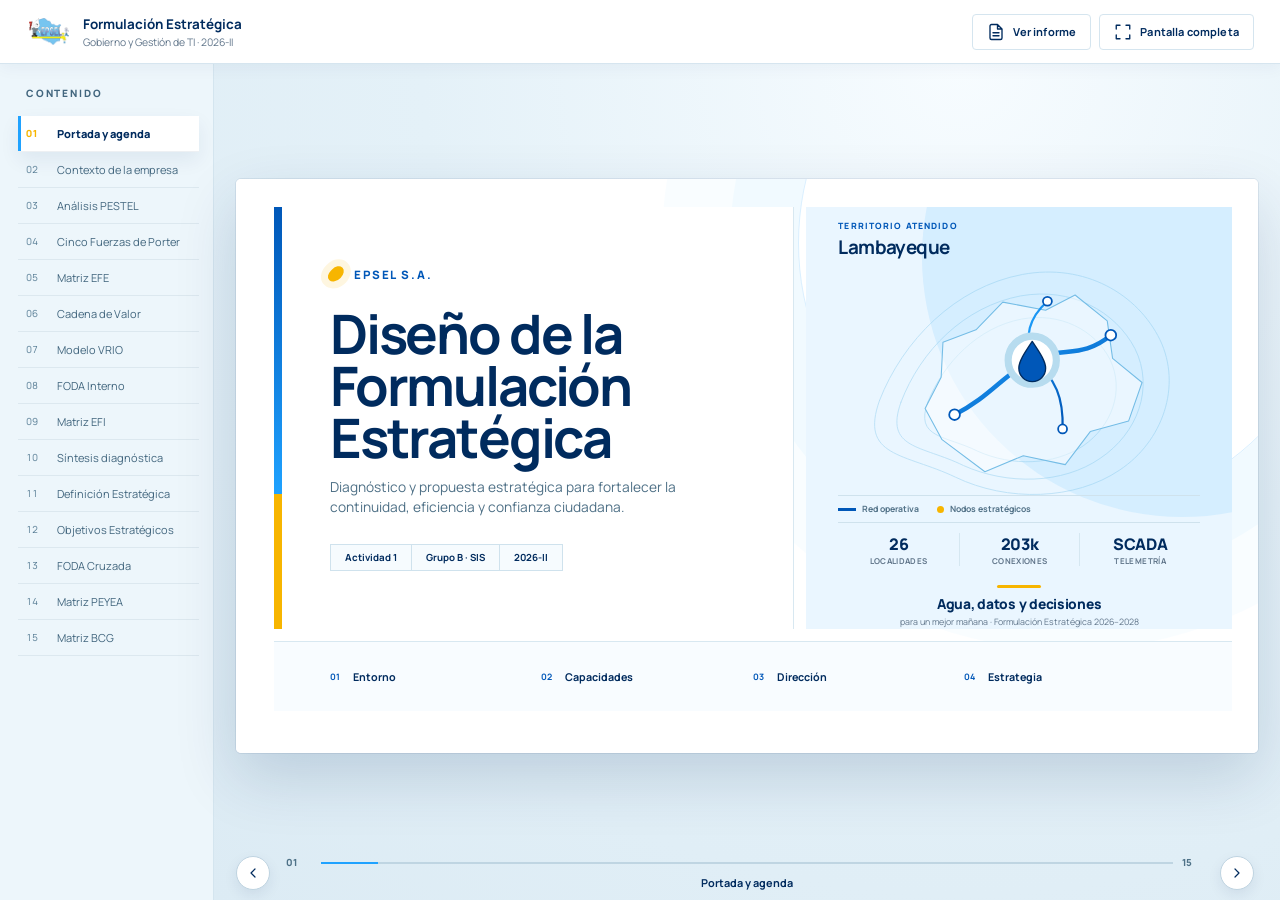
==== commit f4803325: "Actualiza presentación estratégica de EPSEL" ====
--- a/index2.html
+++ b/index2.html
@@ -12,6 +12,14 @@
   <link rel="stylesheet" href="style2.css">
 </head>
 <body>
+<!--
+THESIS: Una sala de situación hidráulica convierte cada diapositiva en una decisión legible y rechaza la cuadrícula corporativa de tarjetas simultáneas.
+OWN-WORLD: Azul abisal, blanco mineral, cian de telemetría y amarillo de señal; reglas técnicas, superficies planas y diagramas de infraestructura.
+STORY: La audiencia reconoce primero la conclusión, luego la relación entre datos y abre la evidencia solo cuando la exposición la necesita.
+FIRST VIEWPORT: Navegación oscura y compacta; escenario claro de gran escala; portada asimétrica con título dominante y señal hidráulica viva.
+FORM: Sala de situación de infraestructura, dirección seis; seed 5034571d.
+FINISH: unreviewed and undocumented is unfinished; this build ends with the finish review, the verdict, and DESIGN.md
+-->
 <svg class="svg-sprite" aria-hidden="true">
   <symbol id="i-home" viewBox="0 0 24 24"><path d="m3 11 9-8 9 8v9a1 1 0 0 1-1 1h-5v-7H9v7H4a1 1 0 0 1-1-1z"/></symbol>
   <symbol id="i-drop" viewBox="0 0 24 24"><path d="M12 2S5 10 5 15a7 7 0 0 0 14 0c0-5-7-13-7-13Z"/></symbol>
@@ -55,20 +63,80 @@
           <div class="cover-meta"><span>Actividad 1</span><span>Grupo B · SIS</span><span>2026-II</span></div>
         </div>
         <div class="cover-visual" aria-hidden="true">
-          <div class="water-system"><span class="tank"></span><span class="tower"></span><span class="pipe pipe-a"></span><span class="pipe pipe-b"></span><span class="node node-a"></span><span class="node node-b"></span><span class="signal signal-a"></span><span class="signal signal-b"></span></div>
-          <p>Agua, datos y decisiones<br>para un mejor mañana.</p>
+          <div class="atlas-map-visual">
+            <div class="atlas-map-caption"><span>Territorio atendido</span><strong>Lambayeque</strong></div>
+            <svg viewBox="0 0 360 280" class="atlas-map-svg">
+              <defs>
+                <linearGradient id="atlasFlow" x1="0" y1="0" x2="1" y2="1">
+                  <stop offset="0" stop-color="#1fa2ff"/><stop offset="1" stop-color="#0057b8"/>
+                </linearGradient>
+              </defs>
+              <g class="atlas-contours">
+                <path d="M24 174C50 107 109 47 184 33c70-13 129 22 154 73 25 52 3 114-45 146-50 34-126 36-184 8-57-27-108-22-85-86Z"/>
+                <path d="M48 176C70 118 119 69 182 57c57-10 106 17 128 59 22 44 3 95-39 123-42 29-104 30-153 8-47-23-89-18-70-71Z"/>
+                <path d="M78 176c18-45 57-84 105-93 43-8 82 12 99 45 17 35 2 75-30 97-33 22-80 23-118 6-36-18-71-14-56-55Z"/>
+              </g>
+              <path class="atlas-territory" d="M94 218 75 183l18-35 2-39 37-14 30-31 48 9 33-17 36 29 6 42 33 27-15 43-43 12-28 37-47-10-43 18Z"/>
+              <path class="atlas-route atlas-route-main" d="M108 190C148 170 165 143 195 129c34-16 55-1 88-28"/>
+              <path class="atlas-route atlas-route-branch" d="M195 129c-9-27-4-47 17-66M195 129c27 20 35 43 34 77"/>
+              <g class="atlas-nodes"><circle cx="108" cy="190" r="6"/><circle cx="195" cy="129" r="8"/><circle cx="283" cy="101" r="6"/><circle cx="212" cy="63" r="5"/><circle cx="229" cy="206" r="5"/></g>
+              <g class="atlas-core"><circle cx="195" cy="129" r="27"/><path d="M195 108c-8 12-15 22-15 30a15 15 0 0 0 30 0c0-8-7-18-15-30Z"/></g>
+            </svg>
+            <div class="atlas-map-legend"><span><i></i>Red operativa</span><span><i></i>Nodos estratégicos</span></div>
+            <div class="emblem-stats atlas-stats">
+              <div><b>26</b><span>Localidades</span></div>
+              <div><b>203k</b><span>Conexiones</span></div>
+              <div><b>SCADA</b><span>Telemetría</span></div>
+            </div>
+          </div>
+          <div class="cover-tagline">
+            <strong>Agua, datos y decisiones</strong>
+            <span>para un mejor mañana · Formulación Estratégica 2026–2028</span>
+          </div>
         </div>
         <ol class="agenda"><li><b>01</b> Entorno</li><li><b>02</b> Capacidades</li><li><b>03</b> Dirección</li><li><b>04</b> Estrategia</li></ol>
       </article>
 
       <article class="slide" data-title="Contexto de la empresa" id="slide-2">
-        <header class="slide-head"><h2>Contexto institucional de EPSEL</h2><p>La empresa presta servicios esenciales en Lambayeque y gestiona su operación bajo regulación, planificación pública y apoyo transitorio.</p></header>
-        <div class="context-layout">
-          <div class="territory-map" aria-label="Ámbito de operación">
-            <svg viewBox="0 0 520 330" role="img" aria-label="Diagrama territorial de Lambayeque"><path class="map-shape" d="M83 71 168 34l92 31 79-20 95 62-20 83 43 66-101 43-89-24-76 31-93-58 20-71-52-46z"/><path class="map-route" d="M119 202c71-88 172 28 295-53"/><circle cx="193" cy="153" r="12"/><circle cx="302" cy="202" r="10"/><circle cx="373" cy="134" r="9"/></svg>
-            <div><strong>28 localidades</strong><span>Chiclayo, Lambayeque y Ferreñafe</span></div>
-          </div>
-          <dl class="context-facts"><div><dt>Regulador</dt><dd>SUNASS</dd><small>Tarifas, calidad y metas de gestión</small></div><div><dt>Marco</dt><dd>PEI 2024–2028</dd><small>Objetivos con seguimiento anual</small></div><div><dt>Situación</dt><dd>RAT</dd><small>Apoyo transitorio bajo conducción de OTASS</small></div><div><dt>Servicio</dt><dd>Esencial</dd><small>Agua potable, alcantarillado y potabilización</small></div><div><dt>Gestión</dt><dd>Institucional</dd><small>Planeamiento, transparencia e integridad</small></div><div><dt>Resultado esperado</dt><dd>Continuidad</dd><small>Con calidad, sostenibilidad y confianza</small></div></dl>
+        <header class="slide-head context-head">
+          <span class="context-kicker">02 · Territorio, escala y gobernanza</span>
+          <h2>EPSEL en Lambayeque: una red regional bajo presión</h2>
+          <p>La escala física del servicio convive con baja continuidad, dependencia de inversión pública y presión sobre la liquidez.</p>
+        </header>
+
+        <div class="context-editorial-stage">
+          <section class="context-narrative" aria-label="Escala principal del servicio">
+            <span class="context-overline">Escala del servicio</span>
+            <strong class="context-big-number">203,542</strong>
+            <b class="context-big-label">conexiones activas</b>
+            <p>926,798 habitantes urbanos atendidos mediante cuatro gerencias zonales.</p>
+
+            <div class="context-service-pulse">
+              <div><span>Continuidad promedio</span><b>12.94 h/día</b><i style="--pulse:54%"></i></div>
+              <div><span>Presión promedio</span><b>6.42 m.c.a.</b><i style="--pulse:64%"></i></div>
+            </div>
+
+            <div class="context-coverage">
+              <div><span>Agua potable</span><b>79.34% <em>→ 84.92%</em></b></div>
+              <div><span>Alcantarillado</span><b>70.38% <em>→ 74.56%</em></b></div>
+            </div>
+          </section>
+
+          <figure class="hydro-territory" aria-label="Ilustración editorial del sistema hídrico regional de EPSEL">
+            <img src="assets/epsel-territory-editorial-v1.png" alt="Territorio costero conectado desde una fuente y reservorio hacia una planta de tratamiento y tres núcleos urbanos" />
+            <figcaption><b>26 localidades</b><span>en 3 provincias</span></figcaption>
+            <div class="province-signal signal-lambayeque"><i></i><b>Lambayeque · 17%</b><span>34,602 conexiones · 11.2 h/d</span></div>
+            <div class="province-signal signal-chiclayo"><i></i><b>Chiclayo · 76%</b><span>154,692 conexiones · 14.1 h/d</span></div>
+            <div class="province-signal signal-ferrenafe"><i></i><b>Ferreñafe · 7%</b><span>14,248 conexiones · 10.5 h/d</span></div>
+            <span class="source-tag">Tinajones · 320 MMC</span>
+          </figure>
+        </div>
+
+        <div class="context-governance-rail" aria-label="Condiciones institucionales y financieras">
+          <section><span>Regulación</span><b>SUNASS · D.L. 1280</b><small>Metas, tarifas y calidad del servicio.</small></section>
+          <section><span>Gobernanza</span><b>RAT · OTASS</b><small>Intervención vigente y estructura de 4 zonales.</small></section>
+          <section><span>Dirección 2024–2028</span><b>PEI · 4 objetivos SMART</b><small>Cobertura, solvencia, modernización y resiliencia.</small></section>
+          <section class="context-finance"><span>Tensión financiera</span><b>S/ 58.62 M externos</b><small>frente a S/ 2.41 M propios · Mora: S/ 31.27 M</small></section>
         </div>
         <a class="slide-source" href="docs/Informe_Actividad_1_Formulacion_Estrategica.pdf#page=2" target="_blank" rel="noopener">Informe · pp. 2–3</a>
       </article>
@@ -77,166 +145,761 @@
         <header class="slide-head"><h2>Entorno PESTEL de EPSEL</h2><p>Las políticas sectoriales y la tecnología abren oportunidades; el clima, los costos y la regulación elevan la presión operativa.</p></header>
         <div class="pestel-layout">
           <ol class="pestel-list">
-            <li><span class="factor-icon"><svg><use href="#i-building"/></svg></span><b>Político</b><p>Inversión pública y coordinación con OTASS.</p><em>Oportunidad estatal</em></li>
-            <li><span class="factor-icon"><svg><use href="#i-energy"/></svg></span><b>Económico</b><p>Tarifas reguladas y costo energético.</p><em>Presión operativa</em></li>
-            <li><span class="factor-icon"><svg><use href="#i-users"/></svg></span><b>Social</b><p>Crecimiento urbano y brechas de cobertura.</p><em>Mayor exigencia</em></li>
-            <li class="is-key"><span class="factor-icon"><svg><use href="#i-sensor"/></svg></span><b>Tecnológico</b><p>Telemetría, medición y canales digitales.</p><em>Palanca crítica</em></li>
-            <li><span class="factor-icon"><svg><use href="#i-storm"/></svg></span><b>Ecológico</b><p>El Niño, sequía y calidad hídrica.</p><em>Riesgo sistémico</em></li>
-            <li><span class="factor-icon"><svg><use href="#i-scale"/></svg></span><b>Legal</b><p>SUNASS y sistemas de mejora continua.</p><em>Cumplimiento</em></li>
+            <li><span class="factor-icon"><svg><use href="#i-building"/></svg></span><b>Político</b><p>Fondeo público PNSU (S/ 49.17 M) y conducción técnica OTASS para inversión de emergencia.</p><em>Oportunidad estatal</em></li>
+            <li><span class="factor-icon"><svg><use href="#i-energy"/></svg></span><b>Económico</b><p>Tarifas reguladas por PMO SUNASS, morosidad de S/ 31.27 M y alza de costos energéticos.</p><em>Presión financiera</em></li>
+            <li><span class="factor-icon"><svg><use href="#i-users"/></svg></span><b>Social</b><p>926,798 habitantes; brechas de continuidad (12.94 h/día) y aniegos frecuentes en lluvias.</p><em>Demanda ciudadana</em></li>
+            <li class="is-key"><span class="factor-icon"><svg><use href="#i-sensor"/></svg></span><b>Tecnológico</b><p>Macromedición, telemetría SCADA en pozos y reservorios, y canal digital App Gotitas.</p><em>Palanca crítica</em></li>
+            <li><span class="factor-icon"><svg><use href="#i-storm"/></svg></span><b>Ecológico</b><p>El Niño recurrente, colapso de alcantarillado sin drenaje pluvial y sedimentación de fuentes.</p><em>Riesgo climático</em></li>
+            <li><span class="factor-icon"><svg><use href="#i-scale"/></svg></span><b>Legal</b><p>Ley N.° 32041 (gestión de calidad obligatoria), fiscalización SUNASS/OEFA y normativa VMA.</p><em>Marco normativo</em></li>
           </ol>
-          <div class="telemetry-graphic" aria-label="Red inteligente de agua"><div class="graphic-label">Lectura para exponer</div><ul class="pestel-signals"><li><b>Oportunidad</b><span>Financiamiento público y modernización tecnológica.</span></li><li><b>Riesgo</b><span>El Niño, sequía y contaminación de fuentes.</span></li><li><b>Respuesta</b><span>Telemetría, micromedición y atención digital.</span></li></ul><span class="tg-pipe"></span><span class="tg-branch"></span><span class="tg-meter"><svg><use href="#i-sensor"/></svg></span><span class="tg-pulse p1"></span><span class="tg-pulse p2"></span><strong>La tecnología permite anticipar fallas y sostener la continuidad.</strong></div>
+          
+          <div class="scada-system-box" aria-label="Monitoreo y Telemetría Operativa SCADA">
+            <div class="scada-header">
+              <div class="scada-title-wrap">
+                <span class="scada-pill">SISTEMA SCADA Y TELEMETRÍA</span>
+                <strong>Monitoreo Operativo en Tiempo Real</strong>
+              </div>
+              <!-- Mini Ilustración de Manómetro y Red Hidráulica -->
+              <svg viewBox="0 0 90 40" class="scada-mini-gauge" aria-hidden="true">
+                <!-- Tubo base -->
+                <rect x="5" y="24" width="80" height="8" rx="4" fill="#e0f2fe" stroke="#1fa2ff" stroke-width="1.5" />
+                <!-- Ramal vertical al manómetro -->
+                <rect x="41" y="16" width="8" height="10" fill="#0057b8" />
+                <!-- Esfera del manómetro -->
+                <circle cx="45" cy="12" r="11" fill="#ffffff" stroke="#002b5e" stroke-width="2" />
+                <!-- Aguja indicadora -->
+                <line x1="45" y1="12" x2="49" y2="6" stroke="#f7b500" stroke-width="2" stroke-linecap="round" />
+                <circle cx="45" cy="12" r="2" fill="#002b5e" />
+                <!-- Ondas de telemetría -->
+                <path d="M 64 6 A 12 12 0 0 1 64 18" fill="none" stroke="#f7b500" stroke-width="1.5" stroke-linecap="round" />
+                <path d="M 69 3 A 16 16 0 0 1 69 21" fill="none" stroke="#f7b500" stroke-width="1.5" stroke-linecap="round" stroke-dasharray="2 2" />
+              </svg>
+            </div>
+
+            <div class="scada-stages">
+              <div class="scada-stage stage-source">
+                <div class="stage-icon"><svg><use href="#i-database"/></svg></div>
+                <div class="stage-body">
+                  <b>1. SCADA · Fuentes y Pozos</b>
+                  <span>Control de nivel en reservorios y pozos tubulares P-1 al P-12.</span>
+                </div>
+              </div>
+
+              <div class="scada-connector">
+                <svg viewBox="0 0 24 24"><path d="M12 4v14m-5-5l5 5 5-5" stroke="#0057b8" stroke-width="2.5" fill="none" stroke-linecap="round" stroke-linejoin="round"/></svg>
+              </div>
+
+              <div class="scada-stage stage-sensors">
+                <div class="stage-icon"><svg><use href="#i-sensor"/></svg></div>
+                <div class="stage-body">
+                  <b>2. SENSORES · Presión y Redes</b>
+                  <span>Telemedición de presión (6.42 mca) para anticipar roturas (0.14 rot/km-mes).</span>
+                </div>
+              </div>
+
+              <div class="scada-connector">
+                <svg viewBox="0 0 24 24"><path d="M12 4v14m-5-5l5 5 5-5" stroke="#0057b8" stroke-width="2.5" fill="none" stroke-linecap="round" stroke-linejoin="round"/></svg>
+              </div>
+
+              <div class="scada-stage stage-dispatch">
+                <div class="stage-icon"><svg><use href="#i-target"/></svg></div>
+                <div class="stage-body">
+                  <b>3. MEDICIÓN · Macromedición y ANF</b>
+                  <span>Válvulas reguladoras e integración de macromedidores para contener 51.10% ANF.</span>
+                </div>
+              </div>
+            </div>
+
+            <div class="scada-callout">
+              <span class="live-dot"></span>
+              <span>Monitoreo 24/7 para estabilizar continuidad frente al estándar regulatorio de 10 mca.</span>
+            </div>
+          </div>
+        </div>
+        <div class="pestel-strip">
+          <div><b>Respaldo Financiero PNSU y OTASS</b><span>Disponibilidad de transferencias por S/ 58.62 M para reposición de colectores y redes críticas frente a S/ 2.41 M de RDR.</span></div>
+          <div><b>Fiscalización y Sanciones Regulatorias</b><span>Supervisión de SUNASS, ANA y OEFA ante densidad de roturas de 0.14 rot/km-mes que triplica la meta de tolerancia de 0.05.</span></div>
+          <div><b>Normativa VMA en Efluentes</b><span>Facultad legal (D.S. 010-2019-VIVIENDA) para fiscalizar y cobrar excesos a comercios e industrias que dañan la red de alcantarillado.</span></div>
+          <div><b>Mitigación de Vulnerabilidad Climática</b><span>Necesidad de drenaje pluvial segregado en Chiclayo para evitar el ingreso masivo de aguas de lluvia a la red sanitaria.</span></div>
         </div>
         <a class="slide-source" href="docs/Informe_Actividad_1_Formulacion_Estrategica.pdf#page=4" target="_blank" rel="noopener">Informe · pp. 4–9</a>
       </article>
 
       <article class="slide slide-porter" data-title="Cinco Fuerzas de Porter" id="slide-4">
         <header class="slide-head"><h2>Presiones competitivas sobre EPSEL</h2><p>La dependencia de proveedores y los sustitutos pesan más que la rivalidad formal, inexistente dentro del ámbito concesionado.</p></header>
-        <div class="porter-map" role="group" aria-label="Cinco fuerzas que presionan a EPSEL">
-          <svg class="porter-links" viewBox="0 0 1000 360" preserveAspectRatio="none" role="img" aria-labelledby="porter-links-title porter-links-desc">
-            <title id="porter-links-title">Presiones competitivas sobre EPSEL</title>
-            <desc id="porter-links-desc">Proveedores, usuarios y regulador, sustitutos, nuevos entrantes y rivalidad directa convergen sobre EPSEL.</desc>
-            <defs><marker id="porter-arrow" markerWidth="8" markerHeight="8" refX="7" refY="4" orient="auto"><path d="M0 0 8 4 0 8Z"/></marker></defs>
-            <path d="M500 92V112"/>
-            <path d="M270 180H420"/>
-            <path d="M730 180H580"/>
-            <path d="M500 272V248"/>
-            <path d="M790 286H650Q638 286 638 274V224Q638 212 626 212H580"/>
-          </svg>
-          <div class="porter-core"><svg><use href="#i-drop"/></svg><strong>EPSEL</strong><span>Servicio esencial</span></div>
-          <div class="force force-top force-high"><b>Proveedores</b><strong>Alta</strong><span>La inversión depende de S/ 49.17 M del PNSU y S/ 9.45 M de OTASS.</span></div>
-          <div class="force force-right force-medium"><b>Usuarios</b><strong>Bajo / moderado</strong><span>203,542 conexiones; la morosidad llegó a S/ 31.27 M.</span></div>
-          <div class="force force-bottom force-medium"><b>Sustitutos</b><strong>Moderada</strong><span>Fuentes propias y abastecimiento alternativo donde no existe cobertura.</span></div>
-          <div class="force force-left force-low"><b>Nuevos entrantes</b><strong>Nula</strong><span>Barreras legales, regulatorias y alta inversión en redes y plantas.</span></div>
-          <div class="force force-corner force-low"><b>Rivalidad directa</b><strong>Nula</strong><span>Monopolio natural; SUNASS ejerce la presión de desempeño.</span></div>
+        
+        <div class="porter-system-layout" role="region" aria-label="Diagrama de las Cinco Fuerzas de Porter para EPSEL">
+          <!-- Arriba: Proveedores -->
+          <div class="porter-card pcard-top">
+            <div class="pcard-head">
+              <b>Poder de Proveedores</b>
+              <span class="pcard-badge badge-high">Muy Alto · 4.2</span>
+            </div>
+            <p>Inversión condicionada en >95% al fondeo externo de PNSU (S/ 49.17 M) y OTASS (S/ 9.45 M) frente a S/ 2.41 M propios.</p>
+          </div>
+
+          <!-- Conector Superior hacia Hub -->
+          <div class="porter-vector-vert vector-top-in">
+            <span class="vector-tag tag-high">Dependencia de Fondeo Externo</span>
+            <svg viewBox="0 0 20 28"><path d="M10 2v20m-5-5l5 5 5-5" stroke="#dc2626" stroke-width="2.5" fill="none" stroke-linecap="round" stroke-linejoin="round"/></svg>
+          </div>
+
+          <!-- Fila Central: Usuarios -> EPSEL <- Sustitutos -->
+          <div class="porter-middle-row">
+            <!-- Izquierda: Usuarios -->
+            <div class="porter-card pcard-left">
+              <div class="pcard-head">
+                <b>Poder de Usuarios</b>
+                <span class="pcard-badge badge-mid">Moderado · 3.0</span>
+              </div>
+              <p>203,542 conexiones cautivas; cartera morosa de S/ 31.27 M que erosiona la liquidez operativa.</p>
+            </div>
+
+            <div class="porter-vector-horiz vector-left-in">
+              <span class="vector-tag tag-mid">Cartera Morosa</span>
+              <svg viewBox="0 0 28 20"><path d="M2 10h20m-5-5l5 5-5 5" stroke="#f7b500" stroke-width="2.5" fill="none" stroke-linecap="round" stroke-linejoin="round"/></svg>
+            </div>
+
+            <!-- Hub Central EPSEL -->
+            <div class="porter-hub">
+              <div class="hub-core">
+                <span class="hub-icon"><svg><use href="#i-drop"/></svg></span>
+                <strong>EPSEL S.A.</strong>
+                <small>Monopolio Natural</small>
+                <em>Supervisión SUNASS</em>
+              </div>
+            </div>
+
+            <div class="porter-vector-horiz vector-right-in">
+              <svg viewBox="0 0 28 20"><path d="M26 10H6m5-5l-5 5 5 5" stroke="#f7b500" stroke-width="2.5" fill="none" stroke-linecap="round" stroke-linejoin="round"/></svg>
+              <span class="vector-tag tag-mid">Pozos y Cisternas</span>
+            </div>
+
+            <!-- Derecha: Sustitutos -->
+            <div class="porter-card pcard-right">
+              <div class="pcard-head">
+                <b>Amenaza de Sustitutos</b>
+                <span class="pcard-badge badge-mid">Moderada-Alta · 3.8</span>
+              </div>
+              <p>Camiones cisterna informales en periurbano y pozos propios en sector industrial y comercial.</p>
+            </div>
+          </div>
+
+          <!-- Conector Inferior desde Abajo hacia Hub -->
+          <div class="porter-vector-vert vector-bottom-in">
+            <svg viewBox="0 0 20 28"><path d="M10 26V6m-5 5l5-5 5 5" stroke="#60758a" stroke-width="2" stroke-dasharray="3 3" fill="none" stroke-linecap="round" stroke-linejoin="round"/></svg>
+            <span class="vector-tag tag-low">Barrera Concesional Regulada</span>
+          </div>
+
+          <!-- Abajo: Nuevos Entrantes y Rivalidad -->
+          <div class="porter-card pcard-bottom">
+            <div class="pcard-head">
+              <b>Nuevos Entrantes y Rivalidad Directa</b>
+              <span class="pcard-badge badge-low">Nula · 1.1 / 1.2</span>
+            </div>
+            <p>Barreras de entrada infranqueables: monopolio natural con exclusividad de concesión en 26 localidades.</p>
+          </div>
+        </div>
+
+        <div class="porter-takeaways">
+          <div><b>1. Supervisión Regulatoria Directa</b><span>La disciplina del servicio no proviene de la competencia sino de las metas de gestión, tarifas y penalidades impuestas por SUNASS.</span></div>
+          <div><b>2. Vulnerabilidad de Capital de Trabajo</b><span>El alto poder de proveedores estatales condiciona la capacidad de renovación de redes al ritmo de aprobaciones burocráticas del gobierno central.</span></div>
+          <div><b>3. Riesgo de Pérdida Comercial</b><span>La falta de continuidad empuja a sectores con capacidad de pago hacia fuentes alternativas privadas no facturadas.</span></div>
         </div>
         <a class="slide-source" href="docs/Informe_Actividad_1_Formulacion_Estrategica.pdf#page=11" target="_blank" rel="noopener">Informe · p. 11</a>
       </article>
 
       <article class="slide slide-data" data-title="Matriz EFE" id="slide-5">
         <header class="slide-head"><h2>Matriz EFE: respuesta externa por debajo del promedio</h2><p>El puntaje 2.15 muestra que la empresa todavía no aprovecha plenamente el financiamiento, la tecnología y la coordinación sectorial.</p></header>
-        <div class="score-story">
-          <div class="score-hero"><span>Puntaje EFE</span><strong>2.15</strong><div class="score-scale"><i></i><b>1.0</b><b>2.5</b><b>4.0</b></div></div>
-          <div class="score-drivers"><h3>Factores con mayor peso</h3><div><span>O1 · 0.45</span><b>Financiamiento del PNSU y OTASS para inversiones.</b></div><div><span>O2 · 0.30</span><b>MRSE para proteger y financiar las fuentes hídricas.</b></div><div><span>A2/A4 · 0.20</span><b>Fiscalización y Agua No Facturada condicionan la respuesta.</b></div><p><strong>Lectura para exponer:</strong> 2.15 está por debajo del punto medio 2.50. EPSEL identifica oportunidades, pero todavía responde con debilidad frente al entorno.</p></div>
-        </div>
-        <dl class="evidence-strip"><div><dt>Financiamiento PNSU</dt><dd>S/ 49.17 M</dd></div><div><dt>Agua no facturada</dt><dd>51.10%</dd></div><div><dt>Lectura estratégica</dt><dd>Convertir recursos externos en capacidad operativa medible.</dd></div></dl>
+        <div class="efe-grid-layout">
+          <div class="efe-score-panel">
+            <span class="panel-eyebrow">Diagnóstico Global</span>
+            <div class="efe-score-display">
+              <strong>2.15</strong>
+              <span class="score-badge badge-warning">Respuesta Débil</span>
+            </div>
+            <div class="chart-canvas-wrap efe-canvas-wrap">
+              <canvas id="efeChart" aria-label="Indicador de Puntaje EFE 2.15 frente a 2.50" role="img"></canvas>
+            </div>
+            <div class="efe-scale-labels">
+              <span>1.0 Débil</span>
+              <span class="threshold">2.50 Promedio</span>
+              <span>4.0 Fuerte</span>
+            </div>
+            <div class="efe-balance-pills">
+              <div><span>Oportunidades (Peso 0.40)</span><b>Puntaje: 1.20</b></div>
+              <div><span>Amenazas (Peso 0.60)</span><b>Puntaje: 0.95</b></div>
+            </div>
+            <div class="efe-gap-callout">
+              <span>Brecha frente a respuesta media</span>
+              <strong>−0.35</strong>
+              <small>2.15 actual → 2.50 referencia</small>
+            </div>
+            <div class="diagnostic-bar">
+              <strong>Balance de Exposición Externa:</strong> Puntuación de 2.15 frente a la media referencial de 2.50. Las amenazas representan el 60% del peso ponderado, superando la capacidad de respuesta actual de EPSEL.
+            </div>
+          </div>
+
+          <div class="efe-factors-panel panel-opportunities">
+            <div class="panel-header">
+              <svg><use href="#i-drop"/></svg>
+              <div><h3>Oportunidades del Entorno</h3><small>Peso total: 0.40 · Puntaje ponderado: 1.20</small></div>
+            </div>
+            <ul class="efe-factor-list">
+              <li>
+                <div class="factor-head"><b>O1 · Acceso a fondos PNSU y OTASS</b><span>Peso 0.15 · Pts: 0.45</span></div>
+                <p>S/ 49.17 M del PNSU y S/ 9.45 M de OTASS disponibles frente a S/ 2.41 M de RDR.</p>
+              </li>
+              <li>
+                <div class="factor-head"><b>O2 · Retribución Hídrica (MRSE)</b><span>Peso 0.10 · Pts: 0.30</span></div>
+                <p>Incorporados al PMO de SUNASS para financiar la conservación de fuentes en cuencas.</p>
+              </li>
+              <li>
+                <div class="factor-head"><b>O3 · Integración de prestadores</b><span>Peso 0.08 · Pts: 0.24</span></div>
+                <p>Facultad para fusionar pequeños prestadores y generar economías de escala.</p>
+              </li>
+              <li>
+                <div class="factor-head"><b>O4 · Normativa de descargas VMA</b><span>Peso 0.07 · Pts: 0.21</span></div>
+                <p>Control y cobro por exceso a usuarios no domésticos para proteger redes y recaudar.</p>
+              </li>
+            </ul>
+          </div>
+
+          <div class="efe-factors-panel panel-threats">
+            <div class="panel-header">
+              <svg><use href="#i-storm"/></svg>
+              <div><h3>Amenazas y Presiones</h3><small>Peso total: 0.60 · Puntaje ponderado: 0.95</small></div>
+            </div>
+            <ul class="efe-factor-list">
+              <li>
+                <div class="factor-head"><b>A1 · Lluvias intensas sin drenaje pluvial</b><span>Peso 0.15 · Pts: 0.15</span></div>
+                <p>Sobrecarga hidráulica, atoros masivos y afloramientos durante lluvias de El Niño.</p>
+              </li>
+              <li>
+                <div class="factor-head"><b>A2 · Fiscalización SUNASS / OEFA</b><span>Peso 0.10 · Pts: 0.20</span></div>
+                <p>Densidad de roturas de 0.14 rot/km-mes frente a meta de 0.05 eleva sanciones.</p>
+              </li>
+              <li>
+                <div class="factor-head"><b>A4 · Agua No Facturada y micromedición</b><span>Peso 0.10 · Pts: 0.20</span></div>
+                <p>51.10% de pérdida en redes y solo 36.16% de conexiones con medidor operativo.</p>
+              </li>
+              <li>
+                <div class="factor-head"><b>A5 · Conflictividad judicial laboral</b><span>Peso 0.08 · Pts: 0.16</span></div>
+                <p>1,196 expedientes activos (804 laborales) representan contingencias de liquidez.</p>
+              </li>
+              <li>
+                <div class="factor-head"><b>A3 · Inconsistencia demográfica tarifaria</b><span>Peso 0.10 · Pts: 0.10</span></div>
+                <p>El estudio tarifario mantiene 926,798 habitantes constantes, aunque varios distritos registran crecimiento individual.</p>
+              </li>
+              <li>
+                <div class="factor-head"><b>A6 · Interferencia de obras viales</b><span>Peso 0.07 · Pts: 0.14</span></div>
+                <p>Obras municipales sin aviso dañan redes de agua y alcantarillado, provocando roturas, pérdidas y afectación del servicio.</p>
+              </li>
+            </ul>
+          </div>
+        </div>
+
+        <dl class="evidence-strip efe-evidence-strip">
+          <div><dt>Fondeo PNSU + OTASS</dt><dd>S/ 58.62 M</dd></div>
+          <div><dt>Agua No Facturada</dt><dd>51.10%</dd></div>
+          <div><dt>Juicios Laborales</dt><dd>804 exp.</dd></div>
+          <div><dt>Densidad de Roturas</dt><dd>0.14 rot/km-m</dd></div>
+          <div><dt>Directriz de Gestión</dt><dd>Acelerar ejecución de inversiones y control de pérdidas antes de nuevas crisis climáticas.</dd></div>
+        </dl>
         <a class="slide-source" href="docs/Informe_Actividad_1_Formulacion_Estrategica.pdf#page=12" target="_blank" rel="noopener">Informe · p. 12</a>
       </article>
 
       <article class="slide" data-title="Cadena de Valor" id="slide-6">
         <header class="slide-head"><h2>Cadena de valor: infraestructura fuerte y gestión fragmentada</h2><p>La captación y el tratamiento poseen escala; la distribución, la medición y la atención concentran las pérdidas de valor.</p></header>
         <ol class="value-chain">
-          <li><span><svg><use href="#i-drop"/></svg></span><b>Captación</b><p>Raca Rumi hasta 75 m³/s; Tinajones almacena 320 millones de m³.</p></li>
-          <li><span><svg><use href="#i-building"/></svg></span><b>Producción</b><p>PTAP 1: 700 l/s. PTAP 2: 750 l/s, con control físico y bacteriológico.</p></li>
-          <li class="chain-key"><span><svg><use href="#i-pipe"/></svg></span><b>Distribución</b><p>Cuatro zonas operativas abastecen 28 localidades de Lambayeque.</p></li>
-          <li><span><svg><use href="#i-storm"/></svg></span><b>Saneamiento</b><p>Pampa de Perros y San José tratan 93,850 m³ de aguas residuales al día.</p></li>
-          <li><span><svg><use href="#i-users"/></svg></span><b>Servicio</b><p>Facturación y reclamos dependen de solo 36.16% de micromedición.</p></li>
+          <li><span><svg><use href="#i-drop"/></svg></span><b>Captación</b><p>Raca Rumi hasta 75 m³/s; Reservorio Tinajones almacena 320 MMC y pozos profundos.</p></li>
+          <li><span><svg><use href="#i-building"/></svg></span><b>Producción</b><p>PTAP 1 (700 l/s) y PTAP 2 (750 l/s): 1,450 l/s instalados con control bacteriológico.</p></li>
+          <li class="chain-key"><span><svg><use href="#i-pipe"/></svg></span><b>Distribución</b><p>4 zonales y 26 localidades; infraestructura crítica con 51.10% de ANF y roturas.</p></li>
+          <li><span><svg><use href="#i-users"/></svg></span><b>Comercial</b><p>203,542 conexiones con 36.16% micromedición leída; facturación de S/ 114.65 M.</p></li>
+          <li><span><svg><use href="#i-storm"/></svg></span><b>Saneamiento</b><p>PTAR Pampa de Perros y San José tratan 93,850 m³/d; reclamos gestionados en SICDESA.</p></li>
         </ol>
-        <div class="chain-support"><span>Infraestructura</span><span>Tecnología y datos</span><span>Talento</span><span>Gobierno y control</span></div>
-        <p class="chain-reading"><strong>Lectura para exponer:</strong> la infraestructura de captación y tratamiento es robusta. La pérdida de valor aparece en distribución, medición, cobranza y resolución de reclamos.</p>
-        <div class="speaker-grid chain-actions"><div><b>Cuello de botella</b><span>Distribución y medición: allí se materializan pérdidas, baja presión y menor continuidad.</span></div><div><b>Acción prioritaria</b><span>Integrar macromedición, telemetría y control de fugas con responsables por zona.</span></div><div><b>Resultado esperado</b><span>Más agua facturada, incidencias visibles y decisiones basadas en datos.</span></div></div>
+        <div class="chain-support">
+          <span>Infraestructura: Gerencia General, OCI y Oficina de Control e Integridad</span>
+          <span>Gestión Financiera: GAF y presupuesto de inversión S/ 61.03 M (PNSU/OTASS/RDR)</span>
+          <span>Tecnologías de Información: Jefatura de TIC, App Gotitas y sistema SICDESA</span>
+          <span>Talento y Cumplimiento: 804 juicios laborales, capacitación y fiscalización VMA</span>
+        </div>
+        <div class="diagnostic-bar">
+          <strong>Diagnóstico Operativo de la Cadena:</strong> La robustez de escala en captación y tratamiento (1,450 l/s nominales) se degrada en las fases de distribución y comercialización debido a obsolescencia de redes, baja micromedición y reclamos prolongados.
+        </div>
+        <div class="speaker-grid chain-actions">
+          <div><b>Cuello de Botella en Redes</b><span>El 51.10% de agua no facturada y la densidad de roturas (0.14 rot/km-mes) deterioran el margen financiero y la continuidad en la red secundaria.</span></div>
+          <div><b>Modernización Comercial</b><span>Elevar la micromedición del 36.16% al 85.03% (meta PEI 2028) e integrar telemetría para suprimir facturaciones presuntivas y recuperar cobranza.</span></div>
+          <div><b>Control de Saneamiento</b><span>Fiscalizar descargas no domésticas mediante normativa VMA para prevenir colapsos de colectores y optimizar las PTAR Pampa de Perros y San José.</span></div>
+        </div>
         <a class="slide-source" href="docs/Informe_Actividad_1_Formulacion_Estrategica.pdf#page=13" target="_blank" rel="noopener">Informe · pp. 13–17</a>
       </article>
 
       <article class="slide" data-title="Modelo VRIO" id="slide-7">
         <header class="slide-head"><h2>Ventajas sostenidas y capacidades imitables</h2><p>VRIO separa los activos difíciles de replicar de las plataformas digitales que aún ofrecen una ventaja temporal.</p></header>
         <div class="vrio-table" role="table" aria-label="Evaluación VRIO">
-          <div class="vrio-row vrio-header" role="row"><span>Recurso</span><span>V</span><span>R</span><span>I</span><span>O</span><span>Resultado</span></div>
-          <div class="vrio-row" role="row"><b>Captación y tratamiento</b><i class="yes">●</i><i class="yes">●</i><i class="yes">●</i><i class="yes">●</i><strong class="best">Ventaja sostenible</strong></div>
-          <div class="vrio-row" role="row"><b>Cobertura y presencia regional</b><i class="yes">●</i><i class="yes">●</i><i class="yes">●</i><i class="yes">●</i><strong class="best">Ventaja sostenible</strong></div>
-          <div class="vrio-row" role="row"><b>Gotitas y pago virtual</b><i class="yes">●</i><i>○</i><i>○</i><i class="yes">●</i><strong>Ventaja temporal</strong></div>
-          <div class="vrio-row" role="row"><b>SICDESA y gestión de reclamos</b><i class="yes">●</i><i>○</i><i>○</i><i class="yes">●</i><strong>Paridad competitiva</strong></div>
-          <div class="vrio-row" role="row"><b>Trayectoria desde 1930</b><i class="yes">●</i><i class="yes">●</i><i class="yes">●</i><i class="yes">●</i><strong class="best">Ventaja sostenible</strong></div>
-        </div>
-        <p class="slide-conclusion"><strong>Lectura para exponer:</strong> las ventajas sostenidas provienen de activos difíciles de replicar y de la presencia territorial. Las plataformas digitales aportan valor, pero otras empresas pueden imitarlas.</p>
-        <div class="vrio-guide"><span><b>V</b> genera valor</span><span><b>R</b> es escaso</span><span><b>I</b> es difícil de imitar</span><span><b>O</b> está organizado</span><strong>Decisión: proteger la infraestructura y convertir los canales digitales en capacidades integradas.</strong></div>
+          <div class="vrio-row vrio-header" role="row"><span>Recurso / Capacidad Institucional</span><span>V</span><span>R</span><span>I</span><span>O</span><span>Implicancia Competitiva</span></div>
+          <div class="vrio-row" role="row"><b>Infraestructura de captación y tratamiento (Tinajones, PTAP 1 y 2)</b><i class="yes">●</i><i class="yes">●</i><i class="yes">●</i><i class="yes">●</i><strong class="best">Ventaja sostenible</strong></div>
+          <div class="vrio-row" role="row"><b>Cobertura geográfica en 4 zonas (24 localidades)</b><i class="yes">●</i><i class="yes">●</i><i class="yes">●</i><i class="yes">●</i><strong class="best">Ventaja sostenible</strong></div>
+          <div class="vrio-row" role="row"><b>Trayectoria histórica en saneamiento (desde 1930)</b><i class="yes">●</i><i class="yes">●</i><i class="yes">●</i><i class="yes">●</i><strong class="best">Ventaja sostenible</strong></div>
+          <div class="vrio-row" role="row"><b>App Gotitas y portal de pagos virtuales</b><i class="yes">●</i><i>○</i><i>○</i><i class="yes">●</i><strong>Ventaja temporal</strong></div>
+          <div class="vrio-row" role="row"><b>Sistema SICDESA (gestión y trazabilidad de reclamos)</b><i class="yes">●</i><i>○</i><i>○</i><i class="yes">●</i><strong>Paridad competitiva</strong></div>
+          <div class="vrio-row" role="row"><b>Programa de Integridad y control formalizado</b><i class="yes">●</i><i>○</i><i>○</i><i class="yes">●</i><strong>Paridad competitiva</strong></div>
+          <div class="vrio-row" role="row"><b>Oficina de Control de Gestión Empresarial e Integridad</b><i class="yes">●</i><i class="yes">●</i><i>~</i><i class="yes">●</i><strong>Ventaja temporal</strong></div>
+          <div class="vrio-row" role="row"><b>Cultura organizacional y principios éticos explícitos</b><i class="yes">●</i><i>~</i><i class="yes">●</i><i>?</i><strong>Potencial sostenible</strong></div>
+        </div>
+        <div class="speaker-grid vrio-cards">
+          <div><b>1. Núcleo Físico Inimitable</b><span>Tinajones (320 MMC), las PTAP y la red territorial son activos de capital irreplicables en Lambayeque que blindan la operación frente a competidores.</span></div>
+          <div><b>2. Capacidades Digitales Imitables</b><span>Gotitas y SICDESA facilitan la atención ciudadana pero representan estándares sectoriales que cualquier EPS puede implementar sin exclusividad.</span></div>
+          <div><b>3. Mandato de Transformación TI</b><span>Integrar las plataformas comerciales con telemetría SCADA y macromedición para convertir sistemas aislados en capacidades integradas de alto impacto.</span></div>
+        </div>
+        <div class="vrio-guide"><span><b>V</b> genera valor</span><span><b>R</b> es escaso</span><span><b>I</b> es difícil de imitar</span><span><b>O</b> está organizado</span><strong>Decisión: blindar la infraestructura hidráulica y transformar los canales digitales en capacidades integradas.</strong></div>
         <a class="slide-source" href="docs/Informe_Actividad_1_Formulacion_Estrategica.pdf#page=27" target="_blank" rel="noopener">Informe · p. 27</a>
       </article>
 
       <article class="slide" data-title="FODA Interno" id="slide-8">
         <header class="slide-head"><h2>Fortalezas institucionales y debilidades de servicio</h2><p>EPSEL combina infraestructura y experiencia regional con restricciones en atención, trámites y consolidación de la gestión.</p></header>
         <div class="foda-split">
-          <section><h3>Fortalezas</h3><ul><li><b>Infraestructura:</b> Tinajones y dos plantas de tratamiento.</li><li><b>Cobertura:</b> cuatro zonas operativas y presencia regional.</li><li><b>Experiencia:</b> más de 90 años en saneamiento.</li><li><b>Canales:</b> atención presencial, bancos, web y Gotitas.</li><li><b>Gobierno:</b> alianzas sectoriales y programa de integridad.</li></ul></section>
+          <section>
+            <h3>Fortalezas Institucionales</h3>
+            <ul>
+              <li><b>Infraestructura mayor:</b> Tinajones (320 MMC) y PTAP 1 y 2 con capacidad combinada de 1,450 l/s.</li>
+              <li><b>Cobertura territorial:</b> estructura zonal en 3 provincias abasteciendo 203,542 conexiones.</li>
+              <li><b>Experiencia sectorial:</b> más de 90 años de operación histórica continua en saneamiento regional.</li>
+              <li><b>Canales diversificados:</b> atención bancaria, virtual y aplicación móvil corporativa Gotitas.</li>
+              <li><b>Procesos comerciales:</b> procedimientos y reclamos normados bajo directivas de SUNASS.</li>
+              <li><b>Mecanismo social:</b> rebaja de intereses moratorios a familias en condición de vulnerabilidad.</li>
+              <li><b>Alianzas sectoriales:</b> convenios activos con SEDAPAL, GIZ, SUNASS, INACAL y MVCS.</li>
+              <li><b>Integridad:</b> Programa de Integridad formalmente aprobado para el ejercicio 2026.</li>
+            </ul>
+          </section>
           <div class="foda-axis"><svg><use href="#i-shield"/></svg><span>capacidad</span><i></i><span>fricción</span></div>
-          <section><h3>Debilidades</h3><ul><li><b>Atención:</b> horario presencial restringido a dos días.</li><li><b>Reclamos:</b> pueden superar 90 días hábiles.</li><li><b>Trámites:</b> múltiples requisitos documentales.</li><li><b>Control:</b> área de integridad aún en consolidación.</li><li><b>Gestión:</b> permanencia en el régimen de apoyo de OTASS.</li></ul></section>
-        </div>
-        <div class="speaker-grid foda-reading"><div><b>Qué conservar</b><span>Infraestructura, cobertura regional, experiencia y relaciones sectoriales.</span></div><div><b>Qué corregir</b><span>Tiempos de atención, trazabilidad de reclamos y exceso de requisitos.</span></div><div><b>Implicancia</b><span>La ventaja técnica no se traduce todavía en una experiencia ciudadana consistente.</span></div></div>
+          <section>
+            <h3>Debilidades Operativas</h3>
+            <ul>
+              <li><b>Atención presencial:</b> horario restringido a solo dos días a la semana en la sede central.</li>
+              <li><b>Tiempos de reclamo:</b> procesos que se prolongan hasta 90 días hábiles en apelación TRASS.</li>
+              <li><b>Cartera morosa:</b> S/ 31,266,821.22 inmovilizados en deudas de usuarios de tres meses a más.</li>
+              <li><b>Pérdidas en red:</b> 51.10% de Agua No Facturada y solo 36.16% de micromedición leída.</li>
+              <li><b>Conflictividad legal:</b> 1,196 juicios activos, de los cuales 804 corresponden a litigios laborales.</li>
+              <li><b>Cultura sanitaria:</b> mal uso vecinal del alcantarillado que provoca colapsos y sobrecostos.</li>
+              <li><b>Régimen de intervención:</b> permanencia bajo el Régimen de Apoyo Transitorio (RAT) de OTASS.</li>
+            </ul>
+          </section>
+        </div>
+        <div class="speaker-grid foda-reading">
+          <div><b>Ventajas Físicas a Preservar</b><span>Capacidad de potabilización de 1,450 l/s, almacenamiento de Tinajones y exclusividad de concesión territorial en Lambayeque.</span></div>
+          <div><b>Brechas Operativas Críticas</b><span>Restricción en atención ciudadana, trámites burocráticos y demoras de hasta 90 días en resolución de reclamos en TRASS-SUNASS.</span></div>
+          <div><b>Mandato de Transformación TI</b><span>Desarrollar interoperabilidad entre plataformas comerciales y operativas para convertir ventajas físicas en servicio oportuno.</span></div>
+        </div>
         <a class="slide-source" href="docs/Informe_Actividad_1_Formulacion_Estrategica.pdf#page=27" target="_blank" rel="noopener">Informe · pp. 27–28</a>
       </article>
 
       <article class="slide slide-data" data-title="Matriz EFI" id="slide-9">
         <header class="slide-head"><h2>Matriz EFI: capacidad interna moderada</h2><p>El puntaje 2.82 refleja una base favorable para mejorar, sostenida principalmente por infraestructura y cobertura geográfica.</p></header>
-        <div class="efi-layout">
-          <div class="efi-score"><span>Puntaje EFI</span><strong>2.82</strong><p>Capacidad interna por encima del promedio</p><small>Fortalezas: 2.25<br>Debilidades: 0.57</small></div>
-          <div class="balance-bars"><div><span>Peso fortalezas</span><i><b style="--value:65%"></b></i><em>0.65 del total; infraestructura aporta 0.60 y cobertura 0.40.</em></div><div><span>Peso debilidades</span><i><b style="--value:35%"></b></i><em>0.35 del total; atención restringida y reclamos concentran riesgo.</em></div><blockquote><strong>Lectura para exponer:</strong> EPSEL dispone de recursos internos valiosos. El resultado no elimina las debilidades, pero demuestra capacidad para ejecutar un plan de mejora.</blockquote></div>
-        </div>
-        <div class="speaker-grid efi-priorities"><div><b>Base para mejorar</b><span>Infraestructura y presencia territorial sostienen el resultado de 2.82.</span></div><div><b>Riesgo interno</b><span>La atención limitada y los reclamos prolongados deterioran la confianza.</span></div><div><b>Siguiente paso</b><span>Convertir fortalezas físicas en control operativo, digitalización y servicio oportuno.</span></div></div>
+        <div class="efi-grid-layout">
+          <div class="efi-score-panel">
+            <span class="panel-eyebrow">Diagnóstico Interno</span>
+            <div class="efe-score-display">
+              <strong>2.82</strong>
+              <span class="score-badge" style="background:#e0f2fd;color:var(--blue);border:1px solid #bce4fb">Capacidad Favorable</span>
+            </div>
+            <div class="chart-canvas-wrap efi-canvas-wrap">
+              <canvas id="efiChart" aria-label="Balance de Factores Internos EFI: Fortalezas vs Debilidades" role="img"></canvas>
+            </div>
+            <div class="efe-scale-labels">
+              <span>1.0 Débil</span>
+              <span class="threshold">2.50 Promedio</span>
+              <span>4.0 Fuerte</span>
+            </div>
+            <div class="efe-balance-pills">
+              <div><span>Fortalezas (Peso 0.65)</span><b>Puntaje: 2.25</b></div>
+              <div><span>Debilidades (Peso 0.35)</span><b>Puntaje: 0.57</b></div>
+            </div>
+            <div class="diagnostic-bar">
+              <strong>Balance de Capacidad Interna:</strong> Puntuación de 2.82 sobre el estándar referencial de 2.50. Las fortalezas en infraestructura y escala física compensan las debilidades en atención presencial y cobranza.
+            </div>
+          </div>
+
+          <div class="efe-factors-panel panel-strengths">
+            <div class="panel-header">
+              <svg><use href="#i-shield"/></svg>
+              <div><h3>Fortalezas Determinantes</h3><small>Peso total: 0.65 · Puntaje ponderado: 2.25</small></div>
+            </div>
+            <ul class="efe-factor-list">
+              <li>
+                <div class="factor-head"><b>F1 · Infraestructura mayor (Tinajones, PTAP 1 y 2)</b><span>Peso 0.15 · Pts: 0.60</span></div>
+                <p>Capacidad instalada de potabilización de 1,450 l/s y reservorio de 320 MMC.</p>
+              </li>
+              <li>
+                <div class="factor-head"><b>F2 · Cobertura geográfica en 4 gerencias zonales</b><span>Peso 0.10 · Pts: 0.40</span></div>
+                <p>Atención descentralizada en 26 localidades y 203,542 conexiones activas.</p>
+              </li>
+              <li>
+                <div class="factor-head"><b>F3 · Diversificación de canales comerciales</b><span>Peso 0.08 · Pts: 0.24</span></div>
+                <p>App Gotitas, plataforma virtual y convenios de recaudación bancaria.</p>
+              </li>
+              <li>
+                <div class="factor-head"><b>F4 · Procesos comerciales normados SUNASS</b><span>Peso 0.08 · Pts: 0.24</span></div>
+                <p>Estandarización procedimental y directivas regulatorias aplicadas.</p>
+              </li>
+              <li>
+                <div class="factor-head"><b>F5/F8 · Alianzas y Programa de Integridad 2026</b><span>Peso 0.13 · Pts: 0.39</span></div>
+                <p>Convenios de asistencia técnica (GIZ/SEDAPAL) y control institucional formalizado.</p>
+              </li>
+            </ul>
+          </div>
+
+          <div class="efe-factors-panel panel-weaknesses">
+            <div class="panel-header">
+              <svg><use href="#i-scale"/></svg>
+              <div><h3>Debilidades Críticas</h3><small>Peso total: 0.35 · Puntaje ponderado: 0.57</small></div>
+            </div>
+            <ul class="efe-factor-list">
+              <li>
+                <div class="factor-head"><b>D4 · Pérdidas físicas y clandestinaje (ANF)</b><span>Peso 0.06 · Pts: 0.12</span></div>
+                <p>51.10% de agua no facturada y solo 36.16% de conexiones con medidor operativo.</p>
+              </li>
+              <li>
+                <div class="factor-head"><b>D3 · Elevada cartera comercial morosa</b><span>Peso 0.06 · Pts: 0.12</span></div>
+                <p>S/ 31,266,821.22 inmovilizados en deudas vencidas de más de tres meses.</p>
+              </li>
+              <li>
+                <div class="factor-head"><b>D5 · Empresa bajo régimen RAT de OTASS</b><span>Peso 0.05 · Pts: 0.10</span></div>
+                <p>Intervención administrativa originada por insolvencia y fragilidad de gestión.</p>
+              </li>
+              <li>
+                <div class="factor-head"><b>D1 · Atención presencial solo 2 días/semana</b><span>Peso 0.07 · Pts: 0.07</span></div>
+                <p>Horario restrictivo en sede central que genera cuellos de botella y descontento.</p>
+              </li>
+              <li>
+                <div class="factor-head"><b>D2 · Reclamos prolongados hasta 90 días</b><span>Peso 0.06 · Pts: 0.06</span></div>
+                <p>Tiempos excesivos de tramitación que escalan a controversias ante TRASS-SUNASS.</p>
+              </li>
+            </ul>
+          </div>
+        </div>
+
+        <dl class="evidence-strip efi-evidence-strip">
+          <div><dt>Puntaje EFI</dt><dd>2.82</dd></div>
+          <div><dt>Peso Fortalezas</dt><dd>65% (2.25)</dd></div>
+          <div><dt>Peso Debilidades</dt><dd>35% (0.57)</dd></div>
+          <div><dt>Conexiones Totales</dt><dd>203,542</dd></div>
+          <div><dt>Directriz de Gestión</dt><dd>Aprovechar la base física de gran escala para corregir la fragmentación comercial, la morosidad y los tiempos de atención.</dd></div>
+        </dl>
         <a class="slide-source" href="docs/Informe_Actividad_1_Formulacion_Estrategica.pdf#page=28" target="_blank" rel="noopener">Informe · pp. 28–29</a>
       </article>
 
       <article class="slide slide-synthesis" data-title="Síntesis diagnóstica" id="slide-10">
         <header class="slide-head"><h2>Balance diagnóstico: capacidad interna y respuesta externa</h2><p>EPSEL cuenta con activos y experiencia, pero las pérdidas de agua, la medición limitada y la morosidad reducen su capacidad de respuesta.</p></header>
         <div class="synthesis-grid">
-          <section class="anf"><span>Agua no facturada</span><strong>51.10%</strong><i></i><p>La pérdida operativa domina el diagnóstico estratégico.</p><small>Micromedición <b>36.16%</b></small></section>
-          <section class="strategic-balance"><span>Balance estratégico</span><div><b>EFE</b><strong>2.15</strong><i><em style="--value:54%"></em></i><small>Respuesta externa insuficiente</small></div><div><b>EFI</b><strong>2.82</strong><i><em style="--value:71%"></em></i><small>Capacidad interna moderada</small></div><p>El reto: conectar activos, datos y decisiones operativas.</p></section>
-          <section class="smart-network"><span>Red operativa inteligente</span><div class="network-diagram"><i class="network-line nl-a"></i><i class="network-line nl-b"></i><i class="network-line nl-c"></i><b class="network-node nn-a"></b><b class="network-node nn-b"></b><b class="network-node nn-c"></b><div class="network-meter"><svg><use href="#i-sensor"/></svg></div></div><strong>IoT · Telemetría · SCADA</strong><p>Presión, fugas y roturas visibles antes de convertirse en crisis.</p></section>
-        </div>
-        <ul class="priority-line diagnostic-facts"><li><b>12.94 h/día</b><span>continuidad promedio</span></li><li><b>6.42 m.c.a.</b><span>presión promedio</span></li><li><b>S/ 31.27 M</b><span>deuda de tres meses a más</span></li></ul>
+          <section class="anf">
+            <span>Agua no facturada</span>
+            <div class="chart-canvas-wrap anf-canvas-wrap">
+              <canvas id="anfChart" aria-label="Gráfico de Agua No Facturada 51.10% vs Facturada 48.90%" role="img"></canvas>
+            </div>
+            <div class="anf-meta">
+              <strong>51.10%</strong>
+              <p>Pérdida en redes de distribución.</p>
+              <small>Micromedición actual: <b>36.16%</b></small>
+            </div>
+          </section>
+          <section class="strategic-balance">
+            <span>Balance estratégico</span>
+            <div class="chart-canvas-wrap balance-canvas-wrap">
+              <canvas id="balanceChart" aria-label="Balance Estratégico EFE 2.15 vs EFI 2.82 frente a referencia 2.50" role="img"></canvas>
+            </div>
+            <p>El reto: conectar activos, datos y decisiones operativas.</p>
+          </section>
+          <section class="smart-network"><span>Red operativa inteligente</span><div class="network-diagram" aria-hidden="true"><div class="network-source"><svg><use href="#i-drop"/></svg></div><i class="network-flow nf-main"></i><i class="network-flow nf-branch"></i><i class="network-flow nf-return"></i><b class="network-point np-source"></b><b class="network-point np-sensor"></b><b class="network-point np-action"></b><div class="network-meter"><svg><use href="#i-sensor"/></svg><small>24/7</small></div><span class="network-label nl-source">Fuente</span><span class="network-label nl-sensor">Sensor</span><span class="network-label nl-action">Acción</span></div><strong>IoT · Telemetría · SCADA</strong><p>Presión, fugas y roturas visibles antes de convertirse en crisis.</p></section>
+        </div>
+        <ul class="priority-line diagnostic-facts">
+          <li><b>12.94 h/día</b><span>continuidad promedio</span></li>
+          <li><b>6.42 m.c.a.</b><span>presión promedio</span></li>
+          <li><b>S/ 31.27 M</b><span>deuda de 3 meses a más</span></li>
+        </ul>
         <a class="slide-source" href="docs/Informe_Actividad_1_Formulacion_Estrategica.pdf#page=56" target="_blank" rel="noopener">Síntesis del informe</a>
       </article>
 
       <article class="slide" data-title="Definición Estratégica" id="slide-11">
-        <header class="slide-head"><h2>Definición estratégica y brechas de formulación</h2><p>La misión y la visión expresan el servicio público, aunque omiten capacidades internas y un horizonte temporal verificable.</p></header>
-        <div class="definition-layout">
-          <section><span>Misión</span><blockquote>Brindar agua potable y saneamiento con eficiencia, calidad, sostenibilidad y equidad.</blockquote><p>Define usuarios, servicios y filosofía. No menciona tecnología, territorio ni desarrollo del personal.</p></section>
-          <section><span>Visión</span><blockquote>Ser reconocida por un servicio eficiente y responsable con la sociedad y el ambiente.</blockquote><p>Es clara y breve, pero no establece el año ni etapas para medir el reconocimiento esperado.</p></section>
-          <div class="values-line"><b>Trabajo en equipo</b><b>Honestidad</b><b>Protección ambiental</b><b>Calidad</b><b>Responsabilidad</b><b>Respeto</b></div>
-          <div class="fce-list"><span>Ampliación y calidad</span><span>Sostenibilidad financiera</span><span>Ejecución de inversiones</span><span>Gestión y talento</span><span>Riesgos de desastres</span></div>
-          <p class="definition-note"><strong>Lectura para exponer:</strong> los factores clave sí recogen las prioridades operativas. La formulación institucional debe incorporar transformación digital, talento y una meta temporal.</p>
-          <div class="speaker-callout"><b>Criterio de mejora</b><span>Una definición estratégica completa debe conectar propósito público, capacidades digitales, desarrollo del personal y resultados verificables hacia 2028.</span></div>
+        <header class="slide-head"><h2>Definición estratégica y brechas de formulación</h2><p>La misión y la visión expresan el servicio público, pero requieren integrar capacidades tecnológicas, talento y un horizonte temporal verificable.</p></header>
+        <div class="definition-grid-box">
+          <section class="definition-card">
+            <span>Misión Institucional Actual</span>
+            <blockquote>"Brindar servicios de agua potable y saneamiento en el ámbito de su administración con eficiencia, calidad, sostenibilidad y equidad, contribuyendo a la salud y bienestar de la población."</blockquote>
+            <div class="gap-analysis">
+              <b>Brechas Técnicas Identificadas</b>
+              Omite la adopción de tecnologías de información, la cobertura territorial descentralizada en 4 zonas y el desarrollo de competencias del talento humano.
+            </div>
+          </section>
+          <section class="definition-card">
+            <span>Visión Institucional Actual</span>
+            <blockquote>"Ser una empresa líder y modelo a nivel regional y nacional, reconocida por brindar servicios de agua potable y saneamiento eficientes, con calidad y responsabilidad social y ambiental."</blockquote>
+            <div class="gap-analysis">
+              <b>Brechas Técnicas Identificadas</b>
+              Carece de horizonte temporal explícito (meta definida al 2028 o 2030) y de indicadores cuantitativos verificables de posicionamiento y satisfacción ciudadana.
+            </div>
+          </section>
+        </div>
+
+        <div class="fce-grid">
+          <div class="fce-item"><b>FCE 1 · Cobertura y Calidad</b><span>Meta PEI 2028:</span><strong>Agua 84.92% · 14.14 h/d</strong></div>
+          <div class="fce-item"><b>FCE 2 · Sostenibilidad Financiera</b><span>Recaudación ordinaria:</span><strong>S/ 135.5 M · Mora &lt; S/ 8.9 M</strong></div>
+          <div class="fce-item"><b>FCE 3 · Ejecución de Inversiones</b><span>Fondos PNSU y OTASS:</span><strong>100% de ejecución (S/ 58.6 M)</strong></div>
+          <div class="fce-item"><b>FCE 4 · Gestión y Talento</b><span>Modernización interna:</span><strong>97% capacitado · 100% digital</strong></div>
+          <div class="fce-item"><b>FCE 5 · Resiliencia Climática</b><span>Riesgo de desastres:</span><strong>Planes PGRD anuales vigentes</strong></div>
+        </div>
+
+        <div class="values-line">
+          <b>Trabajo en equipo</b><b>Honestidad</b><b>Protección ambiental</b><b>Calidad y mejora continua</b><b>Responsabilidad social</b><b>Respeto al usuario</b>
+        </div>
+
+        <div class="diagnostic-bar">
+          <strong>Alineamiento Estratégico Requerido:</strong> La reformulación de la misión y visión debe articular el propósito de servicio público con la transformación digital, la profesionalización del personal y metas cuantitativas hacia el 2028.
         </div>
         <a class="slide-source" href="docs/Informe_Actividad_1_Formulacion_Estrategica.pdf#page=30" target="_blank" rel="noopener">Informe · pp. 30–34</a>
       </article>
 
       <article class="slide" data-title="Objetivos Estratégicos" id="slide-12">
-        <header class="slide-head"><h2>Objetivos estratégicos 2024–2028</h2><p>Cada objetivo cuenta con indicadores anuales que permiten seguir el acceso, las finanzas, la gestión institucional y la resiliencia.</p></header>
-        <ol class="objectives">
-          <li><b>OE1</b><div><strong>Acceso y calidad</strong><p>Ampliar agua potable y alcantarillado sin descuidar continuidad y presión.</p><small>2028: agua 84.92% · alcantarillado 74.56% · continuidad 14.14 h/día</small></div><svg><use href="#i-drop"/></svg></li>
-          <li><b>OE2</b><div><strong>Gestión financiera</strong><p>Mejorar ingresos, reducir pérdidas y elevar la ejecución de inversiones.</p><small>2028: ANF 38.24% · micromedición 85.03% · deuda S/ 8.92 M</small></div><svg><use href="#i-chart"/></svg></li>
-          <li><b>OE3</b><div><strong>Fortalecimiento institucional</strong><p>Desarrollar al personal, digitalizar información y ordenar los procesos.</p><small>2028: personal capacitado 97% · legajos digitalizados 100%</small></div><svg><use href="#i-database"/></svg></li>
-          <li><b>OE4</b><div><strong>Gestión del riesgo</strong><p>Mantener planes operativos y recursos para responder a eventos naturales y antrópicos.</p><small>Meta: un plan de riesgos vigente por año durante 2024–2028</small></div><svg><use href="#i-shield"/></svg></li>
-        </ol>
-        <p class="objective-reading"><strong>Secuencia para exponer:</strong> OE1 define el valor entregado al ciudadano; OE2 asegura los recursos; OE3 desarrolla la capacidad de ejecución; y OE4 protege la continuidad ante riesgos.</p>
+        <header class="slide-head"><h2>Objetivos estratégicos 2024–2028</h2><p>Cuatro objetivos articulados con metas SMART anuales para ampliar el acceso, recuperar la solvencia, modernizar procesos y mitigar riesgos.</p></header>
+        <div class="objectives-grid">
+          <div class="objective-card">
+            <div class="obj-badge"><svg><use href="#i-drop"/></svg><span>OE1</span></div>
+            <div class="obj-content">
+              <h3>Acceso, Calidad y Continuidad del Servicio</h3>
+              <p>Ampliación de cobertura y optimización de presiones hidráulicas en el ámbito urbano de Lambayeque.</p>
+              <dl class="obj-metrics">
+                <div><dt>Agua Potable</dt><dd>79.34% ➔ 84.92%</dd></div>
+                <div><dt>Alcantarillado</dt><dd>70.38% ➔ 74.56%</dd></div>
+                <div><dt>Continuidad Promedio</dt><dd>12.94 h/d ➔ 14.14 h/d</dd></div>
+                <div><dt>Presión en Red</dt><dd>6.42 ➔ 10.00 mca</dd></div>
+              </dl>
+            </div>
+          </div>
+
+          <div class="objective-card">
+            <div class="obj-badge"><svg><use href="#i-chart"/></svg><span>OE2</span></div>
+            <div class="obj-content">
+              <h3>Sostenibilidad Económica y Financiera</h3>
+              <p>Contención de pérdidas físicas y comerciales, recuperación de cartera morosa y aumento de recaudación.</p>
+              <dl class="obj-metrics">
+                <div><dt>Agua No Facturada</dt><dd>51.10% ➔ 38.24%</dd></div>
+                <div><dt>Micromedición</dt><dd>36.16% ➔ 85.03%</dd></div>
+                <div><dt>Mora &gt; 3 Meses</dt><dd>S/ 31.2 M ➔ S/ 8.92 M</dd></div>
+                <div><dt>Recaudación Anual</dt><dd>S/ 114.6 M ➔ S/ 135.5 M</dd></div>
+              </dl>
+            </div>
+          </div>
+
+          <div class="objective-card">
+            <div class="obj-badge"><svg><use href="#i-database"/></svg><span>OE3</span></div>
+            <div class="obj-content">
+              <h3>Modernización Institucional y Competencias</h3>
+              <p>Transformación digital de expedientes, estandarización de procesos y capacitación técnica de personal.</p>
+              <dl class="obj-metrics">
+                <div><dt>Personal Capacitado</dt><dd>45.0% ➔ 97.0%</dd></div>
+                <div><dt>Legajos Digitales</dt><dd>15.0% ➔ 100.0%</dd></div>
+                <div><dt>Gestión de Calidad</dt><dd>Ley 32041 (ISO 9001)</dd></div>
+                <div><dt>Integridad</dt><dd>100% Medidas 2026</dd></div>
+              </dl>
+            </div>
+          </div>
+
+          <div class="objective-card">
+            <div class="obj-badge"><svg><use href="#i-shield"/></svg><span>OE4</span></div>
+            <div class="obj-content">
+              <h3>Gestión del Riesgo de Desastres y Resiliencia</h3>
+              <p>Mitigación ante Fenómeno El Niño, protección de captaciones y ejecución del Fondo de Reserva para contingencias.</p>
+              <dl class="obj-metrics">
+                <div><dt>Planes PGRD Vigentes</dt><dd>1 Plan Anual (100%)</dd></div>
+                <div><dt>Fondo de Reserva</dt><dd>100% de Ejecución</dd></div>
+                <div><dt>Fichas de Emergencia</dt><dd>Aprobación expedita</dd></div>
+                <div><dt>Catálogo GIS</dt><dd>Redes y colectores</dd></div>
+              </dl>
+            </div>
+          </div>
+        </div>
+
+        <div class="diagnostic-bar">
+          <strong>Articulación Sistémica PEI 2024–2028:</strong> El cumplimiento de cobertura (OE1) exige recursos de eficiencia comercial (OE2), ejecutados por personal calificado (OE3) sobre infraestructura protegida ante riesgos climáticos (OE4).
+        </div>
         <a class="slide-source" href="docs/Informe_Actividad_1_Formulacion_Estrategica.pdf#page=35" target="_blank" rel="noopener">Informe · pp. 35–43</a>
       </article>
 
       <article class="slide" data-title="FODA Cruzada" id="slide-13">
-        <header class="slide-head"><h2>Estrategias derivadas del FODA cruzado</h2><p>El cruce TOWS convierte las fortalezas y debilidades en líneas de acción frente a las oportunidades y amenazas del entorno.</p></header>
-        <div class="tows-map">
-          <section class="tows-fo"><span>FO · Escalar</span><ul><li>Financiar ampliación y modernización con PNSU y OTASS.</li><li>Incorporar telemetría y macromedición en producción y redes.</li></ul></section>
-          <section class="tows-do"><span>DO · Transformar</span><ul><li>Digitalizar trámites y seguimiento de reclamos.</li><li>Consolidar control de gestión con asistencia técnica e indicadores.</li></ul></section>
-          <section class="tows-fa"><span>FA · Proteger</span><ul><li>Usar la infraestructura para sostener continuidad ante El Niño.</li><li>Fortalecer procesos comerciales frente a exigencias regulatorias.</li></ul></section>
-          <section class="tows-da"><span>DA · Corregir</span><ul><li>Mejorar educación sanitaria en zonas vulnerables.</li><li>Asegurar trazabilidad de cobranzas y cumplimiento de metas.</li></ul></section>
-          <div class="tows-center"><svg><use href="#i-target"/></svg><b>Foco</b><span>eficiencia + confianza</span></div>
-        </div>
-        <div class="tows-sequence"><b>Orden sugerido de ejecución</b><span>1. Medir pérdidas y desempeño</span><span>2. Integrar trámites y reclamos</span><span>3. Ejecutar inversiones priorizadas</span><span>4. Comunicar resultados al ciudadano</span></div>
+        <header class="slide-head"><h2>Estrategias derivadas del FODA cruzado</h2><p>El cruce TOWS convierte las fortalezas y debilidades en líneas de acción frente a las oportunidades y amenazas del entorno regional.</p></header>
+        <div class="tows-matrix-box">
+          <section class="tows-quad tows-fo">
+            <div class="tows-quad-head"><strong>Estrategias FO (Max-Max)</strong><span>Escalar</span></div>
+            <ul class="tows-list">
+              <li><b>FO1:</b> Ejecutar obras de ampliación y modernización con fondos transferidos por PNSU (S/ 49.17 M) y OTASS (S/ 9.45 M).</li>
+              <li><b>FO2:</b> Potenciar canales digitales (App Gotitas y pagos web) para ampliar atención remota y reducir trámites presenciales.</li>
+              <li><b>FO3:</b> Incorporar telemetría SCADA y macromedición para control en tiempo real de pozos y plantas de tratamiento.</li>
+            </ul>
+          </section>
+
+          <section class="tows-quad tows-do">
+            <div class="tows-quad-head"><strong>Estrategias DO (Min-Max)</strong><span>Transformar</span></div>
+            <ul class="tows-list">
+              <li><b>DO1:</b> Digitalizar y simplificar trámites administrativos para eliminar la restricción presencial de solo dos días por semana.</li>
+              <li><b>DO2:</b> Articular asistencia técnica con SUNASS y OTASS para agilizar procedimientos y acortar tiempos de reclamo.</li>
+              <li><b>DO4:</b> Cumplir metas de gestión del Régimen de Apoyo Transitorio (RAT) para superar causales de intervención externa.</li>
+            </ul>
+          </section>
+
+          <section class="tows-quad tows-fa">
+            <div class="tows-quad-head"><strong>Estrategias FA (Max-Min)</strong><span>Proteger</span></div>
+            <ul class="tows-list">
+              <li><b>FA1:</b> Blindar infraestructura mayor de captación (Tinajones y Raca Rumi) para sostener continuidad ante El Niño.</li>
+              <li><b>FA2:</b> Fortalecer procesos comerciales y de calidad para responder eficientemente a fiscalizaciones de SUNASS y OEFA.</li>
+              <li><b>FA3:</b> Integrar macromedición masiva con detección de clandestinaje para frenar el 51.10% de Agua No Facturada.</li>
+            </ul>
+          </section>
+
+          <section class="tows-quad tows-da">
+            <div class="tows-quad-head"><strong>Estrategias DA (Min-Min)</strong><span>Corregir</span></div>
+            <ul class="tows-list">
+              <li><b>DA1:</b> Desarrollar programas de educación sanitaria y fiscalización VMA para prevenir colapsos en redes de alcantarillado.</li>
+              <li><b>DA3:</b> Reforzar trazabilidad y seguridad en cobranzas para neutralizar riesgos de suplantación y pérdidas comerciales.</li>
+              <li><b>DA4:</b> Focalizar inversiones de reposición en sectores con mayor morosidad (S/ 31.27 M) y alta densidad de roturas.</li>
+            </ul>
+          </section>
+        </div>
+
+        <div class="tows-roadmap">
+          <div><b>Paso 1 · Contención</b><span>Medición y detección de fugas para reducir el 51.10% de pérdidas físicas.</span></div>
+          <div><b>Paso 2 · Omnicanalidad</b><span>Convergencia total de App Gotitas y SICDESA para agilizar reclamos.</span></div>
+          <div><b>Paso 3 · Inversión Fondeada</b><span>Ejecución del 100% de los S/ 58.62 M transferidos por PNSU y OTASS.</span></div>
+          <div><b>Paso 4 · Resiliencia</b><span>Planes de contingencia y georreferenciación GIS ante Fenómeno El Niño.</span></div>
+        </div>
         <a class="slide-source" href="docs/Informe_Actividad_1_Formulacion_Estrategica.pdf#page=44" target="_blank" rel="noopener">Informe · pp. 44–45</a>
       </article>
 
       <article class="slide" data-title="Matriz PEYEA" id="slide-14">
         <header class="slide-head"><h2>Posición competitiva y prioridades de inversión</h2><p>La fortaleza de la industria sostiene a EPSEL, mientras la inestabilidad del entorno y las brechas operativas limitan su avance.</p></header>
         <div class="peyea-layout">
-          <div class="peyea-chart" role="img" aria-label="Matriz PEYEA, posición competitiva"><span class="axis axis-x"></span><span class="axis axis-y"></span><b class="quad q1">Conservador</b><b class="quad q2">Agresivo</b><b class="quad q3">Defensivo</b><b class="quad q4">Competitivo</b><i class="peyea-point"></i><em class="vector"></em></div>
-          <div class="peyea-reading"><span>Coordenadas</span><div><b>X</b><strong>+1.16</strong><b>Y</b><strong>−2.00</strong></div><h3>Cuadrante competitivo</h3><dl class="peyea-dimensions"><div><dt>FF</dt><dd>+2.33</dd></div><div><dt>FI</dt><dd>+4.83</dd></div><div><dt>VC</dt><dd>−3.67</dd></div><div><dt>EE</dt><dd>−4.33</dd></div></dl><ul><li>Invertir en medición y control de pérdidas.</li><li>Recuperar cobranza y ejecución de inversiones.</li><li>Proteger continuidad ante eventos climáticos.</li></ul></div>
-        </div>
-        <p class="peyea-note"><strong>Lectura para exponer:</strong> la posición competitiva no invita a una expansión indiscriminada. Recomienda invertir de forma selectiva en capacidades que reduzcan pérdidas, estabilicen ingresos y protejan el servicio.</p>
+          <div class="peyea-chart-box">
+            <div class="peyea-chart-head">
+              <div class="chart-toggle-group" role="tablist" aria-label="Modo de visualización PEYEA">
+                <button type="button" class="chart-toggle is-active" id="peyeaModeVector" role="tab" aria-selected="true">Vector Cartesiano</button>
+                <button type="button" class="chart-toggle" id="peyeaModeRadar" role="tab" aria-selected="false">Radar 4 Factores</button>
+              </div>
+              <span class="peyea-tag-quad">Cuadrante Competitivo</span>
+            </div>
+            <div class="chart-canvas-wrap peyea-canvas-wrap">
+              <canvas id="peyeaChart" aria-label="Matriz PEYEA interactiva mostrando posición competitiva (+1.16, -2.00)" role="img"></canvas>
+            </div>
+          </div>
+          <div class="peyea-reading">
+            <span>Coordenadas PEYEA</span>
+            <div><b>X</b><strong>+1.16</strong><b>Y</b><strong>−2.00</strong></div>
+            <h3>Cuadrante Competitivo</h3>
+            <dl class="peyea-dimensions">
+              <div><dt>FF (Financiera)</dt><dd>+2.33</dd></div>
+              <div><dt>FI (Industria)</dt><dd>+4.83</dd></div>
+              <div><dt>VC (Ventaja)</dt><dd>−3.67</dd></div>
+              <div><dt>EE (Entorno)</dt><dd>−4.33</dd></div>
+            </dl>
+            <ul>
+              <li><b>Inversión focalizada:</b> Priorizar medición y sustitución de redes antes de expansión.</li>
+              <li><b>Recuperación comercial:</b> Saneamiento de morosidad y regularización de clandestinaje.</li>
+              <li><b>Protección hidráulica:</b> Asegurar continuidad operativa frente a eventos climáticos.</li>
+            </ul>
+          </div>
+        </div>
+        <div class="peyea-directive">
+          <strong>Directriz Estratégica PEYEA · Cuadrante Competitivo (+1.16, −2.00):</strong>
+          <p>La alta fortaleza de la industria (+4.83) contrasta con la inestabilidad del entorno (−4.33) y la debilidad financiera (+2.33). La formulación estratégica descarta una expansión territorial agresiva; la prioridad corporativa radica en inversión selectiva para contener pérdidas físicas (51.10% ANF), masificar micromedición y estabilizar ingresos operativos.</p>
+        </div>
         <a class="slide-source" href="docs/Informe_Actividad_1_Formulacion_Estrategica.pdf#page=46" target="_blank" rel="noopener">Informe · pp. 46–52</a>
       </article>
 
       <article class="slide" data-title="Matriz BCG" id="slide-15">
-        <header class="slide-head"><h2>Trayectoria institucional y recuperación operativa</h2><p>La matriz BCG se usa como una lectura evolutiva de EPSEL y no como un portafolio comercial tradicional.</p></header>
+        <header class="slide-head"><h2>Trayectoria institucional y recuperación operativa</h2><p>La matriz BCG refleja la evolución histórica de EPSEL hacia su actual fase de estabilización y salida del régimen transitorio.</p></header>
         <div class="bcg-layout">
-          <div class="bcg-chart"><span class="bcg-axis-x">Estabilidad operativa</span><span class="bcg-axis-y">Capacidad de crecimiento</span><section class="bcg-star"><b>Estrella</b><p>1996–2016</p><small>Consolidación como EPS y expansión de la base de usuarios.</small></section><section class="bcg-question"><b>Interrogante</b><p>1930–1996</p><small>Formación institucional y transferencias sucesivas de gestión.</small></section><section class="bcg-cow"><b>Vaca</b><p>2016–2019</p><small>Las conexiones pasaron de 156,170 a 168,521.</small></section><section class="bcg-risk"><b>Recuperación</b><p>Desde 2017</p><small>RAT orientado a solvencia, gobierno y continuidad del servicio.</small></section><i class="bcg-route"></i></div>
-          <aside class="bcg-message"><svg><use href="#i-compass"/></svg><h3>Lectura para exponer</h3><p>EPSEL necesita recuperar estabilidad operativa antes de volver a una etapa de crecimiento sostenido.</p><ul><li>Reducir el Agua No Facturada.</li><li>Integrar Gotitas y SICDESA.</li><li>Ejecutar inversiones con metas verificables.</li></ul><strong>Prioridad inmediata: control de pérdidas y ejecución medible</strong></aside>
+          <div class="bcg-visual-box" role="region" aria-label="Matriz BCG de EPSEL">
+            <!-- Timeline Ribbon Evolutivo -->
+            <div class="bcg-timeline-ribbon" aria-label="Línea de tiempo de trayectoria estratégica de EPSEL">
+              <div class="ribbon-step step-q"><span class="step-num">1</span><b>1930–96</b><small>Interrogante</small></div>
+              <div class="ribbon-arrow">➔</div>
+              <div class="ribbon-step step-s"><span class="step-num">2</span><b>1996–16</b><small>Estrella</small></div>
+              <div class="ribbon-arrow">➔</div>
+              <div class="ribbon-step step-c"><span class="step-num">3</span><b>2016–19</b><small>Vaca</small></div>
+              <div class="ribbon-arrow">➔</div>
+              <div class="ribbon-step step-r is-active"><span class="step-num">4</span><b>Desde 2017</b><small>RAT Actual</small></div>
+              <div class="ribbon-arrow">➔</div>
+              <div class="ribbon-step step-goal"><span class="step-num">5</span><b>Meta 2028</b><small>Salida PEI</small></div>
+            </div>
+
+            <!-- Ejes de la Matriz -->
+            <div class="bcg-axis-labels">
+              <span class="axis-y-tag">Tasa de Crecimiento del Mercado / Demanda ▲</span>
+              <span class="axis-x-tag">Alta ◄ Participación de Mercado / Solvencia ► Baja</span>
+            </div>
+
+            <div class="bcg-quad-grid">
+              <!-- Cuadrante Estrella (Arriba Izquierda: Alta Cuota, Alto Crecimiento) -->
+              <div class="bcg-quad-card bcg-quad-star">
+                <div class="bcg-quad-head">
+                  <span class="bcg-quad-pill pill-star">Estrella · Fase II</span>
+                  <b class="quad-year">1996–2016</b>
+                </div>
+                <strong class="quad-title">Consolidación y Expansión EPS</strong>
+                <p>Consolidación institucional como empresa de saneamiento y expansión sostenida incorporando 26 localidades de Lambayeque.</p>
+                <div class="quad-stat"><span>Redes matrices</span><b>+168k Conexiones</b></div>
+              </div>
+
+              <!-- Cuadrante Interrogante (Arriba Derecha: Baja Cuota, Alto Crecimiento) -->
+              <div class="bcg-quad-card bcg-quad-question">
+                <div class="bcg-quad-head">
+                  <span class="bcg-quad-pill pill-question">Interrogante · Fase I</span>
+                  <b class="quad-year">1930–1996</b>
+                </div>
+                <strong class="quad-title">Formación y Transferencias</strong>
+                <p>Origen en Juntas de Saneamiento y administración municipal temprana con financiamiento incipiente y cobertura fragmentada.</p>
+                <div class="quad-stat"><span>Inicio operacional</span><b>Gestión Municipal</b></div>
+              </div>
+
+              <!-- Cuadrante Vaca Lechera (Abajo Izquierda: Alta Cuota, Bajo Crecimiento) -->
+              <div class="bcg-quad-card bcg-quad-cow">
+                <div class="bcg-quad-head">
+                  <span class="bcg-quad-pill pill-cow">Vaca · Fase III</span>
+                  <b class="quad-year">2016–2019</b>
+                </div>
+                <strong class="quad-title">Madurez Vegetativa y Rezago</strong>
+                <p>Base de clientes consolidada (156k a 168k conexiones) pero con rezago crónico de mantenimiento, roturas y pérdidas físicas de agua.</p>
+                <div class="quad-stat"><span>Crecimiento inercial</span><b>Rezago de Inversión</b></div>
+              </div>
+
+              <!-- Cuadrante Recuperación / RAT (Abajo Derecha: Baja Solvencia, Bajo Crecimiento) -->
+              <div class="bcg-quad-card bcg-quad-rat is-current">
+                <div class="bcg-quad-head">
+                  <span class="bcg-quad-pill pill-rat">Recuperación (RAT) · Fase IV</span>
+                  <span class="current-badge">Fase Actual</span>
+                </div>
+                <strong class="quad-title">Intervención OTASS y Reflotamiento</strong>
+                <p>Ingreso al Régimen de Apoyo Transitorio por insolvencia financiera (R.M. 262-2017). Rescate técnico para gobernar el 51.10% de ANF.</p>
+                <div class="quad-stat stat-active"><span>Rumbo estratégico</span><b>Hacia Salida PEI 2028</b></div>
+              </div>
+            </div>
+          </div>
+          <aside class="bcg-message">
+            <svg><use href="#i-compass"/></svg>
+            <h3>Diagnóstico y Salida del RAT</h3>
+            <p>EPSEL requiere restablecer equilibrio financiero y control de pérdidas antes de retomar etapas de expansión del servicio.</p>
+            <div class="bcg-points">
+              <span>▪ Reducción urgente del 51.10% de Agua No Facturada.</span>
+              <span>▪ Convergencia entre App Gotitas y sistema de reclamos SICDESA.</span>
+              <span>▪ Ejecución del 100% de fondos de inversión del PNSU y OTASS.</span>
+            </div>
+            <strong>Foco estratégico: Estabilidad técnica y solvencia financiera</strong>
+          </aside>
+        </div>
+        <div class="conclusions-strip">
+          <div><b>1. Transformación de TIC y SCADA</b><span>Implementar telemetría en tiempo real, IoT en pozos y monitoreo de presiones para controlar el 51.10% de ANF y alcanzar 85.03% de micromedición.</span></div>
+          <div><b>2. Omnicanalidad Gotitas-SICDESA</b><span>Superar la atención presencial de solo 2 días a la semana integrando expedientes en línea y reduciendo plazos de reclamos a menos de 15 días.</span></div>
+          <div><b>3. Catálogo GIS ante El Niño</b><span>Desplegar un Sistema de Información Geográfica corporativo que georreferencie colectores vulnerables y acelere la ejecución de fondos de emergencia.</span></div>
+          <div><b>4. Focalización de Inversiones</b><span>Concentrar los S/ 58.62 M transferidos por PNSU y OTASS en sectores hidráulicos críticos con mayor morosidad, roturas y antigüedad de tuberías.</span></div>
         </div>
         <a class="slide-source" href="docs/Informe_Actividad_1_Formulacion_Estrategica.pdf#page=53" target="_blank" rel="noopener">Informe · pp. 53–56</a>
       </article>
@@ -249,6 +912,7 @@
     </nav>
   </section>
 </main>
+<script src="chart.min.js"></script>
 <script src="presentation.js"></script>
 </body>
 </html>
--- a/style2.css
+++ b/style2.css
@@ -2,16 +2,16 @@
 *{box-sizing:border-box}html,body{margin:0;min-height:100%;background:#e9f2f8;color:var(--ink);font-family:var(--font);-webkit-font-smoothing:antialiased}button,a{font:inherit}button{border:0}.svg-sprite{position:absolute;width:0;height:0;overflow:hidden}svg{display:block;fill:none;stroke:currentColor;stroke-width:1.8;stroke-linecap:round;stroke-linejoin:round}
 .app-header{height:76px;padding:0 28px;display:flex;align-items:center;justify-content:space-between;background:rgba(255,255,255,.96);border-bottom:1px solid #d6e5ef;position:relative;z-index:20}.brand{display:flex;align-items:center;gap:13px;color:var(--ink);text-decoration:none}.brand img{width:54px;height:44px;object-fit:contain}.brand span{display:grid;gap:2px}.brand strong{font-size:.91rem}.brand small{font-size:.72rem;color:var(--muted)}.header-actions{display:flex;gap:8px}.header-link{min-height:42px;padding:0 14px;display:flex;align-items:center;gap:8px;border-radius:10px;background:transparent;color:var(--navy);text-decoration:none;cursor:pointer;font-weight:700;font-size:.78rem}.header-link:hover{background:var(--pale)}.header-link svg{width:18px;height:18px}
 .presentation{height:calc(100vh - 76px);min-height:660px;display:grid;grid-template-columns:244px minmax(0,1fr);gap:24px;padding:24px 28px 22px;overflow:hidden}.slide-index{min-height:0;padding:12px 8px 10px 0;overflow:auto;scrollbar-width:thin}.index-title{margin:0 0 12px 14px;color:var(--muted);font-size:.69rem;font-weight:800;letter-spacing:.14em;text-transform:uppercase}.slide-index ol{list-style:none;margin:0;padding:0;display:grid;gap:2px}.slide-index button{width:100%;min-height:38px;padding:7px 10px 7px 14px;display:grid;grid-template-columns:28px 1fr;align-items:center;gap:6px;text-align:left;background:transparent;color:#557087;border-radius:9px;cursor:pointer;font-size:.72rem;line-height:1.2}.slide-index button span:first-child{font-variant-numeric:tabular-nums;font-size:.67rem;color:#86a2b7}.slide-index button:hover{background:rgba(255,255,255,.65);color:var(--navy)}.slide-index button[aria-current="true"]{background:var(--white);color:var(--navy);box-shadow:0 8px 26px rgba(0,43,94,.08);font-weight:800}.slide-index button[aria-current="true"] span:first-child{color:var(--blue)}
-.viewer{min-width:0;min-height:0;display:grid;grid-template-rows:minmax(0,1fr) 58px;gap:12px}.stage{min-height:0;position:relative;aspect-ratio:16/9;max-width:calc((100vh - 192px)*16/9);width:100%;margin:auto;background:var(--white);border-radius:16px;overflow:hidden;box-shadow:0 22px 70px rgba(0,43,94,.16)}.stage:focus-visible{outline:3px solid var(--yellow);outline-offset:4px}.slide{position:absolute;inset:0;padding:clamp(38px,4.2vw,68px) clamp(42px,5.2vw,84px);display:grid;align-content:start;gap:clamp(24px,2.5vw,40px);background:var(--canvas);opacity:0;visibility:hidden;transform:translateX(3%);transition:opacity .28s ease,transform .34s cubic-bezier(.22,.8,.3,1),visibility .34s;overflow:hidden}.slide.is-active{opacity:1;visibility:visible;transform:none;z-index:2}.slide.is-before{transform:translateX(-3%)}.slide::after{content:"";position:absolute;left:0;top:0;width:10px;height:100%;background:var(--blue)}
+.viewer{min-width:0;min-height:0;display:grid;grid-template-rows:minmax(0,1fr) 58px;gap:12px}.stage{min-height:0;position:relative;aspect-ratio:16/9;max-width:calc((100vh - 192px)*16/9);width:100%;margin:auto;background:var(--white);border-radius:16px;overflow:hidden;box-shadow:0 22px 70px rgba(0,43,94,.16)}.stage:focus-visible{outline:3px solid var(--yellow);outline-offset:4px}.slide{position:absolute;inset:0;padding:clamp(26px,3vw,44px) clamp(38px,4.5vw,72px) 46px;display:flex;flex-direction:column;justify-content:space-between;gap:clamp(12px,1.4vw,20px);background:var(--canvas);opacity:0;visibility:hidden;transform:translateX(3%);transition:opacity .28s ease,transform .34s cubic-bezier(.22,.8,.3,1),visibility .34s;overflow:hidden}.slide.is-active{opacity:1;visibility:visible;transform:none;z-index:2}.slide.is-before{transform:translateX(-3%)}.slide::after{content:"";position:absolute;left:0;top:0;width:10px;height:100%;background:var(--blue)}
 .slide-head{max-width:1120px}.slide-head h2{margin:0;color:var(--navy);font-size:clamp(1.9rem,3.15vw,3.35rem);line-height:1.08;letter-spacing:-.035em;max-width:1050px}.slide-head p{margin:14px 0 0;color:var(--muted);font-size:clamp(.88rem,1.28vw,1.22rem);line-height:1.45;max-width:950px}.slide-source{position:absolute;left:42px;right:42px;bottom:14px;min-height:30px;padding-top:8px;border-top:1px solid var(--line);display:flex;justify-content:flex-end;align-items:center;gap:7px;color:#49677f;text-decoration:none;font-size:.7rem;font-weight:800}.slide-source svg{width:15px;height:15px}.slide-source:hover{color:var(--blue)}
-.slide-cover{padding:0;grid-template-columns:61% 39%;grid-template-rows:1fr 116px;background:var(--pale)}.slide-cover::after{width:61%;background:var(--navy)}.cover-copy{position:relative;z-index:1;padding:68px 74px;color:#fff;background:var(--navy)}.cover-brand{display:flex;align-items:center;gap:12px;font-size:1rem;font-weight:800;letter-spacing:.08em}.brand-drop{width:18px;height:25px;border-radius:50% 50% 55% 45%;background:var(--yellow);transform:rotate(45deg)}.cover-copy h1{margin:100px 0 24px;font-size:clamp(2.7rem,5vw,5rem);line-height:1.04;letter-spacing:-.04em}.cover-copy>p{max-width:680px;color:#c9e7fb;font-size:clamp(1rem,1.35vw,1.3rem);line-height:1.55}.cover-meta{display:flex;gap:24px;margin-top:44px;font-size:.78rem;font-weight:700}.cover-visual{position:relative;display:grid;align-content:end;padding:70px 64px 150px;background:var(--pale);overflow:hidden}.cover-visual::before{content:"";position:absolute;width:470px;height:470px;border-radius:50%;background:#bce4fb;right:-160px;top:-170px}.cover-visual p{position:relative;margin:0;color:var(--navy);font-size:1.15rem;font-weight:800;line-height:1.3}.water-system{position:absolute;inset:110px 54px 250px}.tank{position:absolute;right:76px;top:10px;width:160px;height:105px;border-radius:60px 60px 28px 28px;background:#fff}.tower{position:absolute;right:126px;top:105px;width:60px;height:120px;background:var(--blue);border-radius:5px}.pipe{position:absolute;background:var(--cyan);border-radius:14px}.pipe-a{left:15px;right:28px;bottom:50px;height:28px}.pipe-b{right:28px;bottom:50px;width:28px;height:150px}.node{position:absolute;border-radius:50%;background:var(--yellow)}.node-a{left:45px;bottom:35px;width:58px;height:58px}.node-b{right:11px;bottom:34px;width:58px;height:58px}.signal{position:absolute;height:4px;background:var(--blue);right:7px;border-radius:3px}.signal-a{width:48px;top:170px}.signal-b{width:34px;top:188px}.agenda{grid-column:1/3;position:relative;z-index:3;margin:0;padding:0 74px;display:grid;grid-template-columns:repeat(4,1fr);align-items:center;list-style:none;background:#073d76;color:#d8edfc}.agenda li{display:flex;align-items:center;gap:13px;font-size:.82rem;font-weight:700}.agenda b{color:var(--yellow);font-size:.7rem}
-.context-layout{display:grid;grid-template-columns:1.05fr .95fr;gap:68px;align-items:center}.territory-map{min-height:360px;position:relative}.territory-map>svg{width:100%;height:310px}.map-shape{fill:#dff1fb;stroke:var(--blue);stroke-width:3}.map-route{stroke:var(--yellow);stroke-width:6;stroke-dasharray:10 10}.territory-map circle{fill:var(--blue);stroke:#fff;stroke-width:6}.territory-map>div{position:absolute;left:40px;bottom:0;display:grid;gap:4px}.territory-map strong{font-size:2.2rem;color:var(--navy)}.territory-map span{color:var(--muted);font-size:.9rem}.context-facts{margin:0;display:grid;grid-template-columns:1fr 1fr;border-top:1px solid var(--line);border-left:1px solid var(--line)}.context-facts div{padding:24px;border-right:1px solid var(--line);border-bottom:1px solid var(--line)}.context-facts dt{color:var(--muted);font-size:.7rem;font-weight:800;text-transform:uppercase;letter-spacing:.08em}.context-facts dd{margin:8px 0 4px;color:var(--navy);font-size:1.35rem;font-weight:800}.context-facts small{color:var(--muted);font-size:.72rem;line-height:1.4}
-.pestel-layout{display:grid;grid-template-columns:minmax(0,1fr) 340px;gap:48px}.pestel-list{margin:0;padding:0;display:grid;grid-template-columns:repeat(3,1fr);list-style:none;border-top:1px solid var(--line);border-left:1px solid var(--line)}.pestel-list li{min-height:170px;padding:22px;border-right:1px solid var(--line);border-bottom:1px solid var(--line);display:grid;grid-template-columns:42px 1fr;grid-template-rows:auto 1fr auto;column-gap:12px}.factor-icon{grid-row:1/3;width:38px;height:38px;display:grid;place-items:center;color:var(--blue);background:var(--pale);border-radius:50%}.factor-icon svg{width:20px;height:20px}.pestel-list b{font-size:1rem;color:var(--navy)}.pestel-list p{margin:7px 0;color:var(--ink);font-size:.78rem;line-height:1.4}.pestel-list em{grid-column:2;color:var(--muted);font-size:.66rem;font-style:normal;font-weight:800}.pestel-list .is-key{background:#e0f2fd}.pestel-list .is-key .factor-icon{background:var(--blue);color:#fff}.pestel-list .is-key em{color:var(--blue)}.telemetry-graphic{min-height:340px;padding:28px;position:relative;background:var(--navy);color:#fff;border-radius:16px;overflow:hidden}.graphic-label{color:var(--yellow);font-size:.65rem;font-weight:800;letter-spacing:.1em;text-transform:uppercase}.tg-pipe,.tg-branch{position:absolute;background:var(--cyan);border-radius:12px}.tg-pipe{left:34px;right:34px;top:185px;height:20px}.tg-branch{right:70px;top:118px;width:20px;height:88px}.tg-meter{position:absolute;right:41px;top:83px;width:78px;height:78px;border-radius:50%;display:grid;place-items:center;background:#fff;color:var(--blue)}.tg-meter svg{width:40px;height:40px}.tg-pulse{position:absolute;height:4px;background:var(--yellow);border-radius:3px}.tg-pulse.p1{right:22px;top:68px;width:42px}.tg-pulse.p2{right:27px;top:54px;width:30px}.telemetry-graphic strong{position:absolute;left:28px;right:28px;bottom:26px;font-size:1rem;line-height:1.35}
-.slide-porter{gap:16px}.porter-map{position:relative;min-height:360px;width:100%;max-width:1320px;margin-inline:auto}.porter-links{position:absolute;inset:0;width:100%;height:100%;overflow:visible;pointer-events:none}.porter-links path{fill:none;stroke:#90b2c9;stroke-width:1.5;vector-effect:non-scaling-stroke;marker-end:url(#porter-arrow)}.porter-links marker path{fill:#90b2c9;stroke:none;marker-end:none}.porter-core{position:absolute;left:50%;top:50%;width:clamp(136px,11vw,176px);height:clamp(136px,11vw,176px);transform:translate(-50%,-50%);border-radius:50%;display:grid;place-items:center;align-content:center;gap:4px;background:var(--navy);color:#fff;border:6px solid #dceef9}.porter-core svg{width:clamp(32px,2.4vw,42px);height:clamp(32px,2.4vw,42px);color:var(--cyan)}.porter-core strong{font-size:clamp(1.18rem,1.3vw,1.5rem)}.porter-core span{font-size:clamp(.6rem,.62vw,.72rem);color:#b9dcf4}.force{position:absolute;width:clamp(220px,18vw,300px);padding:clamp(12px,1vw,18px) clamp(16px,1.2vw,22px);border-top:2px solid var(--blue);background:#fff}.force b{display:block;color:var(--navy);font-size:clamp(.76rem,.78vw,.9rem)}.force strong{display:block;margin:4px 0;color:var(--blue);font-size:clamp(1.22rem,1.25vw,1.5rem)}.force span{display:block;color:var(--muted);font-size:clamp(.62rem,.66vw,.76rem);line-height:1.35}.force-top{left:50%;top:0;transform:translateX(-50%)}.force-right{right:2%;top:37%;transform:translateY(-50%)}.force-bottom{left:50%;bottom:0;transform:translateX(-50%)}.force-left{left:2%;top:50%;transform:translateY(-50%)}.force-corner{right:3%;bottom:0}.force-medium{border-color:var(--cyan)}.force-medium strong{color:#147fbf}.force-low{border-color:#9db4c5}.force-low strong{color:#557087}
-.score-story{display:grid;grid-template-columns:.82fr 1.18fr;gap:80px;align-items:center}.score-hero>span,.score-drivers>h3{color:var(--blue);font-size:.72rem;font-weight:800;text-transform:uppercase;letter-spacing:.1em}.score-hero>strong{display:block;margin:12px 0;color:var(--navy);font-size:8rem;line-height:.9;letter-spacing:-.06em}.score-scale{position:relative;margin-top:34px;width:100%;height:50px;border-top:10px solid #dbe9f2}.score-scale i{position:absolute;left:38%;top:-18px;width:4px;height:26px;background:var(--yellow)}.score-scale b{position:absolute;top:12px;color:var(--muted);font-size:.65rem}.score-scale b:nth-of-type(1){left:0}.score-scale b:nth-of-type(2){left:48%}.score-scale b:nth-of-type(3){right:0}.score-drivers{display:grid;gap:18px}.score-drivers h3{margin:0}.score-drivers>div{padding:20px 0;border-bottom:1px solid var(--line);display:grid;grid-template-columns:130px 1fr;gap:20px}.score-drivers span{color:var(--muted);font-size:.72rem;font-weight:800}.score-drivers b{font-size:.87rem;line-height:1.45}.score-drivers p{margin:8px 0 0;padding:20px;background:var(--pale);color:var(--navy);font-size:.85rem;font-weight:800;line-height:1.5}
-.value-chain{position:relative;margin:30px 0 0;padding:0;display:grid;grid-template-columns:repeat(5,1fr);gap:28px;list-style:none}.value-chain::before{content:"";position:absolute;left:8%;right:8%;top:42px;height:5px;background:var(--blue)}.value-chain li{position:relative;display:grid;justify-items:center;text-align:center}.value-chain li>span{width:84px;height:84px;border-radius:50%;display:grid;place-items:center;background:#fff;border:4px solid var(--blue);color:var(--blue);z-index:1}.value-chain li>span svg{width:36px;height:36px}.value-chain .chain-key>span{background:var(--yellow);border-color:var(--yellow);color:var(--navy)}.value-chain b{margin-top:18px;color:var(--navy);font-size:.92rem}.value-chain p{margin:8px 0;color:var(--muted);font-size:.68rem;line-height:1.45}.chain-support{display:grid;grid-template-columns:repeat(4,1fr);background:var(--navy);color:#fff}.chain-support span{padding:15px;text-align:center;border-right:1px solid rgba(255,255,255,.18);font-size:.7rem;font-weight:800}
-.vrio-table{border-top:2px solid var(--navy)}.vrio-row{display:grid;grid-template-columns:2.3fr repeat(4,.4fr) 1.5fr;align-items:center;min-height:62px;border-bottom:1px solid var(--line);font-size:.76rem}.vrio-row>*{padding:10px}.vrio-header{min-height:38px;color:var(--muted);font-size:.65rem;font-weight:800;text-transform:uppercase}.vrio-row i{text-align:center;color:#aac0cf;font-style:normal}.vrio-row i.yes{color:var(--blue)}.vrio-row strong{font-size:.68rem;color:var(--muted)}.vrio-row strong.best{color:var(--blue)}.slide-conclusion{margin:0;padding:17px 20px;background:var(--pale);color:var(--navy);font-size:.85rem;font-weight:800}
-.foda-split{display:grid;grid-template-columns:1fr 130px 1fr;align-items:center;gap:32px}.foda-split section{min-height:330px;padding:32px;border-top:5px solid var(--blue);background:#fff}.foda-split section:last-child{border-color:var(--yellow)}.foda-split h3{margin:0 0 26px;color:var(--navy);font-size:1.5rem}.foda-split ul{margin:0;padding:0;list-style:none;display:grid;gap:18px}.foda-split li{padding-left:18px;position:relative;color:var(--ink);font-size:.8rem}.foda-split li::before{content:"";position:absolute;left:0;top:.45em;width:7px;height:7px;border-radius:50%;background:var(--cyan)}.foda-axis{display:grid;justify-items:center;gap:14px;color:var(--blue)}.foda-axis svg{width:40px;height:40px}.foda-axis span{font-size:.65rem;font-weight:800;text-transform:uppercase;writing-mode:vertical-rl}.foda-axis i{width:1px;height:80px;background:var(--line)}
+.slide-cover{display:grid;padding:0;grid-template-columns:58% 42%;grid-template-rows:1fr 100px;background:var(--pale)}.slide-cover::after{width:58%;background:var(--navy)}.cover-copy{position:relative;z-index:1;padding:56px 64px;color:#fff;background:var(--navy);display:flex;flex-direction:column;justify-content:center}.cover-brand{display:flex;align-items:center;gap:12px;font-size:1rem;font-weight:800;letter-spacing:.08em}.brand-drop{width:18px;height:25px;border-radius:50% 50% 55% 45%;background:var(--yellow);transform:rotate(45deg)}.cover-copy h1{margin:36px 0 18px;font-size:clamp(2.4rem,4.2vw,4.2rem);line-height:1.06;letter-spacing:-.04em}.cover-copy>p{max-width:640px;color:#c9e7fb;font-size:clamp(.95rem,1.2vw,1.15rem);line-height:1.5}.cover-meta{display:flex;gap:20px;margin-top:28px;font-size:.75rem;font-weight:700}.cover-visual{position:relative;display:flex;flex-direction:column;justify-content:center;align-items:center;padding:24px 32px;background:linear-gradient(145deg,#ebf6fc 0%,#d8edf9 100%);overflow:hidden}.cover-visual::before{content:"";position:absolute;width:400px;height:400px;border-radius:50%;background:rgba(188,228,251,.45);right:-100px;top:-100px;pointer-events:none}.agenda{grid-column:1/3;position:relative;z-index:3;margin:0;padding:0 64px;display:grid;grid-template-columns:repeat(4,1fr);align-items:center;list-style:none;background:#073d76;color:#d8edfc}.agenda li{display:flex;align-items:center;gap:13px;font-size:.82rem;font-weight:700}.agenda b{color:var(--yellow);font-size:.7rem}
+.context-layout{display:grid;grid-template-columns:1.05fr .95fr;gap:40px;align-items:center;flex:1}.territory-map{min-height:300px;position:relative}.territory-map>svg{width:100%;height:270px}.map-shape{fill:#dff1fb;stroke:var(--blue);stroke-width:3}.map-route{stroke:var(--yellow);stroke-width:6;stroke-dasharray:10 10}.territory-map circle{fill:var(--blue);stroke:#fff;stroke-width:6}.territory-map>div{position:absolute;left:40px;bottom:0;display:grid;gap:4px}.territory-map strong{font-size:2rem;color:var(--navy)}.territory-map span{color:var(--muted);font-size:.88rem}.context-facts{margin:0;display:grid;grid-template-columns:1fr 1fr;border-top:1px solid var(--line);border-left:1px solid var(--line)}.context-facts div{padding:18px 20px;border-right:1px solid var(--line);border-bottom:1px solid var(--line)}.context-facts dt{color:var(--muted);font-size:.66rem;font-weight:800;text-transform:uppercase;letter-spacing:.08em}.context-facts dd{margin:6px 0 2px;color:var(--navy);font-size:1.25rem;font-weight:800}.context-facts small{color:var(--muted);font-size:.68rem;line-height:1.35}
+.pestel-layout{display:grid;grid-template-columns:minmax(0,1fr) 340px;gap:48px;flex:1}.pestel-list{margin:0;padding:0;display:grid;grid-template-columns:repeat(3,1fr);list-style:none;border-top:1px solid var(--line);border-left:1px solid var(--line)}.pestel-list li{min-height:170px;padding:22px;border-right:1px solid var(--line);border-bottom:1px solid var(--line);display:grid;grid-template-columns:42px 1fr;grid-template-rows:auto 1fr auto;column-gap:12px}.factor-icon{grid-row:1/3;width:38px;height:38px;display:grid;place-items:center;color:var(--blue);background:var(--pale);border-radius:50%}.factor-icon svg{width:20px;height:20px}.pestel-list b{font-size:1rem;color:var(--navy)}.pestel-list p{margin:7px 0;color:var(--ink);font-size:.78rem;line-height:1.4}.pestel-list em{grid-column:2;color:var(--muted);font-size:.66rem;font-style:normal;font-weight:800}.pestel-list .is-key{background:#e0f2fd}.pestel-list .is-key .factor-icon{background:var(--blue);color:#fff}.pestel-list .is-key em{color:var(--blue)}.telemetry-graphic{min-height:340px;padding:28px;position:relative;background:var(--navy);color:#fff;border-radius:16px;overflow:hidden}.graphic-label{color:var(--yellow);font-size:.65rem;font-weight:800;letter-spacing:.1em;text-transform:uppercase}.tg-pipe,.tg-branch{position:absolute;background:var(--cyan);border-radius:12px}.tg-pipe{left:34px;right:34px;top:185px;height:20px}.tg-branch{right:70px;top:118px;width:20px;height:88px}.tg-meter{position:absolute;right:41px;top:83px;width:78px;height:78px;border-radius:50%;display:grid;place-items:center;background:#fff;color:var(--blue)}.tg-meter svg{width:40px;height:40px}.tg-pulse{position:absolute;height:4px;background:var(--yellow);border-radius:3px}.tg-pulse.p1{right:22px;top:68px;width:42px}.tg-pulse.p2{right:27px;top:54px;width:30px}.telemetry-graphic strong{position:absolute;left:28px;right:28px;bottom:26px;font-size:1rem;line-height:1.35}
+.slide-porter{gap:12px}.porter-map{position:relative;min-height:280px;height:290px;width:100%;max-width:1320px;margin-inline:auto;flex:1}.porter-links{position:absolute;inset:0;width:100%;height:100%;overflow:visible;pointer-events:none}.porter-links path{fill:none;stroke:#90b2c9;stroke-width:1.5;vector-effect:non-scaling-stroke;marker-end:url(#porter-arrow)}.porter-links marker path{fill:#90b2c9;stroke:none;marker-end:none}.porter-core{position:absolute;left:50%;top:50%;width:clamp(136px,11vw,176px);height:clamp(136px,11vw,176px);transform:translate(-50%,-50%);border-radius:50%;display:grid;place-items:center;align-content:center;gap:4px;background:var(--navy);color:#fff;border:6px solid #dceef9}.porter-core svg{width:clamp(32px,2.4vw,42px);height:clamp(32px,2.4vw,42px);color:var(--cyan)}.porter-core strong{font-size:clamp(1.18rem,1.3vw,1.5rem)}.porter-core span{font-size:clamp(.6rem,.62vw,.72rem);color:#b9dcf4}.force{position:absolute;width:clamp(220px,18vw,300px);padding:clamp(12px,1vw,18px) clamp(16px,1.2vw,22px);border-top:2px solid var(--blue);background:#fff}.force b{display:block;color:var(--navy);font-size:clamp(.76rem,.78vw,.9rem)}.force strong{display:block;margin:4px 0;color:var(--blue);font-size:clamp(1.22rem,1.25vw,1.5rem)}.force span{display:block;color:var(--muted);font-size:clamp(.62rem,.66vw,.76rem);line-height:1.35}.force-top{left:50%;top:0;transform:translateX(-50%)}.force-right{right:2%;top:37%;transform:translateY(-50%)}.force-bottom{left:50%;bottom:0;transform:translateX(-50%)}.force-left{left:2%;top:50%;transform:translateY(-50%)}.force-corner{right:3%;bottom:0}.force-medium{border-color:var(--cyan)}.force-medium strong{color:#147fbf}.force-low{border-color:#9db4c5}.force-low strong{color:#557087}
+.score-story{display:grid;grid-template-columns:.82fr 1.18fr;gap:80px;align-items:center;flex:1}.score-hero>span,.score-drivers>h3{color:var(--blue);font-size:.72rem;font-weight:800;text-transform:uppercase;letter-spacing:.1em}.score-hero>strong{display:block;margin:12px 0;color:var(--navy);font-size:8rem;line-height:.9;letter-spacing:-.06em}.score-scale{position:relative;margin-top:34px;width:100%;height:50px;border-top:10px solid #dbe9f2}.score-scale i{position:absolute;left:38%;top:-18px;width:4px;height:26px;background:var(--yellow)}.score-scale b{position:absolute;top:12px;color:var(--muted);font-size:.65rem}.score-scale b:nth-of-type(1){left:0}.score-scale b:nth-of-type(2){left:48%}.score-scale b:nth-of-type(3){right:0}.score-drivers{display:grid;gap:18px}.score-drivers h3{margin:0}.score-drivers>div{padding:20px 0;border-bottom:1px solid var(--line);display:grid;grid-template-columns:130px 1fr;gap:20px}.score-drivers span{color:var(--muted);font-size:.72rem;font-weight:800}.score-drivers b{font-size:.87rem;line-height:1.45}.score-drivers p{margin:8px 0 0;padding:20px;background:var(--pale);color:var(--navy);font-size:.85rem;font-weight:800;line-height:1.5}
+.value-chain{position:relative;margin:14px 0 0;padding:0;display:grid;grid-template-columns:repeat(5,1fr);gap:24px;list-style:none;flex:1}.value-chain::before{content:"";position:absolute;left:8%;right:8%;top:42px;height:5px;background:var(--blue)}.value-chain li{position:relative;display:grid;justify-items:center;text-align:center}.value-chain li>span{width:80px;height:80px;border-radius:50%;display:grid;place-items:center;background:#fff;border:4px solid var(--blue);color:var(--blue);z-index:1}.value-chain li>span svg{width:34px;height:34px}.value-chain .chain-key>span{background:var(--yellow);border-color:var(--yellow);color:var(--navy)}.value-chain b{margin-top:14px;color:var(--navy);font-size:.9rem}.value-chain p{margin:6px 0;color:var(--muted);font-size:.66rem;line-height:1.4}.chain-support{display:grid;grid-template-columns:repeat(4,1fr);background:var(--navy);color:#fff}.chain-support span{padding:13px;text-align:center;border-right:1px solid rgba(255,255,255,.18);font-size:.68rem;font-weight:800}
+.vrio-table{border-top:2px solid var(--navy);flex:1}.vrio-row{display:grid;grid-template-columns:2.6fr repeat(4,.4fr) 1.5fr;align-items:center;min-height:36px;border-bottom:1px solid var(--line);font-size:.71rem}.vrio-row>*{padding:6px 10px}.vrio-header{min-height:30px;color:var(--muted);font-size:.62rem;font-weight:800;text-transform:uppercase}.vrio-row i{text-align:center;color:#aac0cf;font-style:normal}.vrio-row i.yes{color:var(--blue)}.vrio-row strong{font-size:.68rem;color:var(--muted)}.vrio-row strong.best{color:var(--blue)}.slide-conclusion{margin:0;padding:17px 20px;background:var(--pale);color:var(--navy);font-size:.85rem;font-weight:800}
+.foda-split{display:grid;grid-template-columns:1fr 100px 1fr;align-items:stretch;gap:20px;flex:1}.foda-split section{min-height:0;padding:18px 22px;border-top:4px solid var(--blue);background:#fff;display:flex;flex-direction:column}.foda-split section:last-child{border-color:var(--yellow)}.foda-split h3{margin:0 0 10px;color:var(--navy);font-size:1.15rem}.foda-split ul{margin:0;padding:0;list-style:none;display:grid;gap:6px}.foda-split li{padding-left:14px;position:relative;color:var(--ink);font-size:.7rem;line-height:1.32}.foda-split li::before{content:"";position:absolute;left:0;top:.42em;width:6px;height:6px;border-radius:50%;background:var(--cyan)}.foda-split section:last-child li::before{background:var(--yellow)}.foda-axis{display:grid;justify-items:center;gap:10px;color:var(--blue);align-content:center}.foda-axis svg{width:34px;height:34px}.foda-axis span{font-size:.62rem;font-weight:800;text-transform:uppercase;writing-mode:vertical-rl}.foda-axis i{width:1px;height:60px;background:var(--line)}
 .efi-layout{display:grid;grid-template-columns:.72fr 1.28fr;gap:80px;align-items:center}.efi-score{padding-right:50px;border-right:1px solid var(--line)}.efi-score span{color:var(--blue);font-size:.75rem;font-weight:800;text-transform:uppercase}.efi-score strong{display:block;margin:10px 0;color:var(--navy);font-size:8rem;line-height:1}.efi-score p{margin:0;color:var(--muted);font-size:1rem}.balance-bars{display:grid;gap:30px}.balance-bars>div{display:grid;grid-template-columns:120px 1fr;gap:8px 22px;align-items:center}.balance-bars span{font-size:.75rem;font-weight:800}.balance-bars i{height:12px;background:#dceaf3}.balance-bars i b{display:block;width:var(--value);height:100%;background:var(--blue)}.balance-bars>div:nth-child(2) i b{background:var(--yellow)}.balance-bars em{grid-column:2;color:var(--muted);font-size:.68rem;font-style:normal}.balance-bars blockquote{margin:8px 0 0;padding:22px 0;border-top:1px solid var(--line);color:var(--navy);font-size:1.15rem;font-weight:800}
 .slide-synthesis{gap:22px}.slide-synthesis .slide-head h2{font-size:clamp(1.85rem,2.8vw,3rem)}.synthesis-grid{display:grid;grid-template-columns:repeat(3,1fr);border-top:1px solid var(--line)}.synthesis-grid>section{min-height:335px;padding:26px 32px;border-right:1px solid var(--line)}.synthesis-grid>section:first-child{padding-left:0}.synthesis-grid>section:last-child{border:0}.synthesis-grid section>span{display:block;color:var(--blue);font-size:.66rem;font-weight:800;text-transform:uppercase;letter-spacing:.08em}.anf>strong{display:block;margin:10px 0;color:var(--navy);font-size:4.8rem;line-height:1}.anf>i{display:block;width:100px;height:7px;background:var(--yellow)}.anf>p{max-width:270px;color:var(--ink);font-size:.85rem;font-weight:800;line-height:1.45}.anf>small{display:block;margin-top:32px;color:var(--muted);font-size:.7rem}.anf>small b{display:block;margin-top:5px;color:var(--blue);font-size:1.6rem}.strategic-balance>div{margin-top:22px;display:grid;grid-template-columns:42px 70px 1fr;gap:7px;align-items:center}.strategic-balance>div>b{color:var(--muted);font-size:.7rem}.strategic-balance>div>strong{color:var(--navy);font-size:1.4rem}.strategic-balance>div>i{height:8px;background:#dbe9f2}.strategic-balance>div>i em{display:block;width:var(--value);height:100%;background:var(--blue)}.strategic-balance>div:first-of-type>i em{background:var(--yellow)}.strategic-balance small{grid-column:2/4;color:var(--muted);font-size:.63rem}.strategic-balance>p{margin-top:30px;color:var(--navy);font-size:.85rem;font-weight:800;line-height:1.45}.network-diagram{height:176px;position:relative}.network-line{position:absolute;background:var(--blue);border-radius:4px}.nl-a{left:10px;right:8px;top:75px;height:6px}.nl-b{left:48%;top:35px;width:6px;height:110px}.nl-c{left:48%;right:8px;top:140px;height:6px}.network-node{position:absolute;width:34px;height:34px;border-radius:50%}.nn-a{left:0;top:61px;background:var(--navy)}.nn-b{left:calc(48% - 14px);top:61px;background:var(--yellow)}.nn-c{right:0;top:126px;background:var(--cyan)}.network-meter{position:absolute;right:8%;top:24px;width:82px;height:82px;border-radius:50%;display:grid;place-items:center;background:#fff;color:var(--blue);box-shadow:0 0 0 18px var(--pale)}.network-meter svg{width:42px;height:42px}.smart-network>strong{display:block;color:var(--navy);font-size:.85rem}.smart-network>p{color:var(--muted);font-size:.7rem;line-height:1.45}.priority-line{margin:0;padding:15px 0 0;border-top:2px solid var(--navy);display:grid;grid-template-columns:repeat(3,1fr);list-style:none}.priority-line li{padding-left:20px;position:relative;color:var(--navy);font-size:.64rem;font-weight:800;text-transform:uppercase}.priority-line li::before{content:"";position:absolute;left:0;top:.28em;width:8px;height:8px;border-radius:50%;background:var(--cyan)}.priority-line li:first-child::before{background:var(--yellow)}
 .definition-layout{display:grid;grid-template-columns:1fr 1fr;gap:34px}.definition-layout section{padding:28px 30px;border-top:4px solid var(--blue);background:#fff}.definition-layout section>span{color:var(--blue);font-size:.68rem;font-weight:800;text-transform:uppercase}.definition-layout blockquote{margin:20px 0 0;color:var(--navy);font-size:1.1rem;line-height:1.5;font-weight:700}.values-line{grid-column:1/3;display:flex;justify-content:space-between;padding:16px 26px;background:var(--navy);color:#fff}.values-line b{font-size:.7rem}.values-line b:nth-child(2){color:var(--yellow)}.definition-note{grid-column:1/3;margin:0;padding:0 4px;color:var(--muted);font-size:.78rem}.definition-note strong{color:var(--navy)}
@@ -64,3 +64,1359 @@
 .bcg-chart section{padding:20px}.bcg-message{gap:8px;padding:24px 28px}.bcg-message h3{font-size:1.15rem}.bcg-message p{font-size:.68rem;line-height:1.45}.bcg-message ul{margin:2px 0;padding-left:16px;display:grid;gap:6px}.bcg-message li{color:#d8ecfa;font-size:.64rem;line-height:1.35}.bcg-message strong{font-size:.64rem}
 @media(max-height:800px) and (min-width:821px){.slide:not(.slide-cover){padding-bottom:24px}.slide-head h2{font-size:clamp(1.72rem,2.45vw,2.45rem)}.slide-head p{font-size:clamp(.78rem,1.05vw,.98rem)}.context-layout{gap:36px}.territory-map{min-height:330px}.territory-map>svg{height:270px}.pestel-list li{min-height:150px;padding:14px}.telemetry-graphic{min-height:316px}.score-hero>strong,.efi-score strong{font-size:6.2rem}.score-story{gap:58px}.synthesis-grid>section{min-height:300px;padding-top:20px;padding-bottom:20px}.network-diagram{height:145px}.anf>strong{font-size:4.2rem}.definition-layout section{padding:14px 18px}.objectives li{min-height:142px;padding:15px 18px}.tows-map section{min-height:135px;padding-top:16px;padding-bottom:16px}.peyea-chart{height:285px}.bcg-chart{min-height:310px}}
 @media(max-width:820px){.context-facts{grid-template-columns:1fr}.pestel-list{min-width:0}.pestel-list li{min-width:0;padding:12px;grid-template-columns:34px minmax(0,1fr);column-gap:8px}.factor-icon{width:34px;height:34px}.pestel-signals{max-width:none}.chain-reading{font-size:.75rem}.speaker-grid,.vrio-guide,.evidence-strip,.tows-sequence{grid-template-columns:1fr}.fce-list{grid-column:auto;grid-template-columns:1fr 1fr}.speaker-callout{grid-column:auto;grid-template-columns:1fr}.objectives small{font-size:.68rem}.tows-map section{min-height:auto}.peyea-dimensions{grid-template-columns:1fr 1fr}.bcg-message{padding:24px}}
+
+/* ============ Chart.js Integrations & Interactive Visuals ============ */
+.chart-canvas-wrap{position:relative;width:100%}
+.efe-canvas-wrap{height:88px;margin-top:16px}
+.efe-scale-labels{display:flex;justify-content:space-between;margin-top:6px;font-size:.65rem;font-weight:700;color:var(--muted)}
+.efe-scale-labels .threshold{color:var(--blue);font-weight:800}
+
+.efi-chart-container{display:grid;gap:18px}
+.efi-canvas-wrap{height:230px}
+.efi-chart-container blockquote{margin:0;padding:16px 0;border-top:1px solid var(--line);color:var(--navy);font-size:1.05rem;font-weight:800}
+
+.anf-canvas-wrap{height:170px;margin-bottom:8px}
+.anf-meta>strong{display:block;margin:6px 0;color:var(--navy);font-size:3.2rem;line-height:1}
+.anf-meta>p{margin:0;color:var(--ink);font-size:.82rem;font-weight:800;line-height:1.4}
+.anf-meta>small{display:block;margin-top:12px;color:var(--muted);font-size:.68rem}
+.anf-meta>small b{display:inline-block;color:var(--blue);font-size:1.15rem;margin-left:4px}
+
+.balance-canvas-wrap{height:200px;margin-top:10px}
+
+.peyea-chart-box{display:flex;flex-direction:column;background:#fff;border:1px solid var(--line);border-radius:14px;padding:14px 18px 12px;box-shadow:0 4px 20px rgba(0,43,94,.05);position:relative}
+.peyea-chart-head{display:flex;justify-content:space-between;align-items:center;margin-bottom:10px;gap:12px}
+.chart-toggle-group{display:inline-flex;background:#edf4f9;border-radius:20px;padding:3px;gap:3px}
+.chart-toggle{padding:5px 13px;border-radius:14px;font-size:.68rem;font-weight:700;color:var(--muted);background:transparent;cursor:pointer;transition:all .2s ease;border:0}
+.chart-toggle:hover{color:var(--navy)}
+.chart-toggle.is-active{background:#fff;color:var(--blue);box-shadow:0 2px 6px rgba(0,43,94,.12);font-weight:800}
+.peyea-tag-quad{font-size:.65rem;font-weight:800;text-transform:uppercase;color:var(--blue);background:var(--pale);padding:4px 11px;border-radius:12px;border:1px solid rgba(0,87,184,.18);letter-spacing:.04em}
+.peyea-canvas-wrap{height:340px;position:relative}
+
+/* Slide 1: Water Emblem Visual */
+.water-emblem{position:relative;width:100%;max-width:320px;display:flex;flex-direction:column;align-items:center;background:#fff;border:1px solid rgba(0,43,94,.08);border-radius:16px;padding:14px 18px 12px;box-shadow:0 10px 30px rgba(0,43,94,.07)}
+.emblem-svg{width:100%;height:180px}
+.emblem-stats{display:grid;grid-template-columns:repeat(3,1fr);width:100%;gap:4px;margin-top:8px;padding-top:8px;border-top:1px solid rgba(0,43,94,.08);text-align:center}
+.emblem-stats div{display:flex;flex-direction:column}
+.emblem-stats b{font-size:.85rem;color:var(--navy);font-weight:800}
+.emblem-stats span{font-size:.56rem;color:var(--muted);text-transform:uppercase;font-weight:700}
+.cover-tagline{margin-top:12px;text-align:center}
+.cover-tagline strong{display:block;font-size:.92rem;color:var(--navy);font-weight:800}
+.cover-tagline span{display:block;font-size:.66rem;color:var(--muted);margin-top:2px}
+
+/* Slide 2: Regional Territorial Visual */
+.territory-visual{background:#fff;border:1px solid rgba(0,43,94,.08);border-radius:14px;padding:14px 18px;box-shadow:0 4px 18px rgba(0,43,94,.04);display:flex;flex-direction:column;gap:10px}
+.territory-banner{display:flex;justify-content:space-between;align-items:center}
+.territory-badge{font-size:.60rem;font-weight:800;padding:3px 9px;border-radius:12px;background:var(--pale);color:var(--blue);text-transform:uppercase;letter-spacing:.06em}
+.territory-banner strong{font-size:.80rem;color:var(--navy);font-weight:800}
+.territory-schematic{display:flex;flex-direction:column;gap:8px}
+.territory-svg{width:100%;height:140px}
+.province-cards{display:grid;grid-template-columns:repeat(3,1fr);gap:8px}
+.prov-card{background:var(--canvas);border:1px solid rgba(0,43,94,.06);border-radius:8px;padding:6px 10px;display:flex;flex-direction:column;gap:2px}
+.prov-head{display:flex;align-items:center;justify-content:space-between;gap:4px}
+.prov-head b{font-size:.64rem;color:var(--navy);white-space:nowrap}
+.prov-head strong{font-size:.70rem;color:var(--blue);font-weight:800}
+.prov-card span{font-size:.57rem;color:var(--muted);line-height:1.25}
+.dot{width:6px;height:6px;border-radius:50%;display:inline-block;flex-shrink:0}
+.dot-navy{background:var(--navy)}
+.dot-blue{background:var(--blue)}
+.dot-cyan{background:var(--cyan)}
+
+/* Slide 3: SCADA Smart Grid & Telemetría */
+.scada-system-box{background:#fff;border:1px solid rgba(0,43,94,.08);border-radius:14px;padding:12px 16px;box-shadow:0 4px 18px rgba(0,43,94,.04);display:flex;flex-direction:column;justify-content:space-between;gap:6px}
+.scada-header{display:flex;justify-content:space-between;align-items:center;padding-bottom:6px;border-bottom:1px solid var(--line)}
+.scada-title-wrap{display:flex;flex-direction:column;gap:2px}
+.scada-pill{font-size:.56rem;font-weight:800;color:var(--blue);background:var(--pale);padding:2px 7px;border-radius:6px;letter-spacing:.06em;width:fit-content}
+.scada-header strong{font-size:.76rem;color:var(--navy);font-weight:800}
+.scada-mini-gauge{width:82px;height:36px;flex-shrink:0}
+.scada-stages{display:flex;flex-direction:column;gap:3px}
+.scada-stage{display:grid;grid-template-columns:32px 1fr;gap:9px;align-items:center;background:var(--canvas);border-radius:8px;padding:6px 9px;border-left:3px solid var(--blue)}
+.stage-source{border-left-color:var(--navy)}
+.stage-sensors{border-left-color:var(--blue)}
+.stage-dispatch{border-left-color:var(--cyan)}
+.stage-icon{width:30px;height:30px;border-radius:6px;background:#fff;display:grid;place-items:center;color:var(--blue);box-shadow:0 2px 6px rgba(0,43,94,.06)}
+.stage-icon svg{width:16px;height:16px}
+.stage-body b{display:block;font-size:.65rem;color:var(--navy);margin-bottom:1px}
+.stage-body span{display:block;font-size:.58rem;color:var(--ink);line-height:1.28}
+.scada-connector{display:flex;justify-content:center;height:10px}
+.scada-connector svg{width:14px;height:14px}
+.scada-callout{display:flex;align-items:center;gap:7px;background:#fffbf0;border:1px solid #fde7b3;border-radius:6px;padding:5px 9px;font-size:.60rem;color:#92400e;line-height:1.3}
+.live-dot{width:7px;height:7px;border-radius:50%;background:#10b981;flex-shrink:0;box-shadow:0 0 0 3px rgba(16,185,129,.25)}
+
+/* Slide 4: Porter Strategic System Layout */
+.porter-system-layout{position:relative;display:flex;flex-direction:column;align-items:center;justify-content:space-between;flex:1;min-height:0;gap:4px}
+.pcard-top, .pcard-bottom{max-width:580px;width:100%}
+.porter-middle-row{display:grid;grid-template-columns:1fr auto auto auto 1fr;align-items:center;gap:6px;width:100%}
+.porter-card{background:#fff;border:1px solid rgba(0,43,94,.08);border-radius:12px;padding:8px 12px;box-shadow:0 4px 16px rgba(0,43,94,.03);display:flex;flex-direction:column;gap:3px}
+.pcard-head{display:flex;justify-content:space-between;align-items:center;gap:6px}
+.pcard-head b{font-size:.70rem;color:var(--navy)}
+.pcard-badge{font-size:.56rem;font-weight:800;padding:2px 7px;border-radius:6px;white-space:nowrap}
+.badge-high{background:#fef2f2;color:#dc2626;border:1px solid #fecaca}
+.badge-mid{background:#fff7ed;color:#c2410c;border:1px solid #ffedd5}
+.badge-low{background:#f0fdf4;color:#15803d;border:1px solid #dcfce7}
+.porter-card p{margin:0;font-size:.60rem;color:var(--muted);line-height:1.28}
+
+.porter-vector-vert{display:flex;align-items:center;justify-content:center;gap:8px;height:24px}
+.porter-vector-vert svg{width:14px;height:22px}
+.porter-vector-horiz{display:flex;align-items:center;justify-content:center;gap:6px}
+.porter-vector-horiz svg{width:26px;height:16px}
+.vector-tag{font-size:.54rem;font-weight:700;text-transform:uppercase;letter-spacing:.04em;padding:1px 6px;border-radius:4px;white-space:nowrap}
+.tag-high{background:#fef2f2;color:#dc2626}
+.tag-mid{background:#fffbeb;color:#b45309}
+.tag-low{background:#f1f5f9;color:#475569}
+
+.porter-hub{display:flex;align-items:center;justify-content:center}
+.hub-core{background:var(--navy);color:#fff;border:4px solid #dceef9;border-radius:50%;width:120px;height:120px;display:flex;flex-direction:column;align-items:center;justify-content:center;text-align:center;padding:6px;box-shadow:0 8px 24px rgba(0,43,94,.15);position:relative;z-index:2}
+.hub-icon{width:22px;height:22px;color:var(--cyan);margin-bottom:2px}
+.hub-icon svg{width:22px;height:22px}
+.hub-core strong{font-size:.84rem;font-weight:800;line-height:1.1}
+.hub-core small{font-size:.50rem;color:#bfe2f7;margin-top:2px}
+.hub-core em{font-size:.46rem;color:var(--yellow);font-style:normal;font-weight:700;margin-top:1px}
+
+/* Slide 15: BCG Visual Box & S-Curve Matrix */
+.bcg-visual-box{background:#fff;border:1px solid rgba(0,43,94,.08);border-radius:14px;padding:12px 16px;box-shadow:0 4px 18px rgba(0,43,94,.04);display:flex;flex-direction:column;gap:8px;min-height:310px}
+.bcg-timeline-ribbon{display:flex;align-items:center;justify-content:space-between;background:var(--canvas);border:1px solid rgba(0,43,94,.06);border-radius:10px;padding:6px 10px;gap:4px}
+.ribbon-step{display:flex;align-items:center;gap:5px;font-size:.60rem}
+.ribbon-step .step-num{width:17px;height:17px;border-radius:50%;background:#fff;border:1.5px solid var(--blue);color:var(--blue);font-weight:800;display:grid;place-items:center;font-size:.54rem}
+.ribbon-step b{color:var(--navy)}
+.ribbon-step small{color:var(--muted)}
+.ribbon-step.is-active{background:#e0f2fe;padding:2px 7px;border-radius:8px;border:1px solid rgba(0,87,184,.25)}
+.ribbon-step.is-active .step-num{background:var(--blue);color:#fff;border-color:var(--blue)}
+.ribbon-step.is-active b{color:var(--blue)}
+.ribbon-step.step-goal .step-num{border-color:#10b981;color:#10b981}
+.ribbon-arrow{color:var(--muted);font-size:.62rem;opacity:.6}
+
+.bcg-axis-labels{display:flex;justify-content:space-between;font-size:.56rem;font-weight:800;color:var(--muted);text-transform:uppercase;letter-spacing:.05em;padding-inline:2px}
+.bcg-quad-grid{display:grid;grid-template-columns:1fr 1fr;grid-template-rows:1fr 1fr;gap:8px;flex:1}
+.bcg-quad-card{background:var(--canvas);border:1px solid rgba(0,43,94,.07);border-radius:10px;padding:8px 11px;display:flex;flex-direction:column;gap:3px;transition:all .2s ease}
+.bcg-quad-star{background:rgba(224,242,254,.35);border-left:3px solid var(--cyan)}
+.bcg-quad-question{background:rgba(254,243,199,.25);border-left:3px solid var(--yellow)}
+.bcg-quad-cow{background:rgba(209,250,229,.3);border-left:3px solid #10b981}
+.bcg-quad-rat{background:rgba(254,226,226,.25);border-left:3px solid #dc2626}
+.bcg-quad-rat.is-current{border:1.5px solid var(--blue);border-left:4px solid var(--blue);background:rgba(234,246,255,.9);box-shadow:0 4px 14px rgba(0,87,184,.12)}
+.bcg-quad-head{display:flex;justify-content:space-between;align-items:center}
+.bcg-quad-pill{font-size:.56rem;font-weight:800;text-transform:uppercase;padding:1px 6px;border-radius:4px}
+.pill-star{background:#e0f2fe;color:#0284c7}
+.pill-question{background:#fef3c7;color:#b45309}
+.pill-cow{background:#d1fae5;color:#047857}
+.pill-rat{background:#fee2e2;color:#b91c1c}
+.quad-year{font-size:.59rem;color:var(--navy);font-weight:800}
+.current-badge{font-size:.54rem;font-weight:800;color:#fff;background:var(--blue);padding:1px 6px;border-radius:8px}
+.quad-title{font-size:.69rem;color:var(--navy)}
+.bcg-quad-card p{margin:0;font-size:.58rem;color:var(--muted);line-height:1.28}
+.quad-stat{margin-top:auto;padding-top:3px;border-top:1px dashed rgba(0,43,94,.08);display:flex;justify-content:space-between;font-size:.55rem}
+.quad-stat span{color:var(--muted)}
+.quad-stat b{color:var(--navy)}
+.stat-active b{color:var(--blue)}
+
+@media(max-height:800px) and (min-width:821px){
+  .peyea-canvas-wrap{height:265px}
+  .efi-canvas-wrap{height:185px}
+  .anf-canvas-wrap{height:130px}
+  .anf-meta>strong{font-size:2.4rem}
+  .balance-canvas-wrap{height:160px}
+  .efe-canvas-wrap{height:75px}
+  .territory-svg{height:120px}
+  .emblem-svg{height:150px}
+  .bcg-visual-box{min-height:260px}
+}
+
+@media(max-width:820px){
+  .peyea-chart-head{flex-direction:column;align-items:flex-start}
+  .peyea-canvas-wrap{height:290px}
+  .efi-canvas-wrap{height:200px}
+  .anf-canvas-wrap{height:150px}
+  .balance-canvas-wrap{height:170px}
+  .porter-system-layout{grid-template-columns:1fr;display:flex;flex-direction:column}
+  .province-cards{grid-template-columns:1fr}
+  .bcg-quad-grid{grid-template-columns:1fr}
+}
+
+/* ============ Enriquecimiento y Eliminación de Espacio Vacío ============ */
+.context-strip, .porter-takeaways, .vrio-cards {
+  display: grid;
+  grid-template-columns: repeat(3, 1fr);
+  gap: 12px;
+  margin-top: 2px;
+}
+.context-strip>div, .porter-takeaways>div, .vrio-cards>div {
+  background: #fff;
+  border: 1px solid rgba(0, 43, 94, 0.08);
+  border-radius: 12px;
+  padding: 10px 14px;
+  display: flex;
+  flex-direction: column;
+  gap: 4px;
+  box-shadow: 0 4px 16px rgba(0, 43, 94, 0.03);
+}
+.context-strip b, .porter-takeaways b, .vrio-cards b {
+  font-size: .72rem;
+  color: var(--navy);
+  display: block;
+}
+.context-strip span, .porter-takeaways span, .vrio-cards span {
+  font-size: .65rem;
+  color: var(--muted);
+  line-height: 1.35;
+}
+
+/* Slide 5: Matriz EFE Rediseñada sin espacios vacíos */
+.efe-grid-layout {
+  display: grid;
+  grid-template-columns: 270px 1fr 1fr;
+  gap: 16px;
+  flex: 1;
+  align-items: stretch;
+  min-height: 0;
+}
+.efe-score-panel {
+  background: #fff;
+  border: 1px solid var(--line);
+  border-radius: 12px;
+  padding: 14px 16px;
+  display: flex;
+  flex-direction: column;
+  justify-content: space-between;
+  box-shadow: 0 4px 16px rgba(0,43,94,.04);
+}
+.panel-eyebrow {
+  font-size: .62rem;
+  font-weight: 800;
+  text-transform: uppercase;
+  color: var(--blue);
+  letter-spacing: .08em;
+}
+.efe-score-display {
+  display: flex;
+  align-items: baseline;
+  justify-content: space-between;
+  margin: 2px 0 6px;
+}
+.efe-score-display strong {
+  font-size: 3.4rem;
+  color: var(--navy);
+  line-height: .95;
+  font-weight: 800;
+}
+.score-badge {
+  font-size: .62rem;
+  font-weight: 800;
+  padding: 3px 8px;
+  border-radius: 6px;
+  text-transform: uppercase;
+}
+.badge-warning {
+  background: #fff4db;
+  color: #b25e00;
+  border: 1px solid #ffe199;
+}
+.efe-balance-pills {
+  display: grid;
+  gap: 5px;
+  margin: 6px 0;
+}
+.efe-balance-pills div {
+  display: flex;
+  justify-content: space-between;
+  background: var(--canvas);
+  padding: 5px 8px;
+  border-radius: 6px;
+  font-size: .65rem;
+}
+.efe-balance-pills span { color: var(--muted); font-weight: 600; }
+.efe-balance-pills b { color: var(--navy); font-weight: 800; }
+.efe-takeaway {
+  margin: 0;
+  padding: 8px 10px;
+  background: var(--pale);
+  border-left: 3px solid var(--blue);
+  border-radius: 0 6px 6px 0;
+  color: var(--navy);
+  font-size: .67rem;
+  line-height: 1.35;
+}
+.efe-factors-panel {
+  background: #fff;
+  border: 1px solid var(--line);
+  border-radius: 12px;
+  padding: 12px 14px;
+  display: flex;
+  flex-direction: column;
+  box-shadow: 0 4px 16px rgba(0,43,94,.04);
+  min-height: 0;
+}
+.panel-header {
+  display: flex;
+  align-items: center;
+  gap: 8px;
+  padding-bottom: 6px;
+  border-bottom: 1px solid var(--line);
+  margin-bottom: 6px;
+}
+.panel-header svg { width: 18px; height: 18px; }
+.panel-opportunities .panel-header svg { color: var(--blue); }
+.panel-threats .panel-header svg { color: var(--yellow); }
+.panel-header h3 { margin: 0; font-size: .88rem; color: var(--navy); }
+.panel-header small { display: block; color: var(--muted); font-size: .58rem; font-weight: 700; }
+.efe-factor-list {
+  list-style: none;
+  margin: 0;
+  padding: 0;
+  display: grid;
+  gap: 5px;
+  flex: 1;
+  overflow-y: auto;
+  scrollbar-width: thin;
+}
+.efe-factor-list li {
+  background: var(--canvas);
+  border-radius: 6px;
+  padding: 5px 9px;
+  border-left: 3px solid var(--line);
+  display: flex;
+  flex-direction: column;
+  gap: 2px;
+}
+.panel-opportunities .efe-factor-list li { border-left-color: var(--cyan); }
+.panel-threats .efe-factor-list li { border-left-color: var(--yellow); }
+.factor-head {
+  display: flex;
+  justify-content: space-between;
+  align-items: baseline;
+  font-size: .67rem;
+}
+.factor-head b { color: var(--navy); font-size: .67rem; }
+.factor-head span { color: var(--muted); font-size: .58rem; font-weight: 700; white-space: nowrap; }
+.efe-factor-list p {
+  margin: 0;
+  font-size: .61rem;
+  color: var(--ink);
+  line-height: 1.3;
+}
+.efe-evidence-strip {
+  margin: 0;
+  display: grid;
+  grid-template-columns: repeat(4, 1fr) 2fr;
+  gap: 8px;
+  border-top: 1px solid var(--line);
+  border-left: 1px solid var(--line);
+}
+.efe-evidence-strip div {
+  padding: 8px 12px;
+  border-right: 1px solid var(--line);
+  border-bottom: 1px solid var(--line);
+  background: #fff;
+}
+.efe-evidence-strip dt {
+  font-size: .56rem;
+  font-weight: 800;
+  color: var(--muted);
+  text-transform: uppercase;
+  letter-spacing: .06em;
+}
+.efe-evidence-strip dd {
+  margin: 2px 0 0;
+  font-size: .84rem;
+  font-weight: 800;
+  color: var(--navy);
+}
+.efe-evidence-strip div:last-child dd {
+  font-size: .65rem;
+  font-weight: 600;
+  color: var(--ink);
+  line-height: 1.3;
+}
+
+@media(max-height:800px) and (min-width:821px){
+  .slide{padding:20px 36px 38px;gap:10px}
+  .efe-grid-layout{gap:10px}
+  .efe-score-display strong{font-size:2.8rem}
+  .efe-score-panel{padding:10px 12px}
+  .efe-factors-panel{padding:10px 12px}
+  .efe-factor-list li{padding:4px 7px}
+  .vrio-row{min-height:30px;padding:4px 8px;font-size:.66rem}
+  .vrio-cards>div, .context-strip>div, .porter-takeaways>div{padding:8px 10px}
+  .foda-split section{padding:12px 16px}
+  .foda-split ul{gap:4px}
+  .foda-split li{font-size:.66rem}
+}
+
+/* ============ Enriquecimiento Integral y Eliminación de Espacio Vacío ============ */
+.context-strip-4, .pestel-strip, .conclusions-strip {
+  display: grid;
+  grid-template-columns: repeat(4, 1fr);
+  gap: 10px;
+  margin-top: 2px;
+}
+.context-strip-4>div, .pestel-strip>div, .conclusions-strip>div {
+  background: #fff;
+  border: 1px solid rgba(0, 43, 94, 0.08);
+  border-radius: 12px;
+  padding: 10px 14px;
+  display: flex;
+  flex-direction: column;
+  gap: 4px;
+  box-shadow: 0 4px 16px rgba(0, 43, 94, 0.03);
+}
+.context-strip-4 b, .pestel-strip b, .conclusions-strip b {
+  font-size: .68rem;
+  color: var(--navy);
+  display: flex;
+  align-items: center;
+  gap: 6px;
+}
+.context-strip-4 b::before, .pestel-strip b::before, .conclusions-strip b::before {
+  content: "";
+  display: inline-block;
+  width: 6px;
+  height: 6px;
+  border-radius: 50%;
+  background: var(--blue);
+  flex-shrink: 0;
+}
+.context-strip-4 span, .pestel-strip span, .conclusions-strip span {
+  font-size: .62rem;
+  color: var(--ink);
+  line-height: 1.32;
+}
+
+/* Diagnostic Bar */
+.diagnostic-bar {
+  margin: 0;
+  padding: 7px 14px;
+  background: var(--pale);
+  border-left: 4px solid var(--blue);
+  border-radius: 0 6px 6px 0;
+  color: var(--navy);
+  font-size: .68rem;
+  line-height: 1.35;
+}
+.diagnostic-bar strong {
+  color: var(--navy);
+  font-weight: 800;
+  margin-right: 6px;
+}
+
+/* Slide 9: Matriz EFI Layout */
+.efi-grid-layout {
+  display: grid;
+  grid-template-columns: 280px 1fr 1fr;
+  gap: 16px;
+  flex: 1;
+  align-items: stretch;
+  min-height: 0;
+}
+.efi-score-panel {
+  background: #fff;
+  border: 1px solid var(--line);
+  border-radius: 12px;
+  padding: 12px 14px;
+  display: flex;
+  flex-direction: column;
+  justify-content: space-between;
+  box-shadow: 0 4px 16px rgba(0,43,94,.04);
+}
+.panel-strengths .panel-header svg { color: var(--blue); }
+.panel-weaknesses .panel-header svg { color: var(--yellow); }
+.panel-strengths .efe-factor-list li { border-left-color: var(--blue); }
+.panel-weaknesses .efe-factor-list li { border-left-color: var(--yellow); }
+
+.efi-evidence-strip {
+  margin: 0;
+  display: grid;
+  grid-template-columns: repeat(4, 1fr) 2fr;
+  gap: 8px;
+  border-top: 1px solid var(--line);
+  border-left: 1px solid var(--line);
+}
+.efi-evidence-strip div {
+  padding: 8px 12px;
+  border-right: 1px solid var(--line);
+  border-bottom: 1px solid var(--line);
+  background: #fff;
+}
+.efi-evidence-strip dt {
+  font-size: .56rem;
+  font-weight: 800;
+  color: var(--muted);
+  text-transform: uppercase;
+  letter-spacing: .06em;
+}
+.efi-evidence-strip dd {
+  margin: 2px 0 0;
+  font-size: .84rem;
+  font-weight: 800;
+  color: var(--navy);
+}
+.efi-evidence-strip div:last-child dd {
+  font-size: .65rem;
+  font-weight: 600;
+  color: var(--ink);
+  line-height: 1.3;
+}
+
+/* Slide 11: Definición Estratégica */
+.definition-grid-box {
+  display: grid;
+  grid-template-columns: 1fr 1fr;
+  gap: 14px;
+}
+.definition-card {
+  background: #fff;
+  border: 1px solid rgba(0, 43, 94, 0.08);
+  border-radius: 12px;
+  padding: 12px 16px;
+  display: flex;
+  flex-direction: column;
+  gap: 6px;
+  box-shadow: 0 4px 16px rgba(0, 43, 94, 0.03);
+}
+.definition-card>span {
+  font-size: .64rem;
+  font-weight: 800;
+  text-transform: uppercase;
+  color: var(--blue);
+  letter-spacing: .08em;
+}
+.definition-card blockquote {
+  margin: 0;
+  color: var(--navy);
+  font-size: .84rem;
+  line-height: 1.4;
+  font-weight: 700;
+  padding-left: 8px;
+  border-left: 3px solid var(--yellow);
+}
+.definition-card .gap-analysis {
+  background: var(--canvas);
+  border-radius: 6px;
+  padding: 6px 9px;
+  font-size: .63rem;
+  color: var(--ink);
+  line-height: 1.32;
+}
+.definition-card .gap-analysis b {
+  color: var(--navy);
+  display: block;
+  margin-bottom: 1px;
+}
+.fce-grid {
+  display: grid;
+  grid-template-columns: repeat(5, 1fr);
+  gap: 8px;
+  margin-top: 2px;
+}
+.fce-item {
+  background: #fff;
+  border: 1px solid rgba(0, 43, 94, 0.08);
+  border-radius: 10px;
+  padding: 8px 10px;
+  display: flex;
+  flex-direction: column;
+  gap: 2px;
+  box-shadow: 0 2px 10px rgba(0, 43, 94, 0.02);
+}
+.fce-item b {
+  font-size: .64rem;
+  color: var(--navy);
+}
+.fce-item span {
+  font-size: .59rem;
+  color: var(--muted);
+  line-height: 1.28;
+}
+.fce-item strong {
+  font-size: .66rem;
+  color: var(--blue);
+  margin-top: 1px;
+}
+
+/* Slide 12: Objetivos SMART Detallados */
+.objectives-grid {
+  display: grid;
+  grid-template-columns: 1fr 1fr;
+  gap: 12px;
+  flex: 1;
+}
+.objective-card {
+  background: #fff;
+  border: 1px solid rgba(0, 43, 94, 0.08);
+  border-radius: 12px;
+  padding: 10px 14px;
+  display: grid;
+  grid-template-columns: 44px 1fr;
+  gap: 12px;
+  box-shadow: 0 4px 16px rgba(0, 43, 94, 0.03);
+}
+.obj-badge {
+  display: flex;
+  flex-direction: column;
+  align-items: center;
+  justify-content: center;
+  background: var(--pale);
+  border-radius: 8px;
+  height: 44px;
+  color: var(--blue);
+  font-weight: 800;
+  font-size: .84rem;
+}
+.obj-badge svg { width: 20px; height: 20px; }
+.obj-content { display: flex; flex-direction: column; gap: 3px; }
+.obj-content h3 { margin: 0; font-size: .84rem; color: var(--navy); }
+.obj-content p { margin: 0; font-size: .65rem; color: var(--muted); line-height: 1.28; }
+.obj-metrics {
+  display: grid;
+  grid-template-columns: 1fr 1fr;
+  gap: 4px;
+  margin-top: 4px;
+  background: var(--canvas);
+  border-radius: 6px;
+  padding: 5px 8px;
+}
+.obj-metrics div { display: flex; flex-direction: column; }
+.obj-metrics dt { font-size: .54rem; color: var(--muted); font-weight: 700; text-transform: uppercase; }
+.obj-metrics dd { margin: 1px 0 0; font-size: .71rem; font-weight: 800; color: var(--blue); }
+
+/* Slide 13: FODA Cruzado */
+.tows-matrix-box {
+  display: grid;
+  grid-template-columns: 1fr 1fr;
+  gap: 10px;
+  flex: 1;
+}
+.tows-quad {
+  background: #fff;
+  border: 1px solid rgba(0, 43, 94, 0.08);
+  border-radius: 12px;
+  padding: 9px 12px;
+  display: flex;
+  flex-direction: column;
+  gap: 5px;
+  box-shadow: 0 4px 16px rgba(0, 43, 94, 0.03);
+}
+.tows-quad-head {
+  display: flex;
+  justify-content: space-between;
+  align-items: center;
+  padding-bottom: 3px;
+  border-bottom: 1px solid var(--line);
+}
+.tows-quad-head strong { font-size: .74rem; color: var(--navy); }
+.tows-quad-head span { font-size: .58rem; font-weight: 800; text-transform: uppercase; padding: 2px 5px; border-radius: 4px; }
+.tows-fo { border-left: 3px solid var(--blue); }
+.tows-fo .tows-quad-head span { background: #e0f2fd; color: var(--blue); }
+.tows-do { border-left: 3px solid var(--cyan); }
+.tows-do .tows-quad-head span { background: #e0f7fa; color: #00838f; }
+.tows-fa { border-left: 3px solid var(--navy); }
+.tows-fa .tows-quad-head span { background: #e8eaf6; color: var(--navy); }
+.tows-da { border-left: 3px solid var(--yellow); }
+.tows-da .tows-quad-head span { background: #fff8e1; color: #b25e00; }
+.tows-list {
+  list-style: none;
+  margin: 0;
+  padding: 0;
+  display: grid;
+  gap: 4px;
+}
+.tows-list li {
+  font-size: .62rem;
+  color: var(--ink);
+  line-height: 1.28;
+  padding-left: 10px;
+  position: relative;
+}
+.tows-list li::before {
+  content: "▪";
+  position: absolute;
+  left: 0;
+  color: var(--blue);
+  font-size: .72rem;
+}
+.tows-roadmap {
+  display: grid;
+  grid-template-columns: repeat(4, 1fr);
+  gap: 8px;
+  margin-top: 2px;
+}
+.tows-roadmap div {
+  background: var(--navy);
+  color: #fff;
+  border-radius: 6px;
+  padding: 6px 10px;
+  font-size: .61rem;
+  line-height: 1.25;
+}
+.tows-roadmap b {
+  display: block;
+  color: var(--yellow);
+  font-size: .61rem;
+  text-transform: uppercase;
+}
+
+/* Slide 14: PEYEA Directriz */
+.peyea-directive {
+  margin: 0;
+  padding: 8px 12px;
+  background: var(--pale);
+  border-left: 4px solid var(--blue);
+  border-radius: 0 6px 6px 0;
+}
+.peyea-directive strong {
+  display: block;
+  color: var(--navy);
+  font-size: .68rem;
+  font-weight: 800;
+  margin-bottom: 2px;
+}
+.peyea-directive p {
+  margin: 0;
+  color: var(--ink);
+  font-size: .63rem;
+  line-height: 1.34;
+}
+
+/* Slide 15: BCG Message */
+.bcg-message h3 {
+  margin: 0 0 6px;
+  font-size: 1rem;
+  color: var(--yellow);
+  text-transform: uppercase;
+  letter-spacing: .06em;
+}
+.bcg-points {
+  margin: 6px 0 0;
+  padding-left: 14px;
+  display: grid;
+  gap: 4px;
+  font-size: .67rem;
+  color: #d8edfc;
+}
+
+@media(max-height:800px) and (min-width:821px){
+  .efi-grid-layout{gap:10px}
+  .efi-score-panel{padding:10px 12px}
+  .context-strip-4>div, .pestel-strip>div, .conclusions-strip>div{padding:6px 10px}
+  .definition-card{padding:10px 14px}
+  .fce-item{padding:6px 8px}
+  .objective-card{padding:8px 12px}
+  .tows-quad{padding:7px 10px}
+}
+
+@media(max-width:820px){
+  .efi-grid-layout{grid-template-columns:1fr;gap:14px}
+  .context-strip-4, .pestel-strip, .conclusions-strip, .tows-roadmap, .fce-grid{grid-template-columns:1fr}
+  .definition-grid-box, .objectives-grid, .tows-matrix-box{grid-template-columns:1fr}
+  .efi-evidence-strip{grid-template-columns:1fr 1fr}
+}
+
+/* ============ Dirección "Señal hidráulica": aire, foco y lectura progresiva ============ */
+.slide.is-active > :not(.slide-source){animation:slide-content-in .52s both cubic-bezier(.2,.8,.25,1)}
+.slide.is-active > :nth-child(2){animation-delay:.06s}.slide.is-active > :nth-child(3){animation-delay:.12s}.slide.is-active > :nth-child(4){animation-delay:.17s}
+@keyframes slide-content-in{from{opacity:0;transform:translateY(13px)}to{opacity:1;transform:translateY(0)}}
+@media (prefers-reduced-motion:reduce){.slide.is-active > :not(.slide-source){animation:none!important}.disclosure-card,.water-emblem,.network-point{transition:none!important}}
+
+/* Portada: la red deja de ser una tarjeta aislada y se convierte en una señal viva. */
+.cover-visual{isolation:isolate;background:#e8f5fc}
+.cover-visual::before{width:470px;height:470px;right:-205px;top:-165px;background:#cfeafd;z-index:-1}
+.cover-visual::after{content:"";position:absolute;inset:13% 10%;border:1px solid rgba(0,87,184,.14);border-radius:50%;z-index:-1}
+.water-emblem{max-width:330px;padding:10px 12px 12px;background:rgba(255,255,255,.66);border:1px solid rgba(0,87,184,.12);border-radius:26px;box-shadow:0 18px 38px rgba(0,71,132,.10);backdrop-filter:blur(4px)}
+.emblem-svg{height:194px;filter:drop-shadow(0 10px 13px rgba(0,87,184,.12))}
+.emblem-stats{gap:0;margin-top:4px;padding-top:11px;border-top-color:rgba(0,87,184,.12)}
+.emblem-stats div+div{border-left:1px solid rgba(0,87,184,.10)}
+.emblem-stats b{font-size:.93rem;letter-spacing:-.02em}.emblem-stats span{font-size:.51rem;letter-spacing:.045em}
+.cover-tagline{position:relative;margin-top:18px;padding-top:14px}.cover-tagline::before{content:"";position:absolute;top:0;left:calc(50% - 22px);width:44px;height:3px;border-radius:3px;background:var(--yellow)}
+.cover-tagline strong{font-size:1.03rem;letter-spacing:-.02em}.cover-tagline span{max-width:265px;margin:4px auto 0;line-height:1.35}
+
+/* Menos tarjetas simultáneas: la conclusión se lee primero y la evidencia se abre al pulsar. */
+.context-strip-4,.pestel-strip,.conclusions-strip{gap:8px}
+.context-strip-4>div,.pestel-strip>div,.conclusions-strip>div{position:relative;min-height:46px;padding:9px 28px 9px 13px;border-radius:10px;box-shadow:none;cursor:pointer;transition:background .2s ease,transform .2s ease,border-color .2s ease}
+.disclosure-card::after{content:"+";position:absolute;right:11px;top:9px;color:var(--blue);font-size:1rem;font-weight:500;line-height:1;transition:transform .2s ease}
+.disclosure-card:hover,.disclosure-card:focus-visible{border-color:rgba(0,87,184,.32);background:#f9fcff;transform:translateY(-2px);outline:none}
+.disclosure-card:focus-visible{box-shadow:0 0 0 3px rgba(247,181,0,.42)}
+.context-strip-4 span,.pestel-strip span,.conclusions-strip span{display:none;margin-top:5px;color:var(--muted)}
+.disclosure-card.is-expanded{z-index:2;background:#fff;border-color:rgba(0,87,184,.28);box-shadow:0 12px 24px rgba(0,43,94,.09)}
+.disclosure-card.is-expanded::after{transform:rotate(45deg)}
+.disclosure-card.is-expanded span{display:block;animation:detail-in .24s ease both}
+@keyframes detail-in{from{opacity:0;transform:translateY(-3px)}to{opacity:1;transform:none}}
+
+/* Diagrama de red: flujo y nodos legibles, no una sucesión de líneas decorativas. */
+.network-diagram{height:178px;margin-top:3px;border-radius:14px;background:linear-gradient(145deg,#f5fbff 0%,#e7f5fd 100%);overflow:hidden}
+.network-diagram::before{content:"";position:absolute;inset:18px;border:1px dashed rgba(0,87,184,.18);border-radius:10px}
+.network-source{position:absolute;left:15px;top:61px;width:42px;height:42px;border-radius:13px;display:grid;place-items:center;background:var(--navy);color:#fff;box-shadow:0 8px 17px rgba(0,43,94,.18)}
+.network-source svg{width:21px;height:21px}.network-flow{position:absolute;background:var(--blue);border-radius:9px;z-index:1}.nf-main{left:52px;right:52px;top:79px;height:5px}.nf-branch{left:51%;top:45px;width:5px;height:38px}.nf-return{left:51%;right:34px;top:132px;height:5px}
+.network-point{position:absolute;z-index:2;width:15px;height:15px;border:3px solid #fff;border-radius:50%;box-shadow:0 2px 8px rgba(0,43,94,.18)}
+.np-source{left:50px;top:74px;background:var(--yellow)}.np-sensor{left:calc(51% - 5px);top:74px;background:var(--cyan)}.np-action{right:28px;top:127px;background:#10b981}
+.network-meter{right:14%;top:28px;width:68px;height:68px;flex-direction:column;gap:1px;box-shadow:0 0 0 10px rgba(255,255,255,.62);z-index:3}.network-meter svg{width:31px;height:31px}.network-meter small{font-size:.52rem;font-weight:800;color:var(--blue)}
+.network-label{position:absolute;z-index:2;color:var(--muted);font-size:.52rem;font-weight:800;text-transform:uppercase;letter-spacing:.06em}.nl-source{left:14px;top:114px}.nl-sensor{left:calc(51% - 20px);top:96px}.nl-action{right:14px;top:148px}
+.smart-network>strong{margin-top:8px;font-size:.9rem}.smart-network>p{margin:5px 0 0;max-width:250px}
+
+@media(max-width:820px){.context-strip-4>div,.pestel-strip>div,.conclusions-strip>div{min-height:50px}.network-diagram{height:165px}.network-meter{right:12%}}
+
+/* La síntesis debe conservar sus tres cifras de decisión aun en un portátil 16:9. */
+.slide-synthesis{gap:10px;padding-bottom:38px}
+.slide-synthesis .slide-head p{margin-top:7px}
+.slide-synthesis .synthesis-grid{min-height:0;flex:1}
+.slide-synthesis .synthesis-grid>section{min-height:255px;padding:16px 20px}
+.slide-synthesis .anf>strong{font-size:4rem}.slide-synthesis .anf>small{margin-top:16px}
+.slide-synthesis .priority-line{padding-top:8px}.slide-synthesis .priority-line li{font-size:.58rem}
+
+/* ========================================================================
+   REDISEÑO 2026 — SALA DE SITUACIÓN HIDRÁULICA
+   Una conclusión por pantalla; evidencia secundaria bajo demanda.
+   ======================================================================== */
+:root{
+  --navy:#071a2b;--blue:#0877c9;--cyan:#34c3f4;--pale:#e4f5fb;
+  --yellow:#f4bd3f;--ink:#102b3d;--muted:#607989;--canvas:#eef4f5;
+  --line:#c6d8df;--white:#fff;--shell:#061522;--surface:#f8fbfb;
+}
+html,body{height:100%;background:var(--shell)}
+body{overflow:hidden}
+.app-header{height:64px;padding:0 26px;background:#061522;color:#fff;border:0;border-bottom:1px solid rgba(255,255,255,.1)}
+.brand{gap:11px;color:#fff}.brand img{width:46px;height:38px;padding:3px;background:#fff;border-radius:4px}.brand strong{font-size:.84rem}.brand small{color:#9ab3c3;font-size:.65rem}
+.header-link{min-height:36px;color:#d9e8ee;border:1px solid rgba(255,255,255,.12);border-radius:4px;font-size:.69rem;letter-spacing:.015em}
+.header-link:hover{color:#fff;background:#0e2a3d;border-color:rgba(52,195,244,.45)}
+.presentation{height:calc(100vh - 64px);min-height:620px;grid-template-columns:214px minmax(0,1fr);gap:0;padding:0;background:var(--shell)}
+.slide-index{padding:22px 14px 16px 18px;background:#081b2a;border-right:1px solid rgba(255,255,255,.08)}
+.index-title{margin:0 0 16px 8px;color:#6f91a5;font-size:.58rem;letter-spacing:.18em}
+.slide-index ol{gap:0}
+.slide-index button{min-height:36px;padding:7px 8px;grid-template-columns:24px 1fr;gap:7px;color:#7895a7;border-radius:0;border-bottom:1px solid rgba(255,255,255,.055);font-size:.65rem;transition:color .18s ease,background .18s ease,padding .18s ease}
+.slide-index button span:first-child{font-size:.55rem;color:#567487}
+.slide-index button:hover{color:#dff6ff;background:rgba(255,255,255,.035);padding-left:12px}
+.slide-index button[aria-current="true"]{color:#fff;background:linear-gradient(90deg,rgba(52,195,244,.16),transparent);box-shadow:inset 3px 0 0 var(--cyan);font-weight:800}
+.slide-index button[aria-current="true"] span:first-child{color:var(--yellow)}
+.viewer{grid-template-rows:minmax(0,1fr) 54px;gap:0;padding:22px 22px 0;background:radial-gradient(circle at 70% 0%,#12354a 0,#071a2b 48%,#061522 100%)}
+.stage{max-width:calc((100vh - 142px)*16/9);border-radius:5px;background:var(--surface);box-shadow:0 26px 70px rgba(0,0,0,.38);outline:1px solid rgba(255,255,255,.08)}
+.slide{padding:28px 38px 42px;gap:12px;background:var(--canvas);transform:translateX(1.8%);transition:opacity .26s ease,transform .42s cubic-bezier(.16,1,.3,1),visibility .42s;isolation:isolate}
+.slide::after{left:0;top:0;width:100%;height:5px;background:linear-gradient(90deg,var(--cyan) 0 16%,var(--blue) 16% 72%,var(--yellow) 72% 100%)}
+.slide::before{content:"";position:absolute;right:-90px;top:-120px;width:280px;height:280px;border:1px solid rgba(8,119,201,.08);border-radius:50%;box-shadow:0 0 0 38px rgba(8,119,201,.025),0 0 0 76px rgba(8,119,201,.018);pointer-events:none;z-index:-1}
+.slide.is-active{transform:none}
+.slide-head{max-width:920px;padding-right:130px}
+.slide-head h2{font-size:clamp(1.55rem,2.45vw,2.55rem);line-height:1.04;letter-spacing:-.035em;text-wrap:balance}
+.slide-head p{margin:8px 0 0;max-width:850px;font-size:clamp(.68rem,.9vw,.86rem);line-height:1.42;color:#5d7485}
+.slide-source{left:38px;right:auto;bottom:10px;min-height:24px;padding:0;border:0;color:#65808f;font-size:.58rem;font-weight:700}
+.slide-source:hover{color:var(--blue)}
+.slide-source svg{width:13px;height:13px}
+.deck-controls{height:54px;display:grid;grid-template-columns:38px 1fr 38px;align-items:center;gap:12px;color:#d8e9ef}
+.control-button{width:34px;height:34px;border:1px solid rgba(255,255,255,.14);border-radius:50%;background:transparent;color:#d8e9ef}
+.control-button:hover{background:#12354a;border-color:var(--cyan);color:#fff}.control-button svg{width:16px;height:16px}
+.deck-position{display:grid;grid-template-columns:26px 1fr 26px;gap:9px;align-items:center;color:#7694a6;font-size:.55rem}
+.deck-position i{height:2px;background:#244457}.deck-position i b{background:var(--cyan)}
+.deck-position strong{grid-column:1/4;color:#d8e9ef;font-size:.63rem;font-weight:700;text-align:center;margin-top:-3px}
+
+/* Portada: composición asimétrica y señal hídrica, sin tarjeta decorativa. */
+.slide-cover{grid-template-columns:61% 39%;grid-template-rows:1fr 74px;background:#071a2b}
+.slide-cover::after{height:5px;width:100%;background:linear-gradient(90deg,var(--yellow) 0 10%,var(--cyan) 10% 48%,transparent 48%)}
+.slide-cover::before{right:-8%;top:-36%;width:540px;height:540px;border-color:rgba(52,195,244,.12);box-shadow:0 0 0 68px rgba(52,195,244,.025),0 0 0 136px rgba(52,195,244,.018)}
+.cover-copy{padding:48px 54px;background:transparent;justify-content:center;border-right:1px solid rgba(255,255,255,.1)}
+.cover-brand{font-size:.76rem;letter-spacing:.14em;color:#dff6ff}.brand-drop{width:12px;height:18px;background:var(--yellow)}
+.cover-copy h1{max-width:650px;margin:24px 0 13px;font-size:clamp(2.45rem,4.3vw,4.45rem);line-height:.97;letter-spacing:-.04em}
+.cover-copy>p{max-width:540px;margin:0;color:#a9c5d4;font-size:clamp(.76rem,1vw,.98rem);line-height:1.5}
+.cover-meta{margin-top:24px;gap:0}.cover-meta span{padding:6px 14px;border:1px solid rgba(255,255,255,.12);border-right:0;color:#dbeaf0;font-size:.6rem}.cover-meta span:last-child{border-right:1px solid rgba(255,255,255,.12)}
+.cover-visual{padding:28px 30px;background:#0a2132;border:0}
+.cover-visual::before{right:-170px;top:-180px;background:rgba(52,195,244,.1)}
+.cover-visual::after{inset:10% 8%;border-color:rgba(52,195,244,.13);border-radius:50%}
+.water-emblem{max-width:300px;padding:0;background:transparent;border:0;border-radius:0;box-shadow:none;backdrop-filter:none}
+.emblem-svg{height:210px;filter:drop-shadow(0 16px 22px rgba(0,0,0,.24))}
+.emblem-stats{margin-top:0;padding-top:12px;border-top:1px solid rgba(255,255,255,.12)}
+.emblem-stats div+div{border-left:1px solid rgba(255,255,255,.1)}
+.emblem-stats b{color:#fff;font-size:.9rem}.emblem-stats span{color:#7ea2b5}
+.cover-tagline{margin-top:16px;padding-top:13px}.cover-tagline::before{background:var(--yellow)}
+.cover-tagline strong{color:#fff;font-size:.94rem}.cover-tagline span{color:#7898a9;font-size:.59rem}
+.agenda{padding:0 54px;background:#0b2538;border-top:1px solid rgba(255,255,255,.08);color:#9fb9c7}.agenda li{font-size:.67rem}.agenda b{font-size:.55rem;color:var(--yellow)}
+
+/* Superficies y diagramas: reglas, planos y jerarquía en lugar de tarjetas repetidas. */
+.territory-visual,.scada-system-box,.efe-score-panel,.efe-factors-panel,.definition-card,.objective-card,.tows-quad,.peyea-chart-box,.bcg-visual-box,.porter-card{
+  border:0;border-radius:4px;box-shadow:none;background:rgba(255,255,255,.74)
+}
+.territory-visual,.scada-system-box,.peyea-chart-box,.bcg-visual-box{border-top:2px solid var(--blue)}
+.context-facts{border-color:var(--line);background:rgba(255,255,255,.42)}
+.context-facts div{padding:12px 14px}.context-facts dd{font-size:1rem}.context-facts small{font-size:.58rem}
+.territory-visual{padding:10px 14px}.territory-svg{height:125px}.province-cards{gap:0;border-top:1px solid var(--line)}
+.prov-card{border:0;border-right:1px solid var(--line);border-radius:0;background:transparent}.prov-card:last-child{border-right:0}
+.pestel-layout{grid-template-columns:minmax(0,1fr) 300px;gap:22px}
+.pestel-list{border:0;gap:1px;background:var(--line)}
+.pestel-list li{min-height:120px;padding:14px;background:var(--surface);border:0;grid-template-columns:34px 1fr;column-gap:9px}
+.factor-icon{width:30px;height:30px;border-radius:4px}.factor-icon svg{width:16px;height:16px}.pestel-list b{font-size:.8rem}.pestel-list p{font-size:.63rem;line-height:1.35}.pestel-list em{font-size:.55rem}
+.pestel-list .is-key{background:#dff3fb;box-shadow:inset 0 -3px 0 var(--cyan)}
+.scada-system-box{padding:10px 12px}.scada-stage{padding:5px 7px;border:0;border-bottom:1px solid var(--line);border-radius:0;background:transparent}.stage-icon{border-radius:3px;box-shadow:none}.scada-callout{border:0;border-radius:3px;background:#fff5d8}
+.porter-system-layout{gap:3px}.porter-card{padding:7px 10px;border-top:2px solid var(--line)}.hub-core{width:102px;height:102px;border:0;border-radius:50%;box-shadow:0 12px 28px rgba(7,26,43,.2)}
+.efe-grid-layout,.efi-grid-layout{grid-template-columns:230px 1fr 1fr;gap:10px}.efe-score-panel,.efi-score-panel,.efe-factors-panel{padding:11px 12px}.efe-factor-list{gap:2px}.efe-factor-list li{padding:4px 7px;border:0;border-bottom:1px solid var(--line);border-radius:0;background:transparent}.factor-head b{font-size:.61rem}.efe-factor-list p{font-size:.55rem}
+.value-chain{gap:10px}.value-chain::before{height:3px}.value-chain li>span{width:62px;height:62px;border-width:2px}.value-chain li>span svg{width:26px;height:26px}.value-chain b{font-size:.7rem}.value-chain p{font-size:.56rem}.chain-support{border:1px solid rgba(255,255,255,.1)}
+.vrio-table{background:rgba(255,255,255,.68);border-top:2px solid var(--blue)}.vrio-row{min-height:31px;font-size:.63rem}.vrio-row>*{padding:4px 8px}
+.foda-split{grid-template-columns:1fr 58px 1fr;gap:12px}.foda-split section{padding:14px 16px;border:0;border-top:2px solid var(--blue);background:rgba(255,255,255,.78)}.foda-split section:last-child{border-top-color:var(--yellow)}.foda-split li{font-size:.61rem}.foda-axis span{font-size:.54rem}
+.definition-grid-box{gap:10px}.definition-card{padding:14px 16px;border-top:2px solid var(--blue)}.definition-card blockquote{font-size:.72rem;line-height:1.45;border-left:1px solid var(--yellow)}.definition-card .gap-analysis{font-size:.56rem;background:#edf4f5}
+.objectives-grid{gap:8px}.objective-card{padding:9px 11px;grid-template-columns:36px 1fr;border-top:2px solid var(--line)}.obj-badge{height:36px;border-radius:3px}.obj-content h3{font-size:.73rem}.obj-content p{font-size:.56rem}.obj-metrics{border-radius:2px}
+.tows-matrix-box{gap:7px}.tows-quad{padding:8px 10px;border-top:2px solid var(--blue)}.tows-quad-head{border-bottom-color:var(--line)}.tows-list li{font-size:.56rem}
+.bcg-layout{gap:14px}.bcg-quad-grid{gap:5px}.bcg-quad-card{border:0!important;border-radius:3px;box-shadow:none!important}.bcg-message{border-radius:4px}
+
+/* Bandeja de evidencia: el detalle existe, pero no ocupa la diapositiva por defecto. */
+.evidence-toggle{position:absolute;right:38px;bottom:10px;z-index:12;height:28px;padding:0 0 0 11px;display:flex;align-items:center;gap:10px;background:#0b2638;color:#fff;border-radius:3px;cursor:pointer;font-size:.58rem;font-weight:800;letter-spacing:.02em;box-shadow:0 8px 18px rgba(7,26,43,.16)}
+.evidence-toggle b{height:28px;min-width:29px;display:grid;place-items:center;background:var(--yellow);color:#071a2b;font-size:.55rem}
+.evidence-toggle:hover,.evidence-toggle:focus-visible{background:var(--blue);outline:0;box-shadow:0 0 0 3px rgba(244,189,63,.45)}
+.evidence-shell{position:absolute;inset:5px 0 0;z-index:30;padding:24px 38px 34px;display:flex;flex-direction:column;gap:18px;background:rgba(7,26,43,.985);color:#fff;transform:translateY(102%);visibility:hidden;transition:transform .42s cubic-bezier(.16,1,.3,1),visibility .42s;overflow:auto}
+.slide.evidence-open .evidence-shell{transform:translateY(0);visibility:visible}
+.evidence-shell[aria-hidden="true"]{pointer-events:none}
+.evidence-head{display:flex;align-items:center;justify-content:space-between;padding-bottom:13px;border-bottom:1px solid rgba(255,255,255,.14)}
+.evidence-head div{display:grid;gap:3px}.evidence-head span{font-size:.56rem;color:var(--cyan);font-weight:800;text-transform:uppercase;letter-spacing:.14em}.evidence-head strong{font-size:1.15rem;letter-spacing:-.02em}
+.evidence-close{height:34px;padding:0 13px;background:transparent;color:#d9e8ee;border:1px solid rgba(255,255,255,.18);border-radius:3px;cursor:pointer;font-size:.62rem;font-weight:800}
+.evidence-close:hover,.evidence-close:focus-visible{border-color:var(--yellow);color:#fff;outline:0}
+.evidence-tray{position:static!important;margin:0!important;flex:0 0 auto!important;display:grid!important;grid-template-columns:repeat(2,minmax(0,1fr))!important;align-content:start!important;gap:1px!important;background:transparent!important;border:0!important;box-shadow:none!important}
+.evidence-tray>div,.evidence-tray>section,.evidence-tray>li{min-height:82px!important;padding:14px 16px!important;display:block!important;background:#0c2b40!important;color:#fff!important;border:0!important;border-radius:0!important;box-shadow:none!important;transform:none!important;cursor:default!important}
+.evidence-tray b,.evidence-tray strong,.evidence-tray dt{display:block!important;color:#fff!important;font-size:.68rem!important;line-height:1.3!important}
+.evidence-tray span,.evidence-tray p,.evidence-tray dd{display:block!important;margin:5px 0 0!important;color:#a9c6d5!important;font-size:.61rem!important;line-height:1.42!important}
+.evidence-tray b::before,.evidence-tray strong::before{display:none!important}
+.evidence-tray.definition-card,.evidence-tray.peyea-directive{grid-template-columns:1fr!important;padding:20px!important;background:#0c2b40!important;color:#fff!important}
+.evidence-tray.peyea-directive strong{color:#fff!important}.evidence-tray.peyea-directive p{color:#a9c6d5!important}
+.evidence-tray.chain-actions,.evidence-tray.vrio-cards,.evidence-tray.foda-reading{grid-template-columns:repeat(3,minmax(0,1fr))!important}
+.evidence-tray.efe-evidence-strip,.evidence-tray.efi-evidence-strip{grid-template-columns:repeat(3,minmax(0,1fr))!important}
+
+/* Lectura por foco: títulos simultáneos, una explicación activa. */
+.focus-item{position:relative;cursor:pointer;transition:background .2s ease,box-shadow .2s ease}
+.focus-item::after{content:"+";position:absolute;right:8px;top:7px;color:var(--blue);font-size:.72rem;font-weight:800}
+.focus-item.is-focused::after{content:"–"}
+.focus-item:focus-visible{outline:2px solid var(--yellow);outline-offset:-2px}
+.focus-detail{max-height:0!important;margin-top:0!important;opacity:0;overflow:hidden;transition:max-height .28s ease,opacity .18s ease,margin .2s ease}
+.focus-item.is-focused .focus-detail{max-height:90px!important;margin-top:5px!important;opacity:1}
+.pestel-list.focus-group li{min-height:74px;align-content:start}.pestel-list.focus-group li.is-focused{background:#dff3fb;box-shadow:inset 0 -3px 0 var(--cyan)}
+.pestel-list.focus-group .focus-detail{grid-column:2}.pestel-list.focus-group em.focus-detail{margin-top:auto!important}
+.efe-factor-list.focus-group{display:flex;flex-direction:column;justify-content:center;gap:3px}
+.efe-factor-list.focus-group li{padding:7px 20px 7px 8px;background:rgba(238,244,245,.72)}
+.efe-factor-list.focus-group li.is-focused{background:#e4f5fb}
+.objectives-grid.focus-group .objective-card{padding-right:28px}.objectives-grid.focus-group .objective-card.is-focused{border-top-color:var(--cyan);background:#fff}
+.bcg-quad-grid.focus-group .bcg-quad-card{padding-right:22px}.bcg-quad-grid.focus-group .bcg-quad-card.is-focused{background:#e4f5fb!important}
+
+/* Un solo gesto de movimiento: la señal barre el lienzo al entrar. */
+.slide.is-active> :not(.slide-source):not(.evidence-shell):not(.evidence-toggle){animation:none}
+.slide.is-active .slide-head{animation:signal-in .55s both cubic-bezier(.16,1,.3,1)}
+.slide.is-active .slide-head+*{animation:field-in .62s .08s both cubic-bezier(.16,1,.3,1)}
+@keyframes signal-in{from{opacity:0;clip-path:inset(0 100% 0 0)}to{opacity:1;clip-path:inset(0)}}
+@keyframes field-in{from{opacity:.15;transform:translateY(12px);filter:blur(3px)}to{opacity:1;transform:none;filter:none}}
+
+@media(max-height:800px) and (min-width:821px){
+  .presentation{min-height:0}.viewer{padding-top:14px}.stage{max-width:calc((100vh - 126px)*16/9)}
+  .slide{padding:22px 32px 36px;gap:8px}.slide-head{padding-right:120px}.slide-head h2{font-size:clamp(1.35rem,2.15vw,2.05rem)}.slide-head p{font-size:.66rem}
+  .cover-copy{padding:38px 48px}.cover-copy h1{font-size:clamp(2.35rem,4vw,3.7rem)}.emblem-svg{height:170px}.agenda{padding-inline:48px}
+  .pestel-list li{min-height:98px;padding:10px}.network-diagram{height:145px}.synthesis-grid>section{min-height:215px!important;padding:12px 15px!important}
+  .evidence-toggle{right:32px}.slide-source{left:32px}.evidence-shell{padding:20px 32px 30px}
+}
+@media(max-width:820px){
+  body{overflow:auto}.app-header{height:58px;padding:0 14px}.brand small,.header-link span{display:none}.presentation{height:auto;min-height:calc(100vh - 58px);display:block}.slide-index{display:none}.viewer{display:block;padding:12px}.stage{aspect-ratio:auto;min-height:calc(100vh - 140px);max-width:none}.slide{position:absolute;padding:22px 20px 48px;overflow:auto}.slide-head{padding-right:0}.slide-head h2{font-size:1.65rem}.slide-head p{font-size:.75rem}.deck-controls{padding-inline:4px}
+  .slide-cover{grid-template-columns:1fr;grid-template-rows:auto auto 64px}.cover-copy{padding:36px 28px;border-right:0;border-bottom:1px solid rgba(255,255,255,.1)}.cover-copy h1{font-size:2.55rem}.cover-visual{padding:22px}.water-emblem{max-width:250px}.emblem-svg{height:145px}.agenda{grid-column:1;padding:0 24px}.agenda li{justify-content:center}.agenda li:not(:first-child){display:none}
+  .context-layout,.pestel-layout,.efe-grid-layout,.efi-grid-layout,.bcg-layout{grid-template-columns:1fr}.pestel-list{grid-template-columns:1fr 1fr}.pestel-list li{min-height:auto}.context-facts{grid-template-columns:1fr 1fr}.synthesis-grid{grid-template-columns:1fr}.synthesis-grid>section{min-height:auto!important}.objectives-grid,.definition-grid-box,.tows-matrix-box{grid-template-columns:1fr}.value-chain{grid-template-columns:1fr 1fr}.foda-split{grid-template-columns:1fr}.foda-axis{display:none}
+  .evidence-toggle{right:20px;bottom:12px}.slide-source{left:20px}.evidence-shell{padding:18px 20px 28px}.evidence-tray,.evidence-tray.chain-actions,.evidence-tray.vrio-cards,.evidence-tray.foda-reading,.evidence-tray.efe-evidence-strip,.evidence-tray.efi-evidence-strip{grid-template-columns:1fr!important}
+}
+@media(prefers-reduced-motion:reduce){.slide,.evidence-shell{transition:none}.slide.is-active .slide-head,.slide.is-active .slide-head+*{animation:none!important}}
+
+/* Re-alineación cromática EPSEL: claridad institucional y lenguaje de agua. */
+:root{
+  --navy:#002b5e;--blue:#0057b8;--cyan:#1fa2ff;--pale:#eaf6ff;
+  --yellow:#f7b500;--ink:#0e2a47;--muted:#60758a;--canvas:#f6f9fc;
+  --line:#cbdde9;--white:#fff;--shell:#e8f2f8;--surface:#fff;
+}
+html,body{background:#e8f2f8}
+.app-header{background:#fff;color:var(--navy);border-bottom:1px solid #d6e5ef;box-shadow:0 3px 16px rgba(0,43,94,.05)}
+.brand{color:var(--navy)}.brand img{background:transparent}.brand small{color:var(--muted)}
+.header-link{color:var(--navy);border-color:#d5e5ef;background:#fff}.header-link:hover{color:var(--blue);background:var(--pale);border-color:#b8d9ee}
+.presentation{background:#e8f2f8}
+.slide-index{background:#edf6fb;border-right:1px solid #d4e5ef}
+.index-title{color:#55758b}
+.slide-index button{color:#58778d;border-bottom-color:rgba(0,43,94,.07)}
+.slide-index button span:first-child{color:#7b9aac}
+.slide-index button:hover{color:var(--navy);background:rgba(255,255,255,.72)}
+.slide-index button[aria-current="true"]{color:var(--navy);background:#fff;box-shadow:inset 3px 0 0 var(--cyan),0 8px 20px rgba(0,43,94,.07)}
+.viewer{background:radial-gradient(circle at 70% 0%,#f7fcff 0,#e4f1f8 48%,#dcebf4 100%)}
+.stage{background:#fff;box-shadow:0 24px 62px rgba(0,43,94,.16);outline:1px solid rgba(0,43,94,.08)}
+.deck-controls{color:var(--navy)}
+.control-button{border-color:#bfd4e1;background:#fff;color:var(--navy);box-shadow:0 5px 14px rgba(0,43,94,.08)}
+.control-button:hover{background:var(--pale);border-color:var(--blue);color:var(--blue)}
+.deck-position{color:#6b8798}.deck-position i{background:#bfd5e2}.deck-position strong{color:var(--navy)}
+
+.slide-cover{background:#f3f9fc}
+.slide-cover::before{border-color:rgba(31,162,255,.17);box-shadow:0 0 0 68px rgba(31,162,255,.035),0 0 0 136px rgba(31,162,255,.022)}
+.cover-copy{background:var(--navy);border-right:0}
+.cover-brand{color:#dff3ff}.cover-copy>p{color:#c5e3f4}.cover-meta span{color:#e7f6ff;border-color:rgba(255,255,255,.18)}.cover-meta span:last-child{border-right-color:rgba(255,255,255,.18)}
+.cover-visual{background:linear-gradient(150deg,#f4fbff 0%,#dceef8 100%)}
+.cover-visual::before{background:rgba(31,162,255,.12)}.cover-visual::after{border-color:rgba(0,87,184,.14)}
+.water-emblem{background:rgba(255,255,255,.76);padding:14px;border-radius:6px;box-shadow:0 16px 36px rgba(0,87,184,.1)}
+.emblem-stats{border-top-color:#d5e7f1}.emblem-stats div+div{border-left-color:#d5e7f1}.emblem-stats b{color:var(--navy)}.emblem-stats span{color:var(--muted)}
+.cover-tagline strong{color:var(--navy)}.cover-tagline span{color:var(--muted)}
+.agenda{background:#073d76;color:#d8edfc;border-top-color:rgba(255,255,255,.1)}
+
+.evidence-shell{background:rgba(246,249,252,.988);color:var(--navy)}
+.evidence-head{border-bottom-color:#cbdde9}.evidence-head span{color:var(--blue)}.evidence-head strong{color:var(--navy)}
+.evidence-close{background:#fff;color:var(--navy);border-color:#bfd5e2}.evidence-close:hover,.evidence-close:focus-visible{border-color:var(--blue);color:var(--blue);box-shadow:0 0 0 3px rgba(247,181,0,.25)}
+.evidence-tray>div,.evidence-tray>section,.evidence-tray>li{background:#fff!important;color:var(--navy)!important;border-bottom:1px solid #dce8ef!important}
+.evidence-tray b,.evidence-tray strong,.evidence-tray dt{color:var(--navy)!important}
+.evidence-tray span,.evidence-tray p,.evidence-tray dd{color:var(--muted)!important}
+.evidence-tray.definition-card,.evidence-tray.peyea-directive{background:#fff!important;color:var(--navy)!important}
+
+/* Legibilidad de exposición: mínimos más altos y contraste reforzado. */
+.index-title{font-size:.63rem;color:#42667e}
+.slide-index button{font-size:.69rem;color:#42667e}
+.slide-index button span:first-child{font-size:.61rem;color:#557b93}
+.deck-position{font-size:.61rem;color:#4f7288}.deck-position strong{font-size:.68rem}
+.territory-badge,.panel-eyebrow,.scada-pill{font-size:.62rem}
+.factor-head b{font-size:.65rem}.factor-head span{font-size:.59rem}.efe-factor-list p{font-size:.59rem}
+.pestel-list p{font-size:.66rem}.pestel-list em{font-size:.59rem}
+.evidence-toggle{height:34px;font-size:.63rem}.evidence-toggle b{height:34px;min-width:34px;font-size:.61rem}
+.evidence-tray b,.evidence-tray strong,.evidence-tray dt{font-size:.72rem!important}
+.evidence-tray span,.evidence-tray p,.evidence-tray dd{font-size:.66rem!important}
+@media(max-width:820px){
+  .evidence-toggle{height:44px;min-width:132px;justify-content:flex-end;font-size:.67rem}
+  .evidence-toggle b{height:44px;min-width:40px}
+}
+
+/* ========================================================================
+   PILOTO SUPERVISADO — ATLAS HÍDRICO EDITORIAL
+   Aplicado únicamente a portada y Matriz EFE hasta recibir aprobación.
+   ======================================================================== */
+#slide-1.slide-cover{grid-template-columns:55% 45%;grid-template-rows:1fr 70px;background:#fff}
+#slide-1 .cover-copy{position:relative;padding:52px 56px;background:#fff;color:var(--navy);border-right:1px solid #d8e8f1}
+#slide-1 .cover-copy::before{content:"";position:absolute;left:0;top:0;bottom:0;width:8px;background:linear-gradient(180deg,var(--blue),var(--cyan) 68%,var(--yellow) 68%)}
+#slide-1 .cover-brand{color:var(--blue);font-size:.72rem;letter-spacing:.16em}
+#slide-1 .brand-drop{background:var(--yellow);box-shadow:0 0 0 7px rgba(247,181,0,.12)}
+#slide-1 .cover-copy h1{color:var(--navy);font-size:clamp(2.7rem,4.25vw,4.35rem);line-height:.96;max-width:610px}
+#slide-1 .cover-copy>p{color:#4e7086;max-width:520px;font-size:.86rem}
+#slide-1 .cover-meta{margin-top:26px}
+#slide-1 .cover-meta span{color:var(--navy);background:#f6fbfe;border-color:#cfe2ed;font-size:.61rem}
+#slide-1 .cover-meta span:last-child{border-right-color:#cfe2ed}
+#slide-1 .cover-visual{padding:28px 32px 18px;background:#eaf6ff;border:0;overflow:hidden}
+#slide-1 .cover-visual::before{right:-210px;top:-210px;width:520px;height:520px;background:rgba(31,162,255,.10)}
+#slide-1 .cover-visual::after{display:none}
+#slide-1 .agenda{padding:0 56px;background:#f8fcff;color:var(--navy);border-top:1px solid #d8e8f1}
+#slide-1 .agenda li{font-size:.67rem}#slide-1 .agenda b{color:var(--blue)}
+.atlas-map-visual{position:relative;width:100%;height:100%;min-height:360px;display:flex;flex-direction:column;justify-content:center}
+.atlas-map-caption{position:absolute;left:0;top:2px;z-index:3;display:grid;gap:2px}
+.atlas-map-caption span{font-size:.54rem;font-weight:800;letter-spacing:.13em;text-transform:uppercase;color:var(--blue)}
+.atlas-map-caption strong{font-size:1.18rem;letter-spacing:-.03em;color:var(--navy)}
+.atlas-map-svg{width:100%;height:250px;margin-top:16px;overflow:visible}
+.atlas-contours{fill:none;stroke:#86c9ee;stroke-width:1;opacity:.48;transform-origin:center;animation:atlas-breathe 9s ease-in-out infinite}
+.atlas-territory{fill:rgba(255,255,255,.5);stroke:#75bde6;stroke-width:1.2}
+.atlas-route{fill:none;stroke:url(#atlasFlow);stroke-width:5;stroke-linecap:round;stroke-dasharray:260;stroke-dashoffset:260;animation:atlas-route-in 1.5s .25s cubic-bezier(.16,1,.3,1) forwards}
+.atlas-route-branch{stroke-width:2.5;stroke-dasharray:150;stroke-dashoffset:150;animation-delay:.75s}
+.atlas-nodes circle{fill:#fff;stroke:var(--blue);stroke-width:2;transform-box:fill-box;transform-origin:center;animation:atlas-node-in .45s backwards cubic-bezier(.2,1.6,.4,1)}
+.atlas-nodes circle:nth-child(2){fill:var(--yellow);animation-delay:.55s}.atlas-nodes circle:nth-child(3){animation-delay:.7s}.atlas-nodes circle:nth-child(4){animation-delay:.85s}.atlas-nodes circle:nth-child(5){animation-delay:1s}
+.atlas-core circle{fill:#fff;stroke:#b7dcef;stroke-width:8}.atlas-core path{fill:var(--blue);stroke:var(--navy);stroke-width:1.5}
+.atlas-map-legend{display:flex;gap:18px;padding:7px 0;border-top:1px solid #cfe2ed;border-bottom:1px solid #cfe2ed;color:#517187;font-size:.54rem;font-weight:700}
+.atlas-map-legend span{display:flex;align-items:center;gap:6px}.atlas-map-legend i{width:18px;height:3px;background:var(--blue)}.atlas-map-legend span+span i{width:7px;height:7px;border-radius:50%;background:var(--yellow)}
+.atlas-stats{padding-top:10px;border-top:0}.atlas-stats b{font-size:1rem}.atlas-stats span{font-size:.5rem}
+#slide-1 .cover-tagline{margin-top:7px;padding-top:9px}#slide-1 .cover-tagline strong{font-size:.86rem}#slide-1 .cover-tagline span{font-size:.55rem}
+@keyframes atlas-route-in{to{stroke-dashoffset:0}}@keyframes atlas-node-in{from{opacity:0;transform:scale(0)}}
+@keyframes atlas-breathe{50%{opacity:.72;transform:scale(1.025)}}
+
+/* Matriz EFE como doble página editorial con notas cartográficas flotantes. */
+#slide-5{background:#f5fbfe}
+#slide-5::before{right:-40px;top:-115px;width:360px;height:360px;border-color:rgba(31,162,255,.16);box-shadow:0 0 0 34px rgba(31,162,255,.035),0 0 0 70px rgba(31,162,255,.025),0 0 0 106px rgba(31,162,255,.018)}
+#slide-5 .slide-head{max-width:100%;padding-right:140px;border-bottom:1px solid #cfe2ed;padding-bottom:10px}
+#slide-5 .slide-head h2{max-width:890px;color:var(--navy)}
+#slide-5 .efe-grid-layout{grid-template-columns:245px 1fr 1fr;gap:12px;align-items:stretch}
+#slide-5 .efe-score-panel{position:relative;padding:14px 12px 12px 0;background:transparent;border:0;border-radius:0;box-shadow:none}
+#slide-5 .efe-score-panel::after{content:"EFE";position:absolute;right:5px;top:3px;color:#d9edf7;font-size:4.8rem;font-weight:800;letter-spacing:-.06em;z-index:-1}
+#slide-5 .panel-eyebrow{color:var(--blue);letter-spacing:.12em}
+#slide-5 .efe-score-display{display:block;margin:8px 0 4px}
+#slide-5 .efe-score-display strong{font-size:4.3rem;letter-spacing:-.06em}
+#slide-5 .score-badge{display:inline-block;margin-top:7px;border:0;border-radius:2px;background:#fff0c2;color:#925900}
+#slide-5 .efe-canvas-wrap{height:74px;margin-top:7px}
+#slide-5 .efe-scale-labels{font-size:.57rem}
+#slide-5 .efe-balance-pills{margin-top:8px;gap:1px}
+#slide-5 .efe-balance-pills div{border-radius:0;background:#eaf4f8;padding:5px 7px}
+#slide-5 .efe-gap-callout{position:relative;margin:8px 0 9px;padding:8px 9px 8px 42px;display:grid;gap:1px;background:#fff;border:1px solid #d4e6ef;overflow:hidden}
+#slide-5 .efe-gap-callout::before{content:"";position:absolute;left:12px;top:50%;width:19px;height:19px;border:5px solid #d7edf8;border-top-color:var(--yellow);border-radius:50%;transform:translateY(-50%) rotate(-28deg)}
+#slide-5 .efe-gap-callout span{color:#527287;font-size:.48rem;font-weight:800;letter-spacing:.055em;text-transform:uppercase}
+#slide-5 .efe-gap-callout strong{color:var(--navy);font-size:1.05rem;line-height:1}
+#slide-5 .efe-gap-callout small{color:#688597;font-size:.47rem;font-weight:700}
+#slide-5 .diagnostic-bar{margin-top:auto;padding:9px 10px;border:0;border-top:2px solid var(--blue);border-radius:0;background:#fff;color:#31566f;font-size:.58rem}
+#slide-5 .efe-factors-panel{position:relative;padding:12px;background:rgba(255,255,255,.9);border:1px solid #d4e6ef;border-radius:2px;box-shadow:0 12px 28px rgba(0,87,184,.07);overflow:visible;animation:atlas-sheet-in .55s both cubic-bezier(.16,1,.3,1)}
+#slide-5 .panel-threats{animation-delay:.09s}
+#slide-5 .panel-header{padding-bottom:8px;margin-bottom:7px;border-bottom:1px solid #bcd7e6}
+#slide-5 .panel-header h3{font-size:.8rem}.panel-header small{font-size:.56rem}
+#slide-5 .efe-factor-list.focus-group{flex:0 0 auto;justify-content:flex-start;gap:1px;overflow:visible}
+#slide-5 .efe-factor-list.focus-group li{min-height:29px;padding:5px 18px 5px 7px;background:transparent;border-bottom:1px solid #d9e7ee}
+#slide-5 .efe-factor-list.focus-group li::after{right:4px;top:6px;color:#6b91a8}
+#slide-5 .efe-factor-list.focus-group li.is-focused{background:#eaf6ff;box-shadow:inset 2px 0 0 var(--cyan)}
+#slide-5 .factor-head{gap:8px}#slide-5 .factor-head b{font-size:.59rem}#slide-5 .factor-head span{font-size:.51rem}
+#slide-5 .efe-factor-list .focus-detail{display:none!important}
+.efe-weight-map{flex:1;min-height:78px;margin:8px 0 7px;padding:7px 8px 8px;display:flex;flex-direction:column;background:#f8fcfe;border:1px solid #d7e8f0}
+.efe-weight-head{display:flex;align-items:center;justify-content:space-between;margin-bottom:5px;color:#607f91}
+.efe-weight-head span{font-size:.48rem;font-weight:800;letter-spacing:.09em;text-transform:uppercase}.efe-weight-head small{font-size:.44rem}
+.efe-weight-bars{flex:1;display:grid;grid-auto-rows:1fr;gap:3px}
+.efe-weight-row{width:100%;min-height:13px;padding:0;display:grid;grid-template-columns:20px 1fr 24px;align-items:center;gap:5px;border:0;background:transparent;color:#6b8798;cursor:pointer;text-align:left}
+.efe-weight-row b,.efe-weight-row span{font-size:.46rem;font-weight:800}.efe-weight-row span{text-align:right;font-variant-numeric:tabular-nums}
+.efe-weight-row i{position:relative;height:3px;background:#dcebf2;overflow:visible}
+.efe-weight-row i em{position:absolute;inset:0 auto 0 0;width:var(--weight);background:#83c6e9;transform-origin:left;transition:width .32s ease,background .2s ease,transform .2s ease}
+.efe-weight-row:hover i em,.efe-weight-row:focus-visible i em{background:var(--cyan)}
+.efe-weight-row:focus-visible{outline:2px solid var(--yellow);outline-offset:2px}
+.efe-weight-row.is-active{color:var(--navy)}.efe-weight-row.is-active i em{background:var(--blue);transform:scaleY(2)}
+.panel-threats .efe-weight-row.is-active i em{background:var(--yellow)}
+.efe-floating-note{position:relative;margin-top:auto;min-height:78px;padding:9px 10px 8px;background:#eef8fd;border-top:1px solid #a9d2e8;color:var(--ink);animation:atlas-note-in .3s both ease}
+.efe-floating-note::before{content:"";position:absolute;left:18px;top:-6px;width:11px;height:11px;background:#eef8fd;border-left:1px solid #a9d2e8;border-top:1px solid #a9d2e8;transform:rotate(45deg)}
+.efe-floating-note>span{display:block;color:var(--blue);font-size:.48rem;font-weight:800;letter-spacing:.1em;text-transform:uppercase}
+.efe-floating-note strong{display:block;margin-top:4px;color:var(--navy);font-size:.61rem}.efe-floating-note p{margin:4px 0 0;color:#4f7084;font-size:.55rem;line-height:1.35}.efe-floating-note small{display:block;margin-top:5px;color:#6c8798;font-size:.49rem;font-weight:700}
+@keyframes atlas-sheet-in{from{opacity:0;transform:translateY(16px) rotate(.25deg)}to{opacity:1;transform:none}}@keyframes atlas-note-in{from{opacity:0;transform:translateY(5px)}to{opacity:1;transform:none}}
+
+@media(max-height:800px) and (min-width:821px){
+  #slide-1 .cover-copy{padding:42px 50px}.atlas-map-visual{min-height:300px}.atlas-map-svg{height:205px}
+  #slide-5 .efe-grid-layout{grid-template-columns:225px 1fr 1fr;gap:9px}#slide-5 .efe-score-display strong{font-size:3.7rem}
+  #slide-5 .efe-factors-panel{padding:9px}#slide-5 .efe-factor-list.focus-group li{min-height:26px;padding-block:4px}.efe-weight-map{margin-block:6px;padding:5px 7px}.efe-weight-bars{gap:2px}.efe-weight-row{min-height:10px}.efe-floating-note{min-height:68px;padding:7px 9px}.efe-floating-note p{font-size:.5rem}
+}
+@media(max-width:820px){
+  #slide-1.slide-cover{grid-template-columns:1fr;grid-template-rows:auto auto 62px}#slide-1 .cover-copy{padding:34px 28px}#slide-1 .cover-copy h1{font-size:2.45rem}.atlas-map-visual{min-height:315px}.atlas-map-svg{height:205px}
+  #slide-5 .efe-grid-layout{grid-template-columns:1fr}#slide-5 .efe-score-panel{padding-right:0}#slide-5 .efe-factors-panel{min-height:330px}.efe-floating-note{min-height:98px}
+}
+
+/* ========================================================================
+   PRODUCCIÓN APROBADA — 13 COMPOSICIONES EDITORIALES COMPLEMENTARIAS
+   El detalle vuelve al lienzo; no existen bandejas ni botones de evidencia.
+   ======================================================================== */
+.evidence-shell,.evidence-toggle{display:none!important}
+#slide-5 .efe-evidence-strip,#slide-15 .conclusions-strip{display:none}
+
+/* Revelado integrado: títulos estables y una lectura ampliada dentro del plano. */
+.integrated-reveal>div{cursor:pointer;transition:flex .32s cubic-bezier(.16,1,.3,1),background .2s,border-color .2s,transform .2s}
+.integrated-reveal>div:focus-visible{outline:2px solid var(--yellow);outline-offset:2px}
+.integrated-reveal>div span{display:none}
+.integrated-reveal>div.is-current span{display:block;animation:atlas-note-in .3s both ease}
+.integrated-reveal>div.is-current{border-color:#86c7e8;background:#fff}
+
+/* 02 · Atlas territorial con pulsos institucionales. */
+#slide-2{background:linear-gradient(115deg,#f8fcff 0 64%,#eef8fd 64%)}
+#slide-2 .context-layout{flex:0 0 255px;grid-template-columns:1.08fr .92fr;gap:18px;align-items:stretch}
+#slide-2 .territory-visual{padding:9px 12px;border:1px solid #cfe2ed;border-top:3px solid var(--blue);background:rgba(255,255,255,.78)}
+#slide-2 .territory-banner{display:flex;justify-content:space-between;align-items:center}
+#slide-2 .territory-svg{height:132px}
+#slide-2 .province-cards{margin-top:-2px}
+#slide-2 .context-facts{background:rgba(255,255,255,.72)}
+#slide-2 .context-facts div{padding:8px 11px}
+#slide-2 .context-facts dd{font-size:.86rem}
+#slide-2 .context-facts small{font-size:.5rem}
+#slide-2 .context-strip-4{height:88px;display:flex;gap:4px;margin:0;border-top:2px solid var(--navy)}
+#slide-2 .context-strip-4>div{flex:1;min-width:0;padding:8px 9px;border:0;border-right:1px solid #d3e4ed;border-radius:0;background:#f2f8fb}
+#slide-2 .context-strip-4>div.is-current{flex:2.35;background:#fff}
+#slide-2 .context-strip-4 b{font-size:.55rem;line-height:1.25}
+#slide-2 .context-strip-4 span{margin-top:4px;font-size:.49rem;line-height:1.28}
+#slide-2 .context-strip-4>div::after{content:"＋";position:absolute;right:6px;top:6px;color:var(--blue);font-size:.62rem}
+#slide-2 .context-strip-4>div.is-current::after{content:"—"}
+#slide-2.is-active .territory-svg circle{animation:territory-pulse 2.8s ease-in-out infinite}
+#slide-2.is-active .territory-svg circle:nth-of-type(2){animation-delay:.35s}#slide-2.is-active .territory-svg circle:nth-of-type(3){animation-delay:.7s}
+
+/* 03 · Campo PESTEL y columna de telemetría. */
+#slide-3{background:linear-gradient(180deg,#fff 0 20%,#f2f9fc 20%)}
+#slide-3 .pestel-layout{flex:0 0 286px;grid-template-columns:minmax(0,1fr) 300px;gap:18px}
+#slide-3 .pestel-list{background:#d3e4ed;gap:1px;border:0}
+#slide-3 .pestel-list li{min-height:140px;padding:10px;background:#fff;border:0;grid-template-columns:34px 1fr;grid-template-rows:auto 1fr auto}
+#slide-3 .pestel-list li.is-focused{background:#dff3fb;box-shadow:inset 0 -3px 0 var(--cyan)}
+#slide-3 .pestel-list .factor-icon{width:30px;height:30px;border-radius:2px}
+#slide-3 .pestel-list b{font-size:.7rem}#slide-3 .pestel-list p{font-size:.57rem;line-height:1.34}#slide-3 .pestel-list em{font-size:.5rem}
+#slide-3 .scada-system-box{padding:9px 11px;background:#fff;border:1px solid #cfe2ed;border-top:3px solid var(--blue)}
+#slide-3 .scada-stage{padding:5px 6px}.scada-stage .stage-body span{font-size:.51rem}
+#slide-3 .pestel-strip{height:84px;display:flex;gap:4px;margin:0}
+#slide-3 .pestel-strip>div{flex:1;min-width:0;padding:8px 9px 8px 16px;border:0;border-left:3px solid #8bcceb;border-radius:0;background:#fff}
+#slide-3 .pestel-strip>div.is-current{flex:2.25;border-left-color:var(--yellow);background:#fff9e9}
+#slide-3 .pestel-strip b{font-size:.54rem;line-height:1.22}#slide-3 .pestel-strip span{margin-top:4px;font-size:.48rem;line-height:1.28}
+#slide-3.is-active .scada-connector svg{animation:scada-drop 1.6s ease-in-out infinite}
+
+/* 04 · Órbita de fuerzas y tres consecuencias en la base. */
+#slide-4 .porter-system-layout{flex:0 0 300px;min-height:0}
+#slide-4 .porter-takeaways{height:78px;display:grid;grid-template-columns:repeat(3,1fr);gap:1px;margin:0;background:#bcd7e6;border-top:2px solid var(--navy)}
+#slide-4 .porter-takeaways>div{padding:8px 11px;border:0;border-radius:0;background:#fff}
+#slide-4 .porter-takeaways b{font-size:.56rem;color:var(--blue)}#slide-4 .porter-takeaways span{font-size:.49rem;line-height:1.3}
+#slide-4 .porter-middle-row{align-items:center}
+#slide-4 .porter-card{background:rgba(255,255,255,.92)}
+#slide-4.is-active .porter-vector-horiz svg,#slide-4.is-active .porter-vector-vert svg{animation:vector-pressure 1.9s ease-in-out infinite}
+
+/* 06 · Tubería de valor con válvulas de decisión. */
+#slide-6{background:linear-gradient(180deg,#f8fcff,#eef7fb)}
+#slide-6 .value-chain{flex:0 0 188px;margin-top:2px;gap:12px}
+#slide-6 .value-chain::before{height:4px;background:linear-gradient(90deg,var(--cyan),var(--blue) 52%,var(--yellow) 52% 66%,var(--blue) 66%)}
+#slide-6 .value-chain li>span{width:60px;height:60px;border-width:2px}#slide-6 .value-chain li>span svg{width:25px;height:25px}
+#slide-6 .value-chain b{margin-top:8px;font-size:.67rem}#slide-6 .value-chain p{font-size:.5rem;line-height:1.3}
+#slide-6 .chain-support{grid-template-columns:repeat(4,1fr);background:#073d76}
+#slide-6 .chain-support span{padding:7px 8px;font-size:.52rem;line-height:1.25}
+#slide-6 .diagnostic-bar{padding:7px 10px;font-size:.52rem}
+#slide-6 .chain-actions{height:66px;display:flex;border:0;border-top:2px solid var(--navy)}
+#slide-6 .chain-actions>div{flex:1;padding:7px 10px;border:0;border-right:1px solid #cfe2ed;background:#f5fafc}
+#slide-6 .chain-actions>div.is-current{flex:2.5;background:#fff}
+#slide-6 .chain-actions b{font-size:.53rem}#slide-6 .chain-actions span{font-size:.49rem;line-height:1.27}
+#slide-6.is-active .chain-key>span{animation:valve-pulse 2.2s ease-in-out infinite}
+
+/* 07 · VRIO por capas: clasificación arriba, lectura estratégica abajo. */
+#slide-7 .vrio-table{flex:0 0 255px;background:#fff;border-top:3px solid var(--blue)}
+#slide-7 .vrio-row{min-height:28px;font-size:.58rem}#slide-7 .vrio-header{min-height:24px;font-size:.52rem}
+#slide-7 .vrio-row>*{padding:4px 8px}
+#slide-7 .vrio-row:has(.best){background:linear-gradient(90deg,#eef9ff 0 56%,transparent 56%)}
+#slide-7 .vrio-cards{height:73px;display:grid;grid-template-columns:repeat(3,1fr);gap:0;margin:0;border-top:1px solid #cfe2ed}
+#slide-7 .vrio-cards>div{padding:8px 10px;border:0;border-right:1px solid #cfe2ed;border-radius:0;background:#fff}
+#slide-7 .vrio-cards b{font-size:.53rem}#slide-7 .vrio-cards span{font-size:.49rem;line-height:1.25}
+#slide-7 .vrio-guide>*{padding:7px 9px;font-size:.52rem}
+#slide-7.is-active .vrio-row:not(.vrio-header){animation:vrio-row-in .38s backwards ease-out}
+#slide-7.is-active .vrio-row:nth-child(3){animation-delay:.04s}#slide-7.is-active .vrio-row:nth-child(4){animation-delay:.08s}#slide-7.is-active .vrio-row:nth-child(5){animation-delay:.12s}
+
+/* 08 · Espejo institucional con una franja de lectura transversal. */
+#slide-8 .foda-split{flex:0 0 292px;grid-template-columns:1fr 58px 1fr;gap:10px}
+#slide-8 .foda-split section{min-height:0;padding:13px 16px;background:rgba(255,255,255,.94)}
+#slide-8 .foda-split h3{margin-bottom:9px;font-size:.92rem}
+#slide-8 .foda-split ul{flex:1;display:flex;flex-direction:column;justify-content:space-around;gap:3px}#slide-8 .foda-split li{font-size:.55rem;line-height:1.28}
+#slide-8 .foda-axis i{height:38px}
+#slide-8 .foda-reading{height:76px;display:grid;grid-template-columns:1fr 1fr 1.25fr;border:0;border-top:2px solid var(--navy)}
+#slide-8 .foda-reading>div{padding:8px 10px;border:0;border-right:1px solid #d3e4ed;background:#fff}
+#slide-8 .foda-reading b{font-size:.53rem}#slide-8 .foda-reading span{font-size:.49rem;line-height:1.28}
+#slide-8 .foda-reading>div:last-child{background:#eaf6ff}
+#slide-8.is-active .foda-axis svg{animation:shield-breathe 2.4s ease-in-out infinite}
+
+/* 09 · EFI como bandas de capacidad, distinto de la cartografía EFE. */
+#slide-9{background:linear-gradient(110deg,#f7fcff 0 26%,#fff 26%)}
+#slide-9 .efi-grid-layout{flex:0 0 330px;grid-template-columns:220px 1fr 1fr;gap:8px}
+#slide-9 .efi-score-panel{padding:10px;background:transparent;border:1px solid #c7dfea;border-radius:12px}
+#slide-9 .efe-score-display strong{font-size:2.9rem}
+#slide-9 .efi-canvas-wrap{height:140px}
+#slide-9 .diagnostic-bar{display:none}
+#slide-9 .efe-factors-panel{padding:9px 10px;border:0;border-left:1px solid #d4e6ef;border-radius:0;background:rgba(255,255,255,.8)}
+#slide-9 .efe-factor-list.focus-group{justify-content:flex-start;gap:2px}
+#slide-9 .efe-factor-list.focus-group li{padding:6px 18px 6px 7px}
+#slide-9 .efe-factor-list.focus-group li.is-focused{background:#e4f5fb;box-shadow:inset 3px 0 0 var(--blue)}
+#slide-9 .efi-evidence-strip{height:55px;grid-template-columns:.7fr 1fr 1fr 1fr 2.1fr;gap:0;border-top:2px solid var(--navy)}
+#slide-9 .efi-evidence-strip div{padding:6px 9px}#slide-9 .efi-evidence-strip dt{font-size:.48rem}#slide-9 .efi-evidence-strip dd{font-size:.68rem}#slide-9 .efi-evidence-strip div:last-child dd{font-size:.48rem}
+
+/* 10 · Sala de control: tres instrumentos y línea de condiciones base. */
+#slide-10 .synthesis-grid{flex:0 0 310px;background:rgba(255,255,255,.55)}
+#slide-10 .synthesis-grid>section{min-height:0;padding:12px 16px}
+#slide-10 .synthesis-grid>section:first-child{padding-left:14px}
+#slide-10 .anf-canvas-wrap{height:135px}#slide-10 .balance-canvas-wrap{height:170px}
+#slide-10 .anf-meta>strong{font-size:2.4rem}#slide-10 .anf-meta p{font-size:.62rem}
+#slide-10 .network-diagram{height:145px}
+#slide-10 .diagnostic-facts{height:58px;margin:0;padding:0;display:grid;grid-template-columns:repeat(3,1fr);border-top:2px solid var(--navy)}
+#slide-10 .diagnostic-facts li{padding:8px 16px;border-right:1px solid #cfe2ed;background:#fff}
+#slide-10 .diagnostic-facts b{font-size:.8rem}#slide-10 .diagnostic-facts span{font-size:.5rem}
+#slide-10.is-active .network-flow{animation:network-flow 1.8s linear infinite}
+
+/* 11 · Manifiesto estratégico unido por cinco factores críticos. */
+#slide-11 .definition-grid-box{flex:0 0 148px;gap:10px}
+#slide-11 .definition-card{padding:11px 14px;background:#fff}
+#slide-11 .definition-card blockquote{font-size:.61rem;line-height:1.38}
+#slide-11 .definition-card .gap-analysis{font-size:.49rem;line-height:1.25}
+#slide-11 .fce-grid{height:76px;display:grid;grid-template-columns:repeat(5,1fr);gap:1px;margin:0;background:#bfd8e6;border-top:2px solid var(--navy)}
+#slide-11 .fce-item{padding:7px 8px;background:#fff;border:0;border-radius:0}
+#slide-11 .fce-item b{font-size:.5rem}#slide-11 .fce-item span{font-size:.45rem}#slide-11 .fce-item strong{font-size:.52rem}
+#slide-11 .values-line{padding:8px 14px;background:#073d76}#slide-11 .values-line b{font-size:.52rem}
+#slide-11 .diagnostic-bar{padding:8px 10px;font-size:.52rem}
+#slide-11.is-active .fce-item{animation:fce-rise .42s backwards ease-out}#slide-11.is-active .fce-item:nth-child(2){animation-delay:.05s}#slide-11.is-active .fce-item:nth-child(3){animation-delay:.1s}#slide-11.is-active .fce-item:nth-child(4){animation-delay:.15s}#slide-11.is-active .fce-item:nth-child(5){animation-delay:.2s}
+
+/* 12 · Cuatro rutas de transformación, con métrica revelada por foco. */
+#slide-12 .objectives-grid{flex:0 0 342px;gap:6px}
+#slide-12 .objective-card{padding:9px 10px;grid-template-columns:38px 1fr;border-top:3px solid #8ecded;background:#fff}
+#slide-12 .objective-card:nth-child(2){border-top-color:var(--yellow)}#slide-12 .objective-card:nth-child(3){border-top-color:var(--blue)}#slide-12 .objective-card:nth-child(4){border-top-color:#50bfa5}
+#slide-12 .objective-card.is-focused{box-shadow:0 9px 20px rgba(0,87,184,.1);transform:translateY(-2px)}
+#slide-12 .obj-badge{height:38px}#slide-12 .obj-content h3{font-size:.65rem}#slide-12 .obj-content p{font-size:.5rem}
+#slide-12 .obj-metrics{margin-top:6px}.obj-metrics dt{font-size:.44rem}.obj-metrics dd{font-size:.56rem}
+#slide-12 .diagnostic-bar{padding:9px 11px;font-size:.53rem}
+
+/* 13 · Matriz TOWS y ruta de ejecución encadenada. */
+#slide-13 .tows-matrix-box{flex:0 0 300px;gap:5px}
+#slide-13 .tows-quad{padding:8px 10px;background:#fff}
+#slide-13 .tows-list{gap:4px}#slide-13 .tows-list li{font-size:.49rem;line-height:1.27}
+#slide-13 .tows-roadmap{height:68px;grid-template-columns:repeat(4,1fr);gap:0;margin:0;background:#073d76;position:relative}
+#slide-13 .tows-roadmap div{position:relative;padding:8px 13px 8px 16px;border-radius:0;background:transparent;border-right:1px solid rgba(255,255,255,.18)}
+#slide-13 .tows-roadmap div:not(:last-child)::after{content:"›";position:absolute;right:-5px;top:18px;z-index:2;color:var(--yellow);font-size:1.15rem}
+#slide-13 .tows-roadmap b{font-size:.5rem}#slide-13 .tows-roadmap span{font-size:.47rem;line-height:1.22}
+#slide-13.is-active .tows-roadmap div{animation:roadmap-in .45s backwards ease-out}#slide-13.is-active .tows-roadmap div:nth-child(2){animation-delay:.08s}#slide-13.is-active .tows-roadmap div:nth-child(3){animation-delay:.16s}#slide-13.is-active .tows-roadmap div:nth-child(4){animation-delay:.24s}
+
+/* 14 · Brújula PEYEA con directriz de inversión visible. */
+#slide-14 .peyea-layout{flex:0 0 310px;grid-template-columns:1.08fr .92fr;gap:18px;align-items:stretch}
+#slide-14 .peyea-chart-box{padding:9px 12px;background:#fff;border-top:3px solid var(--blue)}
+#slide-14 .peyea-canvas-wrap{height:245px}
+#slide-14 .peyea-reading{padding:12px 10px 8px 18px;border-left:1px solid #cfe2ed}
+#slide-14 .peyea-reading>div strong{font-size:2rem}#slide-14 .peyea-reading h3{font-size:1.25rem}
+#slide-14 .peyea-reading li{font-size:.57rem}
+#slide-14 .peyea-directive{height:63px;padding:8px 12px;display:grid;grid-template-columns:260px 1fr;gap:14px;align-items:center;border:0;border-top:2px solid var(--yellow);background:#fff9e9}
+#slide-14 .peyea-directive strong{font-size:.53rem}#slide-14 .peyea-directive p{font-size:.49rem;line-height:1.25}
+
+/* 15 · Trayectoria BCG: el cierre se concentra en la matriz y su panel de salida. */
+#slide-15 .bcg-layout{flex:0 0 345px;gap:12px;align-items:stretch}
+#slide-15 .bcg-visual-box{padding:10px 12px;background:#fff;border-top:3px solid var(--blue)}
+#slide-15 .bcg-timeline-ribbon{margin-bottom:8px}
+#slide-15 .bcg-quad-grid{min-height:225px}
+#slide-15 .bcg-quad-card{padding:8px 10px}
+#slide-15 .bcg-message{padding:22px 24px;background:#06366b}
+#slide-15 .bcg-message h3{font-size:1rem}#slide-15 .bcg-message p,#slide-15 .bcg-points span{font-size:.58rem}
+#slide-15.is-active .ribbon-step.is-active{animation:rat-beacon 2.2s ease-in-out infinite}
+
+@keyframes territory-pulse{50%{filter:drop-shadow(0 0 6px rgba(31,162,255,.65));transform:scale(1.06)}}
+@keyframes scada-drop{50%{transform:translateY(3px);color:var(--yellow)}}
+@keyframes vector-pressure{50%{transform:scale(1.08);filter:drop-shadow(0 0 4px rgba(247,181,0,.45))}}
+@keyframes valve-pulse{50%{box-shadow:0 0 0 10px rgba(247,181,0,.12)}}
+@keyframes vrio-row-in{from{opacity:0;transform:translateX(-8px)}to{opacity:1;transform:none}}
+@keyframes shield-breathe{50%{transform:scale(1.12);color:var(--cyan)}}
+@keyframes network-flow{to{background-position:18px 0}}
+@keyframes fce-rise{from{opacity:0;transform:translateY(8px)}to{opacity:1;transform:none}}
+@keyframes roadmap-in{from{opacity:0;transform:translateX(-8px)}to{opacity:1;transform:none}}
+@keyframes rat-beacon{50%{box-shadow:0 0 0 7px rgba(31,162,255,.14)}}
+
+@media(prefers-reduced-motion:reduce){
+  #slide-2 .territory-svg circle,#slide-3 .scada-connector svg,#slide-4 .porter-vector-horiz svg,#slide-4 .porter-vector-vert svg,#slide-6 .chain-key>span,#slide-7 .vrio-row,#slide-8 .foda-axis svg,#slide-10 .network-flow,#slide-11 .fce-item,#slide-13 .tows-roadmap div,#slide-15 .ribbon-step.is-active{animation:none!important}
+}
+
+/* ========================================================================
+   PILOTO REABIERTO 02 — TERRITORIO HÍDRICO EDITORIAL
+   Rediseño total: figura protagonista, datos siempre visibles, cero acordeón.
+   ======================================================================== */
+#slide-2{padding:20px 30px 34px;gap:8px;background:#f8fcff}
+#slide-2::before{right:-80px;top:-170px;width:430px;height:430px;border-color:rgba(31,162,255,.13);box-shadow:0 0 0 48px rgba(31,162,255,.028),0 0 0 96px rgba(31,162,255,.02)}
+#slide-2 .context-head{max-width:100%;padding:0 0 9px;border-bottom:1px solid #cfe2ed}
+#slide-2 .context-kicker{display:block;margin-bottom:4px;color:var(--blue);font-size:.52rem;font-weight:800;letter-spacing:.14em;text-transform:uppercase}
+#slide-2 .context-head h2{font-size:2rem;letter-spacing:-.045em}
+#slide-2 .context-head p{margin-top:5px;max-width:880px;font-size:.62rem}
+
+.context-editorial-stage{flex:1;min-height:0;display:grid;grid-template-columns:31% 69%;background:#fff;border-top:3px solid var(--blue);border-bottom:1px solid #cfe2ed;overflow:hidden}
+.context-narrative{position:relative;z-index:3;padding:14px 17px 12px;background:linear-gradient(105deg,#fff 0 89%,rgba(255,255,255,.72) 100%);display:flex;flex-direction:column;justify-content:center}
+.context-narrative::after{content:"";position:absolute;right:-22px;top:0;width:45px;height:100%;background:linear-gradient(100deg,rgba(255,255,255,.95),transparent);pointer-events:none}
+.context-overline{color:var(--blue);font-size:.5rem;font-weight:800;letter-spacing:.11em;text-transform:uppercase}
+.context-big-number{margin-top:4px;color:var(--navy);font-size:3.35rem;line-height:.87;letter-spacing:-.07em;font-variant-numeric:tabular-nums}
+.context-big-label{margin-top:3px;color:var(--navy);font-size:.82rem}
+.context-narrative>p{max-width:245px;margin:7px 0 9px;color:#55768a;font-size:.54rem;line-height:1.35}
+.context-service-pulse{display:grid;gap:5px;padding-top:7px;border-top:1px solid #d5e7f0}
+.context-service-pulse>div{display:grid;grid-template-columns:1fr auto;align-items:end;gap:2px 8px}
+.context-service-pulse span{color:#678598;font-size:.46rem;font-weight:700}.context-service-pulse b{color:var(--navy);font-size:.61rem}
+.context-service-pulse i{grid-column:1/3;position:relative;height:3px;background:#deedf4;overflow:hidden}
+.context-service-pulse i::after{content:"";position:absolute;inset:0 auto 0 0;width:var(--pulse);background:linear-gradient(90deg,var(--cyan),var(--blue));transform-origin:left}
+.context-coverage{display:grid;grid-template-columns:1fr 1fr;gap:8px;margin-top:8px}
+.context-coverage>div{padding-top:6px;border-top:2px solid #b9dcec}
+.context-coverage span{display:block;color:#688698;font-size:.44rem;font-weight:800;text-transform:uppercase}
+.context-coverage b{display:block;margin-top:2px;color:var(--navy);font-size:.55rem}.context-coverage em{color:var(--blue);font-style:normal}
+
+.hydro-territory{position:relative;min-width:0;margin:0;overflow:hidden;background:#eaf6ff;clip-path:polygon(5% 0,100% 0,100% 100%,0 100%)}
+.hydro-territory::after{content:"";position:absolute;inset:auto 0 0;height:34%;background:linear-gradient(0deg,rgba(0,43,94,.62),rgba(0,43,94,0));pointer-events:none}
+.hydro-territory img{width:100%;height:100%;object-fit:cover;object-position:center;filter:saturate(.9) contrast(1.02)}
+.hydro-territory figcaption{position:absolute;z-index:3;right:12px;top:10px;padding:6px 9px;background:rgba(255,255,255,.9);border-left:3px solid var(--yellow);box-shadow:0 6px 18px rgba(0,43,94,.12)}
+.hydro-territory figcaption b,.hydro-territory figcaption span{display:block}.hydro-territory figcaption b{color:var(--navy);font-size:.66rem}.hydro-territory figcaption span{color:#55758b;font-size:.45rem}
+.province-signal{position:absolute;z-index:3;bottom:9px;display:grid;grid-template-columns:7px 1fr;grid-template-rows:auto auto;column-gap:5px;color:#fff;text-shadow:0 1px 3px rgba(0,31,66,.45)}
+.province-signal i{grid-row:1/3;width:7px;height:7px;margin-top:2px;border:2px solid #fff;border-radius:50%;background:var(--cyan);box-shadow:0 0 0 3px rgba(31,162,255,.28)}
+.province-signal b{font-size:.51rem}.province-signal span{color:#d9f1ff;font-size:.42rem}
+.signal-lambayeque{left:7%}.signal-chiclayo{left:38%}.signal-ferrenafe{left:72%}
+.signal-chiclayo i{background:var(--yellow);box-shadow:0 0 0 3px rgba(247,181,0,.25)}
+.source-tag{position:absolute;z-index:3;right:9%;top:28%;padding:4px 7px;background:#fff5d3;color:#8d5b00;border:1px solid rgba(247,181,0,.6);font-size:.44rem;font-weight:800;box-shadow:0 5px 14px rgba(0,43,94,.1)}
+
+.context-governance-rail{height:66px;display:grid;grid-template-columns:.9fr .9fr 1.15fr 1.35fr;border-top:2px solid var(--navy);background:#fff}
+.context-governance-rail section{min-width:0;padding:7px 10px;border-right:1px solid #cfe2ed}
+.context-governance-rail span{display:block;color:#688598;font-size:.43rem;font-weight:800;letter-spacing:.07em;text-transform:uppercase}
+.context-governance-rail b{display:block;margin-top:2px;color:var(--navy);font-size:.57rem;line-height:1.15}.context-governance-rail small{display:block;margin-top:3px;color:#5f7e91;font-size:.43rem;line-height:1.2}
+.context-governance-rail .context-finance{background:var(--navy);border-right:0}.context-governance-rail .context-finance span{color:var(--yellow)}.context-governance-rail .context-finance b{color:#fff}.context-governance-rail .context-finance small{color:#cbe7f7}
+
+#slide-2.is-active .hydro-territory img{animation:hydro-unfold 1s both cubic-bezier(.16,1,.3,1)}
+#slide-2.is-active .context-big-number{animation:context-number-in .65s .12s both cubic-bezier(.16,1,.3,1)}
+#slide-2.is-active .context-service-pulse i::after{animation:pulse-fill .9s .45s both cubic-bezier(.16,1,.3,1)}
+#slide-2.is-active .province-signal{animation:signal-rise .48s .55s both ease-out}.context-editorial-stage .signal-chiclayo{animation-delay:.68s!important}.context-editorial-stage .signal-ferrenafe{animation-delay:.81s!important}
+#slide-2.is-active .source-tag{animation:source-beacon 2.4s 1s ease-in-out infinite}
+#slide-2.is-active .context-governance-rail section{animation:governance-rise .42s .65s backwards ease-out}.context-governance-rail section:nth-child(2){animation-delay:.73s!important}.context-governance-rail section:nth-child(3){animation-delay:.81s!important}.context-governance-rail section:nth-child(4){animation-delay:.89s!important}
+@keyframes hydro-unfold{from{opacity:.2;transform:scale(1.08);clip-path:inset(0 0 0 100%)}to{opacity:1;transform:scale(1);clip-path:inset(0)}}
+@keyframes context-number-in{from{opacity:0;transform:translateY(12px);letter-spacing:.02em}to{opacity:1;transform:none;letter-spacing:-.07em}}
+@keyframes pulse-fill{from{transform:scaleX(0)}to{transform:scaleX(1)}}
+@keyframes signal-rise{from{opacity:0;transform:translateY(8px)}to{opacity:1;transform:none}}
+@keyframes source-beacon{50%{box-shadow:0 0 0 7px rgba(247,181,0,.18),0 5px 14px rgba(0,43,94,.1)}}
+@keyframes governance-rise{from{opacity:0;transform:translateY(8px)}to{opacity:1;transform:none}}
+
+@media(max-height:800px) and (min-width:821px){
+  #slide-2{padding:18px 28px 32px}.context-big-number{font-size:3.05rem}.context-editorial-stage{min-height:270px}.context-governance-rail{height:62px}
+}
+@media(prefers-reduced-motion:reduce){
+  #slide-2 .hydro-territory img,#slide-2 .context-big-number,#slide-2 .context-service-pulse i::after,#slide-2 .province-signal,#slide-2 .source-tag,#slide-2 .context-governance-rail section{animation:none!important}
+}
+
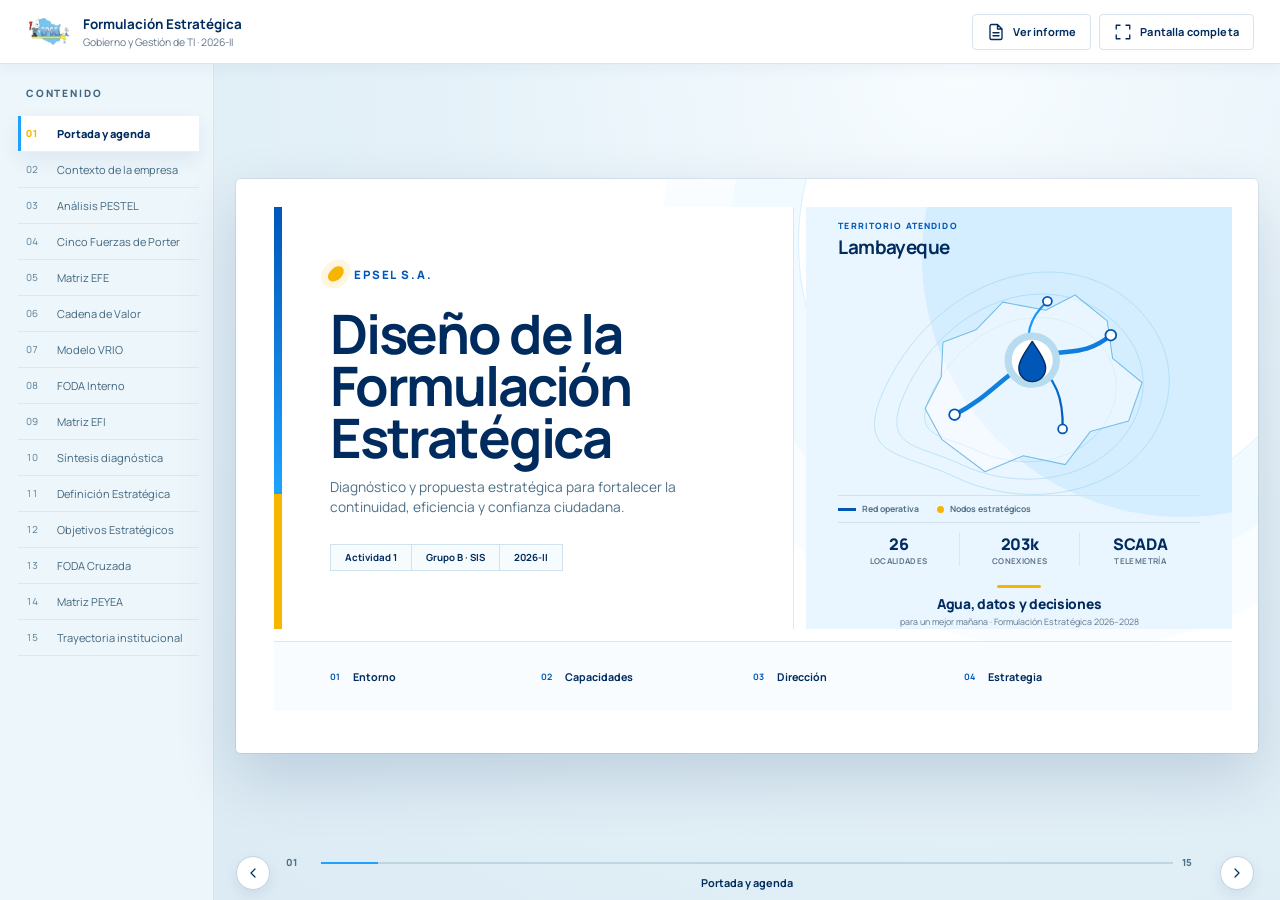
==== commit 527e344f: "Unifica diseño y lectura de la presentación EPSEL" ====
--- a/index2.html
+++ b/index2.html
@@ -153,68 +153,17 @@
             <li><span class="factor-icon"><svg><use href="#i-scale"/></svg></span><b>Legal</b><p>Ley N.° 32041 (gestión de calidad obligatoria), fiscalización SUNASS/OEFA y normativa VMA.</p><em>Marco normativo</em></li>
           </ol>
           
-          <div class="scada-system-box" aria-label="Monitoreo y Telemetría Operativa SCADA">
-            <div class="scada-header">
-              <div class="scada-title-wrap">
-                <span class="scada-pill">SISTEMA SCADA Y TELEMETRÍA</span>
-                <strong>Monitoreo Operativo en Tiempo Real</strong>
-              </div>
-              <!-- Mini Ilustración de Manómetro y Red Hidráulica -->
-              <svg viewBox="0 0 90 40" class="scada-mini-gauge" aria-hidden="true">
-                <!-- Tubo base -->
-                <rect x="5" y="24" width="80" height="8" rx="4" fill="#e0f2fe" stroke="#1fa2ff" stroke-width="1.5" />
-                <!-- Ramal vertical al manómetro -->
-                <rect x="41" y="16" width="8" height="10" fill="#0057b8" />
-                <!-- Esfera del manómetro -->
-                <circle cx="45" cy="12" r="11" fill="#ffffff" stroke="#002b5e" stroke-width="2" />
-                <!-- Aguja indicadora -->
-                <line x1="45" y1="12" x2="49" y2="6" stroke="#f7b500" stroke-width="2" stroke-linecap="round" />
-                <circle cx="45" cy="12" r="2" fill="#002b5e" />
-                <!-- Ondas de telemetría -->
-                <path d="M 64 6 A 12 12 0 0 1 64 18" fill="none" stroke="#f7b500" stroke-width="1.5" stroke-linecap="round" />
-                <path d="M 69 3 A 16 16 0 0 1 69 21" fill="none" stroke="#f7b500" stroke-width="1.5" stroke-linecap="round" stroke-dasharray="2 2" />
-              </svg>
-            </div>
-
-            <div class="scada-stages">
-              <div class="scada-stage stage-source">
-                <div class="stage-icon"><svg><use href="#i-database"/></svg></div>
-                <div class="stage-body">
-                  <b>1. SCADA · Fuentes y Pozos</b>
-                  <span>Control de nivel en reservorios y pozos tubulares P-1 al P-12.</span>
-                </div>
-              </div>
-
-              <div class="scada-connector">
-                <svg viewBox="0 0 24 24"><path d="M12 4v14m-5-5l5 5 5-5" stroke="#0057b8" stroke-width="2.5" fill="none" stroke-linecap="round" stroke-linejoin="round"/></svg>
-              </div>
-
-              <div class="scada-stage stage-sensors">
-                <div class="stage-icon"><svg><use href="#i-sensor"/></svg></div>
-                <div class="stage-body">
-                  <b>2. SENSORES · Presión y Redes</b>
-                  <span>Telemedición de presión (6.42 mca) para anticipar roturas (0.14 rot/km-mes).</span>
-                </div>
-              </div>
-
-              <div class="scada-connector">
-                <svg viewBox="0 0 24 24"><path d="M12 4v14m-5-5l5 5 5-5" stroke="#0057b8" stroke-width="2.5" fill="none" stroke-linecap="round" stroke-linejoin="round"/></svg>
-              </div>
-
-              <div class="scada-stage stage-dispatch">
-                <div class="stage-icon"><svg><use href="#i-target"/></svg></div>
-                <div class="stage-body">
-                  <b>3. MEDICIÓN · Macromedición y ANF</b>
-                  <span>Válvulas reguladoras e integración de macromedidores para contener 51.10% ANF.</span>
-                </div>
-              </div>
-            </div>
-
-            <div class="scada-callout">
-              <span class="live-dot"></span>
-              <span>Monitoreo 24/7 para estabilizar continuidad frente al estándar regulatorio de 10 mca.</span>
-            </div>
-          </div>
+          <aside class="pestel-response" aria-label="Respuesta operativa ante el entorno">
+            <span class="response-label">Respuesta operativa</span>
+            <strong class="response-number">51.10%</strong>
+            <p class="response-caption">de agua no facturada concentra el riesgo que la telemetría debe ayudar a controlar.</p>
+            <ol>
+              <li><b>01 · Fuentes y pozos</b><span>SCADA registra niveles en reservorios y pozos P-1 al P-12.</span></li>
+              <li><b>02 · Presión y redes</b><span>Sensores vigilan 6.42 mca y alertan sobre roturas (0.14 rot/km-mes).</span></li>
+              <li><b>03 · Medición</b><span>Macromedidores y válvulas aportan datos para reducir pérdidas.</span></li>
+            </ol>
+            <small>Referencia de presión regulatoria: 10 mca</small>
+          </aside>
         </div>
         <div class="pestel-strip">
           <div><b>Respaldo Financiero PNSU y OTASS</b><span>Disponibilidad de transferencias por S/ 58.62 M para reposición de colectores y redes críticas frente a S/ 2.41 M de RDR.</span></div>
@@ -440,7 +389,7 @@
         <div class="vrio-table" role="table" aria-label="Evaluación VRIO">
           <div class="vrio-row vrio-header" role="row"><span>Recurso / Capacidad Institucional</span><span>V</span><span>R</span><span>I</span><span>O</span><span>Implicancia Competitiva</span></div>
           <div class="vrio-row" role="row"><b>Infraestructura de captación y tratamiento (Tinajones, PTAP 1 y 2)</b><i class="yes">●</i><i class="yes">●</i><i class="yes">●</i><i class="yes">●</i><strong class="best">Ventaja sostenible</strong></div>
-          <div class="vrio-row" role="row"><b>Cobertura geográfica en 4 zonas (24 localidades)</b><i class="yes">●</i><i class="yes">●</i><i class="yes">●</i><i class="yes">●</i><strong class="best">Ventaja sostenible</strong></div>
+          <div class="vrio-row" role="row"><b>Cobertura geográfica en 4 zonas (26 localidades)</b><i class="yes">●</i><i class="yes">●</i><i class="yes">●</i><i class="yes">●</i><strong class="best">Ventaja sostenible</strong></div>
           <div class="vrio-row" role="row"><b>Trayectoria histórica en saneamiento (desde 1930)</b><i class="yes">●</i><i class="yes">●</i><i class="yes">●</i><i class="yes">●</i><strong class="best">Ventaja sostenible</strong></div>
           <div class="vrio-row" role="row"><b>App Gotitas y portal de pagos virtuales</b><i class="yes">●</i><i>○</i><i>○</i><i class="yes">●</i><strong>Ventaja temporal</strong></div>
           <div class="vrio-row" role="row"><b>Sistema SICDESA (gestión y trazabilidad de reclamos)</b><i class="yes">●</i><i>○</i><i>○</i><i class="yes">●</i><strong>Paridad competitiva</strong></div>
@@ -814,10 +763,10 @@
         <a class="slide-source" href="docs/Informe_Actividad_1_Formulacion_Estrategica.pdf#page=46" target="_blank" rel="noopener">Informe · pp. 46–52</a>
       </article>
 
-      <article class="slide" data-title="Matriz BCG" id="slide-15">
-        <header class="slide-head"><h2>Trayectoria institucional y recuperación operativa</h2><p>La matriz BCG refleja la evolución histórica de EPSEL hacia su actual fase de estabilización y salida del régimen transitorio.</p></header>
+      <article class="slide" data-title="Trayectoria institucional" id="slide-15">
+        <header class="slide-head"><h2>Trayectoria institucional y recuperación operativa</h2><p>Cuatro etapas resumen el crecimiento de EPSEL y explican la prioridad actual: estabilizar el servicio y las finanzas.</p></header>
         <div class="bcg-layout">
-          <div class="bcg-visual-box" role="region" aria-label="Matriz BCG de EPSEL">
+          <div class="bcg-visual-box" role="region" aria-label="Trayectoria estratégica de EPSEL por etapas">
             <!-- Timeline Ribbon Evolutivo -->
             <div class="bcg-timeline-ribbon" aria-label="Línea de tiempo de trayectoria estratégica de EPSEL">
               <div class="ribbon-step step-q"><span class="step-num">1</span><b>1930–96</b><small>Interrogante</small></div>
@@ -826,15 +775,9 @@
               <div class="ribbon-arrow">➔</div>
               <div class="ribbon-step step-c"><span class="step-num">3</span><b>2016–19</b><small>Vaca</small></div>
               <div class="ribbon-arrow">➔</div>
-              <div class="ribbon-step step-r is-active"><span class="step-num">4</span><b>Desde 2017</b><small>RAT Actual</small></div>
+              <div class="ribbon-step step-r is-active"><span class="step-num">4</span><b>Desde 2017</b><small>RAT superpuesto</small></div>
               <div class="ribbon-arrow">➔</div>
               <div class="ribbon-step step-goal"><span class="step-num">5</span><b>Meta 2028</b><small>Salida PEI</small></div>
-            </div>
-
-            <!-- Ejes de la Matriz -->
-            <div class="bcg-axis-labels">
-              <span class="axis-y-tag">Tasa de Crecimiento del Mercado / Demanda ▲</span>
-              <span class="axis-x-tag">Alta ◄ Participación de Mercado / Solvencia ► Baja</span>
             </div>
 
             <div class="bcg-quad-grid">
--- a/style2.css
+++ b/style2.css
@@ -807,7 +807,6 @@
   .definition-grid-box, .objectives-grid, .tows-matrix-box{grid-template-columns:1fr}
   .efi-evidence-strip{grid-template-columns:1fr 1fr}
 }
-
 /* ============ Dirección "Señal hidráulica": aire, foco y lectura progresiva ============ */
 .slide.is-active > :not(.slide-source){animation:slide-content-in .52s both cubic-bezier(.2,.8,.25,1)}
 .slide.is-active > :nth-child(2){animation-delay:.06s}.slide.is-active > :nth-child(3){animation-delay:.12s}.slide.is-active > :nth-child(4){animation-delay:.17s}
@@ -1420,3 +1419,344 @@
   #slide-2 .hydro-territory img,#slide-2 .context-big-number,#slide-2 .context-service-pulse i::after,#slide-2 .province-signal,#slide-2 .source-tag,#slide-2 .context-governance-rail section{animation:none!important}
 }
 
+/* Septiembre 2026 · Sistema común de exposición. La escala y las reglas
+   territoriales de las diapositivas 2 y 5 ordenan ahora todo el relato. */
+.slide:not(.slide-cover){
+  justify-content:flex-start;
+  gap:12px;
+  padding:25px 34px 34px;
+  background:#f8fcff;
+}
+.slide:not(.slide-cover)::before{
+  right:-90px;top:-190px;width:430px;height:430px;
+  border-color:rgba(31,162,255,.09);
+  box-shadow:0 0 0 48px rgba(31,162,255,.025),0 0 0 96px rgba(31,162,255,.015);
+}
+.slide:not(.slide-cover) .slide-head{
+  max-width:none;
+  width:100%;
+  padding:0 0 12px;
+  border-bottom:1px solid #cfe2ed;
+  flex:0 0 auto;
+}
+.slide:not(.slide-cover) .slide-head h2{font-size:clamp(1.75rem,2.35vw,2.45rem);line-height:1.08;letter-spacing:-.03em}
+.slide:not(.slide-cover) .slide-head p{margin-top:6px;font-size:clamp(.8rem,1vw,1rem);line-height:1.35;max-width:1050px}
+.slide:not(.slide-cover) .slide-source{left:34px;bottom:9px;font-size:.65rem}
+.slide:not(.slide-cover) .slide-source svg{width:14px;height:14px}
+.slide:not(.slide-cover) .diagnostic-bar{font-size:.7rem;line-height:1.35}
+
+/* Las dos diapositivas aprobadas reciben solamente ajustes de lectura. */
+#slide-2 .context-head{padding-bottom:10px}
+#slide-2 .context-head p{font-size:.81rem}
+#slide-2 .context-narrative>p{font-size:.7rem}
+#slide-2 .context-service-pulse span,#slide-2 .context-coverage span{font-size:.58rem}
+#slide-2 .context-service-pulse b,#slide-2 .context-coverage b{font-size:.72rem}
+#slide-2 .province-signal b{font-size:.61rem}
+#slide-2 .province-signal span{font-size:.52rem}
+#slide-2 .context-governance-rail{height:73px}
+#slide-2 .context-governance-rail span{font-size:.53rem}
+#slide-2 .context-governance-rail b{font-size:.68rem}
+#slide-2 .context-governance-rail small{font-size:.54rem}
+#slide-5 .efe-score-panel,#slide-5 .efe-factors-panel{border-top:2px solid var(--blue)}
+#slide-5 .panel-header h3{font-size:.95rem}
+#slide-5 .factor-head b{font-size:.73rem}
+#slide-5 .factor-head span{font-size:.65rem}
+#slide-5 .efe-weight-head span{font-size:.72rem}
+
+/* 03 · Informe de entorno: seis factores legibles y una respuesta visible. */
+#slide-3 .pestel-layout{flex:1;min-height:0;display:grid;grid-template-columns:minmax(0,1.75fr) minmax(260px,.85fr);gap:12px}
+#slide-3 .pestel-list{grid-template-columns:repeat(2,minmax(0,1fr));grid-template-rows:repeat(3,1fr);gap:1px;background:#bcd7e6;border-top:3px solid var(--blue)}
+#slide-3 .pestel-list li{min-height:0;padding:10px 11px;grid-template-columns:33px 1fr;grid-template-rows:auto auto 1fr;gap:2px 8px;background:#fff;align-content:start}
+#slide-3 .pestel-list li.is-key{background:#eaf6ff;box-shadow:none}
+#slide-3 .pestel-list .factor-icon{grid-row:1/4;width:28px;height:28px;background:transparent;color:var(--blue)}
+#slide-3 .pestel-list .factor-icon svg{width:22px;height:22px}
+#slide-3 .pestel-list b{font-size:.83rem}
+#slide-3 .pestel-list p{grid-column:2;margin:2px 0 0;font-size:.68rem;line-height:1.32}
+#slide-3 .pestel-list em{grid-column:2;font-size:.61rem;color:var(--blue)}
+#slide-3 .pestel-response{display:flex;flex-direction:column;min-height:0;padding:18px 20px 13px;background:#073d76;color:#fff;border-top:3px solid var(--yellow)}
+#slide-3 .response-label{font-size:.65rem;font-weight:800;letter-spacing:.08em;text-transform:uppercase;color:#bce5fb}
+#slide-3 .response-number{margin:11px 0 3px;font-size:clamp(2.9rem,4.4vw,4.4rem);line-height:.9;letter-spacing:-.04em;color:var(--yellow)}
+#slide-3 .response-caption{margin:0 0 12px;font-size:.78rem;line-height:1.3;color:#e8f5ff}
+#slide-3 .pestel-response ol{list-style:none;margin:0;padding:0;border-top:1px solid rgba(255,255,255,.28)}
+#slide-3 .pestel-response li{display:grid;gap:2px;padding:8px 0;border-bottom:1px solid rgba(255,255,255,.22)}
+#slide-3 .pestel-response li b{font-size:.72rem;color:#fff}
+#slide-3 .pestel-response li span{font-size:.66rem;line-height:1.3;color:#cae6f6}
+#slide-3 .pestel-response small{margin-top:auto;padding-top:8px;font-size:.6rem;color:#a6d4ed}
+#slide-3 .pestel-strip{flex:0 0 77px;height:auto;display:grid;grid-template-columns:repeat(4,1fr);gap:1px;background:#bcd7e6;border-top:2px solid var(--navy)}
+#slide-3 .pestel-strip>div,#slide-3 .pestel-strip>div.is-current{display:block;min-width:0;padding:6px 9px;background:#fff;border:0;cursor:default}
+#slide-3 .pestel-strip b{display:block;font-size:.62rem;color:var(--blue);line-height:1.2}
+#slide-3 .pestel-strip span,#slide-3 .pestel-strip>div.is-current span{display:block;margin-top:3px;font-size:.56rem;line-height:1.25;color:var(--ink)}
+#slide-3 .pestel-strip>div::after{display:none}
+
+/* 04 · Cinco fuerzas como registro de presión, sin órbita ni flechas decorativas. */
+#slide-4 .porter-system-layout{flex:1;min-height:0;display:grid;grid-template-columns:repeat(2,minmax(0,1fr));grid-template-rows:repeat(2,minmax(0,1fr));gap:1px;background:#cfe2ed;border-top:3px solid var(--blue)}
+#slide-4 .porter-vector-vert,#slide-4 .porter-vector-horiz,#slide-4 .porter-hub{display:none}
+#slide-4 .porter-middle-row{display:contents}
+#slide-4 .porter-card{position:relative;min-height:0;padding:13px 16px;background:#fff;border:0;border-radius:0;box-shadow:none}
+#slide-4 .pcard-top{grid-column:1;grid-row:1}
+#slide-4 .pcard-left{grid-column:2;grid-row:1}
+#slide-4 .pcard-right{grid-column:1;grid-row:2}
+#slide-4 .pcard-bottom{grid-column:2;grid-row:2}
+#slide-4 .pcard-head{gap:12px;align-items:flex-start}
+#slide-4 .pcard-head b{font-size:.94rem;line-height:1.2}
+#slide-4 .pcard-badge{font-size:.68rem;white-space:nowrap}
+#slide-4 .porter-card p{max-width:46ch;margin-top:10px;font-size:.77rem;line-height:1.4;color:var(--ink)}
+#slide-4 .pcard-top::before,#slide-4 .pcard-left::before,#slide-4 .pcard-right::before,#slide-4 .pcard-bottom::before{position:absolute;right:16px;bottom:10px;font-weight:800;font-size:2.7rem;line-height:1;color:#e5f2f8;pointer-events:none}
+#slide-4 .pcard-top::before{content:"4.2"}#slide-4 .pcard-left::before{content:"3.0"}#slide-4 .pcard-right::before{content:"3.8"}#slide-4 .pcard-bottom::before{content:"1.1"}
+#slide-4 .porter-takeaways{flex:0 0 70px;height:auto}
+#slide-4 .porter-takeaways b{font-size:.66rem}
+#slide-4 .porter-takeaways span{font-size:.59rem;line-height:1.28}
+
+/* 06–12 · Una escala tipográfica común, con datos y consecuencias en primer plano. */
+#slide-6 .value-chain{flex:1;min-height:0}
+#slide-6 .value-chain li>span{width:66px;height:66px}
+#slide-6 .value-chain b{font-size:.83rem}
+#slide-6 .value-chain p{font-size:.68rem;line-height:1.34}
+#slide-6 .chain-support{flex:0 0 53px}
+#slide-6 .chain-support span{font-size:.6rem}
+#slide-6 .chain-actions{flex:0 0 79px;height:auto}
+#slide-6 .chain-actions>div,#slide-6 .chain-actions>div.is-current{flex:1;cursor:default}
+#slide-6 .chain-actions b{font-size:.65rem}
+#slide-6 .chain-actions span,#slide-6 .chain-actions>div.is-current span{display:block;font-size:.59rem}
+#slide-6 .chain-actions>div::after{display:none}
+#slide-7 .vrio-table{flex:1;min-height:0}
+#slide-7 .vrio-row{min-height:0;font-size:.71rem}
+#slide-7 .vrio-header{font-size:.65rem}
+#slide-7 .vrio-row>*{padding:6px 8px}
+#slide-7 .vrio-cards{flex:0 0 80px;height:auto}
+#slide-7 .vrio-cards b{font-size:.65rem}
+#slide-7 .vrio-cards span{font-size:.58rem}
+#slide-7 .vrio-guide{flex:0 0 38px}
+#slide-7 .vrio-guide>*{font-size:.59rem}
+#slide-8 .foda-split{flex:1;min-height:0}
+#slide-8 .foda-split h3{font-size:1rem}
+#slide-8 .foda-split li{font-size:.67rem;line-height:1.32}
+#slide-8 .foda-reading{flex:0 0 73px;height:auto}
+#slide-8 .foda-reading b{font-size:.64rem}
+#slide-8 .foda-reading span{font-size:.57rem}
+#slide-9 .efi-grid-layout{flex:1;min-height:0}
+#slide-9 .efe-factors-panel{overflow:hidden}
+#slide-9 .factor-head b{font-size:.69rem}
+#slide-9 .factor-head span{font-size:.58rem}
+#slide-9 .efe-factor-list li p{font-size:.58rem}
+#slide-9 .efi-evidence-strip{flex:0 0 57px;height:auto}
+#slide-10 .synthesis-grid{flex:1;min-height:0}
+#slide-10 .synthesis-grid>section{padding:15px 17px}
+#slide-10 .synthesis-grid section>span{font-size:.7rem}
+#slide-10 .anf-meta p,#slide-10 .smart-network p{font-size:.74rem}
+#slide-10 .diagnostic-facts{flex:0 0 66px;height:auto}
+#slide-10 .diagnostic-facts b{font-size:.82rem}
+#slide-10 .diagnostic-facts span{font-size:.61rem}
+#slide-11 .definition-grid-box{flex:1;min-height:0}
+#slide-11 .definition-card blockquote{font-size:.77rem}
+#slide-11 .definition-card .gap-analysis{font-size:.6rem}
+#slide-11 .fce-grid{flex:0 0 86px;height:auto}
+#slide-11 .fce-item b{font-size:.61rem}
+#slide-11 .fce-item span,#slide-11 .fce-item strong{font-size:.58rem}
+#slide-11 .values-line{flex:0 0 31px;align-items:center}
+#slide-11 .values-line b{font-size:.6rem}
+#slide-12 .objectives-grid{flex:1;min-height:0}
+#slide-12 .objective-card{min-height:0;padding:12px 14px}
+#slide-12 .obj-content h3{font-size:.82rem}
+#slide-12 .obj-content p{font-size:.67rem}
+#slide-12 .obj-metrics dt{font-size:.55rem}
+#slide-12 .obj-metrics dd{font-size:.67rem}
+
+/* 13 · El cruce FODA ocupa la diapositiva como una matriz, no cuatro cajas vacías. */
+#slide-13 .tows-matrix-box{flex:1;min-height:0;gap:1px;background:#bdd8e7;border-top:3px solid var(--blue)}
+#slide-13 .tows-quad{min-height:0;padding:11px 14px;background:#fff;border:0;border-radius:0;box-shadow:none;gap:6px}
+#slide-13 .tows-quad-head{align-items:baseline;gap:8px;border-bottom:1px solid #d2e4ed;padding-bottom:6px}
+#slide-13 .tows-quad-head strong{font-size:.92rem}
+#slide-13 .tows-quad-head span{font-size:.67rem;background:transparent;padding:0}
+#slide-13 .tows-fo{background:#f1faff}#slide-13 .tows-do{background:#f6fbff}
+#slide-13 .tows-fa{background:#f7fbfe}#slide-13 .tows-da{background:#fffaf0}
+#slide-13 .tows-list{gap:5px}
+#slide-13 .tows-list li{padding-left:0;font-size:.67rem;line-height:1.3}
+#slide-13 .tows-list li::before{display:none}
+#slide-13 .tows-list li b{color:var(--blue)}
+#slide-13 .tows-roadmap{flex:0 0 72px;height:auto}
+#slide-13 .tows-roadmap b{font-size:.62rem}
+#slide-13 .tows-roadmap span{font-size:.57rem}
+
+/* 14 · Cifras, vector y decisión comparten el mismo plano editorial. */
+#slide-14 .peyea-layout{flex:1;min-height:0;grid-template-columns:1.15fr .85fr}
+#slide-14 .peyea-chart-box{padding:12px 15px}
+#slide-14 .peyea-canvas-wrap{height:100%;min-height:235px}
+#slide-14 .peyea-reading{padding:16px 18px;background:#fff;border-top:3px solid var(--blue);border-left:0}
+#slide-14 .peyea-reading li{font-size:.73rem;line-height:1.35}
+#slide-14 .peyea-directive{flex:0 0 70px;height:auto;grid-template-columns:220px 1fr}
+#slide-14 .peyea-directive strong{font-size:.67rem}
+#slide-14 .peyea-directive p{font-size:.64rem;line-height:1.35}
+
+/* 15 · Línea histórica en una sola lectura; la categoría BCG es una analogía. */
+#slide-15 .bcg-layout{flex:1;min-height:0;grid-template-columns:1.45fr .9fr;gap:12px}
+#slide-15 .bcg-visual-box{min-height:0;padding:12px 14px;gap:9px}
+#slide-15 .bcg-timeline-ribbon{min-height:50px;margin:0;padding:6px 9px}
+#slide-15 .ribbon-step{font-size:.68rem}
+#slide-15 .ribbon-step small{font-size:.57rem}
+#slide-15 .bcg-quad-grid{min-height:0;grid-template-columns:1fr;grid-template-rows:repeat(4,1fr);gap:1px;background:#c8e0eb}
+#slide-15 .bcg-quad-card{min-height:0;display:grid;grid-template-columns:1fr auto;grid-template-rows:auto auto;gap:2px 8px;padding:7px 10px;background:#fff!important;border:0!important}
+#slide-15 .bcg-quad-head{grid-column:1/3;align-items:center}
+#slide-15 .bcg-quad-pill{font-size:.65rem}
+#slide-15 .quad-year,#slide-15 .current-badge{font-size:.64rem}
+#slide-15 .quad-title{font-size:.73rem}
+#slide-15 .bcg-quad-card p{grid-column:1/3;margin:0;font-size:.62rem;line-height:1.25}
+#slide-15 .quad-stat{display:none}
+#slide-15 .bcg-quad-rat.is-current{background:#e7f4ff!important;box-shadow:inset 3px 0 0 var(--blue)!important}
+#slide-15 .bcg-message{min-height:0;padding:18px 20px;align-content:start;gap:10px}
+#slide-15 .bcg-message svg{width:30px;height:30px}
+#slide-15 .bcg-message h3{font-size:1.04rem;margin:0}
+#slide-15 .bcg-message p{font-size:.73rem;line-height:1.35}
+#slide-15 .bcg-points{gap:7px}
+#slide-15 .bcg-points span{font-size:.69rem;line-height:1.3}
+#slide-15 .bcg-message strong{font-size:.69rem;line-height:1.3}
+
+@media(max-height:760px) and (min-width:821px){
+  .slide:not(.slide-cover){gap:8px;padding-top:16px;padding-bottom:27px}
+  .slide:not(.slide-cover) .slide-head{padding-bottom:7px}
+  .slide:not(.slide-cover) .slide-head h2{font-size:clamp(1.65rem,2.2vw,2.18rem)}
+  .slide:not(.slide-cover) .slide-head p{font-size:.77rem;margin-top:4px}
+  #slide-3 .pestel-strip{flex-basis:69px}
+  #slide-4 .porter-takeaways{flex-basis:64px}
+  #slide-13 .tows-roadmap{flex-basis:63px}
+}
+@media(max-width:820px){
+  .slide:not(.slide-cover){padding:26px 20px 48px;overflow-y:auto;gap:18px}
+  .slide:not(.slide-cover) .slide-head h2{font-size:clamp(1.7rem,7vw,2.25rem)}
+  .slide:not(.slide-cover) .slide-head p{font-size:.87rem}
+  .slide:not(.slide-cover) .slide-source{left:20px;bottom:10px}
+  #slide-2 .context-editorial-stage{display:block;overflow:visible}
+  #slide-2 .context-narrative{min-height:270px}
+  #slide-2 .hydro-territory{height:260px;clip-path:none}
+  #slide-2 .context-governance-rail{height:auto;grid-template-columns:1fr 1fr}
+  #slide-3 .pestel-layout,#slide-4 .porter-system-layout,#slide-14 .peyea-layout,#slide-15 .bcg-layout{display:grid;grid-template-columns:1fr;flex:none}
+  #slide-3 .pestel-list{grid-template-columns:1fr;grid-template-rows:auto}
+  #slide-3 .pestel-list li{padding:12px}
+  #slide-3 .pestel-list p{font-size:.8rem}
+  #slide-3 .pestel-response{min-height:380px}
+  #slide-3 .pestel-strip,#slide-4 .porter-takeaways{grid-template-columns:1fr 1fr;flex:none}
+  #slide-3 .pestel-strip>div{padding:10px}
+  #slide-3 .pestel-strip span,#slide-3 .pestel-strip>div.is-current span{font-size:.69rem}
+  #slide-4 .porter-system-layout{grid-template-rows:auto}
+  #slide-4 .porter-card{grid-column:auto;grid-row:auto;min-height:130px}
+  #slide-4 .porter-card p{font-size:.83rem}
+  #slide-4 .porter-takeaways{flex:none}
+  #slide-4 .porter-takeaways>div{padding:12px}
+  #slide-6 .value-chain,#slide-7 .vrio-table,#slide-8 .foda-split,#slide-10 .synthesis-grid,#slide-11 .definition-grid-box,#slide-12 .objectives-grid,#slide-13 .tows-matrix-box{flex:none}
+  #slide-6 .chain-support,#slide-6 .chain-actions,#slide-7 .vrio-cards,#slide-8 .foda-reading,#slide-9 .efi-evidence-strip,#slide-10 .diagnostic-facts,#slide-11 .fce-grid,#slide-11 .values-line,#slide-13 .tows-roadmap,#slide-14 .peyea-directive{flex:none;height:auto}
+  #slide-13 .tows-matrix-box{grid-template-columns:1fr}
+  #slide-13 .tows-quad{padding:17px}
+  #slide-13 .tows-list li{font-size:.82rem}
+  #slide-13 .tows-roadmap{grid-template-columns:1fr 1fr}
+  #slide-14 .peyea-directive{grid-template-columns:1fr}
+  #slide-15 .bcg-layout{gap:15px}
+  #slide-15 .bcg-visual-box{min-height:570px}
+  #slide-15 .bcg-message{min-height:290px}
+}
+
+/* Ajustes tras la revisión a escala real de proyección. */
+#slide-2.is-active .context-governance-rail section{animation:none}
+#slide-3 .pestel-list li{align-content:center}
+#slide-3 .pestel-list p{font-size:.77rem;line-height:1.37}
+#slide-3 .pestel-list b{font-size:.92rem}
+#slide-3 .pestel-list em{font-size:.68rem}
+#slide-3 .pestel-response{justify-content:center}
+#slide-3 .response-label{font-size:.7rem}
+#slide-3 .response-caption{font-size:.88rem}
+#slide-3 .pestel-response li b{font-size:.8rem}
+#slide-3 .pestel-response li span{font-size:.73rem}
+#slide-3 .pestel-response small{margin-top:10px}
+#slide-3 .pestel-strip b{font-size:.67rem}
+#slide-3 .pestel-strip span,#slide-3 .pestel-strip>div.is-current span{font-size:.59rem}
+#slide-4 .porter-system-layout{align-items:stretch;justify-items:stretch}
+#slide-4 .pcard-top,#slide-4 .pcard-bottom{max-width:none;width:auto}
+#slide-4 .porter-card{height:100%;align-self:stretch;display:flex;flex-direction:column;justify-content:center}
+#slide-4 .pcard-head b{font-size:1.03rem}
+#slide-4 .porter-card p{font-size:.83rem;max-width:50ch}
+#slide-4 .porter-takeaways b{font-size:.68rem}
+#slide-4 .porter-takeaways span{font-size:.62rem}
+#slide-6 .value-chain{flex:0 0 215px;align-content:center}
+#slide-6 .value-chain li{grid-template-rows:66px auto auto;align-content:start;row-gap:7px}
+#slide-6 .value-chain b{margin:0;font-size:.9rem}
+#slide-6 .value-chain p{margin:0;font-size:.77rem;line-height:1.35}
+#slide-6 .chain-support{flex:0 0 65px}
+#slide-6 .chain-support span{font-size:.7rem}
+#slide-6 .diagnostic-bar{font-size:.68rem}
+#slide-6 .chain-actions{flex:0 0 90px}
+#slide-6 .chain-actions b{font-size:.7rem}
+#slide-6 .chain-actions span,#slide-6 .chain-actions>div.is-current span{font-size:.66rem}
+#slide-7 .vrio-table{display:flex;flex-direction:column;justify-content:stretch}
+#slide-7 .vrio-row{flex:1;min-height:0;font-size:.78rem}
+#slide-7 .vrio-header{flex:0 0 35px;font-size:.7rem}
+#slide-7 .vrio-row strong{font-size:.73rem}
+#slide-7 .vrio-cards{flex-basis:88px}
+#slide-7 .vrio-cards b{font-size:.7rem}
+#slide-7 .vrio-cards span{font-size:.65rem}
+#slide-8 .foda-split li{font-size:.74rem}
+#slide-8 .foda-reading b{font-size:.69rem}
+#slide-8 .foda-reading span{font-size:.63rem}
+#slide-9 .efe-factors-panel{display:flex;flex-direction:column}
+#slide-9 .efe-factor-list{flex:1;display:flex;flex-direction:column}
+#slide-9 .efe-factor-list li{flex:1;display:flex;flex-direction:column;justify-content:center}
+#slide-9 .factor-head b{font-size:.78rem}
+#slide-9 .factor-head span{font-size:.65rem}
+#slide-9 .efe-factor-list li p{font-size:.67rem}
+#slide-10 .synthesis-grid>section{display:flex;flex-direction:column;justify-content:center}
+#slide-10 .synthesis-grid section>span{font-size:.75rem}
+#slide-10 .anf-meta p,#slide-10 .smart-network p{font-size:.82rem}
+#slide-10 .strategic-balance>p{font-size:.82rem}
+#slide-11 .definition-card{display:flex;flex-direction:column;justify-content:center;padding:18px 20px}
+#slide-11 .definition-card>span{font-size:.7rem}
+#slide-11 .definition-card blockquote{font-size:.95rem;line-height:1.43}
+#slide-11 .definition-card .gap-analysis{font-size:.72rem;line-height:1.35}
+#slide-11 .fce-item b{font-size:.67rem}
+#slide-11 .fce-item span,#slide-11 .fce-item strong{font-size:.63rem}
+#slide-12 .objective-card{align-content:center;grid-template-columns:42px 1fr;gap:13px;padding:18px 20px}
+#slide-12 .obj-badge{height:42px}
+#slide-12 .obj-content h3{font-size:.95rem}
+#slide-12 .obj-content p{font-size:.77rem;line-height:1.35}
+#slide-12 .obj-metrics{padding:9px 11px;margin-top:11px}
+#slide-12 .obj-metrics dt{font-size:.63rem}
+#slide-12 .obj-metrics dd{font-size:.78rem}
+#slide-13 .tows-quad{justify-content:center;padding:16px 20px}
+#slide-13 .tows-quad-head strong{font-size:1rem}
+#slide-13 .tows-quad-head span{font-size:.74rem}
+#slide-13 .tows-list{gap:9px}
+#slide-13 .tows-list li{font-size:.76rem;line-height:1.36}
+#slide-13 .tows-roadmap b{font-size:.68rem}
+#slide-13 .tows-roadmap span{font-size:.62rem}
+#slide-15 .bcg-message{align-content:center}
+#slide-15 .bcg-message h3{font-size:1.18rem}
+#slide-15 .bcg-message p{font-size:.85rem}
+#slide-15 .bcg-points span{font-size:.78rem}
+#slide-15 .bcg-message strong{font-size:.75rem}
+#slide-15 .quad-title{font-size:.83rem}
+#slide-15 .bcg-quad-card p{font-size:.72rem;line-height:1.3}
+#slide-15 .bcg-quad-pill{font-size:.71rem}
+#slide-15 .quad-year,#slide-15 .current-badge{font-size:.69rem}
+#slide-3 .pestel-strip b::before{display:none}
+#slide-3 .pestel-strip{flex:0 0 116px;grid-template-columns:repeat(2,minmax(0,1fr));grid-template-rows:repeat(2,1fr)}
+#slide-3 .pestel-strip>div{padding:7px 11px}
+#slide-3 .pestel-strip b{font-size:.73rem}
+#slide-3 .pestel-strip span,#slide-3 .pestel-strip>div.is-current span{font-size:.67rem;line-height:1.3}
+#slide-4 .porter-takeaways{flex-basis:90px}
+#slide-4 .porter-takeaways>div{padding:10px 13px}
+#slide-4 .porter-takeaways b{font-size:.75rem}
+#slide-4 .porter-takeaways span{font-size:.68rem}
+#slide-6{justify-content:space-between}
+@media(max-width:820px){
+  #slide-3 .pestel-strip,#slide-4 .porter-takeaways{flex:none;grid-template-columns:1fr;height:auto;grid-template-rows:auto}
+  #slide-3 .pestel-strip>div,#slide-4 .porter-takeaways>div{padding:13px 14px}
+  #slide-6{justify-content:flex-start}
+}
+@media(max-width:820px){
+  #slide-4 .porter-card{min-height:145px}
+  #slide-6 .value-chain{flex:none}
+  #slide-7 .vrio-table{display:block;min-width:660px}
+  #slide-7 .vrio-row{min-height:43px}
+  #slide-9 .efe-factor-list li{min-height:85px}
+  #slide-11 .definition-card{min-height:210px}
+  #slide-12 .objective-card{min-height:225px}
+  #slide-13 .tows-quad{min-height:220px}
+}
+
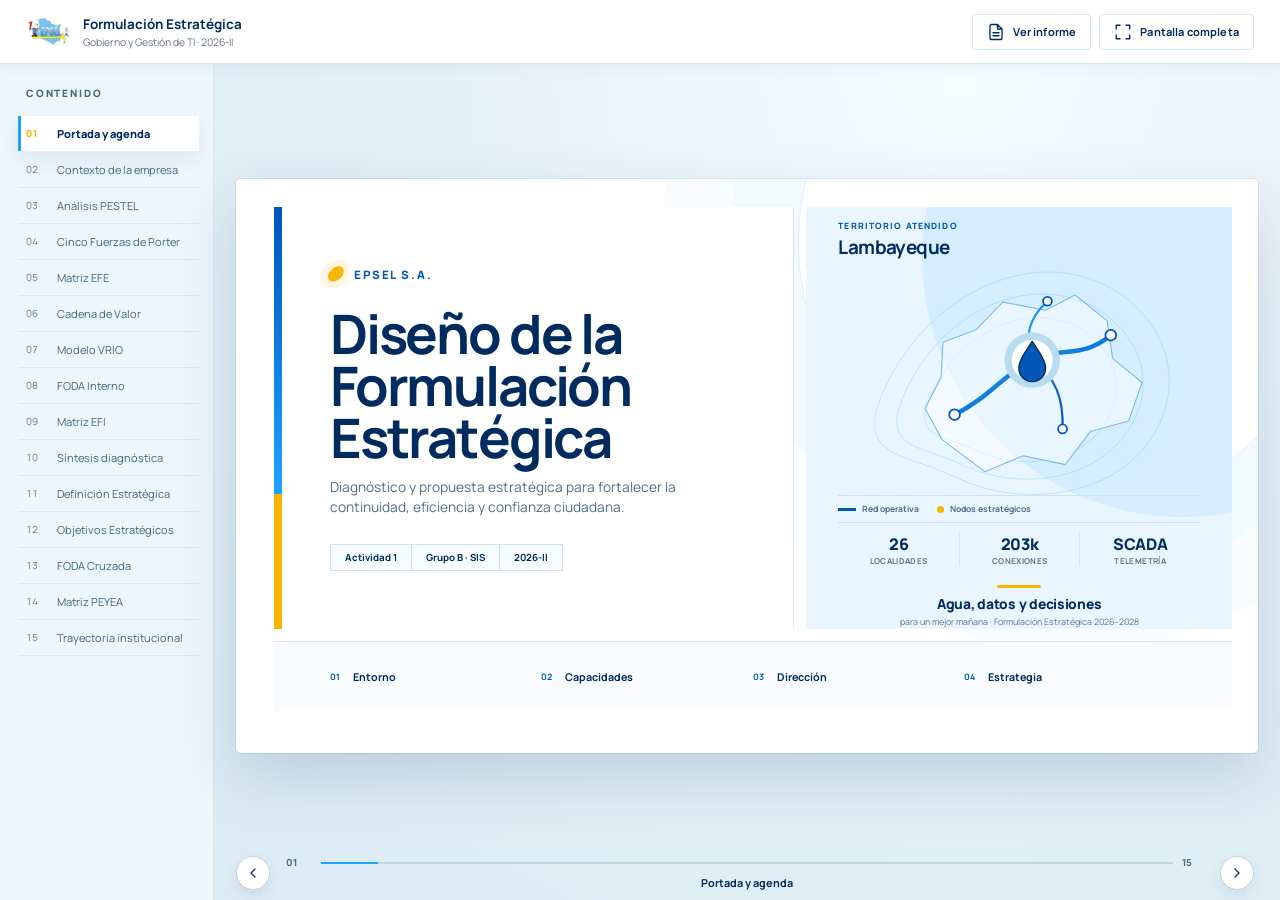
==== commit 916b33c3: "Replace BCG timeline with quadrant matrix" ====
--- a/index2.html
+++ b/index2.html
@@ -99,7 +99,6 @@
 
       <article class="slide" data-title="Contexto de la empresa" id="slide-2">
         <header class="slide-head context-head">
-          <span class="context-kicker">02 · Territorio, escala y gobernanza</span>
           <h2>EPSEL en Lambayeque: una red regional bajo presión</h2>
           <p>La escala física del servicio convive con baja continuidad, dependencia de inversión pública y presión sobre la liquidez.</p>
         </header>
@@ -361,11 +360,11 @@
       <article class="slide" data-title="Cadena de Valor" id="slide-6">
         <header class="slide-head"><h2>Cadena de valor: infraestructura fuerte y gestión fragmentada</h2><p>La captación y el tratamiento poseen escala; la distribución, la medición y la atención concentran las pérdidas de valor.</p></header>
         <ol class="value-chain">
-          <li><span><svg><use href="#i-drop"/></svg></span><b>Captación</b><p>Raca Rumi hasta 75 m³/s; Reservorio Tinajones almacena 320 MMC y pozos profundos.</p></li>
-          <li><span><svg><use href="#i-building"/></svg></span><b>Producción</b><p>PTAP 1 (700 l/s) y PTAP 2 (750 l/s): 1,450 l/s instalados con control bacteriológico.</p></li>
-          <li class="chain-key"><span><svg><use href="#i-pipe"/></svg></span><b>Distribución</b><p>4 zonales y 26 localidades; infraestructura crítica con 51.10% de ANF y roturas.</p></li>
-          <li><span><svg><use href="#i-users"/></svg></span><b>Comercial</b><p>203,542 conexiones con 36.16% micromedición leída; facturación de S/ 114.65 M.</p></li>
-          <li><span><svg><use href="#i-storm"/></svg></span><b>Saneamiento</b><p>PTAR Pampa de Perros y San José tratan 93,850 m³/d; reclamos gestionados en SICDESA.</p></li>
+          <li><small>01 · Abastecimiento</small><b>Captación</b><strong class="chain-metric">320 MMC</strong><p>Capacidad de Tinajones. Raca Rumi capta hasta 75 m³/s y cuenta con pozos profundos.</p></li>
+          <li><small>02 · Capacidad instalada</small><b>Producción</b><strong class="chain-metric">1,450 l/s</strong><p>PTAP 1 (700 l/s) y PTAP 2 (750 l/s), con control bacteriológico.</p></li>
+          <li class="chain-key"><small>03 · Pérdidas físicas</small><b>Distribución</b><strong class="chain-metric">51.10% ANF</strong><p>Cuatro zonales y 26 localidades operan con redes críticas y roturas.</p></li>
+          <li class="chain-friction"><small>04 · Pérdidas comerciales</small><b>Comercial</b><strong class="chain-metric">36.16%</strong><p>Micromedición leída sobre una base de 203,542 conexiones; facturación de S/ 114.65 M.</p></li>
+          <li><small>05 · Cierre del servicio</small><b>Saneamiento</b><strong class="chain-metric">93,850 m³/d</strong><p>PTAR Pampa de Perros y San José; reclamos gestionados en SICDESA.</p></li>
         </ol>
         <div class="chain-support">
           <span>Infraestructura: Gerencia General, OCI y Oficina de Control e Integridad</span>
@@ -387,15 +386,15 @@
       <article class="slide" data-title="Modelo VRIO" id="slide-7">
         <header class="slide-head"><h2>Ventajas sostenidas y capacidades imitables</h2><p>VRIO separa los activos difíciles de replicar de las plataformas digitales que aún ofrecen una ventaja temporal.</p></header>
         <div class="vrio-table" role="table" aria-label="Evaluación VRIO">
-          <div class="vrio-row vrio-header" role="row"><span>Recurso / Capacidad Institucional</span><span>V</span><span>R</span><span>I</span><span>O</span><span>Implicancia Competitiva</span></div>
-          <div class="vrio-row" role="row"><b>Infraestructura de captación y tratamiento (Tinajones, PTAP 1 y 2)</b><i class="yes">●</i><i class="yes">●</i><i class="yes">●</i><i class="yes">●</i><strong class="best">Ventaja sostenible</strong></div>
-          <div class="vrio-row" role="row"><b>Cobertura geográfica en 4 zonas (26 localidades)</b><i class="yes">●</i><i class="yes">●</i><i class="yes">●</i><i class="yes">●</i><strong class="best">Ventaja sostenible</strong></div>
-          <div class="vrio-row" role="row"><b>Trayectoria histórica en saneamiento (desde 1930)</b><i class="yes">●</i><i class="yes">●</i><i class="yes">●</i><i class="yes">●</i><strong class="best">Ventaja sostenible</strong></div>
-          <div class="vrio-row" role="row"><b>App Gotitas y portal de pagos virtuales</b><i class="yes">●</i><i>○</i><i>○</i><i class="yes">●</i><strong>Ventaja temporal</strong></div>
-          <div class="vrio-row" role="row"><b>Sistema SICDESA (gestión y trazabilidad de reclamos)</b><i class="yes">●</i><i>○</i><i>○</i><i class="yes">●</i><strong>Paridad competitiva</strong></div>
-          <div class="vrio-row" role="row"><b>Programa de Integridad y control formalizado</b><i class="yes">●</i><i>○</i><i>○</i><i class="yes">●</i><strong>Paridad competitiva</strong></div>
-          <div class="vrio-row" role="row"><b>Oficina de Control de Gestión Empresarial e Integridad</b><i class="yes">●</i><i class="yes">●</i><i>~</i><i class="yes">●</i><strong>Ventaja temporal</strong></div>
-          <div class="vrio-row" role="row"><b>Cultura organizacional y principios éticos explícitos</b><i class="yes">●</i><i>~</i><i class="yes">●</i><i>?</i><strong>Potencial sostenible</strong></div>
+          <div class="vrio-row vrio-header" role="row"><span>Recurso / Capacidad Institucional</span><span title="Valioso">V</span><span title="Raro">R</span><span title="Difícil de imitar">I</span><span title="Organizado">O</span><span>Implicancia Competitiva</span></div>
+          <div class="vrio-row" role="row"><b>Infraestructura de captación y tratamiento (Tinajones, PTAP 1 y 2)</b><i class="yes">Sí</i><i class="yes">Sí</i><i class="yes">Sí</i><i class="yes">Sí</i><strong class="best">Ventaja sostenible</strong></div>
+          <div class="vrio-row" role="row"><b>Cobertura geográfica en 4 zonas (26 localidades)</b><i class="yes">Sí</i><i class="yes">Sí</i><i class="yes">Sí</i><i class="yes">Sí</i><strong class="best">Ventaja sostenible</strong></div>
+          <div class="vrio-row" role="row"><b>Trayectoria histórica en saneamiento (desde 1930)</b><i class="yes">Sí</i><i class="yes">Sí</i><i class="yes">Sí</i><i class="yes">Sí</i><strong class="best">Ventaja sostenible</strong></div>
+          <div class="vrio-row" role="row"><b>App Gotitas y portal de pagos virtuales</b><i class="yes">Sí</i><i>No</i><i>No</i><i class="yes">Sí</i><strong>Ventaja temporal</strong></div>
+          <div class="vrio-row" role="row"><b>Sistema SICDESA (gestión y trazabilidad de reclamos)</b><i class="yes">Sí</i><i>No</i><i>No</i><i class="yes">Sí</i><strong>Paridad competitiva</strong></div>
+          <div class="vrio-row" role="row"><b>Programa de Integridad y control formalizado</b><i class="yes">Sí</i><i>No</i><i>No</i><i class="yes">Sí</i><strong>Paridad competitiva</strong></div>
+          <div class="vrio-row" role="row"><b>Oficina de Control de Gestión Empresarial e Integridad</b><i class="yes">Sí</i><i class="yes">Sí</i><i class="partial">Parcial</i><i class="yes">Sí</i><strong>Ventaja temporal</strong></div>
+          <div class="vrio-row" role="row"><b>Cultura organizacional y principios éticos explícitos</b><i class="yes">Sí</i><i class="partial">Parcial</i><i class="yes">Sí</i><i class="pending">Por validar</i><strong>Potencial sostenible</strong></div>
         </div>
         <div class="speaker-grid vrio-cards">
           <div><b>1. Núcleo Físico Inimitable</b><span>Tinajones (320 MMC), las PTAP y la red territorial son activos de capital irreplicables en Lambayeque que blindan la operación frente a competidores.</span></div>
@@ -456,6 +455,10 @@
             <div class="chart-canvas-wrap efi-canvas-wrap">
               <canvas id="efiChart" aria-label="Balance de Factores Internos EFI: Fortalezas vs Debilidades" role="img"></canvas>
             </div>
+            <ul class="efi-chart-key" aria-label="Factores del gráfico EFI">
+              <li>Infraestructura</li><li>Cobertura territorial</li><li>Experiencia y alianzas</li>
+              <li>Atención restringida</li><li>Reclamos prolongados</li><li>Régimen OTASS</li>
+            </ul>
             <div class="efe-scale-labels">
               <span>1.0 Débil</span>
               <span class="threshold">2.50 Promedio</span>
@@ -548,9 +551,9 @@
               <canvas id="anfChart" aria-label="Gráfico de Agua No Facturada 51.10% vs Facturada 48.90%" role="img"></canvas>
             </div>
             <div class="anf-meta">
-              <strong>51.10%</strong>
-              <p>Pérdida en redes de distribución.</p>
-              <small>Micromedición actual: <b>36.16%</b></small>
+              <div class="anf-trajectory"><div><small>Situación actual</small><strong>51.10%</strong></div><div><small>Meta PEI 2028</small><strong>38.24%</strong></div></div>
+              <p>Agua no facturada en redes de distribución.</p>
+              <small>Micromedición: <b>36.16% actual</b> · 85.03% meta 2028</small>
             </div>
           </section>
           <section class="strategic-balance">
@@ -558,9 +561,10 @@
             <div class="chart-canvas-wrap balance-canvas-wrap">
               <canvas id="balanceChart" aria-label="Balance Estratégico EFE 2.15 vs EFI 2.82 frente a referencia 2.50" role="img"></canvas>
             </div>
-            <p>El reto: conectar activos, datos y decisiones operativas.</p>
-          </section>
-          <section class="smart-network"><span>Red operativa inteligente</span><div class="network-diagram" aria-hidden="true"><div class="network-source"><svg><use href="#i-drop"/></svg></div><i class="network-flow nf-main"></i><i class="network-flow nf-branch"></i><i class="network-flow nf-return"></i><b class="network-point np-source"></b><b class="network-point np-sensor"></b><b class="network-point np-action"></b><div class="network-meter"><svg><use href="#i-sensor"/></svg><small>24/7</small></div><span class="network-label nl-source">Fuente</span><span class="network-label nl-sensor">Sensor</span><span class="network-label nl-action">Acción</span></div><strong>IoT · Telemetría · SCADA</strong><p>Presión, fugas y roturas visibles antes de convertirse en crisis.</p></section>
+            <p>La capacidad interna supera la referencia, pero la respuesta al entorno permanece por debajo.</p>
+            <div class="balance-reading"><div><b>EFI · 2.82</b><span>0.32 puntos sobre la referencia de 2.50</span></div><div><b>EFE · 2.15</b><span>0.35 puntos bajo la referencia de 2.50</span></div></div>
+          </section>
+          <section class="smart-network"><span>Red operativa inteligente</span><div class="network-diagram" aria-hidden="true"><div class="network-source"><svg><use href="#i-drop"/></svg></div><i class="network-flow nf-main"></i><i class="network-flow nf-branch"></i><i class="network-flow nf-return"></i><b class="network-point np-source"></b><b class="network-point np-sensor"></b><b class="network-point np-action"></b><div class="network-meter"><svg><use href="#i-sensor"/></svg><small>24/7</small></div><span class="network-label nl-source">Fuente</span><span class="network-label nl-sensor">Sensor</span><span class="network-label nl-action">Acción</span></div><strong>IoT · Telemetría · SCADA</strong><p>Presión, fugas y roturas visibles antes de convertirse en crisis.</p><div class="network-detail"><div><b>Fuentes y pozos</b><span>SCADA registra niveles en reservorios y pozos P-1 al P-12.</span></div><div><b>Presión y redes</b><span>Sensores vigilan 6.42 mca y alertan sobre roturas.</span></div><div><b>Medición</b><span>Macromedidores y válvulas aportan datos para reducir pérdidas.</span></div></div></section>
         </div>
         <ul class="priority-line diagnostic-facts">
           <li><b>12.94 h/día</b><span>continuidad promedio</span></li>
@@ -766,74 +770,64 @@
       <article class="slide" data-title="Trayectoria institucional" id="slide-15">
         <header class="slide-head"><h2>Trayectoria institucional y recuperación operativa</h2><p>Cuatro etapas resumen el crecimiento de EPSEL y explican la prioridad actual: estabilizar el servicio y las finanzas.</p></header>
         <div class="bcg-layout">
-          <div class="bcg-visual-box" role="region" aria-label="Trayectoria estratégica de EPSEL por etapas">
-            <!-- Timeline Ribbon Evolutivo -->
-            <div class="bcg-timeline-ribbon" aria-label="Línea de tiempo de trayectoria estratégica de EPSEL">
-              <div class="ribbon-step step-q"><span class="step-num">1</span><b>1930–96</b><small>Interrogante</small></div>
-              <div class="ribbon-arrow">➔</div>
-              <div class="ribbon-step step-s"><span class="step-num">2</span><b>1996–16</b><small>Estrella</small></div>
-              <div class="ribbon-arrow">➔</div>
-              <div class="ribbon-step step-c"><span class="step-num">3</span><b>2016–19</b><small>Vaca</small></div>
-              <div class="ribbon-arrow">➔</div>
-              <div class="ribbon-step step-r is-active"><span class="step-num">4</span><b>Desde 2017</b><small>RAT superpuesto</small></div>
-              <div class="ribbon-arrow">➔</div>
-              <div class="ribbon-step step-goal"><span class="step-num">5</span><b>Meta 2028</b><small>Salida PEI</small></div>
-            </div>
-
+          <div class="bcg-visual-box" role="region" aria-label="Matriz BCG cualitativa de la trayectoria de EPSEL">
+            <div class="bcg-axis-y" aria-hidden="true"><span>Alta</span><b>Crecimiento del servicio</b><span>Baja</span></div>
             <div class="bcg-quad-grid">
               <!-- Cuadrante Estrella (Arriba Izquierda: Alta Cuota, Alto Crecimiento) -->
-              <div class="bcg-quad-card bcg-quad-star">
+              <div class="bcg-quad-card bcg-quad-star" data-phase="II">
                 <div class="bcg-quad-head">
                   <span class="bcg-quad-pill pill-star">Estrella · Fase II</span>
                   <b class="quad-year">1996–2016</b>
                 </div>
                 <strong class="quad-title">Consolidación y Expansión EPS</strong>
-                <p>Consolidación institucional como empresa de saneamiento y expansión sostenida incorporando 26 localidades de Lambayeque.</p>
+                <ul class="bcg-quad-points"><li>Consolidación como empresa de saneamiento</li><li>Expansión sostenida de conexiones</li><li>Incorporación de 26 localidades de Lambayeque</li></ul>
                 <div class="quad-stat"><span>Redes matrices</span><b>+168k Conexiones</b></div>
               </div>
 
               <!-- Cuadrante Interrogante (Arriba Derecha: Baja Cuota, Alto Crecimiento) -->
-              <div class="bcg-quad-card bcg-quad-question">
+              <div class="bcg-quad-card bcg-quad-question" data-phase="I">
                 <div class="bcg-quad-head">
                   <span class="bcg-quad-pill pill-question">Interrogante · Fase I</span>
                   <b class="quad-year">1930–1996</b>
                 </div>
                 <strong class="quad-title">Formación y Transferencias</strong>
-                <p>Origen en Juntas de Saneamiento y administración municipal temprana con financiamiento incipiente y cobertura fragmentada.</p>
+                <ul class="bcg-quad-points"><li>Origen en Juntas de Saneamiento</li><li>Administración municipal temprana</li><li>Financiamiento incipiente y cobertura fragmentada</li></ul>
                 <div class="quad-stat"><span>Inicio operacional</span><b>Gestión Municipal</b></div>
               </div>
 
               <!-- Cuadrante Vaca Lechera (Abajo Izquierda: Alta Cuota, Bajo Crecimiento) -->
-              <div class="bcg-quad-card bcg-quad-cow">
+              <div class="bcg-quad-card bcg-quad-cow" data-phase="III">
                 <div class="bcg-quad-head">
                   <span class="bcg-quad-pill pill-cow">Vaca · Fase III</span>
                   <b class="quad-year">2016–2019</b>
                 </div>
                 <strong class="quad-title">Madurez Vegetativa y Rezago</strong>
-                <p>Base de clientes consolidada (156k a 168k conexiones) pero con rezago crónico de mantenimiento, roturas y pérdidas físicas de agua.</p>
+                <ul class="bcg-quad-points"><li>Base de 156k a 168k conexiones</li><li>Rezago crónico de mantenimiento</li><li>Roturas y pérdidas físicas de agua</li></ul>
                 <div class="quad-stat"><span>Crecimiento inercial</span><b>Rezago de Inversión</b></div>
               </div>
 
               <!-- Cuadrante Recuperación / RAT (Abajo Derecha: Baja Solvencia, Bajo Crecimiento) -->
-              <div class="bcg-quad-card bcg-quad-rat is-current">
+              <div class="bcg-quad-card bcg-quad-rat is-current" data-phase="IV">
                 <div class="bcg-quad-head">
                   <span class="bcg-quad-pill pill-rat">Recuperación (RAT) · Fase IV</span>
                   <span class="current-badge">Fase Actual</span>
                 </div>
                 <strong class="quad-title">Intervención OTASS y Reflotamiento</strong>
-                <p>Ingreso al Régimen de Apoyo Transitorio por insolvencia financiera (R.M. 262-2017). Rescate técnico para gobernar el 51.10% de ANF.</p>
+                <ul class="bcg-quad-points"><li>Ingreso al RAT por insolvencia financiera (R.M. 262-2017)</li><li>Intervención técnica de OTASS</li><li>Control del 51.10% de agua no facturada</li></ul>
                 <div class="quad-stat stat-active"><span>Rumbo estratégico</span><b>Hacia Salida PEI 2028</b></div>
               </div>
             </div>
+            <div class="bcg-axis-x" aria-hidden="true"><span>Alta</span><b>Participación relativa</b><span>Baja</span></div>
+            <small class="bcg-matrix-note">Analogía BCG cualitativa: las posiciones ilustran etapas de EPSEL, no cuotas de mercado medidas.</small>
           </div>
           <aside class="bcg-message">
             <svg><use href="#i-compass"/></svg>
             <h3>Diagnóstico y Salida del RAT</h3>
             <p>EPSEL requiere restablecer equilibrio financiero y control de pérdidas antes de retomar etapas de expansión del servicio.</p>
             <div class="bcg-points">
-              <span>▪ Reducción urgente del 51.10% de Agua No Facturada.</span>
-              <span>▪ Convergencia entre App Gotitas y sistema de reclamos SICDESA.</span>
-              <span>▪ Ejecución del 100% de fondos de inversión del PNSU y OTASS.</span>
+              <span>Reducción urgente del 51.10% de Agua No Facturada.</span>
+              <span>Convergencia entre App Gotitas y sistema de reclamos SICDESA.</span>
+              <span>Ejecución del 100% de fondos de inversión del PNSU y OTASS.</span>
             </div>
             <strong>Foco estratégico: Estabilidad técnica y solvencia financiera</strong>
           </aside>
--- a/style2.css
+++ b/style2.css
@@ -1760,3 +1760,290 @@
   #slide-13 .tows-quad{min-height:220px}
 }
 
+/* Revisión editorial: ajustar contenido sin añadir otra estética al mazo. */
+#slide-2 .context-head{padding-top:0}
+
+/* 03: el pie regulatorio permanece dentro del panel a cualquier altura. */
+#slide-3 .pestel-response{justify-content:flex-start;padding:15px 20px 12px;overflow:hidden}
+#slide-3 .response-number{margin:7px 0 1px;font-size:clamp(2.8rem,4vw,3.8rem)}
+#slide-3 .response-caption{margin-bottom:8px;font-size:.8rem;line-height:1.26}
+#slide-3 .pestel-response ol{flex:1;display:grid;grid-template-rows:repeat(3,minmax(0,1fr))}
+#slide-3 .pestel-response li{align-content:center;padding:5px 0}
+#slide-3 .pestel-response li b{font-size:.75rem}
+#slide-3 .pestel-response li span{font-size:.7rem;line-height:1.25}
+#slide-3 .pestel-response small{margin-top:0;padding-top:6px;font-size:.59rem;line-height:1.2}
+
+/* 09: el gráfico conserva su anillo; la clave ocupa una franja propia. */
+#slide-9 .efi-grid-layout{grid-template-columns:278px minmax(0,1fr) minmax(0,1fr)}
+#slide-9 .efi-score-panel{justify-content:flex-start;gap:5px;padding:13px 14px}
+#slide-9 .efe-score-display{align-items:center}
+#slide-9 .efi-canvas-wrap{height:148px;flex:0 0 148px}
+#slide-9 .efi-chart-key{list-style:none;margin:0;padding:6px 0 7px;display:grid;grid-template-columns:1fr 1fr;gap:4px 8px;border-top:1px solid #cfe2ed;border-bottom:1px solid #cfe2ed}
+#slide-9 .efi-chart-key li{display:flex;align-items:center;gap:5px;min-width:0;color:#4c6579;font-size:.54rem;line-height:1.18}
+#slide-9 .efi-chart-key li::before{content:"";flex:0 0 7px;width:7px;height:7px;border-radius:1px;background:var(--blue)}
+#slide-9 .efi-chart-key li:nth-child(2)::before{background:#1fa2ff}
+#slide-9 .efi-chart-key li:nth-child(3)::before{background:#002b5e}
+#slide-9 .efi-chart-key li:nth-child(4)::before{background:#f7b500}
+#slide-9 .efi-chart-key li:nth-child(5)::before{background:#ff7043}
+#slide-9 .efi-chart-key li:nth-child(6)::before{background:#8d6e63}
+#slide-9 .efe-scale-labels{margin-top:auto}
+
+/* 11: misión y visión como declaraciones, con brecha anclada al pie. */
+#slide-11 .definition-grid-box{gap:1px;background:#c5dfeb;border-top:3px solid var(--blue)}
+#slide-11 .definition-card{position:relative;justify-content:space-between;gap:12px;padding:19px 22px 17px;border:0;border-radius:0;box-shadow:none;overflow:hidden}
+#slide-11 .definition-card::before{content:"M";position:absolute;right:15px;top:0;color:#e5f4fb;font-size:7rem;font-weight:800;line-height:1;pointer-events:none}
+#slide-11 .definition-card:nth-child(2)::before{content:"V"}
+#slide-11 .definition-card>span{position:relative;font-size:.71rem;letter-spacing:.1em}
+#slide-11 .definition-card blockquote{position:relative;max-width:50ch;padding:0 0 0 14px;border-left:3px solid var(--yellow);font-size:.94rem;line-height:1.38}
+#slide-11 .definition-card .gap-analysis{position:relative;padding:11px 0 0;border-top:1px solid #cfe2ed;border-radius:0;background:transparent;font-size:.72rem;line-height:1.34}
+#slide-11 .definition-card .gap-analysis b{margin-bottom:4px;color:var(--blue);font-size:.64rem;text-transform:uppercase;letter-spacing:.06em}
+
+/* 12: las cuatro rutas se leen como una matriz de metas, no tarjetas huecas. */
+#slide-12 .objectives-grid{gap:1px;background:#bdd8e7;border-top:3px solid var(--blue)}
+#slide-12 .objective-card{align-content:stretch;grid-template-columns:44px minmax(0,1fr);gap:15px;padding:16px 18px;border:0!important;border-radius:0;box-shadow:none!important;transform:none!important}
+#slide-12 .obj-badge{align-self:start;width:44px;height:48px;border-radius:2px;background:#e7f4ff}
+#slide-12 .obj-content{min-width:0;display:grid;grid-template-rows:auto auto 1fr;gap:4px}
+#slide-12 .obj-content h3{font-size:.93rem;line-height:1.2}
+#slide-12 .obj-content p{font-size:.74rem;line-height:1.3}
+#slide-12 .obj-metrics{align-self:center;margin:6px 0 0;padding:0;border-top:1px solid #c7deea;border-radius:0;background:transparent;gap:0;grid-template-columns:1fr 1fr}
+#slide-12 .obj-metrics::before{content:"INDICADORES Y METAS";grid-column:1/-1;padding:7px 0 2px;color:var(--blue);font-size:.56rem;font-weight:800;letter-spacing:.07em}
+#slide-12 .obj-metrics div{min-width:0;padding:7px 9px 3px 0}
+#slide-12 .obj-metrics div:nth-child(even){padding-left:10px;border-left:1px solid #d2e5ed}
+#slide-12 .obj-metrics div:nth-child(n+3){border-top:1px solid #d2e5ed}
+#slide-12 .obj-metrics dt{font-size:.58rem;line-height:1.18}
+#slide-12 .obj-metrics dd{font-size:.77rem;line-height:1.23}
+
+/* 15: cinco hitos sobre una sola línea y tres decisiones a toda altura. */
+#slide-15 .bcg-timeline-ribbon{position:relative;display:grid;grid-template-columns:repeat(5,minmax(0,1fr));gap:0;min-height:83px;padding:11px 9px 8px;border:0;border-radius:0;background:transparent}
+#slide-15 .bcg-timeline-ribbon::before{content:"";position:absolute;left:10%;right:10%;top:22px;height:2px;background:#94bdd5}
+#slide-15 .ribbon-arrow{display:none}
+#slide-15 .ribbon-step,#slide-15 .ribbon-step.is-active{position:relative;z-index:1;display:grid;justify-items:center;align-content:start;gap:2px;min-width:0;padding:0 3px;border:0;border-radius:0;background:transparent;text-align:center}
+#slide-15 .ribbon-step .step-num{width:22px;height:22px;font-size:.6rem;border-width:2px;background:#fff}
+#slide-15 .ribbon-step.is-active .step-num{background:var(--blue)}
+#slide-15 .ribbon-step b{font-size:.65rem;line-height:1.08;white-space:nowrap}
+#slide-15 .ribbon-step small{font-size:.54rem;line-height:1.12}
+#slide-15 .bcg-message{display:grid;grid-template-rows:auto auto auto minmax(0,1fr) auto;align-content:stretch;gap:9px;padding:21px 22px}
+#slide-15 .bcg-message svg{width:31px;height:31px}
+#slide-15 .bcg-message h3{font-size:1.12rem;line-height:1.18}
+#slide-15 .bcg-message p{font-size:.8rem;line-height:1.34}
+#slide-15 .bcg-points{display:grid;grid-template-rows:repeat(3,minmax(0,1fr));gap:0;margin:3px 0 0;border-top:1px solid rgba(255,255,255,.25)}
+#slide-15 .bcg-points span{display:grid;grid-template-columns:28px 1fr;align-items:center;gap:8px;padding:9px 0;border-bottom:1px solid rgba(255,255,255,.25);font-size:.76rem;line-height:1.3}
+#slide-15 .bcg-points span::before{content:"01";color:var(--yellow);font-size:.68rem;font-weight:800}
+#slide-15 .bcg-points span:nth-child(2)::before{content:"02"}
+#slide-15 .bcg-points span:nth-child(3)::before{content:"03"}
+#slide-15 .bcg-message strong{margin:0;padding-top:4px;font-size:.7rem;line-height:1.25}
+
+@media(max-width:820px){
+  #slide-3 .pestel-response{min-height:0;overflow:visible}
+  #slide-3 .pestel-response ol{display:block}
+  #slide-9 .efi-grid-layout{grid-template-columns:1fr}
+  #slide-9 .efi-score-panel{min-height:460px}
+  #slide-11 .definition-grid-box,#slide-12 .objectives-grid{grid-template-columns:1fr}
+  #slide-11 .definition-card{min-height:280px}
+  #slide-12 .objective-card{min-height:270px}
+  #slide-15 .bcg-timeline-ribbon{min-height:86px}
+  #slide-15 .ribbon-step b{font-size:.57rem;white-space:normal}
+  #slide-15 .ribbon-step small{font-size:.49rem}
+  #slide-15 .bcg-message{min-height:390px}
+}
+
+/* Cadena de valor: la pérdida aparece donde sucede, no en cinco hitos idénticos. */
+#slide-6 .value-chain{flex-basis:222px;gap:5px}
+#slide-6 .value-chain li{grid-template-rows:66px 14px 22px auto;row-gap:4px;align-content:start;padding:0 8px 8px}
+#slide-6 .value-chain li.chain-key{background:#fff6de}
+#slide-6 .value-chain li.chain-friction{background:#f0f7fc}
+#slide-6 .value-chain li>small{align-self:end;color:var(--blue);font-size:.54rem;font-weight:800;letter-spacing:.035em;text-transform:uppercase}
+#slide-6 .value-chain li.chain-key>small{color:#a46b00}
+#slide-6 .value-chain li.chain-friction>span{border-color:#f4b000;color:#a46b00}
+#slide-6 .value-chain b{font-size:.88rem}
+#slide-6 .value-chain p{font-size:.69rem;line-height:1.27}
+#slide-6 .value-chain p strong{color:var(--navy);font-weight:800}
+
+/* VRIO: estados escritos y bandas de lectura de la matriz. */
+#slide-7 .vrio-row{grid-template-columns:minmax(0,3.1fr) repeat(4,minmax(62px,.48fr)) minmax(0,1.55fr)}
+#slide-7 .vrio-row:nth-child(2),#slide-7 .vrio-row:nth-child(3),#slide-7 .vrio-row:nth-child(4){background:#edf8ff}
+#slide-7 .vrio-row:has(.best){background:#edf8ff}
+#slide-7 .vrio-row>*{padding:6px 9px}
+#slide-7 .vrio-row b{font-size:.72rem;line-height:1.22}
+#slide-7 .vrio-row i{font-size:.65rem;font-weight:700;color:#627f90}
+#slide-7 .vrio-row i.yes{color:var(--blue);font-weight:800}
+#slide-7 .vrio-row i.partial{color:#9a6500}
+#slide-7 .vrio-row i.pending{color:#667c8b;font-size:.58rem}
+#slide-7 .vrio-row strong{font-size:.67rem;line-height:1.2}
+#slide-7 .vrio-row strong.best{color:var(--blue)}
+
+/* Balance: actual y meta junto al dato, lectura explícita junto al gráfico. */
+#slide-10 .synthesis-grid>section{justify-content:flex-start;gap:8px;padding-top:20px}
+#slide-10 .anf-canvas-wrap{height:150px;flex:0 0 150px;margin:0}
+#slide-10 .balance-canvas-wrap{height:205px;flex:0 0 205px;margin:0}
+#slide-10 .anf-meta{margin-top:2px}
+#slide-10 .anf-trajectory{display:grid;grid-template-columns:1fr 1fr;gap:0;border-top:1px solid #c9dfeb;border-bottom:1px solid #c9dfeb}
+#slide-10 .anf-trajectory>div{display:grid;gap:2px;padding:8px 6px 8px 0}
+#slide-10 .anf-trajectory>div+div{padding-left:13px;border-left:1px solid #c9dfeb}
+#slide-10 .anf-trajectory small{color:#577286;font-size:.62rem;font-weight:700;text-transform:uppercase}
+#slide-10 .anf-trajectory strong{color:var(--navy);font-size:1.58rem;line-height:1}
+#slide-10 .anf-trajectory>div+div strong{color:var(--blue)}
+#slide-10 .anf-meta p{margin-top:10px;font-size:.79rem}
+#slide-10 .anf-meta>small{font-size:.7rem;line-height:1.3}
+#slide-10 .anf-meta>small b{font-size:.8rem}
+#slide-10 .strategic-balance>p{margin:2px 0;font-size:.82rem;line-height:1.3}
+#slide-10 .balance-reading{display:grid;grid-template-columns:1fr 1fr;gap:1px;margin-top:auto;background:#c9dfeb;border-top:1px solid #c9dfeb}
+#slide-10 .balance-reading>div{display:grid;gap:3px;padding:8px 9px;background:#fff}
+#slide-10 .balance-reading b{color:var(--blue);font-size:.75rem}
+#slide-10 .balance-reading span{color:#496779;font-size:.67rem;line-height:1.2}
+#slide-10 .network-diagram{height:176px;flex:0 0 176px;margin:0}
+#slide-10 .smart-network>strong{font-size:.92rem}
+#slide-10 .smart-network p{font-size:.8rem;line-height:1.32}
+#slide-10 .network-detail{display:grid;grid-template-columns:repeat(3,1fr);gap:0;margin-top:auto;border-top:1px solid #c9dfeb}
+#slide-10 .network-detail span{padding:9px 5px;color:var(--blue);font-size:.62rem;font-weight:800;line-height:1.2;text-align:center}
+#slide-10 .network-detail span+span{border-left:1px solid #c9dfeb}
+#slide-10 .anf{justify-content:center}
+#slide-10 .network-detail{grid-template-columns:1fr;margin-top:8px}
+#slide-10 .network-detail>div{display:grid;grid-template-columns:92px 1fr;gap:8px;align-items:baseline;padding:6px 0;border-bottom:1px solid #c9dfeb}
+#slide-10 .network-detail b{color:var(--blue);font-size:.63rem;line-height:1.2}
+#slide-10 .network-detail span{padding:0;color:#496779;font-size:.64rem;font-weight:500;line-height:1.25;text-align:left}
+#slide-10 .network-detail span+span{border:0}
+
+/* Objetivos: una métrica principal por eje y tres indicadores de soporte. */
+#slide-12 .obj-metrics{height:165px;grid-template-columns:1.1fr 1fr;grid-template-rows:auto repeat(3,minmax(0,1fr));align-self:center;border-top:0}
+#slide-12 .obj-metrics::before{grid-column:1/-1;padding:0 0 6px;border-bottom:1px solid #c7deea}
+#slide-12 .obj-metrics div:first-of-type{grid-column:1;grid-row:2/5;justify-content:center;padding:10px 13px 10px 0;border:0;border-right:1px solid #c7deea;background:#f0f8fd}
+#slide-12 .obj-metrics div:first-of-type dt{font-size:.65rem}
+#slide-12 .obj-metrics div:first-of-type dd{margin-top:6px;font-size:1.05rem;line-height:1.12}
+#slide-12 .obj-metrics div:nth-of-type(n+2){grid-column:2;min-width:0;padding:5px 0 4px 12px;border-left:0}
+#slide-12 .obj-metrics div:nth-of-type(n+3){border-top:1px solid #d2e5ed}
+#slide-12 .obj-metrics div:nth-of-type(n+2) dt{font-size:.56rem}
+#slide-12 .obj-metrics div:nth-of-type(n+2) dd{font-size:.72rem}
+
+@media(max-width:820px){
+  #slide-6 .value-chain{display:grid;grid-template-columns:1fr;gap:10px}
+  #slide-6 .value-chain::before{display:none}
+  #slide-6 .value-chain li{min-height:115px;grid-template-columns:56px 1fr;grid-template-rows:16px 24px auto;justify-items:start;text-align:left;padding:10px;border-bottom:1px solid #c9dfeb}
+  #slide-6 .value-chain li>span{grid-column:1;grid-row:1/4;width:46px;height:46px}
+  #slide-6 .value-chain li>small,#slide-6 .value-chain li>b,#slide-6 .value-chain li>p{grid-column:2}
+  #slide-7 .vrio-row{grid-template-columns:minmax(220px,3fr) repeat(4,62px) minmax(150px,1.5fr)}
+  #slide-10 .synthesis-grid>section{min-height:420px}
+  #slide-12 .obj-metrics{height:165px}
+}
+@media(min-width:821px) and (max-height:800px){
+  #slide-10 .network-diagram{height:154px;flex-basis:154px}
+  #slide-10 .network-detail>div{padding:4px 0}
+  #slide-10 .network-detail span{font-size:.6rem}
+  #slide-12 .objective-card{padding:12px 16px}
+  #slide-12 .obj-metrics{height:117px}
+  #slide-12 .obj-metrics div:first-of-type dd{font-size:.9rem}
+  #slide-12 .obj-metrics div:nth-of-type(n+2){padding-top:3px;padding-bottom:2px}
+  #slide-12 .obj-metrics div:nth-of-type(n+2) dt{font-size:.51rem}
+  #slide-12 .obj-metrics div:nth-of-type(n+2) dd{font-size:.66rem}
+}
+@media(min-width:821px) and (min-height:801px){
+  #slide-10 .balance-canvas-wrap{height:228px;flex-basis:228px}
+}
+
+/* Lectura editorial: cada objetivo ocupa una banda y cada etapa muestra su escala. */
+#slide-12 .objectives-grid{display:grid;grid-template-columns:1fr;grid-template-rows:repeat(4,minmax(0,1fr));gap:0;background:#fff;border-top:3px solid var(--blue)}
+#slide-12 .objective-card{display:grid;grid-template-columns:66px minmax(0,355px) minmax(0,1fr);grid-template-rows:auto auto;align-content:center;column-gap:15px;row-gap:3px;min-height:0;padding:8px 16px;border:0!important;border-bottom:1px solid #c7deea!important;border-radius:0;background:#fff;box-shadow:none!important}
+#slide-12 .objective-card:last-child{border-bottom:0!important}
+#slide-12 .obj-badge{grid-column:1;grid-row:1/3;align-self:center;justify-self:center;width:auto;height:auto;background:transparent;color:var(--blue);font-size:1.25rem;letter-spacing:-.04em}
+#slide-12 .obj-badge svg{display:none}
+#slide-12 .obj-content{display:contents}
+#slide-12 .obj-content h3{grid-column:2;grid-row:1;align-self:end;font-size:.89rem;line-height:1.18}
+#slide-12 .obj-content p{grid-column:2;grid-row:2;align-self:start;font-size:.71rem;line-height:1.28}
+#slide-12 .obj-metrics{grid-column:3;grid-row:1/3;align-self:center;display:grid;grid-template-columns:1fr 1fr;grid-template-rows:repeat(2,minmax(0,1fr));gap:0;height:86px;margin:0;padding:0;border:0;background:transparent}
+#slide-12 .obj-metrics::before{display:none}
+#slide-12 .obj-metrics div,#slide-12 .obj-metrics div:first-of-type,#slide-12 .obj-metrics div:nth-of-type(n+2){grid-column:auto;grid-row:auto;display:flex;flex-direction:column;justify-content:center;min-width:0;padding:3px 10px!important;border:0!important;background:transparent!important}
+#slide-12 .obj-metrics div:nth-of-type(even){border-left:1px solid #c7deea!important}
+#slide-12 .obj-metrics div:nth-of-type(n+3){border-top:1px solid #c7deea!important}
+#slide-12 .obj-metrics dt,#slide-12 .obj-metrics div:first-of-type dt,#slide-12 .obj-metrics div:nth-of-type(n+2) dt{font-size:.55rem;line-height:1.12}
+#slide-12 .obj-metrics dd,#slide-12 .obj-metrics div:first-of-type dd,#slide-12 .obj-metrics div:nth-of-type(n+2) dd{margin:2px 0 0;font-size:.76rem;line-height:1.16}
+#slide-12 .obj-metrics div:first-of-type dd{font-size:.84rem}
+
+#slide-6 .value-chain{flex:0 0 210px;display:grid;grid-template-columns:repeat(5,minmax(0,1fr));gap:0;align-content:stretch;margin:0;padding:0;border-top:3px solid var(--blue);background:#fff}
+#slide-6 .value-chain::before{display:none}
+#slide-6 .value-chain li{display:grid;grid-template-rows:auto auto auto 1fr;justify-items:start;align-content:start;row-gap:5px;min-width:0;padding:15px 15px 12px;border-right:1px solid #c7deea;text-align:left;background:#fff}
+#slide-6 .value-chain li:last-child{border-right:0}
+#slide-6 .value-chain li.chain-key{background:#093b70}
+#slide-6 .value-chain li.chain-friction{background:#eaf6ff}
+#slide-6 .value-chain li>small{align-self:start;color:var(--blue);font-size:.54rem;line-height:1.15;letter-spacing:.04em}
+#slide-6 .value-chain li.chain-key>small{color:#ffce52}
+#slide-6 .value-chain b{margin:0;color:var(--navy);font-size:.88rem;line-height:1.15}
+#slide-6 .value-chain .chain-key b{color:#fff}
+#slide-6 .value-chain .chain-metric{color:var(--blue);font-size:1.48rem;font-weight:800;line-height:1.05;letter-spacing:-.035em;white-space:nowrap}
+#slide-6 .value-chain .chain-key .chain-metric{color:var(--yellow)}
+#slide-6 .value-chain p{margin:0;color:#496779;font-size:.67rem;line-height:1.27}
+#slide-6 .value-chain .chain-key p{color:#dceefa}
+
+@media(min-width:821px) and (max-height:800px){
+  #slide-12 .objective-card{padding:5px 13px;grid-template-columns:56px minmax(0,300px) minmax(0,1fr);column-gap:11px}
+  #slide-12 .obj-content h3{font-size:.79rem}
+  #slide-12 .obj-content p{font-size:.64rem}
+  #slide-12 .obj-metrics{height:78px}
+  #slide-12 .obj-metrics dt,#slide-12 .obj-metrics div:first-of-type dt,#slide-12 .obj-metrics div:nth-of-type(n+2) dt{font-size:.5rem}
+  #slide-12 .obj-metrics dd,#slide-12 .obj-metrics div:first-of-type dd,#slide-12 .obj-metrics div:nth-of-type(n+2) dd{font-size:.66rem}
+  #slide-6 .value-chain{flex-basis:185px}
+  #slide-6 .value-chain li{padding:11px 12px}
+  #slide-6 .value-chain .chain-metric{font-size:1.3rem}
+  #slide-6 .value-chain p{font-size:.61rem}
+}
+@media(max-width:820px){
+  #slide-12 .objectives-grid{grid-template-columns:1fr;grid-template-rows:none}
+  #slide-12 .objective-card{grid-template-columns:50px 1fr;grid-template-rows:auto auto auto;min-height:0;padding:14px 12px;column-gap:10px}
+  #slide-12 .obj-badge{grid-column:1;grid-row:1/3}
+  #slide-12 .obj-content h3{grid-column:2;grid-row:1}
+  #slide-12 .obj-content p{grid-column:2;grid-row:2}
+  #slide-12 .obj-metrics{grid-column:1/3;grid-row:3;height:auto;margin-top:12px}
+  #slide-12 .obj-metrics div{min-height:48px}
+  #slide-6 .value-chain{grid-template-columns:1fr;flex:none}
+  #slide-6 .value-chain li{grid-template-columns:1fr;grid-template-rows:auto auto auto auto;min-height:0;padding:14px;border-right:0;border-bottom:1px solid #c7deea}
+  #slide-6 .value-chain li>small,#slide-6 .value-chain li>b,#slide-6 .value-chain li>.chain-metric,#slide-6 .value-chain li>p{grid-column:1;grid-row:auto}
+}
+
+/* Matriz BCG cualitativa en vez de la línea temporal. */
+#slide-15 .bcg-visual-box{display:grid;grid-template-columns:32px minmax(0,1fr);grid-template-rows:minmax(0,1fr) 29px auto;gap:0;padding:8px 10px 6px 3px;background:#fff}
+#slide-15 .bcg-axis-y{grid-column:1;grid-row:1;position:static;display:flex;flex-direction:column;align-items:center;justify-content:space-between;padding:4px 0;color:var(--navy);font-size:.6rem;font-weight:800;line-height:1;transform:none;writing-mode:initial}
+#slide-15 .bcg-axis-y b{font-size:.65rem;line-height:1.1;writing-mode:vertical-rl;transform:rotate(180deg)}
+#slide-15 .bcg-axis-x{grid-column:2;grid-row:2;position:static;display:grid;grid-template-columns:1fr auto 1fr;align-items:center;gap:8px;color:var(--navy);font-size:.62rem;font-weight:800;transform:none;writing-mode:initial}
+#slide-15 .bcg-axis-x span:last-child{text-align:right}
+#slide-15 .bcg-axis-x b{font-size:.67rem}
+#slide-15 .bcg-matrix-note{grid-column:2;grid-row:3;color:#597286;font-size:.55rem;line-height:1.16}
+#slide-15 .bcg-quad-grid{grid-column:2;grid-row:1;display:grid;grid-template-columns:repeat(2,minmax(0,1fr));grid-template-rows:repeat(2,minmax(0,1fr));gap:1px;min-height:0;overflow:hidden;border:2px solid var(--navy);background:#8bbbd4}
+#slide-15 .bcg-quad-card{position:relative;display:flex;flex-direction:column;gap:6px;min-height:0;padding:13px 15px;background:#fff!important;border:0!important;border-radius:0!important;box-shadow:none!important}
+#slide-15 .bcg-quad-card::before{content:attr(data-phase);position:absolute;right:13px;top:32px;color:var(--navy);opacity:.075;font-size:6rem;font-weight:800;line-height:1;pointer-events:none}
+#slide-15 .bcg-quad-card>*{position:relative}
+#slide-15 .bcg-quad-star{background:#e4f3ff!important}
+#slide-15 .bcg-quad-question{background:#e9f8ef!important}
+#slide-15 .bcg-quad-cow{background:#fff4d7!important}
+#slide-15 .bcg-quad-rat.is-current{background:#fcecef!important;box-shadow:none!important}
+#slide-15 .bcg-quad-head{display:flex;align-items:baseline;justify-content:space-between;gap:7px}
+#slide-15 .bcg-quad-pill{padding:0;border:0;border-radius:0;background:transparent;font-size:.95rem;line-height:1.1;color:var(--navy)}
+#slide-15 .bcg-quad-question .bcg-quad-pill{color:#09694e}
+#slide-15 .bcg-quad-cow .bcg-quad-pill{color:#8b5e00}
+#slide-15 .bcg-quad-rat .bcg-quad-pill{color:#9c2b46}
+#slide-15 .quad-year{flex:0 0 auto;font-size:.7rem;line-height:1.1;color:#38576f}
+#slide-15 .current-badge{flex:0 0 auto;padding:0;border:0;border-radius:0;background:transparent;color:#9c2b46;font-size:.62rem}
+#slide-15 .quad-title{color:var(--navy);font-size:.79rem;line-height:1.17}
+#slide-15 .bcg-quad-card p{margin:0;color:#395970;font-size:.69rem;line-height:1.3}
+#slide-15 .bcg-quad-points{display:grid;gap:5px;margin:5px 0 0;padding-left:15px;color:#395970;font-size:.69rem;line-height:1.23}
+#slide-15 .bcg-quad-points li{padding-left:1px}
+#slide-15 .quad-stat{display:flex;justify-content:space-between;gap:6px;margin-top:auto;padding-top:6px;border-top:1px solid rgba(0,43,94,.16);font-size:.6rem;line-height:1.18}
+#slide-15 .quad-stat span{color:#526f82}
+#slide-15 .quad-stat b{color:var(--navy);text-align:right}
+
+@media(min-width:821px) and (max-height:760px){
+  #slide-15 .bcg-quad-card{gap:4px;padding:9px 11px}
+  #slide-15 .bcg-quad-pill{font-size:.82rem}
+  #slide-15 .quad-year{font-size:.61rem}
+  #slide-15 .quad-title{font-size:.72rem}
+  #slide-15 .bcg-quad-card p{font-size:.62rem;line-height:1.24}
+  #slide-15 .bcg-quad-points{gap:3px;margin-top:2px;font-size:.62rem;line-height:1.2}
+  #slide-15 .bcg-quad-card::before{font-size:4.6rem}
+  #slide-15 .quad-stat{font-size:.55rem}
+}
+@media(max-width:820px){
+  #slide-15 .bcg-visual-box{display:block;min-height:0;padding:10px}
+  #slide-15 .bcg-axis-x,#slide-15 .bcg-axis-y{display:none}
+  #slide-15 .bcg-quad-grid{display:grid;grid-template-columns:1fr;grid-template-rows:none;overflow:visible}
+  #slide-15 .bcg-quad-card{min-height:175px;padding:15px}
+  #slide-15 .bcg-matrix-note{display:block;padding-top:9px;font-size:.65rem}
+}
+
